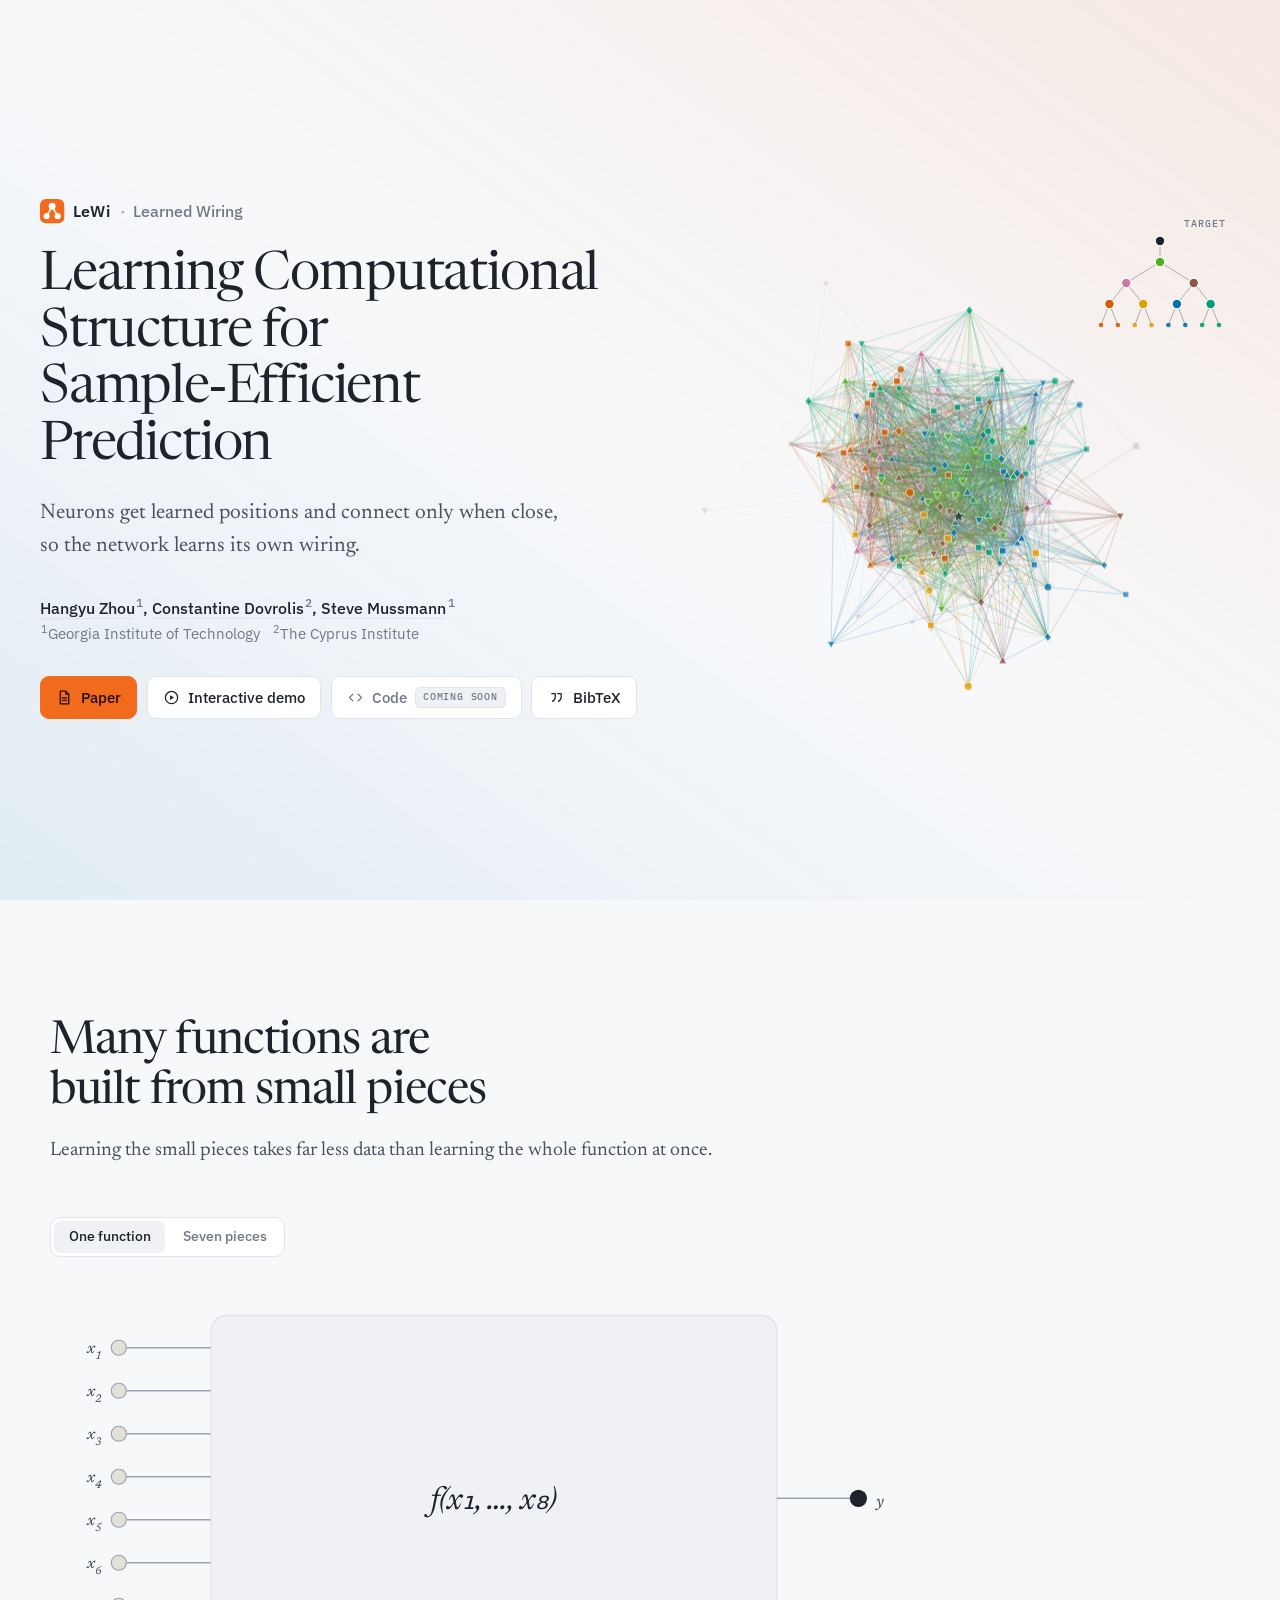
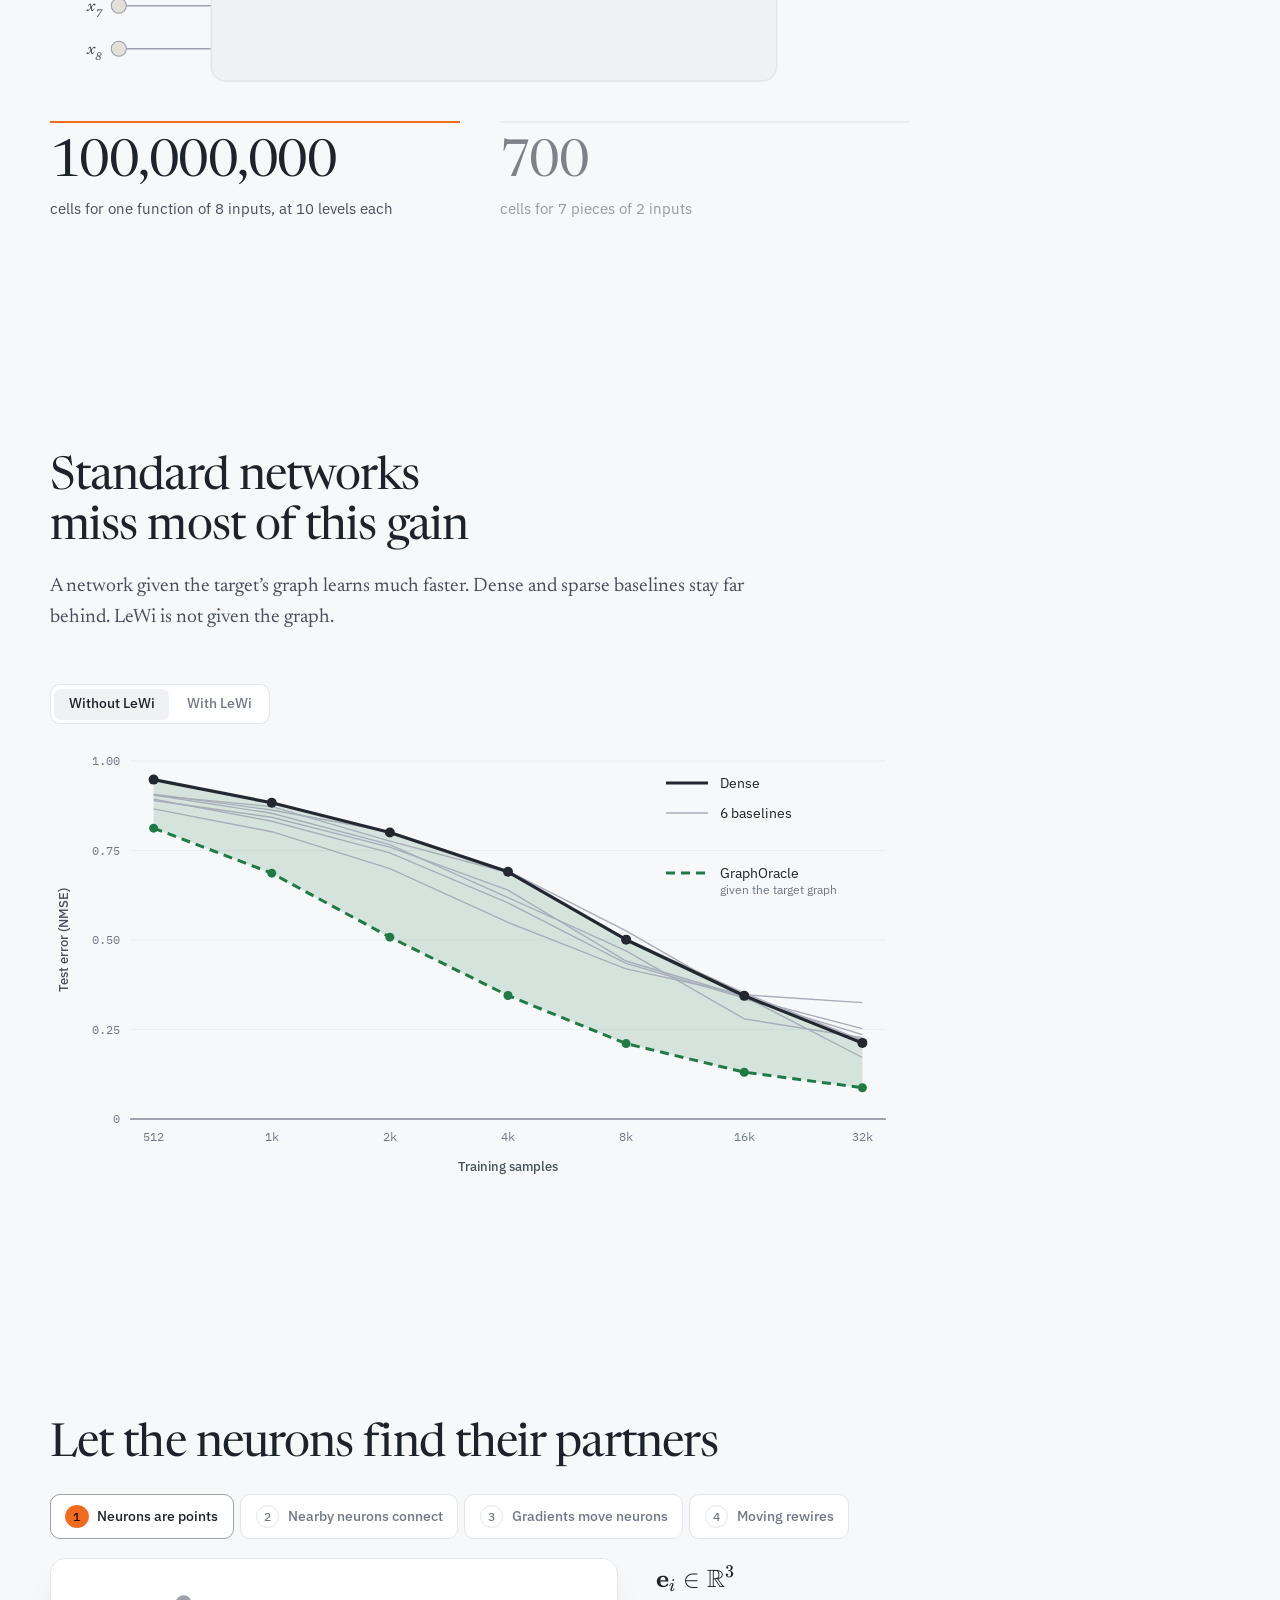
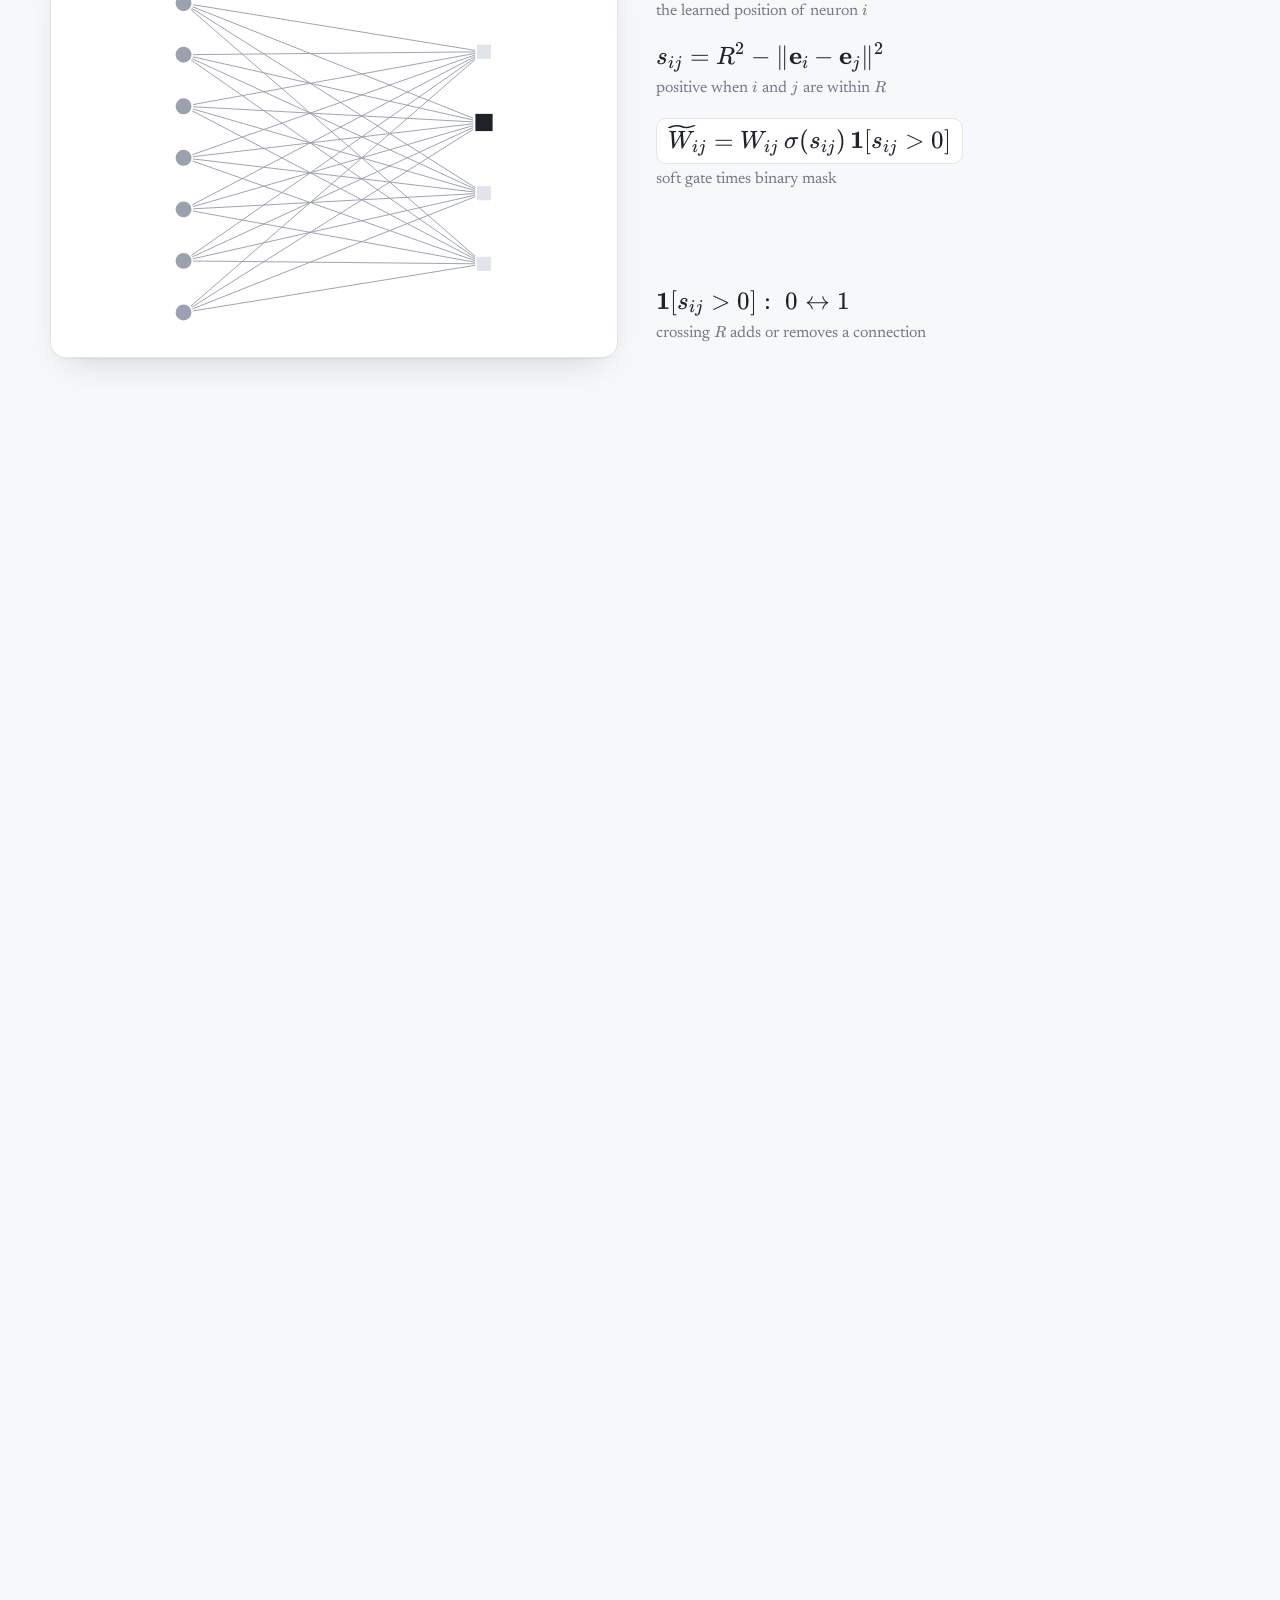
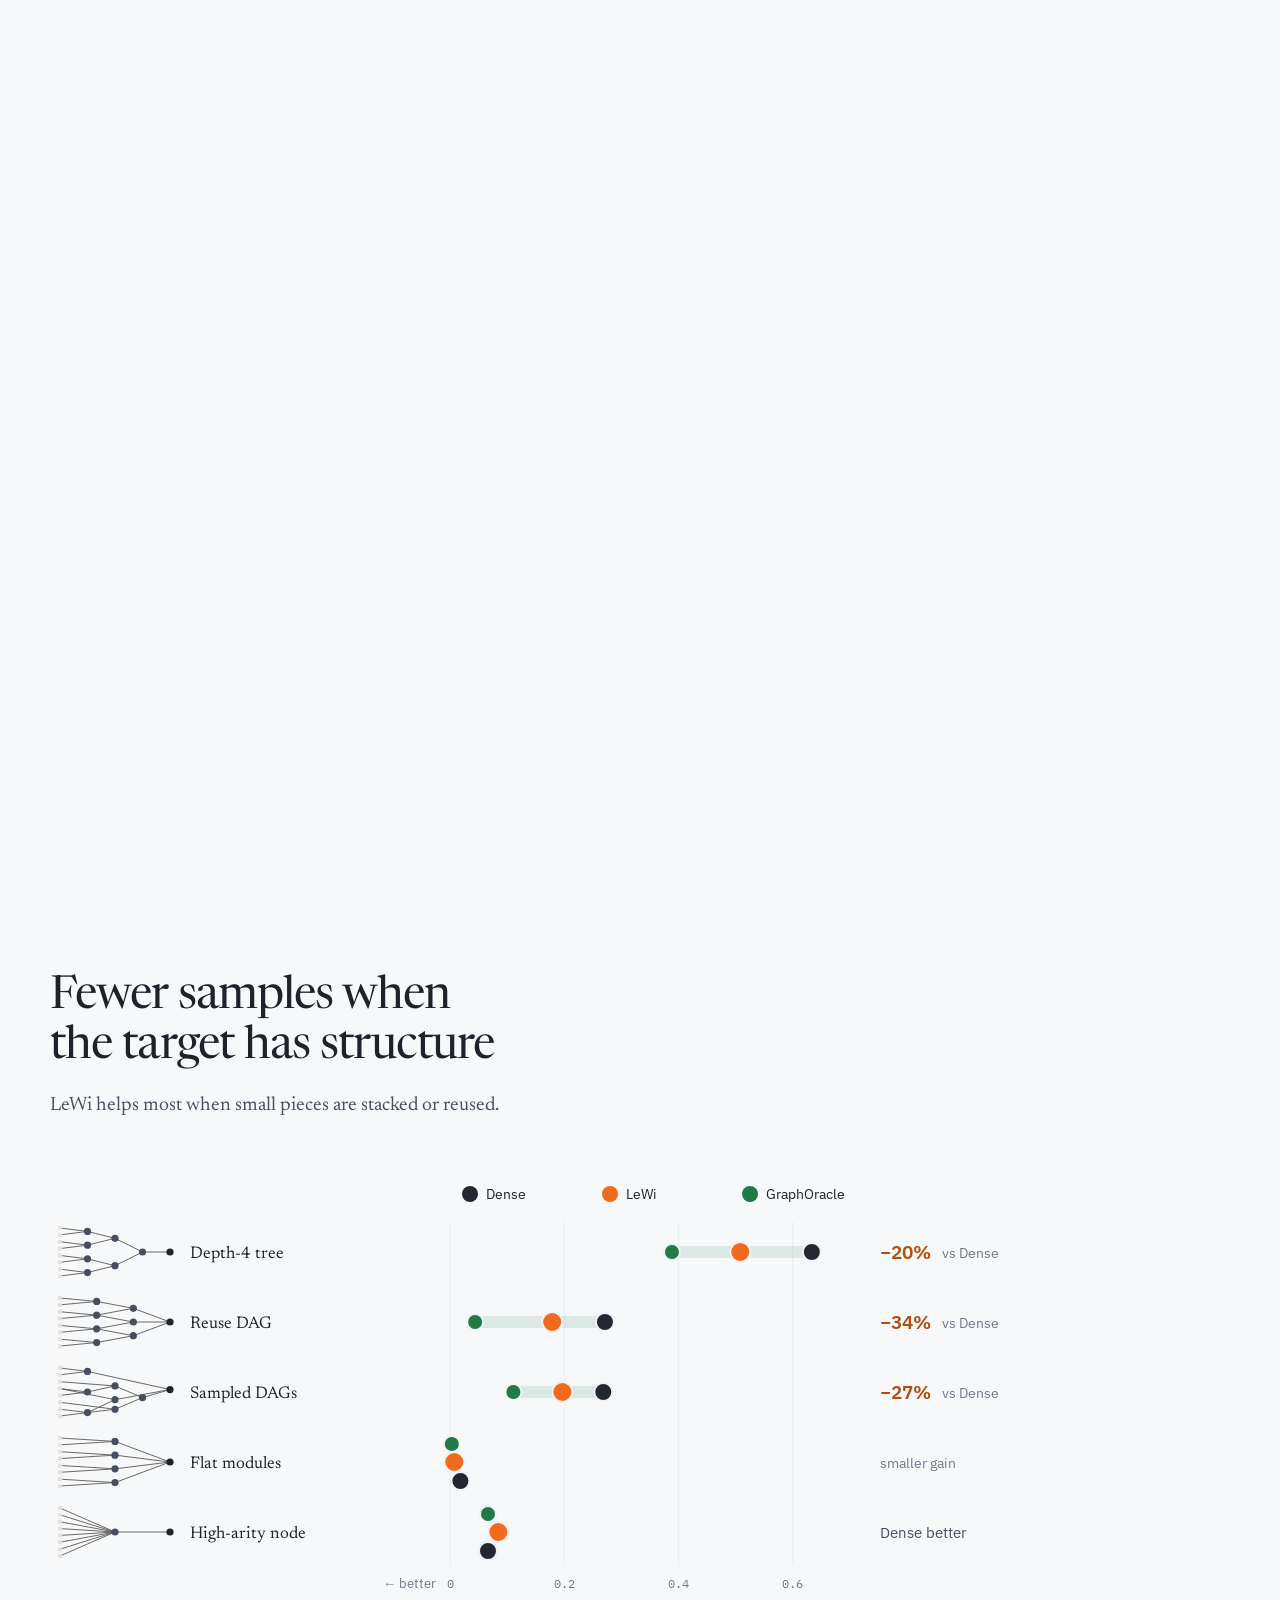
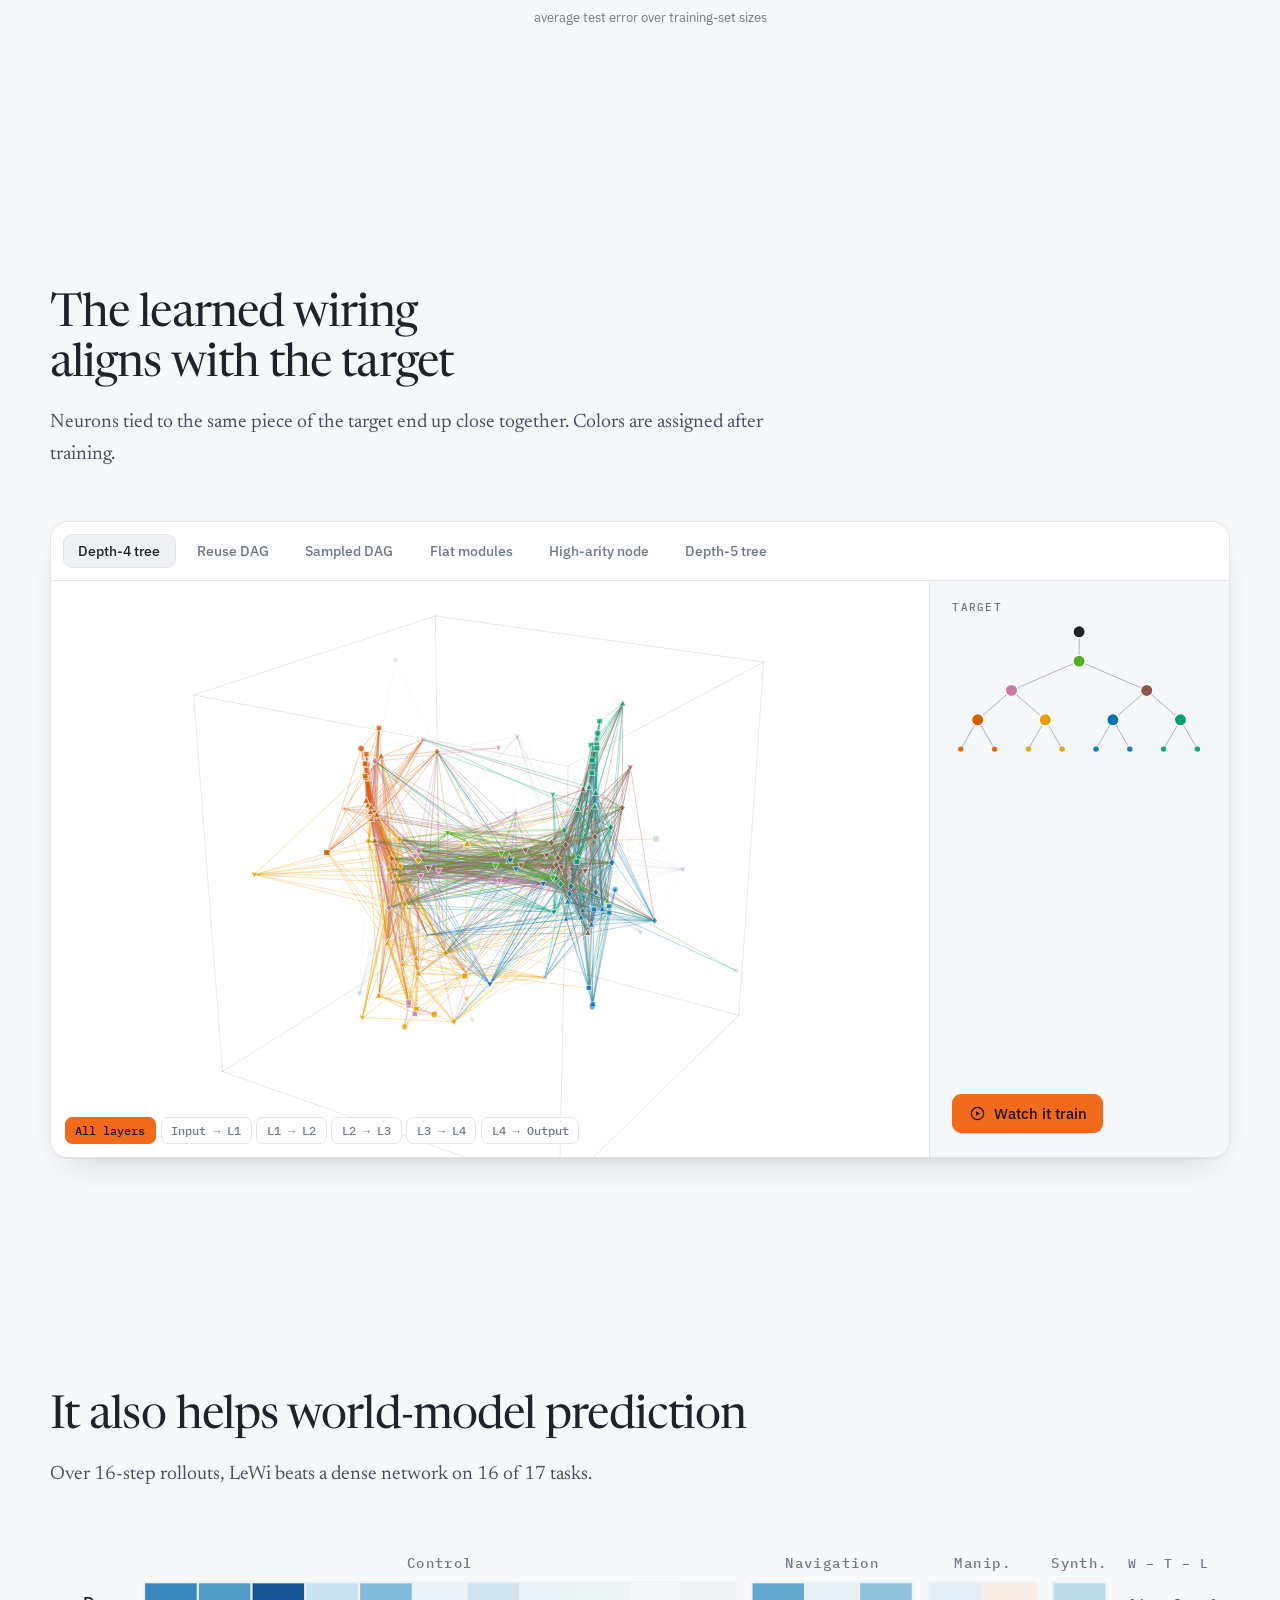
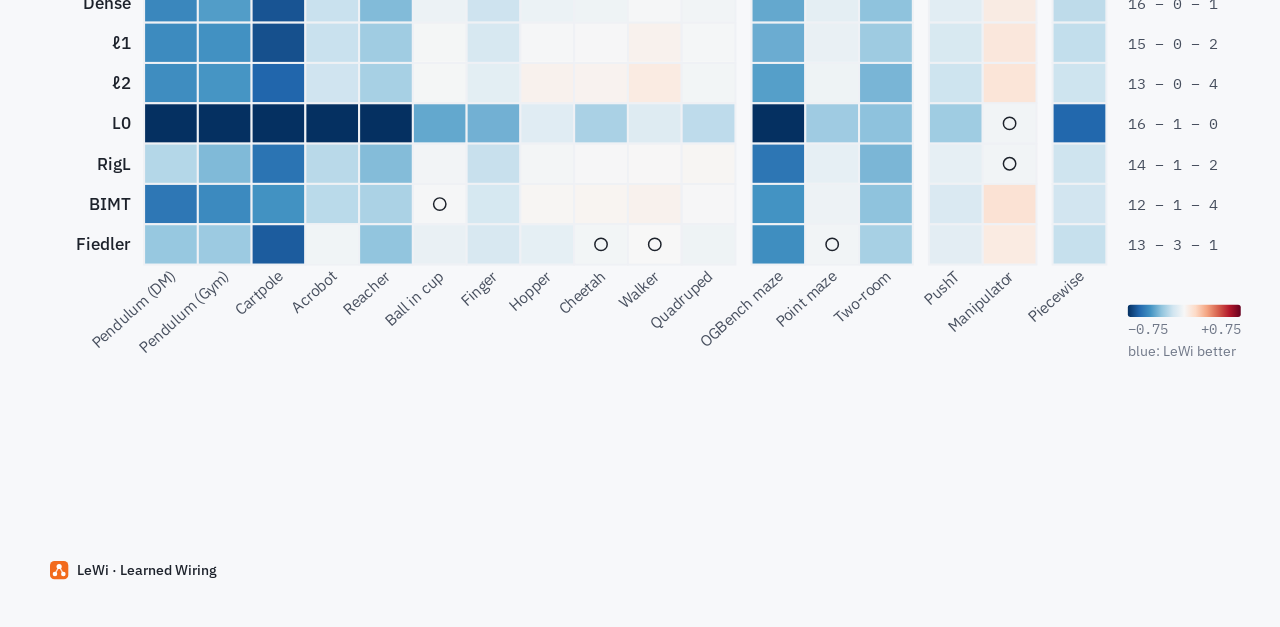
==== index.html @ e15028c1 "LeWi page: back to the orange three-node mark for the favicons, the page logo and the social card Co" ====
<!doctype html>
<html lang="en">
<head>
<meta charset="utf-8">
<meta name="viewport" content="width=device-width, initial-scale=1">
<title>LeWi: Learning Computational Structure for Sample-Efficient Prediction</title>
<meta name="description" content="LeWi (Learned Wiring) gives every neuron a learned position in a small space and connects neurons only when they are close. Learning connectivity and weights together lets networks exploit the compositional structure of their targets and learn from fewer samples.">
<meta name="theme-color" content="#f8f9fb" media="(prefers-color-scheme: light)">
<meta name="theme-color" content="#0e1116" media="(prefers-color-scheme: dark)">
<meta property="og:type" content="website">
<meta property="og:title" content="LeWi: Learning Computational Structure for Sample-Efficient Prediction">
<meta property="og:description" content="Neurons with learned positions connect only when they are close. Learning the wiring with the weights improves sample efficiency on compositional targets and on world-model prediction.">
<meta property="og:image" content="https://zhou-hangyu.github.io/lewi/assets/img/og.png">
<meta property="og:url" content="https://zhou-hangyu.github.io/lewi/">
<meta name="twitter:card" content="summary_large_image">
<link rel="canonical" href="https://zhou-hangyu.github.io/lewi/">
<link rel="icon" href="assets/img/favicon.ico" sizes="48x48">
<link rel="icon" href="assets/img/favicon.svg" type="image/svg+xml">
<link rel="apple-touch-icon" href="assets/img/apple-touch-icon.png">
<link rel="preload" href="assets/fonts/newsreader-normal-latin.woff2" as="font" type="font/woff2" crossorigin>
<link rel="preload" href="assets/fonts/plexsans-normal-latin.woff2" as="font" type="font/woff2" crossorigin>
<link rel="stylesheet" href="assets/css/fonts.css?v=202610141045">
<link rel="stylesheet" href="assets/katex/katex.min.css?v=202610141045">
<link rel="stylesheet" href="assets/css/site.css?v=202610141045">
</head>
<body>

<a class="skip" href="#motivation">Skip to content</a>

<header class="hero" id="top">
  <div class="hero-grid">
    <div class="hero-copy">
      <p class="lockup"><svg class="mark" viewBox="0 0 24 24" aria-hidden="true"><rect width="24" height="24" rx="5.8" class="mark-bg"/><path d="M12 7.2 6.5 17M12 7.2 17.5 17" class="mark-l"/><circle cx="12" cy="7.2" r="3.4" class="mark-n"/><circle cx="6.5" cy="17" r="3" class="mark-n"/><circle cx="17.5" cy="17" r="3" class="mark-n"/></svg><span class="lockup-name">LeWi</span><span class="lockup-sub">Learned Wiring</span></p>
      <h1 class="title">Learning Computational Structure for Sample&#8209;Efficient Prediction</h1>
      <p class="tldr">Neurons get learned positions and connect only when close, so the network learns its own wiring.</p>
      <div class="byline">
        <p class="authors"><a href="https://zhou-hangyu.github.io/">Hangyu Zhou</a><sup>1</sup>, <a href="https://sites.cc.gatech.edu/fac/constantinos.dovrolis/">Constantine Dovrolis</a><sup>2</sup>, <a href="https://steve.mussmann.us/">Steve Mussmann</a><sup>1</sup></p>
        <p class="affils"><sup>1</sup>Georgia Institute of Technology &nbsp; <sup>2</sup>The Cyprus Institute</p>
      </div>
      <div class="actions">
        <a class="btn btn-primary" href="paper/lewi.pdf"><svg viewBox="0 0 20 20" aria-hidden="true"><path d="M5 2.5h6.5L15 6v11.5H5z" fill="none" stroke="currentColor" stroke-width="1.5" stroke-linejoin="round"/><path d="M11.5 2.5V6H15" fill="none" stroke="currentColor" stroke-width="1.5" stroke-linejoin="round"/><path d="M7.5 10.5h5M7.5 13.5h5" stroke="currentColor" stroke-width="1.5" stroke-linecap="round"/></svg>Paper</a>
        <a class="btn" href="demo/index.html"><svg viewBox="0 0 20 20" aria-hidden="true"><circle cx="10" cy="10" r="7.2" fill="none" stroke="currentColor" stroke-width="1.5"/><path d="M8.3 7.2v5.6l4.6-2.8z" fill="currentColor"/></svg>Interactive demo</a>
        <span class="btn btn-soon" aria-disabled="true" title="The code will be released soon."><svg viewBox="0 0 20 20" aria-hidden="true"><path d="M7 6 3 10l4 4M13 6l4 4-4 4" fill="none" stroke="currentColor" stroke-width="1.5" stroke-linecap="round" stroke-linejoin="round"/></svg>Code<span class="soon">coming soon</span></span>
        <button type="button" class="btn" id="bib-open" aria-haspopup="dialog"><svg viewBox="0 0 20 20" aria-hidden="true"><path d="M4.5 5.5h4v4c0 2.5-1.2 4-3.2 5M11.5 5.5h4v4c0 2.5-1.2 4-3.2 5" fill="none" stroke="currentColor" stroke-width="1.5" stroke-linecap="round" stroke-linejoin="round"/></svg>BibTeX</button>
      </div>
    </div>
    <figure class="hero-visual" id="hero-visual">
      <canvas id="hero-net" role="img" aria-label="Animation of a real LeWi training run: the neurons of a network learning a depth-4 tree move from random positions into groups that match the target computation. Drag to rotate."></canvas>
      <div class="hv-target" aria-hidden="true"><span class="hv-target-label">Target</span><svg id="hero-target"></svg></div>
      <figcaption class="vh">A LeWi network learning a depth-4 tree. Each point is a neuron at its learned 3-D position and each line an active connection; colors show which piece of the target each neuron is associated with.</figcaption>
    </figure>
  </div>
</header>

<main>

<section class="band" id="motivation" aria-labelledby="motivation-h">
  <div class="wrap">
    <header class="sec-head">
      <h2 id="motivation-h">Many functions are built from small pieces</h2>
      <p class="sec-lede">Learning the small pieces takes far less data than learning the whole function at once.</p>
    </header>
    <div class="pieces">
      <div class="seg" role="tablist" aria-label="View">
        <button type="button" class="seg-b" data-view="whole" role="tab">One function</button>
        <button type="button" class="seg-b" data-view="pieces" role="tab">Seven pieces</button>
      </div>
      <figure class="pieces-fig">
        <svg id="pieces-svg" role="img" aria-label="A function of eight inputs, shown as one box and as a tree of seven two-input pieces."></svg>
      </figure>
      <div class="counts">
        <div class="count" data-view="whole"><span class="count-n">100,000,000</span><span class="count-k">cells for one function of 8 inputs, at 10 levels each</span></div>
        <div class="count" data-view="pieces"><span class="count-n">700</span><span class="count-k">cells for 7 pieces of 2 inputs</span></div>
      </div>
    </div>
  </div>
</section>

<section class="band band-alt" id="gap" aria-labelledby="gap-h">
  <div class="wrap">
    <header class="sec-head">
      <h2 id="gap-h">Standard networks miss most of this gain</h2>
      <p class="sec-lede">A network given the target&rsquo;s graph learns much faster. Dense and sparse baselines stay far behind. LeWi is not given the graph.</p>
    </header>
    <div class="gapbox">
      <div class="seg" role="tablist" aria-label="Show LeWi">
        <button type="button" class="seg-b" data-lewi="off" role="tab">Without LeWi</button>
        <button type="button" class="seg-b" data-lewi="on" role="tab">With LeWi</button>
      </div>
      <figure class="gap-fig"><svg id="gap-svg" role="img" aria-label="Test error against training samples on the depth-4 tree for Dense, six baselines, GraphOracle and LeWi."></svg></figure>
    </div>
  </div>
</section>

<section class="band" id="method" aria-labelledby="method-h">
  <div class="wrap">
    <div class="st-track" id="st-track">
      <div class="stepper" id="stepper">
        <header class="sec-head st-head">
          <h2 id="method-h">Let the neurons find their partners</h2>
        </header>
        <div class="st-tabs" role="tablist" aria-label="Steps">
          <button type="button" class="st-tab" data-step="0" role="tab"><span>1</span><span class="st-tl">Neurons are points</span></button>
          <button type="button" class="st-tab" data-step="1" role="tab"><span>2</span><span class="st-tl">Nearby neurons connect</span></button>
          <button type="button" class="st-tab" data-step="2" role="tab"><span>3</span><span class="st-tl">Gradients move neurons</span></button>
          <button type="button" class="st-tab" data-step="3" role="tab"><span>4</span><span class="st-tl">Moving rewires</span></button>
        </div>
        <div class="st-body">
          <figure class="st-stage"><svg id="stepper-svg" role="img" aria-label="Two layers of neurons become points in a space; nearby neurons connect; gradients move a neuron, which changes its connections."></svg></figure>
          <ol class="st-math">
            <li data-from="0"><span class="katex-display"><span class="katex"><span class="katex-html" aria-hidden="true"><span class="base"><span class="strut" style="height:0.6891em;vertical-align:-0.15em;"></span><span class="mord"><span class="mord mathbf">e</span><span class="msupsub"><span class="vlist-t vlist-t2"><span class="vlist-r"><span class="vlist" style="height:0.3117em;"><span style="top:-2.55em;margin-left:0em;margin-right:0.05em;"><span class="pstrut" style="height:2.7em;"></span><span class="sizing reset-size6 size3 mtight"><span class="mord mathnormal mtight">i</span></span></span></span><span class="vlist-s">​</span></span><span class="vlist-r"><span class="vlist" style="height:0.15em;"><span></span></span></span></span></span></span><span class="mspace" style="margin-right:0.2778em;"></span><span class="mrel">∈</span><span class="mspace" style="margin-right:0.2778em;"></span></span><span class="base"><span class="strut" style="height:0.8641em;"></span><span class="mord"><span class="mord mathbb">R</span><span class="msupsub"><span class="vlist-t"><span class="vlist-r"><span class="vlist" style="height:0.8641em;"><span style="top:-3.113em;margin-right:0.05em;"><span class="pstrut" style="height:2.7em;"></span><span class="sizing reset-size6 size3 mtight"><span class="mord mtight">3</span></span></span></span></span></span></span></span></span></span></span></span><span class="cap">the learned position of neuron <span class="katex"><span class="katex-html" aria-hidden="true"><span class="base"><span class="strut" style="height:0.6595em;"></span><span class="mord mathnormal">i</span></span></span></span></span></li>
            <li data-from="1"><span class="katex-display"><span class="katex"><span class="katex-html" aria-hidden="true"><span class="base"><span class="strut" style="height:0.7167em;vertical-align:-0.2861em;"></span><span class="mord"><span class="mord mathnormal">s</span><span class="msupsub"><span class="vlist-t vlist-t2"><span class="vlist-r"><span class="vlist" style="height:0.3117em;"><span style="top:-2.55em;margin-left:0em;margin-right:0.05em;"><span class="pstrut" style="height:2.7em;"></span><span class="sizing reset-size6 size3 mtight"><span class="mord mtight"><span class="mord mathnormal mtight" style="margin-right:0.05724em;">ij</span></span></span></span></span><span class="vlist-s">​</span></span><span class="vlist-r"><span class="vlist" style="height:0.2861em;"><span></span></span></span></span></span></span><span class="mspace" style="margin-right:0.2778em;"></span><span class="mrel">=</span><span class="mspace" style="margin-right:0.2778em;"></span></span><span class="base"><span class="strut" style="height:0.9474em;vertical-align:-0.0833em;"></span><span class="mord"><span class="mord mathnormal" style="margin-right:0.00773em;">R</span><span class="msupsub"><span class="vlist-t"><span class="vlist-r"><span class="vlist" style="height:0.8641em;"><span style="top:-3.113em;margin-right:0.05em;"><span class="pstrut" style="height:2.7em;"></span><span class="sizing reset-size6 size3 mtight"><span class="mord mtight">2</span></span></span></span></span></span></span></span><span class="mspace" style="margin-right:0.2222em;"></span><span class="mbin">−</span><span class="mspace" style="margin-right:0.2222em;"></span></span><span class="base"><span class="strut" style="height:1em;vertical-align:-0.25em;"></span><span class="mopen">∥</span><span class="mord"><span class="mord mathbf">e</span><span class="msupsub"><span class="vlist-t vlist-t2"><span class="vlist-r"><span class="vlist" style="height:0.3117em;"><span style="top:-2.55em;margin-left:0em;margin-right:0.05em;"><span class="pstrut" style="height:2.7em;"></span><span class="sizing reset-size6 size3 mtight"><span class="mord mathnormal mtight">i</span></span></span></span><span class="vlist-s">​</span></span><span class="vlist-r"><span class="vlist" style="height:0.15em;"><span></span></span></span></span></span></span><span class="mspace" style="margin-right:0.2222em;"></span><span class="mbin">−</span><span class="mspace" style="margin-right:0.2222em;"></span></span><span class="base"><span class="strut" style="height:1.1502em;vertical-align:-0.2861em;"></span><span class="mord"><span class="mord mathbf">e</span><span class="msupsub"><span class="vlist-t vlist-t2"><span class="vlist-r"><span class="vlist" style="height:0.3117em;"><span style="top:-2.55em;margin-left:0em;margin-right:0.05em;"><span class="pstrut" style="height:2.7em;"></span><span class="sizing reset-size6 size3 mtight"><span class="mord mathnormal mtight" style="margin-right:0.05724em;">j</span></span></span></span><span class="vlist-s">​</span></span><span class="vlist-r"><span class="vlist" style="height:0.2861em;"><span></span></span></span></span></span></span><span class="mclose"><span class="mclose">∥</span><span class="msupsub"><span class="vlist-t"><span class="vlist-r"><span class="vlist" style="height:0.8641em;"><span style="top:-3.113em;margin-right:0.05em;"><span class="pstrut" style="height:2.7em;"></span><span class="sizing reset-size6 size3 mtight"><span class="mord mtight">2</span></span></span></span></span></span></span></span></span></span></span></span><span class="cap">positive when <span class="katex"><span class="katex-html" aria-hidden="true"><span class="base"><span class="strut" style="height:0.6595em;"></span><span class="mord mathnormal">i</span></span></span></span> and <span class="katex"><span class="katex-html" aria-hidden="true"><span class="base"><span class="strut" style="height:0.854em;vertical-align:-0.1944em;"></span><span class="mord mathnormal" style="margin-right:0.05724em;">j</span></span></span></span> are within <span class="katex"><span class="katex-html" aria-hidden="true"><span class="base"><span class="strut" style="height:0.6833em;"></span><span class="mord mathnormal" style="margin-right:0.00773em;">R</span></span></span></span></span></li>
            <li data-from="1" class="key"><span class="katex-display"><span class="katex"><span class="katex-html" aria-hidden="true"><span class="base"><span class="strut" style="height:1.2294em;vertical-align:-0.2861em;"></span><span class="mord"><span class="mord accent"><span class="vlist-t"><span class="vlist-r"><span class="vlist" style="height:0.9433em;"><span style="top:-3em;"><span class="pstrut" style="height:3em;"></span><span class="mord mathnormal" style="margin-right:0.13889em;">W</span></span><span class="svg-align" style="top:-3.6833em;"><span class="pstrut" style="height:3em;"></span><span style="height:0.26em;"><svg xmlns="http://www.w3.org/2000/svg" width="100%" height="0.26em" viewBox="0 0 600 260" preserveAspectRatio="none"><path d="M200 55.538c-77 0-168 73.953-177 73.953-3 0-7
-2.175-9-5.437L2 97c-1-2-2-4-2-6 0-4 2-7 5-9l20-12C116 12 171 0 207 0c86 0
 114 68 191 68 78 0 168-68 177-68 4 0 7 2 9 5l12 19c1 2.175 2 4.35 2 6.525 0
 4.35-2 7.613-5 9.788l-19 13.05c-92 63.077-116.937 75.308-183 76.128
-68.267.847-113-73.952-191-73.952z"/></svg></span></span></span></span></span></span><span class="msupsub"><span class="vlist-t vlist-t2"><span class="vlist-r"><span class="vlist" style="height:0.3117em;"><span style="top:-2.55em;margin-left:-0.1389em;margin-right:0.05em;"><span class="pstrut" style="height:2.7em;"></span><span class="sizing reset-size6 size3 mtight"><span class="mord mtight"><span class="mord mathnormal mtight" style="margin-right:0.05724em;">ij</span></span></span></span></span><span class="vlist-s">​</span></span><span class="vlist-r"><span class="vlist" style="height:0.2861em;"><span></span></span></span></span></span></span><span class="mspace" style="margin-right:0.2778em;"></span><span class="mrel">=</span><span class="mspace" style="margin-right:0.2778em;"></span></span><span class="base"><span class="strut" style="height:1.0361em;vertical-align:-0.2861em;"></span><span class="mord"><span class="mord mathnormal" style="margin-right:0.13889em;">W</span><span class="msupsub"><span class="vlist-t vlist-t2"><span class="vlist-r"><span class="vlist" style="height:0.3117em;"><span style="top:-2.55em;margin-left:-0.1389em;margin-right:0.05em;"><span class="pstrut" style="height:2.7em;"></span><span class="sizing reset-size6 size3 mtight"><span class="mord mtight"><span class="mord mathnormal mtight" style="margin-right:0.05724em;">ij</span></span></span></span></span><span class="vlist-s">​</span></span><span class="vlist-r"><span class="vlist" style="height:0.2861em;"><span></span></span></span></span></span></span><span class="mspace" style="margin-right:0.1667em;"></span><span class="mord mathnormal" style="margin-right:0.03588em;">σ</span><span class="mopen">(</span><span class="mord"><span class="mord mathnormal">s</span><span class="msupsub"><span class="vlist-t vlist-t2"><span class="vlist-r"><span class="vlist" style="height:0.3117em;"><span style="top:-2.55em;margin-left:0em;margin-right:0.05em;"><span class="pstrut" style="height:2.7em;"></span><span class="sizing reset-size6 size3 mtight"><span class="mord mtight"><span class="mord mathnormal mtight" style="margin-right:0.05724em;">ij</span></span></span></span></span><span class="vlist-s">​</span></span><span class="vlist-r"><span class="vlist" style="height:0.2861em;"><span></span></span></span></span></span></span><span class="mclose">)</span><span class="mspace" style="margin-right:0.1667em;"></span><span class="mord mathbf">1</span><span class="mopen">[</span><span class="mord"><span class="mord mathnormal">s</span><span class="msupsub"><span class="vlist-t vlist-t2"><span class="vlist-r"><span class="vlist" style="height:0.3117em;"><span style="top:-2.55em;margin-left:0em;margin-right:0.05em;"><span class="pstrut" style="height:2.7em;"></span><span class="sizing reset-size6 size3 mtight"><span class="mord mtight"><span class="mord mathnormal mtight" style="margin-right:0.05724em;">ij</span></span></span></span></span><span class="vlist-s">​</span></span><span class="vlist-r"><span class="vlist" style="height:0.2861em;"><span></span></span></span></span></span></span><span class="mspace" style="margin-right:0.2778em;"></span><span class="mrel">&gt;</span><span class="mspace" style="margin-right:0.2778em;"></span></span><span class="base"><span class="strut" style="height:1em;vertical-align:-0.25em;"></span><span class="mord">0</span><span class="mclose">]</span></span></span></span></span><span class="cap">soft gate times binary mask</span></li>
            <li data-from="2"><span class="katex-display"><span class="katex"><span class="katex-html" aria-hidden="true"><span class="base"><span class="strut" style="height:0.5944em;vertical-align:-0.15em;"></span><span class="mord"><span class="mord mathbf">e</span><span class="msupsub"><span class="vlist-t vlist-t2"><span class="vlist-r"><span class="vlist" style="height:0.3117em;"><span style="top:-2.55em;margin-left:0em;margin-right:0.05em;"><span class="pstrut" style="height:2.7em;"></span><span class="sizing reset-size6 size3 mtight"><span class="mord mathnormal mtight">i</span></span></span></span><span class="vlist-s">​</span></span><span class="vlist-r"><span class="vlist" style="height:0.15em;"><span></span></span></span></span></span></span><span class="mspace" style="margin-right:0.2778em;"></span><span class="mrel">←</span><span class="mspace" style="margin-right:0.2778em;"></span></span><span class="base"><span class="strut" style="height:0.7333em;vertical-align:-0.15em;"></span><span class="mord"><span class="mord mathbf">e</span><span class="msupsub"><span class="vlist-t vlist-t2"><span class="vlist-r"><span class="vlist" style="height:0.3117em;"><span style="top:-2.55em;margin-left:0em;margin-right:0.05em;"><span class="pstrut" style="height:2.7em;"></span><span class="sizing reset-size6 size3 mtight"><span class="mord mathnormal mtight">i</span></span></span></span><span class="vlist-s">​</span></span><span class="vlist-r"><span class="vlist" style="height:0.15em;"><span></span></span></span></span></span></span><span class="mspace" style="margin-right:0.2222em;"></span><span class="mbin">−</span><span class="mspace" style="margin-right:0.2222em;"></span></span><span class="base"><span class="strut" style="height:0.9334em;vertical-align:-0.2501em;"></span><span class="mord mathnormal" style="margin-right:0.03588em;">η</span><span class="mspace" style="margin-right:0.1667em;"></span><span class="mord"><span class="mord">∇</span><span class="msupsub"><span class="vlist-t vlist-t2"><span class="vlist-r"><span class="vlist" style="height:0.1611em;"><span style="top:-2.55em;margin-left:0em;margin-right:0.05em;"><span class="pstrut" style="height:2.7em;"></span><span class="sizing reset-size6 size3 mtight"><span class="mord mtight"><span class="mord mtight"><span class="mord mathbf mtight">e</span><span class="msupsub"><span class="vlist-t vlist-t2"><span class="vlist-r"><span class="vlist" style="height:0.3281em;"><span style="top:-2.357em;margin-left:0em;margin-right:0.0714em;"><span class="pstrut" style="height:2.5em;"></span><span class="sizing reset-size3 size1 mtight"><span class="mord mathnormal mtight">i</span></span></span></span><span class="vlist-s">​</span></span><span class="vlist-r"><span class="vlist" style="height:0.143em;"><span></span></span></span></span></span></span></span></span></span></span><span class="vlist-s">​</span></span><span class="vlist-r"><span class="vlist" style="height:0.2501em;"><span></span></span></span></span></span></span><span class="mord mathcal">L</span></span></span></span></span><span class="cap">the loss pulls and pushes <span class="katex"><span class="katex-html" aria-hidden="true"><span class="base"><span class="strut" style="height:0.5944em;vertical-align:-0.15em;"></span><span class="mord"><span class="mord mathbf">e</span><span class="msupsub"><span class="vlist-t vlist-t2"><span class="vlist-r"><span class="vlist" style="height:0.3117em;"><span style="top:-2.55em;margin-left:0em;margin-right:0.05em;"><span class="pstrut" style="height:2.7em;"></span><span class="sizing reset-size6 size3 mtight"><span class="mord mathnormal mtight">i</span></span></span></span><span class="vlist-s">​</span></span><span class="vlist-r"><span class="vlist" style="height:0.15em;"><span></span></span></span></span></span></span></span></span></span></span></li>
            <li data-from="3"><span class="katex-display"><span class="katex"><span class="katex-html" aria-hidden="true"><span class="base"><span class="strut" style="height:1.0361em;vertical-align:-0.2861em;"></span><span class="mord mathbf">1</span><span class="mopen">[</span><span class="mord"><span class="mord mathnormal">s</span><span class="msupsub"><span class="vlist-t vlist-t2"><span class="vlist-r"><span class="vlist" style="height:0.3117em;"><span style="top:-2.55em;margin-left:0em;margin-right:0.05em;"><span class="pstrut" style="height:2.7em;"></span><span class="sizing reset-size6 size3 mtight"><span class="mord mtight"><span class="mord mathnormal mtight" style="margin-right:0.05724em;">ij</span></span></span></span></span><span class="vlist-s">​</span></span><span class="vlist-r"><span class="vlist" style="height:0.2861em;"><span></span></span></span></span></span></span><span class="mspace" style="margin-right:0.2778em;"></span><span class="mrel">&gt;</span><span class="mspace" style="margin-right:0.2778em;"></span></span><span class="base"><span class="strut" style="height:1em;vertical-align:-0.25em;"></span><span class="mord">0</span><span class="mclose">]</span><span class="mspace" style="margin-right:0.2778em;"></span><span class="mrel">:</span><span class="mspace" style="margin-right:0.2778em;"></span><span class="mspace" style="margin-right:0.2778em;"></span></span><span class="base"><span class="strut" style="height:0.6444em;"></span><span class="mord">0</span><span class="mspace" style="margin-right:0.2778em;"></span><span class="mrel">↔</span><span class="mspace" style="margin-right:0.2778em;"></span></span><span class="base"><span class="strut" style="height:0.6444em;"></span><span class="mord">1</span></span></span></span></span><span class="cap">crossing <span class="katex"><span class="katex-html" aria-hidden="true"><span class="base"><span class="strut" style="height:0.6833em;"></span><span class="mord mathnormal" style="margin-right:0.00773em;">R</span></span></span></span> adds or removes a connection</span></li>
          </ol>
        </div>
      </div>
    </div>
  </div>
</section>

<section class="band band-alt" id="results" aria-labelledby="results-h">
  <div class="wrap">
    <header class="sec-head">
      <h2 id="results-h">Fewer samples when the target has structure</h2>
      <p class="sec-lede">LeWi helps most when small pieces are stacked or reused.</p>
    </header>
    <figure class="pattern-fig"><svg id="pattern-svg" role="img" aria-label="Average test error of Dense, LeWi and GraphOracle on five target structures."></svg></figure>
  </div>
</section>

<section class="band" id="structure" aria-labelledby="structure-h">
  <div class="wrap">
    <header class="sec-head">
      <h2 id="structure-h">The learned wiring aligns with the target</h2>
      <p class="sec-lede">Neurons tied to the same piece of the target end up close together. Colors are assigned after training.</p>
    </header>
    <div class="gallery" id="gallery">
      <div class="gallery-tabs" id="gallery-tabs" role="tablist" aria-label="Target structure"></div>
      <div class="gallery-body">
        <div class="gallery-stage">
          <canvas id="gallery-net" aria-label="The final learned wiring of the selected network in 3-D."></canvas>
          <div class="gallery-layers" id="gallery-layers" role="group" aria-label="Connections shown"></div>
        </div>
        <aside class="gallery-side">
          <p class="side-k">Target</p>
          <svg id="gallery-target" aria-hidden="true"></svg>
          <a class="btn btn-primary btn-demo" id="gallery-demo" href="demo/index.html"><svg viewBox="0 0 20 20" aria-hidden="true"><circle cx="10" cy="10" r="7.2" fill="none" stroke="currentColor" stroke-width="1.5"/><path d="M8.3 7.2v5.6l4.6-2.8z" fill="currentColor"/></svg>Watch it train</a>
        </aside>
      </div>
    </div>
  </div>
</section>

<section class="band band-alt" id="world-models" aria-labelledby="wm-h">
  <div class="wrap">
    <header class="sec-head">
      <h2 id="wm-h">It also helps world-model prediction</h2>
      <p class="sec-lede">Over 16-step rollouts, LeWi beats a dense network on 16 of 17 tasks.</p>
    </header>
    <div class="wm-scroll"><div id="wm" class="wm"></div></div>
  </div>
</section>

</main>

<footer class="foot">
  <div class="wrap foot-in">
    <p class="foot-brand"><svg class="mark" viewBox="0 0 24 24" aria-hidden="true"><rect width="24" height="24" rx="5.8" class="mark-bg"/><path d="M12 7.2 6.5 17M12 7.2 17.5 17" class="mark-l"/><circle cx="12" cy="7.2" r="3.4" class="mark-n"/><circle cx="6.5" cy="17" r="3" class="mark-n"/><circle cx="17.5" cy="17" r="3" class="mark-n"/></svg>LeWi · Learned Wiring</p>
  </div>
</footer>

<dialog class="bib-dlg" id="bib-dlg" aria-labelledby="bib-dlg-h">
  <div class="bib-dlg-head">
    <p class="bib-dlg-h" id="bib-dlg-h">BibTeX</p>
    <button class="chip chip-copy" id="copy-bib" type="button">Copy</button>
    <button class="bib-x" id="bib-close" type="button" aria-label="Close"><svg viewBox="0 0 20 20" aria-hidden="true"><path d="M5.5 5.5l9 9M14.5 5.5l-9 9" stroke="currentColor" stroke-width="1.6" stroke-linecap="round"/></svg></button>
  </div>
  <pre id="bibtex">@misc{zhou2026lewi,
  title  = {Learning Computational Structure for Sample-Efficient Prediction},
  author = {Zhou, Hangyu and Dovrolis, Constantine and Mussmann, Steve},
  year   = {2026},
  url    = {https://zhou-hangyu.github.io/lewi/}
}</pre>
</dialog>

<div class="tip" id="tip" role="tooltip"></div>

<script src="assets/data/hero.js?v=202610141045"></script>
<script src="assets/data/pieces.js?v=202610141045" defer></script>
<script src="assets/data/curves.js?v=202610141045" defer></script>
<script src="assets/data/graphs.js?v=202610141045" defer></script>
<script src="assets/data/gallery.js?v=202610141045" defer></script>
<script src="assets/data/worldmodel.js?v=202610141045" defer></script>
<script src="assets/js/site.js?v=202610141045" defer></script>
</body>
</html>
---- assets/css/fonts.css ----
/* Self-hosted web fonts, SIL Open Font License 1.1: Newsreader (Production Type), IBM Plex Sans and IBM Plex Mono (IBM). */
@font-face {
  font-family: 'Newsreader';
  font-style: normal;
  font-weight: 200 800;
  font-display: swap;
  src: url(../fonts/newsreader-normal-latin-ext.woff2) format('woff2');
  unicode-range: U+0100-02BA, U+02BD-02C5, U+02C7-02CC, U+02CE-02D7, U+02DD-02FF, U+0304, U+0308, U+0329, U+1D00-1DBF, U+1E00-1E9F, U+1EF2-1EFF, U+2020, U+20A0-20AB, U+20AD-20C4, U+2113, U+2C60-2C7F, U+A720-A7FF;
}
@font-face {
  font-family: 'Newsreader';
  font-style: normal;
  font-weight: 200 800;
  font-display: swap;
  src: url(../fonts/newsreader-normal-latin.woff2) format('woff2');
  unicode-range: U+0000-00FF, U+0131, U+0152-0153, U+02BB-02BC, U+02C6, U+02DA, U+02DC, U+0304, U+0308, U+0329, U+2000-206F, U+20AC, U+2122, U+2191, U+2193, U+2212, U+2215, U+FEFF, U+FFFD;
}
@font-face {
  font-family: 'Newsreader';
  font-style: italic;
  font-weight: 200 800;
  font-display: swap;
  src: url(../fonts/newsreader-italic-latin-ext.woff2) format('woff2');
  unicode-range: U+0100-02BA, U+02BD-02C5, U+02C7-02CC, U+02CE-02D7, U+02DD-02FF, U+0304, U+0308, U+0329, U+1D00-1DBF, U+1E00-1E9F, U+1EF2-1EFF, U+2020, U+20A0-20AB, U+20AD-20C4, U+2113, U+2C60-2C7F, U+A720-A7FF;
}
@font-face {
  font-family: 'Newsreader';
  font-style: italic;
  font-weight: 200 800;
  font-display: swap;
  src: url(../fonts/newsreader-italic-latin.woff2) format('woff2');
  unicode-range: U+0000-00FF, U+0131, U+0152-0153, U+02BB-02BC, U+02C6, U+02DA, U+02DC, U+0304, U+0308, U+0329, U+2000-206F, U+20AC, U+2122, U+2191, U+2193, U+2212, U+2215, U+FEFF, U+FFFD;
}
@font-face {
  font-family: 'IBM Plex Sans';
  font-style: normal;
  font-weight: 100 700;
  font-display: swap;
  src: url(../fonts/plexsans-normal-latin-ext.woff2) format('woff2');
  unicode-range: U+0100-02BA, U+02BD-02C5, U+02C7-02CC, U+02CE-02D7, U+02DD-02FF, U+0304, U+0308, U+0329, U+1D00-1DBF, U+1E00-1E9F, U+1EF2-1EFF, U+2020, U+20A0-20AB, U+20AD-20C4, U+2113, U+2C60-2C7F, U+A720-A7FF;
}
@font-face {
  font-family: 'IBM Plex Sans';
  font-style: normal;
  font-weight: 100 700;
  font-display: swap;
  src: url(../fonts/plexsans-normal-latin.woff2) format('woff2');
  unicode-range: U+0000-00FF, U+0131, U+0152-0153, U+02BB-02BC, U+02C6, U+02DA, U+02DC, U+0304, U+0308, U+0329, U+2000-206F, U+20AC, U+2122, U+2191, U+2193, U+2212, U+2215, U+FEFF, U+FFFD;
}
@font-face {
  font-family: 'IBM Plex Sans';
  font-style: italic;
  font-weight: 400;
  font-display: swap;
  src: url(../fonts/plexsans-italic-400-latin-ext.woff2) format('woff2');
  unicode-range: U+0100-02BA, U+02BD-02C5, U+02C7-02CC, U+02CE-02D7, U+02DD-02FF, U+0304, U+0308, U+0329, U+1D00-1DBF, U+1E00-1E9F, U+1EF2-1EFF, U+2020, U+20A0-20AB, U+20AD-20C4, U+2113, U+2C60-2C7F, U+A720-A7FF;
}
@font-face {
  font-family: 'IBM Plex Sans';
  font-style: italic;
  font-weight: 400;
  font-display: swap;
  src: url(../fonts/plexsans-italic-400-latin.woff2) format('woff2');
  unicode-range: U+0000-00FF, U+0131, U+0152-0153, U+02BB-02BC, U+02C6, U+02DA, U+02DC, U+0304, U+0308, U+0329, U+2000-206F, U+20AC, U+2122, U+2191, U+2193, U+2212, U+2215, U+FEFF, U+FFFD;
}
@font-face {
  font-family: 'IBM Plex Mono';
  font-style: normal;
  font-weight: 400;
  font-display: swap;
  src: url(../fonts/plexmono-normal-400-latin-ext.woff2) format('woff2');
  unicode-range: U+0100-02BA, U+02BD-02C5, U+02C7-02CC, U+02CE-02D7, U+02DD-02FF, U+0304, U+0308, U+0329, U+1D00-1DBF, U+1E00-1E9F, U+1EF2-1EFF, U+2020, U+20A0-20AB, U+20AD-20C4, U+2113, U+2C60-2C7F, U+A720-A7FF;
}
@font-face {
  font-family: 'IBM Plex Mono';
  font-style: normal;
  font-weight: 400;
  font-display: swap;
  src: url(../fonts/plexmono-normal-400-latin.woff2) format('woff2');
  unicode-range: U+0000-00FF, U+0131, U+0152-0153, U+02BB-02BC, U+02C6, U+02DA, U+02DC, U+0304, U+0308, U+0329, U+2000-206F, U+20AC, U+2122, U+2191, U+2193, U+2212, U+2215, U+FEFF, U+FFFD;
}
@font-face {
  font-family: 'IBM Plex Mono';
  font-style: normal;
  font-weight: 500;
  font-display: swap;
  src: url(../fonts/plexmono-normal-500-latin-ext.woff2) format('woff2');
  unicode-range: U+0100-02BA, U+02BD-02C5, U+02C7-02CC, U+02CE-02D7, U+02DD-02FF, U+0304, U+0308, U+0329, U+1D00-1DBF, U+1E00-1E9F, U+1EF2-1EFF, U+2020, U+20A0-20AB, U+20AD-20C4, U+2113, U+2C60-2C7F, U+A720-A7FF;
}
@font-face {
  font-family: 'IBM Plex Mono';
  font-style: normal;
  font-weight: 500;
  font-display: swap;
  src: url(../fonts/plexmono-normal-500-latin.woff2) format('woff2');
  unicode-range: U+0000-00FF, U+0131, U+0152-0153, U+02BB-02BC, U+02C6, U+02DA, U+02DC, U+0304, U+0308, U+0329, U+2000-206F, U+20AC, U+2122, U+2191, U+2193, U+2212, U+2215, U+FEFF, U+FFFD;
}
---- assets/css/site.css ----
/* LeWi project page. One light and one dark theme from the tokens below; the reader's system setting picks it. */

:root {
  --paper: #f7f8fa;
  --paper-2: #eff1f5;
  --panel: #ffffff;
  --ink: #1d222b;
  --ink-2: #474f5e;
  --muted: #707888;
  --faint: #9ba2ae;
  --hair: #e1e4ea;
  --hair-2: #eaedf1;
  --lewi: #f26b1d;
  --lewi-text: #b0500f;
  --lewi-wash: rgba(242, 107, 29, 0.15);
  --lewi-glow: rgba(242, 107, 29, 0.07);
  --blue-glow: rgba(0, 114, 178, 0.06);
  --sheet-alpha-w: 0.1;
  --sheet-alpha-c: 0.085;
  --on-lewi: #1f0d03;
  --dense: #23272f;
  --oracle: #1f7a45;
  --oracle-2: #3f9360;
  --oracle-1: #63ad7d;
  --base: #a7adb8;
  --leaf: #e2e0d9;
  --leaf-edge: #ffffff;
  --func: #2b5fac;
  --readout: #79a884;
  --gedge: #5a5955;
  --wm-mid: #f7f7f7;
  --wm-neg: #2166ac;
  --wm-pos: #b2182b;
  --dot: rgba(29, 34, 43, 0.075);
  --tip-bg: #1d222b;
  --tip-ink: #f2f4f7;
  --tip-dim: #a3abb8;
  --shadow: 0 1px 2px rgba(29, 34, 43, 0.05), 0 16px 36px -18px rgba(29, 34, 43, 0.22);
  /* the 3-D views and the target graphs (read by the script) */
  --v3-cube: rgba(29, 34, 43, 0.1);
  --v3-out: #1d222b;
  --v3-outline: rgba(255, 255, 255, 0.92);
  --v3-dim: #b9bec7;
  --v3-edge-dim: 125, 133, 147;
  --v3-gain: 1.25;
  --v3-track: rgba(29, 34, 43, 0.2);
  --tg-edge: rgba(29, 34, 43, 0.32);
  --serif: "Newsreader", "Iowan Old Style", "Palatino Linotype", Palatino, Georgia, serif;
  --sans: "IBM Plex Sans", "Helvetica Neue", Helvetica, sans-serif;
  --mono: "IBM Plex Mono", ui-monospace, "SF Mono", Menlo, Consolas, monospace;
  --wrap: 1180px;
  --pad: clamp(1rem, 4vw, 2.5rem);
  color-scheme: light;
}

@media (prefers-color-scheme: dark) {
  :root {
    --paper: #101318; --paper-2: #141820; --panel: #181d26;
    --ink: #e2e6ec; --ink-2: #b2bac7; --muted: #8a93a2; --faint: #636c7b; --hair: #283040; --hair-2: #1e2430;
    --lewi: #ff7a2e; --lewi-text: #ff9a5c; --lewi-wash: rgba(255, 122, 46, 0.2); --lewi-glow: rgba(255, 122, 46, 0.07);
    --blue-glow: rgba(64, 150, 220, 0.06); --on-lewi: #1f0d03;
    --sheet-alpha-w: 0.085; --sheet-alpha-c: 0.08;
    --dense: #e2e6ec; --oracle: #4cb57c; --oracle-2: #6cc292; --oracle-1: #8fd0aa; --base: #5f6878;
    --leaf: #3b4250; --leaf-edge: #181d26; --func: #4f82d0; --readout: #79a884; --gedge: #8b94a3;
    --wm-mid: #1c222c; --wm-neg: #3d8fd1; --wm-pos: #e0505e;
    --dot: rgba(226, 230, 236, 0.06); --tip-bg: #262d3a; --tip-ink: #eef1f5; --tip-dim: #9aa3b2;
    --shadow: 0 1px 2px rgba(0, 0, 0, 0.3), 0 16px 36px -18px rgba(0, 0, 0, 0.6);
    --v3-cube: rgba(226, 230, 236, 0.08); --v3-out: #e2e6ec; --v3-outline: rgba(16, 19, 24, 0.85); --v3-dim: #586170;
    --v3-edge-dim: 150, 160, 176; --v3-gain: 1; --v3-track: rgba(226, 230, 236, 0.22); --tg-edge: rgba(226, 230, 236, 0.3);
    color-scheme: dark;
  }
}

/* ------------------------------------------------------------------ base */

*, *::before, *::after { box-sizing: border-box; }
html { scroll-behavior: smooth; scroll-padding-top: 1.5rem; -webkit-text-size-adjust: 100%; }
body {
  margin: 0; color: var(--ink);
  background-color: var(--paper);
  font: 400 1.1875rem/1.62 var(--serif); font-optical-sizing: auto;
  -webkit-font-smoothing: antialiased; -moz-osx-font-smoothing: grayscale; text-rendering: optimizeLegibility;
  transition: background-color 0.25s, color 0.25s;
}
body::before {
  content: ""; position: fixed; inset: 0; z-index: -1; pointer-events: none;
  background: linear-gradient(to bottom left, var(--sheet-w, rgba(242, 107, 29, 0.1)) 0%, transparent 48%, transparent 52%, var(--sheet-c, rgba(0, 114, 178, 0.085)) 100%);
}
img, svg, canvas { display: block; max-width: 100%; }
a { color: inherit; }
p { margin: 0 0 1em; }
b, strong { font-weight: 600; }
sub, sup { line-height: 0; font-size: 0.72em; }
:focus-visible { outline: 2px solid var(--lewi); outline-offset: 3px; border-radius: 4px; }
.vh { position: absolute; width: 1px; height: 1px; overflow: hidden; clip: rect(0 0 0 0); white-space: nowrap; }
.skip { position: absolute; left: -9999px; top: 0; }
.skip:focus { left: 1rem; top: 1rem; z-index: 100; background: var(--panel); color: var(--ink); padding: 0.5rem 0.9rem; font: 500 0.9rem var(--sans); }

.wrap { max-width: calc(var(--wrap) + 2 * var(--pad)); margin: 0 auto; padding: 0 var(--pad); }
.band { padding: clamp(4.5rem, 2.5rem + 6vw, 7.5rem) 0; position: relative; }
.band-alt { background: transparent; }

h2 { font: 400 clamp(2rem, 1.35rem + 2.1vw, 2.85rem)/1.1 var(--serif); font-variation-settings: "opsz" 72; letter-spacing: -0.02em; margin: 0 0 1.1rem; text-wrap: balance; color: var(--ink); }
h3 { text-wrap: balance; }
.sec-head { max-width: 47rem; margin: 0 0 3.2rem; }
.sec-lede { font-size: 1.22rem; line-height: 1.6; color: var(--ink-2); margin: 0; }
.sec-lede b { color: var(--ink); font-weight: 600; }

.katex { font-size: 1.06em; }
.katex-display { margin: 0.5rem 0 0.7rem; text-align: left; overflow-x: auto; overflow-y: hidden; padding: 0.15rem 0 0.3rem; }
.katex-display > .katex { text-align: left; }

/* ------------------------------------------------------------------ mark and buttons */

.mark { width: 1.3em; height: 1.3em; flex: none; overflow: visible; }
.mark-bg { fill: var(--lewi); }
.mark-l { fill: none; stroke: #fff; stroke-opacity: 0.8; stroke-width: 1.9; stroke-linecap: round; }
.mark-n { fill: #fff; }

.actions { display: flex; flex-wrap: wrap; gap: 0.6rem; }
.btn {
  display: inline-flex; align-items: center; gap: 0.5rem; padding: 0.62rem 0.95rem; border-radius: 9px;
  border: 1px solid var(--hair); background: var(--panel); color: var(--ink);
  font: 500 0.95rem/1 var(--sans); text-decoration: none;
  transition: background 0.16s, border-color 0.16s, transform 0.16s, box-shadow 0.16s;
}
.btn svg { width: 1.12em; height: 1.12em; }
button.btn { cursor: pointer; }
.btn:hover { border-color: var(--faint); box-shadow: 0 6px 16px -10px rgba(0, 0, 0, 0.35); }
.btn:active { transform: translateY(1px); }
.btn-primary { background: var(--lewi); border-color: var(--lewi); color: var(--on-lewi); }
.btn-primary:hover { background: #ff8340; border-color: #ff8340; }
.btn .meta { font: 400 0.74rem/1 var(--mono); opacity: 0.72; margin-left: 0.15rem; }
.btn-soon { cursor: default; color: var(--muted); }
.btn-soon:hover { border-color: var(--hair); box-shadow: none; }
.soon { font: 500 0.64rem/1 var(--mono); letter-spacing: 0.08em; text-transform: uppercase; padding: 0.28rem 0.42rem; border-radius: 5px; background: var(--paper-2); color: var(--muted); border: 1px solid var(--hair); }


/* ------------------------------------------------------------------ hero */

.hero { position: relative; background: transparent; color: var(--ink); overflow: hidden; isolation: isolate; }
.hero-grid {
  max-width: 1340px; margin: 0 auto; padding: clamp(4rem, 2rem + 6vh, 6.5rem) var(--pad) clamp(3rem, 2rem + 4vh, 5rem);
  display: grid; grid-template-columns: minmax(0, 1.1fr) minmax(0, 1fr); gap: clamp(2rem, 4.5vw, 5rem); align-items: center;
  min-height: min(100svh, 920px);
}
.lockup { display: flex; align-items: center; gap: 0.55rem; margin: 0 0 1.6rem; font: 500 0.98rem var(--sans); color: var(--muted); }
.lockup .mark { width: 1.55em; height: 1.55em; color: var(--ink-2); }
.lockup-name { color: var(--ink); font-weight: 600; letter-spacing: 0.01em; }
.lockup-sub::before { content: "·"; margin: 0 0.5rem 0 0.1rem; color: var(--faint); }
.title { font: 380 clamp(2.3rem, 1.25rem + 2.6vw, 3.6rem)/1.06 var(--serif); font-variation-settings: "opsz" 72; letter-spacing: -0.022em; margin: 0 0 1.4rem; text-wrap: balance; color: var(--ink); }
.tldr { font: 400 clamp(1.14rem, 1rem + 0.4vw, 1.32rem)/1.55 var(--serif); color: var(--ink-2); max-width: 33rem; margin: 0 0 2rem; }
.byline { margin: 0 0 1.9rem; font-family: var(--sans); }
.authors { font: 500 1.02rem/1.6 var(--sans); margin: 0 0 0.15rem; color: var(--ink); }
.authors a { color: var(--ink); text-decoration: none; border-bottom: 1px solid var(--hair); }
.authors a:hover { border-bottom-color: var(--lewi); }
.authors .au { color: var(--ink); }
.authors sup, .affils sup { color: var(--muted); margin-left: 0.1em; }
.affils { font: 400 0.92rem/1.5 var(--sans); color: var(--muted); margin: 0; }

.hero-visual { position: relative; margin: 0; min-width: 0; }
.hero-visual canvas { display: block; width: 100%; aspect-ratio: 1 / 0.94; cursor: grab; touch-action: pan-y; }
.hero-visual canvas.dragging { cursor: grabbing; }
.hv-target { position: absolute; right: 0.85rem; top: 0.75rem; width: 132px; pointer-events: none; text-align: right; }
.hv-target-label { display: block; font: 500 0.64rem/1 var(--mono); letter-spacing: 0.1em; text-transform: uppercase; color: var(--muted); margin: 0.2rem 0 0.35rem; }
.hv-target svg { width: 100%; height: auto; }
.hero-visual figcaption { font: 400 0.84rem/1.55 var(--sans); color: var(--muted); margin: 1rem 0 0; max-width: 42rem; }

.js .hero-copy > *, .js .hero-visual { animation: rise 0.9s cubic-bezier(0.2, 0.7, 0.2, 1) both; }
.js .hero-copy > :nth-child(1) { animation-delay: 0.05s; }
.js .hero-copy > :nth-child(2) { animation-delay: 0.14s; }
.js .hero-copy > :nth-child(3) { animation-delay: 0.26s; }
.js .hero-copy > :nth-child(4) { animation-delay: 0.36s; }
.js .hero-copy > :nth-child(5) { animation-delay: 0.44s; }
.js .hero-visual { animation-delay: 0.3s; animation-duration: 1.2s; }
@keyframes rise { from { opacity: 0; transform: translateY(14px); } to { opacity: 1; transform: none; } }


.chip { font: 500 0.8rem/1 var(--sans); color: var(--ink); background: var(--panel); border: 1px solid var(--hair); border-radius: 999px; padding: 0.5rem 0.9rem; cursor: pointer; white-space: nowrap; transition: border-color 0.15s, background 0.15s; }
.chip:hover { border-color: var(--faint); }

/* ------------------------------------------------------------------ segmented switch */

.seg { display: inline-flex; gap: 0.2rem; padding: 0.2rem; border: 1px solid var(--hair); border-radius: 10px; background: var(--panel); margin: 0 0 1.4rem; }
.seg-b { font: 500 0.86rem/1 var(--sans); color: var(--muted); background: transparent; border: 0; border-radius: 7px; padding: 0.55rem 0.9rem; cursor: pointer; transition: color 0.15s, background 0.15s; }
.seg-b:hover { color: var(--ink); }
.seg-b[aria-selected="true"] { color: var(--ink); background: var(--paper-2); }

/* ------------------------------------------------------------------ motivation: one function, seven pieces */

.pieces-fig { margin: 0; max-width: 860px; }
#pieces-svg { width: 100%; height: auto; overflow: visible; }
.pc-in { fill: var(--leaf); stroke: var(--faint); stroke-width: 1; }
.pc-out { fill: var(--ink); }
.pc-lab { font: italic 400 15px var(--serif); fill: var(--ink-2); }
.pc-wire { stroke: var(--faint); stroke-width: 1.5; fill: none; }
.pc-box { fill: var(--paper-2); stroke: var(--hair); stroke-width: 1.3; }
.pc-f { font: italic 400 30px var(--serif); fill: var(--ink); }
.pc-frame { fill: none; stroke: var(--hair); stroke-width: 1.3; stroke-dasharray: 5 4; }
.pc-lvl { font: 400 12px var(--sans); fill: var(--muted); }
.pc-g { transition: opacity 0.6s ease; }
#pieces-svg .pc-pieces { opacity: 0; }
#pieces-svg.show-pieces .pc-pieces { opacity: 1; }
#pieces-svg.show-pieces .pc-whole { opacity: 0; }
.counts { display: grid; grid-template-columns: repeat(2, minmax(0, 1fr)); gap: 1rem 2.5rem; max-width: 860px; margin: 1.8rem 0 0; }
.count { padding-top: 1rem; border-top: 2px solid var(--hair); transition: border-color 0.4s, opacity 0.4s; opacity: 0.55; }
.count.on { border-top-color: var(--lewi); opacity: 1; }
.count-n { display: block; font: 400 clamp(2.2rem, 1.6rem + 2vw, 3.2rem)/1 var(--serif); font-variation-settings: "opsz" 72; letter-spacing: -0.03em; color: var(--ink); font-variant-numeric: tabular-nums; }
.count-k { display: block; font: 400 0.92rem/1.45 var(--sans); color: var(--ink-2); margin-top: 0.5rem; }

/* ------------------------------------------------------------------ the gap */

.gap-fig { margin: 0; max-width: 860px; }
#gap-svg { width: 100%; height: auto; overflow: visible; }
.gp-t { font: 400 12px var(--mono); fill: var(--muted); }
.gp-axt { font: 500 13px var(--sans); fill: var(--ink-2); }
.gp-g { stroke: var(--hair-2); stroke-width: 1; }
.gp-a { stroke: var(--ink-2); stroke-width: 1.2; }
.gp-fill { fill: var(--oracle); opacity: 0.16; }
.gp-base { fill: none; stroke: var(--base); stroke-width: 1.4; }
.gp-dense { fill: none; stroke: var(--dense); stroke-width: 3.2; stroke-linejoin: round; }
.gp-oracle { fill: none; stroke: var(--oracle); stroke-width: 3; stroke-dasharray: 9 6; }
.gp-lewi { fill: none; stroke: var(--lewi); stroke-width: 3.4; stroke-linejoin: round; }
.gp-dot-d { fill: var(--dense); }
.gp-dot-o { fill: var(--oracle); }
.gp-dot-l { fill: var(--lewi); }
.gp-leg { font: 400 14px var(--sans); fill: var(--ink); }
.gp-leg-k { font: 400 12px var(--sans); fill: var(--muted); }
.gp-note { font: 600 17px var(--sans); fill: var(--lewi-text); }
.gp-note2 { font: 400 13px var(--sans); fill: var(--muted); }
.gp-lewi-g { transition: opacity 0.5s; }
#gap-svg:not(.with-lewi) .gp-lewi-g { opacity: 0; }

/* ------------------------------------------------------------------ how it works: four steps */

.st-track { position: relative; }
.st-head { margin-bottom: 1.5rem; }
.stepper { max-width: 1060px; position: sticky; top: 16px; }
.st-tabs { display: flex; flex-wrap: wrap; gap: 0.4rem; margin: 0 0 1.2rem; }
.st-tab { position: relative; overflow: hidden; display: inline-flex; align-items: center; gap: 0.55rem; font: 500 0.9rem/1 var(--sans); color: var(--muted); background: var(--panel); border: 1px solid var(--hair); border-radius: 10px; padding: 0.6rem 0.9rem; cursor: pointer; }
.st-tab span:first-child { display: grid; place-items: center; width: 1.45rem; height: 1.45rem; border-radius: 50%; font: 500 0.74rem/1 var(--mono); border: 1px solid var(--hair); color: var(--muted); }
.st-tab[aria-selected="true"] { color: var(--ink); border-color: var(--faint); }
.st-tab[aria-selected="true"] span:first-child { background: var(--lewi); border-color: var(--lewi); color: var(--on-lewi); }
.st-tab .st-tl { white-space: nowrap; }
.st-body { display: grid; grid-template-columns: minmax(0, 1.25fr) minmax(0, 1fr); gap: clamp(1.5rem, 3vw, 3rem); align-items: start; }
.st-stage { margin: 0; background: var(--panel); border: 1px solid var(--hair); border-radius: 16px; box-shadow: var(--shadow); overflow: hidden; }
#stepper-svg { width: 100%; height: auto; touch-action: none; user-select: none; -webkit-user-select: none; }
.st-math { list-style: none; margin: 0; padding: 0.4rem 0 0; display: grid; gap: 1.1rem; }
.st-math li { transition: opacity 0.4s, transform 0.4s; }
.st-math li.later { opacity: 0; transform: translateY(6px); }
.st-math li.past { opacity: 0.42; }
.st-math li.key .katex-display { display: inline-block; border: 1px solid var(--hair); border-radius: 10px; padding: 0.35rem 0.7rem; background: var(--panel); }
.st-math .katex-display { margin: 0 0 0.25rem; padding: 0; overflow: visible; }
.st-math .katex { font-size: 1.32em; }
.st-math .cap { display: block; font: 400 1rem/1.45 var(--serif); color: var(--muted); }
.st-math .cap .katex { font-size: 1em; }
.sv-field { fill: var(--panel); }
.sv-n { fill: var(--faint); stroke: var(--panel); stroke-width: 2; }
.sv-o { fill: var(--hair); stroke: var(--panel); stroke-width: 2; }
.sv-e { fill: var(--ink); stroke: var(--panel); stroke-width: 2.5; }
.sv-ring { fill: none; stroke: var(--ink-2); stroke-width: 1.6; }
.sv-r { fill: url(#svShade); stroke: var(--ink-2); stroke-width: 1.6; stroke-dasharray: 7 6; }
.sv-rl { stroke: var(--ink); stroke-width: 1.4; }
.sv-link { stroke: var(--ink-2); stroke-linecap: round; }
.sv-gone { stroke: var(--faint); stroke-width: 1.6; stroke-dasharray: 2 5; }
.sv-lab { font: italic 400 22px var(--serif); fill: var(--ink); }
.sv-pull { stroke: var(--lewi); fill: none; stroke-width: 3; stroke-linecap: round; stroke-linejoin: round; }
.sv-push { stroke: #3a7fd5; fill: none; stroke-width: 3; stroke-linecap: round; stroke-linejoin: round; }
.sv-pull-t { font: 400 19px var(--serif); fill: var(--lewi-text); }
.sv-push-t { font: 400 19px var(--serif); fill: #3a7fd5; }
.sv-dense { stroke: var(--faint); stroke-width: 1.1; }

/* ------------------------------------------------------------------ results pattern */

.pattern-fig { margin: 0; max-width: 1000px; }
#pattern-svg { width: 100%; height: auto; overflow: visible; }
.pt-row { font: 400 17px var(--serif); fill: var(--ink); }
.pt-t { font: 400 12px var(--mono); fill: var(--muted); }
.pt-ax { font: 400 13px var(--sans); fill: var(--muted); }
.pt-g { stroke: var(--hair-2); stroke-width: 1; }
.pt-band { fill: var(--oracle); opacity: 0.12; }
.pt-pct { font: 600 19px var(--sans); fill: var(--lewi-text); }
.pt-vs { font: 400 14px var(--sans); fill: var(--muted); }
.pt-note { font: 400 15px var(--sans); fill: var(--ink-2); }
.pt-leg { font: 400 14px var(--sans); fill: var(--ink); }
.pt-ic-e { stroke: var(--gedge); stroke-width: 0.9; }
.pt-ic-in { fill: var(--leaf); }
.pt-ic-fn { fill: var(--ink-2); }
.pt-ic-out { fill: var(--ink); }

/* ------------------------------------------------------------------ world-model tasks */

.tip-clip { display: block; width: 168px; height: 168px; border-radius: 6px; margin: 0.4rem 0 0.2rem; }

/* ------------------------------------------------------------------ gallery */

.gallery { background: var(--panel); color: var(--ink); border-radius: 18px; overflow: hidden; border: 1px solid var(--hair); box-shadow: var(--shadow); }
.gallery-tabs { display: flex; flex-wrap: wrap; gap: 0.35rem; padding: 0.75rem; border-bottom: 1px solid var(--hair); }
.tab { font: 500 0.88rem/1 var(--sans); color: var(--muted); background: transparent; border: 1px solid transparent; padding: 0.55rem 0.9rem; border-radius: 9px; cursor: pointer; transition: color 0.15s, background 0.15s; }
.tab:hover { color: var(--ink); }
.tab[aria-selected="true"] { color: var(--ink); background: var(--paper-2); border-color: var(--hair); }
.gallery-body { display: grid; grid-template-columns: minmax(0, 1fr) 300px; }
.gallery-stage { position: relative; min-height: 420px; aspect-ratio: 16 / 10.5; background: var(--panel); }
.gallery-stage canvas { position: absolute; inset: 0; width: 100%; height: 100%; cursor: grab; touch-action: pan-y; }
.gallery-hint { top: 0.85rem; bottom: auto; }
.gallery-layers { position: absolute; left: 0.75rem; right: 0.75rem; bottom: 0.7rem; display: flex; gap: 0.3rem; overflow-x: auto; scrollbar-width: none; padding: 0.1rem; }
.gallery-layers::-webkit-scrollbar { display: none; }
.gallery-layers .lay { flex: none; font: 500 0.72rem/1 var(--mono); color: var(--muted); background: color-mix(in srgb, var(--panel) 85%, transparent); border: 1px solid var(--hair); border-radius: 7px; padding: 0.42rem 0.6rem; cursor: pointer; -webkit-backdrop-filter: blur(6px); backdrop-filter: blur(6px); }
.gallery-layers .lay:hover { color: var(--ink); }
.gallery-layers .lay[aria-pressed="true"] { color: var(--on-lewi); background: var(--lewi); border-color: var(--lewi); }
.gallery-side { padding: 1.3rem 1.4rem 1.5rem; border-left: 1px solid var(--hair); font: 400 0.88rem/1.55 var(--sans); color: var(--muted); display: flex; flex-direction: column; background: color-mix(in srgb, var(--paper-2) 55%, var(--panel)); }
.side-k { font: 500 0.66rem/1 var(--mono); letter-spacing: 0.12em; text-transform: uppercase; color: var(--muted); margin: 0 0 0.7rem; }
#gallery-target { width: 100%; height: auto; margin: 0 0 1.4rem; }
.gallery-note { color: var(--ink-2); margin: 0 0 1rem; }
.gallery-side .btn-demo { margin-top: auto; align-self: flex-start; }
.tg-e { stroke: var(--tg-edge); }
.tg-n { stroke: var(--panel); stroke-width: 1.2; }
.tg-out { fill: var(--v3-out); stroke: var(--panel); stroke-width: 1.2; }

/* ------------------------------------------------------------------ world models */

.wm-scroll { overflow-x: auto; margin: 0 calc(-1 * var(--pad)); padding: 0 var(--pad); }
.wm svg { width: 100%; min-width: 780px; height: auto; overflow: visible; }
.wm-row { font: 500 12.5px var(--sans); fill: var(--ink); }
.wm-task { font: 400 11.5px var(--sans); fill: var(--ink-2); cursor: default; }
.wm-task:hover { fill: var(--lewi-text); }
.wm-group { font: 500 10.5px var(--mono); letter-spacing: 0.1em; fill: var(--muted); }
.wm-cell { stroke: var(--paper-2); stroke-width: 1.5; cursor: default; }
.wm-cell:hover { stroke: var(--ink); stroke-width: 1.5; }
.wm-tie { fill: none; stroke: var(--ink); stroke-width: 1.1; pointer-events: none; }
.wm-tally { font: 400 11.5px var(--mono); fill: var(--ink-2); }
.wm-tally-h { font: 500 10px var(--mono); letter-spacing: 0.08em; fill: var(--muted); }
.wm-scale-t { font: 400 10.5px var(--mono); fill: var(--muted); }
.wm-scale-k { font: 400 10.5px var(--sans); fill: var(--muted); }


/* ------------------------------------------------------------------ the BibTeX dialog */

.bib-dlg { width: min(680px, calc(100vw - 2rem)); max-width: none; padding: 0; border: 1px solid var(--hair); border-radius: 14px; background: var(--panel); color: var(--ink); box-shadow: 0 30px 80px -30px rgba(0, 0, 0, 0.55); }
.bib-dlg::backdrop { background: rgba(12, 15, 20, 0.42); -webkit-backdrop-filter: blur(3px); backdrop-filter: blur(3px); }
.bib-dlg-head { display: flex; align-items: center; gap: 0.6rem; padding: 0.7rem 0.7rem 0.7rem 1.3rem; border-bottom: 1px solid var(--hair); }
.bib-dlg-h { flex: 1; margin: 0; font: 600 0.95rem/1 var(--sans); color: var(--ink); }
.bib-x { display: grid; place-items: center; width: 2.1rem; height: 2.1rem; padding: 0; border-radius: 8px; border: 1px solid transparent; background: transparent; color: var(--muted); cursor: pointer; }
.bib-x:hover { color: var(--ink); border-color: var(--hair); }
.bib-x svg { width: 1.1rem; height: 1.1rem; }
.bib-dlg pre { font: 400 0.8rem/1.7 var(--mono); color: var(--ink-2); margin: 0; padding: 1.1rem 1.3rem 1.3rem; overflow-x: auto; white-space: pre; }
.chip-copy.done { border-color: var(--oracle); color: var(--oracle); }

/* ------------------------------------------------------------------ footer */

.foot { background: transparent; color: var(--muted); padding: 2.4rem 0 2.8rem; font: 400 0.88rem/1.6 var(--sans); }
.foot-in { display: flex; justify-content: space-between; align-items: center; gap: 1.5rem; flex-wrap: wrap; }
.foot p { margin: 0; }
.foot-brand { display: flex; align-items: center; gap: 0.55rem; color: var(--ink); font-weight: 500; }
.foot-brand .mark { color: var(--ink-2); }

/* ------------------------------------------------------------------ tooltip */

.tip { position: fixed; left: 0; top: 0; z-index: 70; pointer-events: none; max-width: 270px; background: var(--tip-bg); color: var(--tip-ink); font: 400 0.78rem/1.45 var(--sans); padding: 0.6rem 0.75rem; border-radius: 9px; box-shadow: 0 14px 34px -12px rgba(0, 0, 0, 0.45); opacity: 0; transform: translateY(4px); transition: opacity 0.12s, transform 0.12s; }
.tip.on { opacity: 1; transform: none; }
.tip b { font-weight: 600; }
.tip .tt-h { font: 600 0.8rem/1.3 var(--sans); margin-bottom: 0.3rem; }
.tip .tt-r { display: flex; justify-content: space-between; gap: 1rem; font-variant-numeric: tabular-nums; }
.tip .tt-r span:last-child { font-family: var(--mono); font-size: 0.74rem; }
.tip .sw { display: inline-block; width: 8px; height: 8px; border-radius: 2px; margin-right: 0.4rem; }
.tip .tt-dim { color: var(--tip-dim); }
.tip .tt-loss span:last-child { color: #ff8f8f; }

/* ------------------------------------------------------------------ responsive */

@media (max-width: 980px) {
  .hero-grid { grid-template-columns: minmax(0, 1fr); min-height: 0; padding-top: 4.2rem; }
  .st-body { grid-template-columns: minmax(0, 1fr); }
  .gallery-body { grid-template-columns: minmax(0, 1fr); }
  .gallery-side { border-left: 0; border-top: 1px solid var(--hair); }
}
@media (max-width: 720px) {
  body { font-size: 1.125rem; }
  .gallery-stage { min-height: 320px; aspect-ratio: 1 / 1; }
  .hv-target { width: 104px; }
  .btn { padding: 0.6rem 0.85rem; font-size: 0.9rem; }
}
@media (max-width: 760px) {
  .st-tabs { flex-wrap: nowrap; }
  .st-tab { padding: 0.5rem 0.65rem; font-size: 0.84rem; }
  .st-tab:not([aria-selected="true"]) .st-tl { display: none; }
  .st-math li.past, .st-math li.later { display: none; }
  .st-math { padding-top: 0; }
}
@media (max-width: 600px) {
  .bib-dlg pre { white-space: pre-wrap; overflow-wrap: anywhere; font-size: 0.74rem; }
}
@media (prefers-reduced-motion: reduce) {
  html { scroll-behavior: auto; }
  body { transition: none; }
  .js .hero-copy > *, .js .hero-visual { animation: none; }
}
@media print { .actions, .chip { display: none; } }
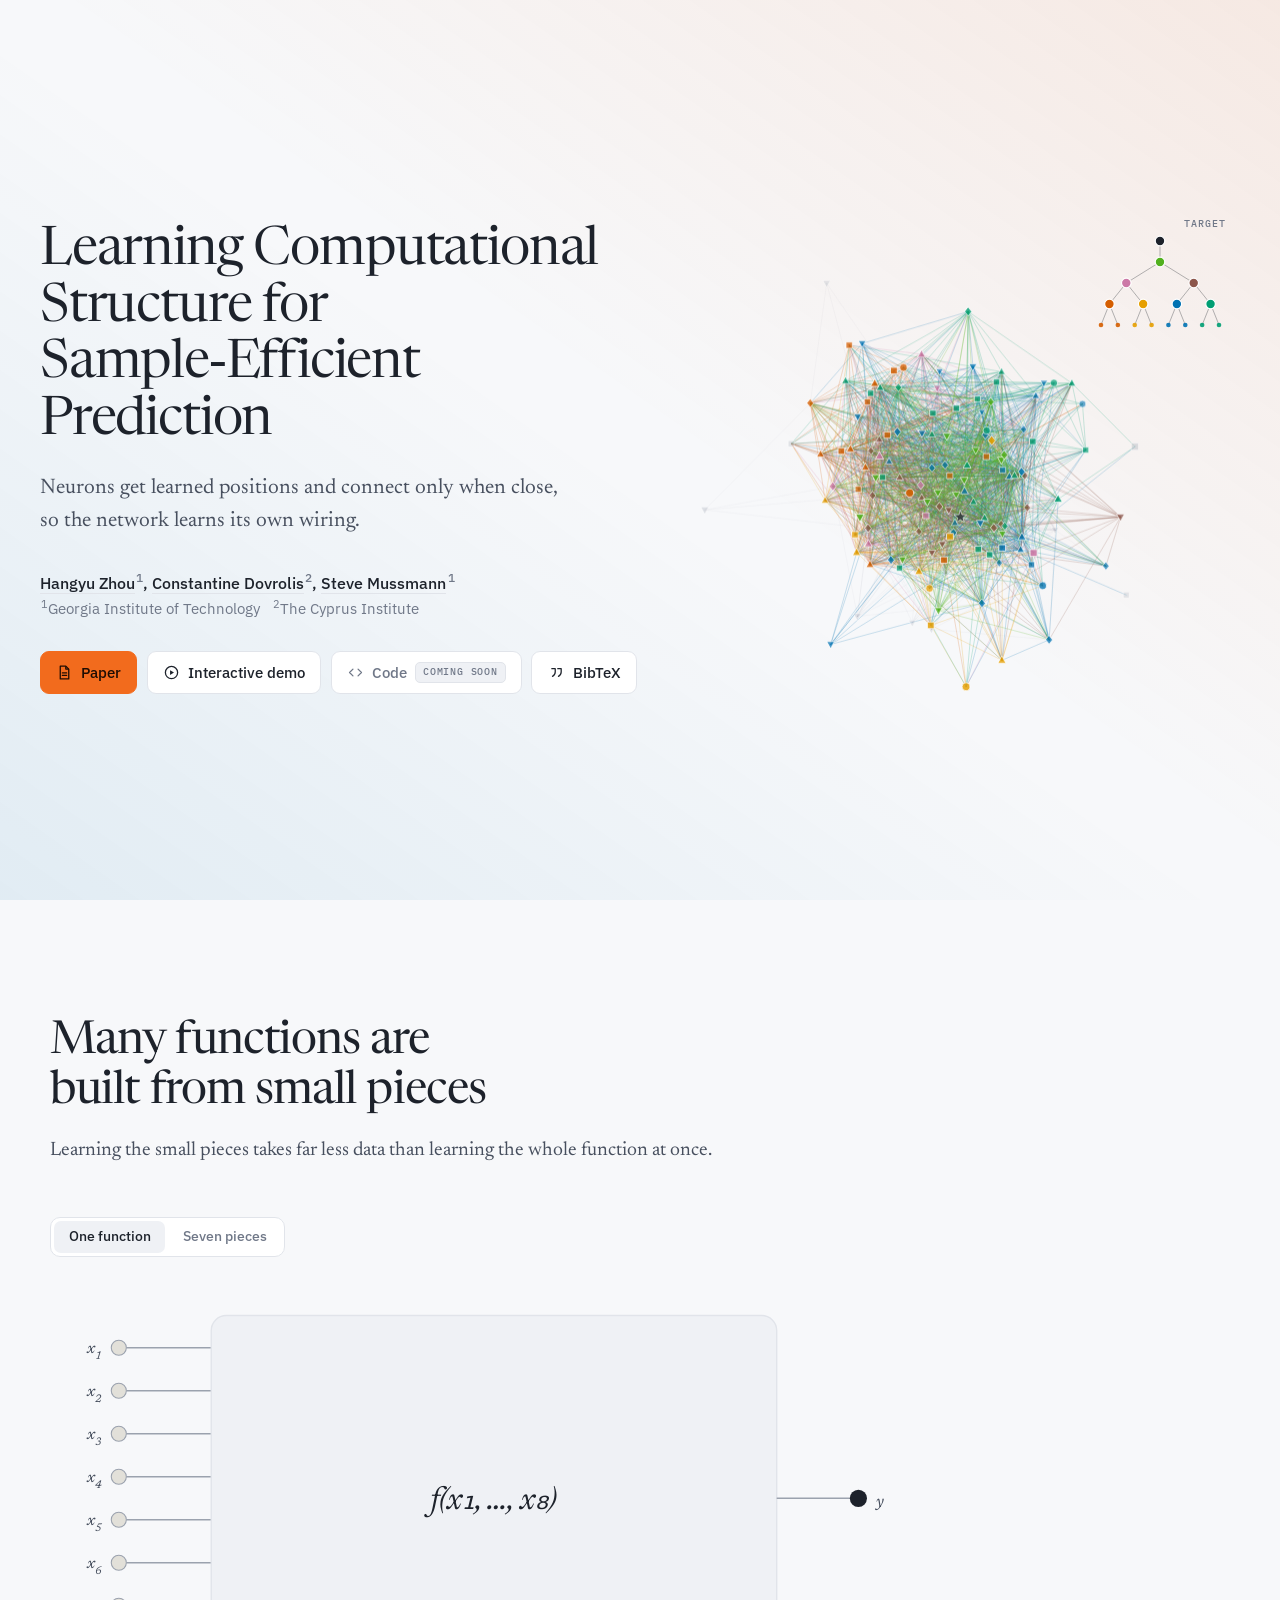
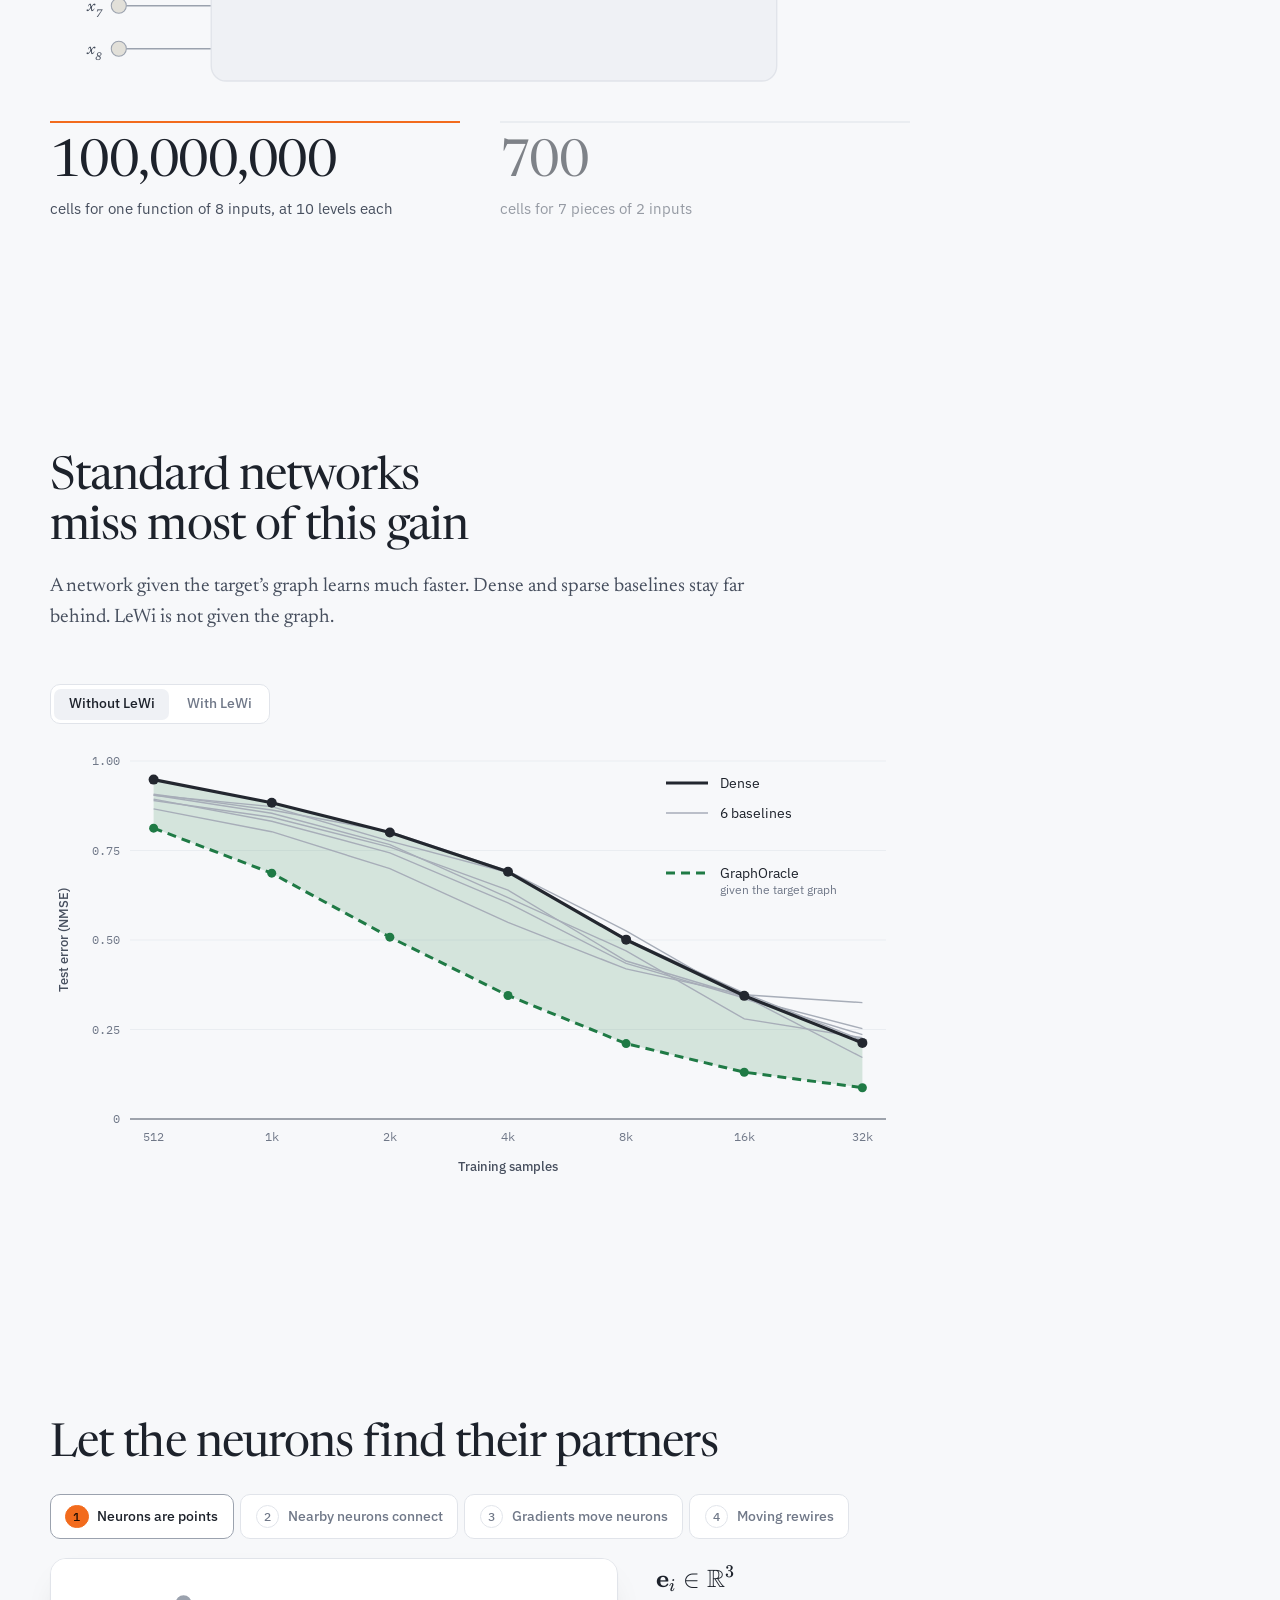
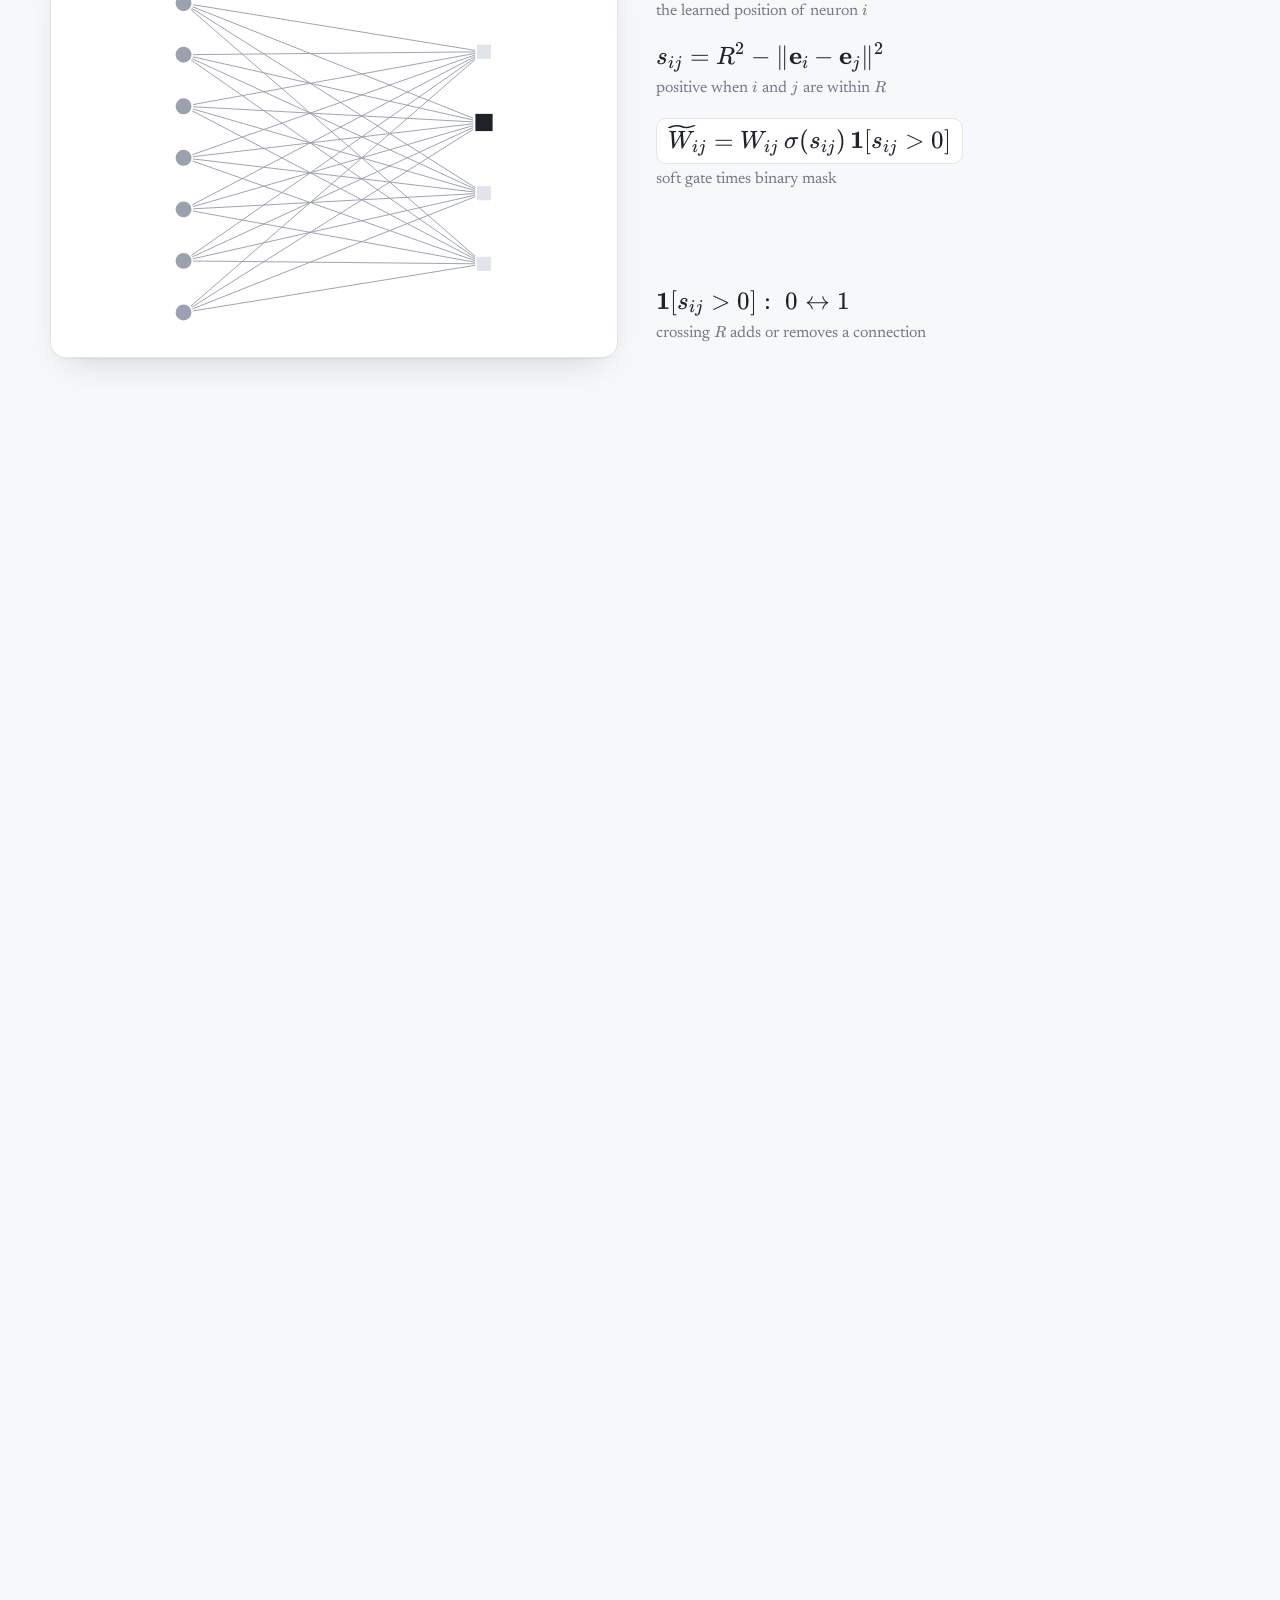
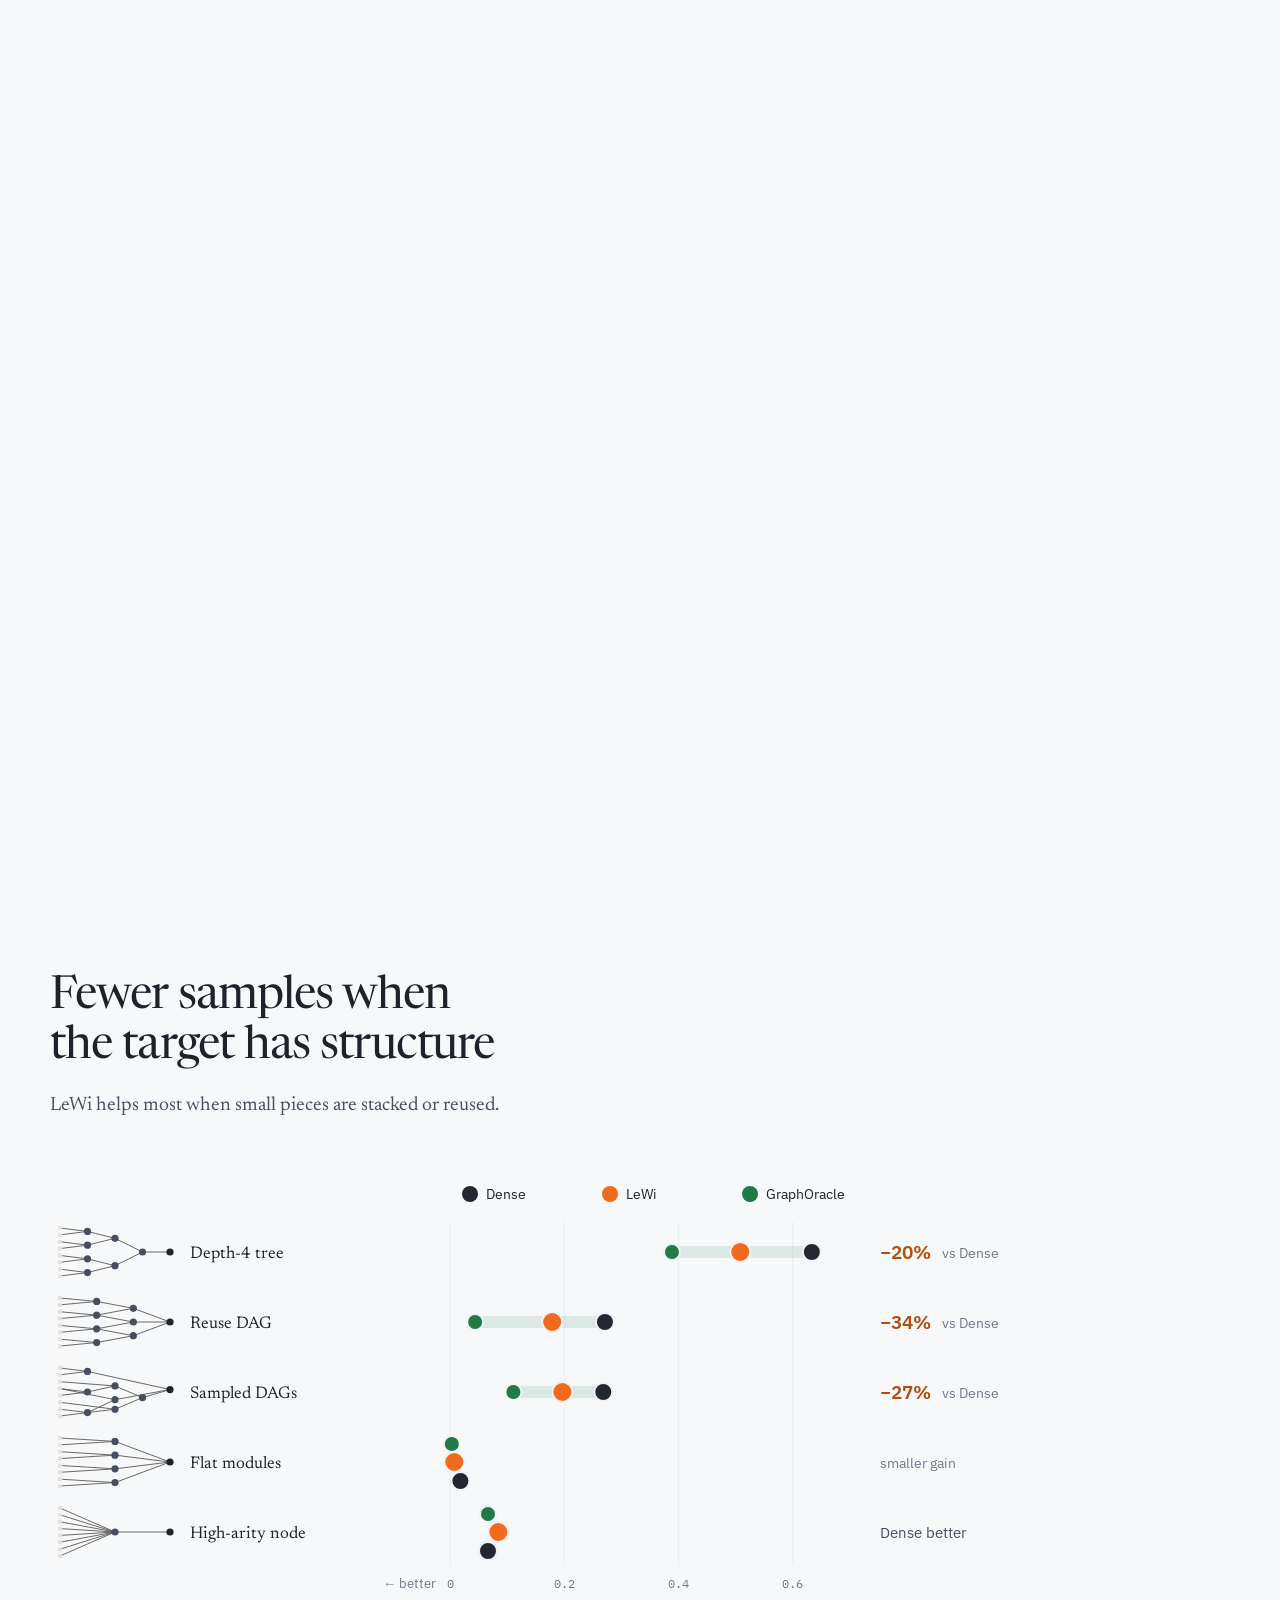
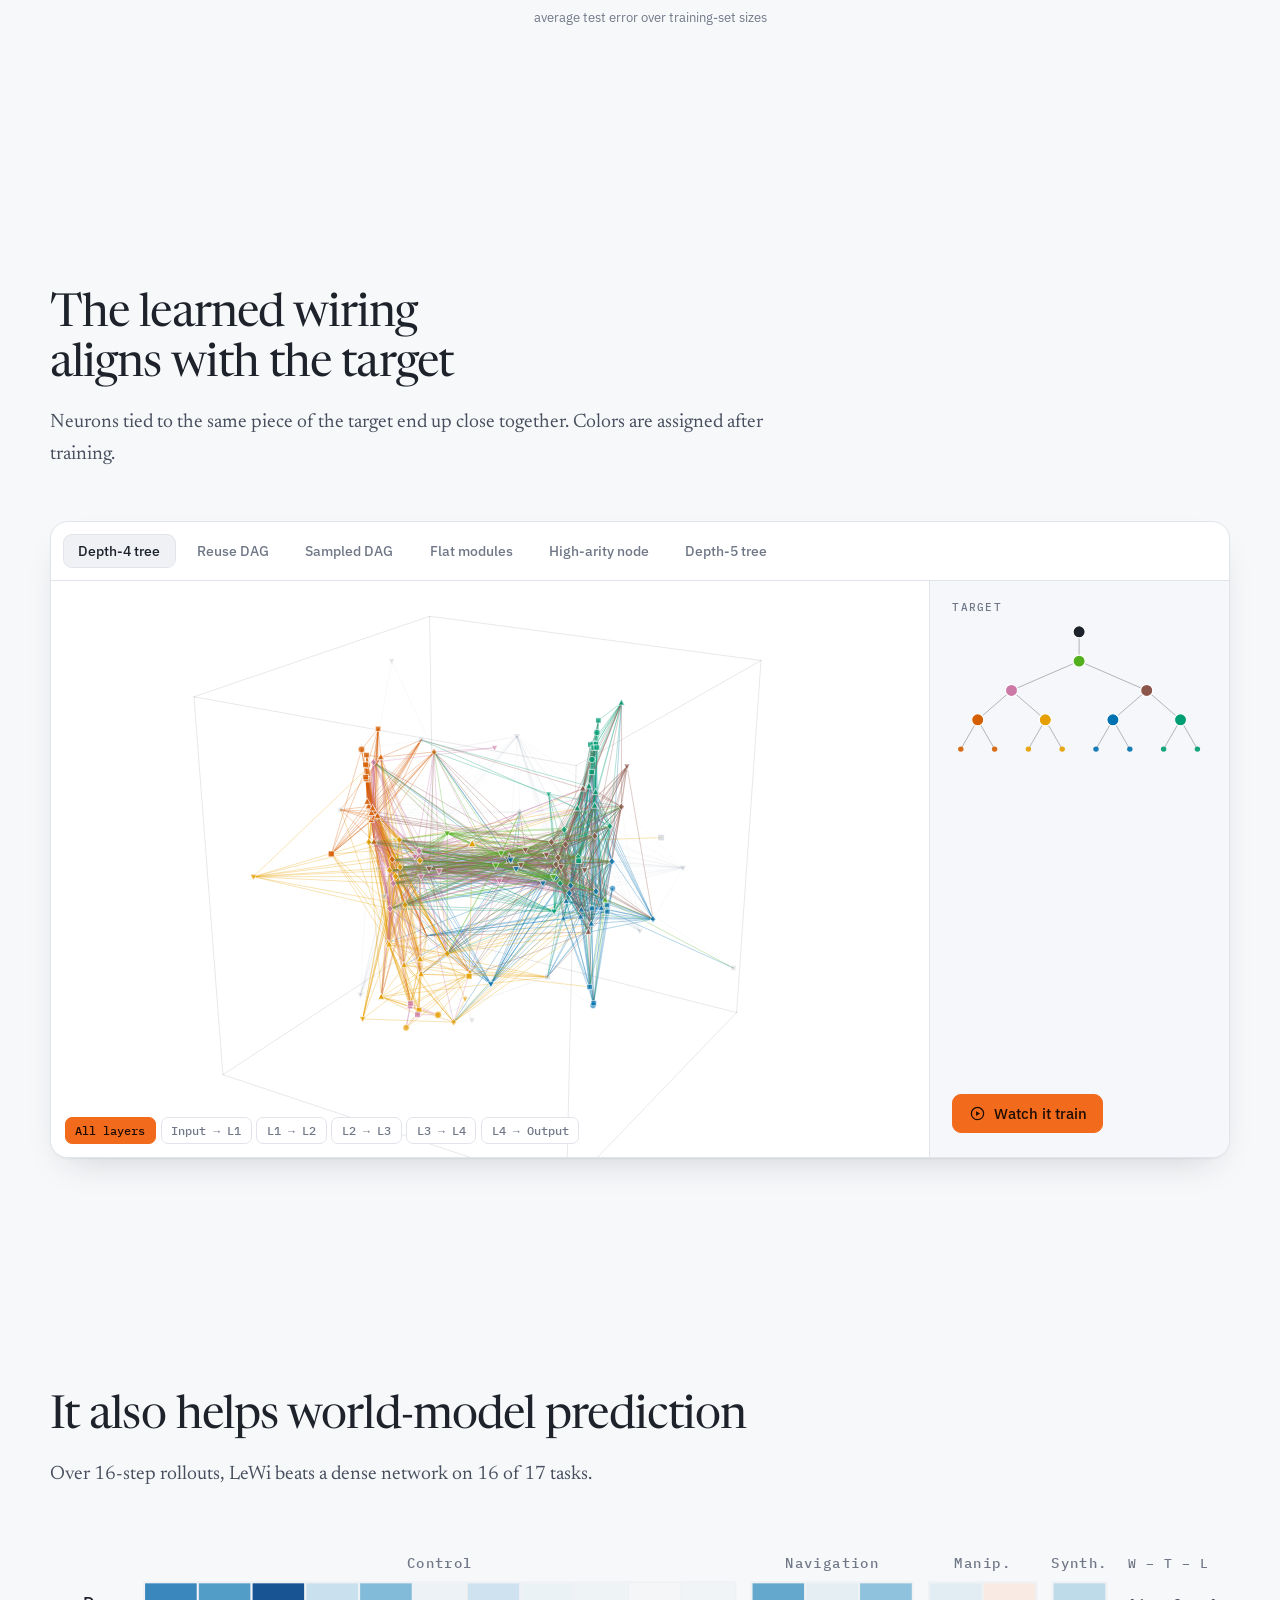
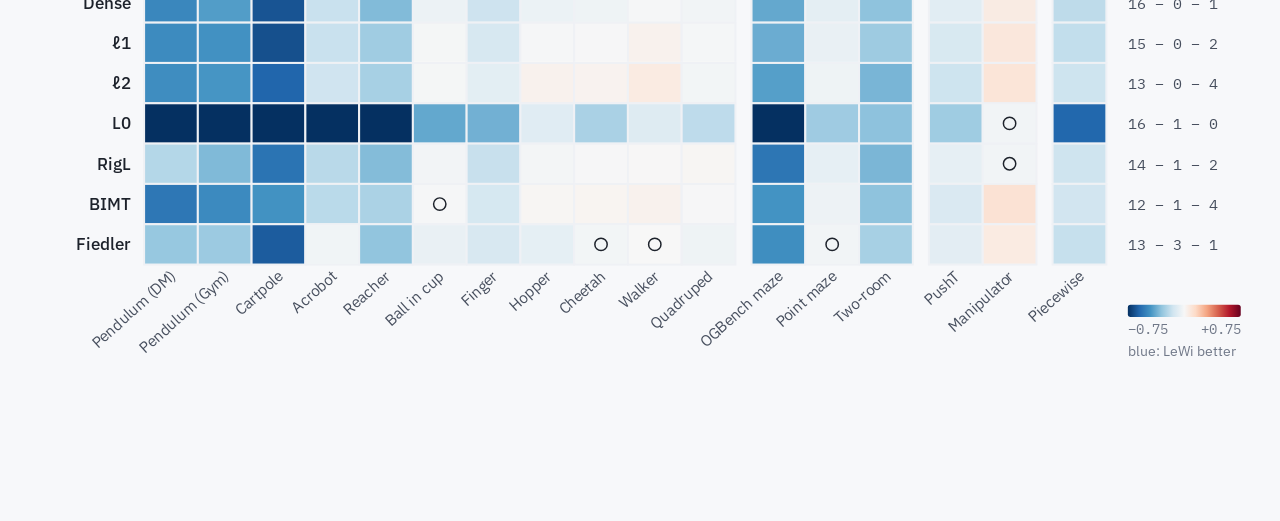
==== commit 54eaff0b: "LeWi page: the teaser loops through the six gallery runs; no logo line or footer; the demo copy take" ====
--- a/index.html
+++ b/index.html
@@ -19,9 +19,9 @@
 <link rel="apple-touch-icon" href="assets/img/apple-touch-icon.png">
 <link rel="preload" href="assets/fonts/newsreader-normal-latin.woff2" as="font" type="font/woff2" crossorigin>
 <link rel="preload" href="assets/fonts/plexsans-normal-latin.woff2" as="font" type="font/woff2" crossorigin>
-<link rel="stylesheet" href="assets/css/fonts.css?v=202610141045">
-<link rel="stylesheet" href="assets/katex/katex.min.css?v=202610141045">
-<link rel="stylesheet" href="assets/css/site.css?v=202610141045">
+<link rel="stylesheet" href="assets/css/fonts.css?v=202610141419">
+<link rel="stylesheet" href="assets/katex/katex.min.css?v=202610141419">
+<link rel="stylesheet" href="assets/css/site.css?v=202610141419">
 </head>
 <body>
 
@@ -30,7 +30,6 @@
 <header class="hero" id="top">
   <div class="hero-grid">
     <div class="hero-copy">
-      <p class="lockup"><svg class="mark" viewBox="0 0 24 24" aria-hidden="true"><rect width="24" height="24" rx="5.8" class="mark-bg"/><path d="M12 7.2 6.5 17M12 7.2 17.5 17" class="mark-l"/><circle cx="12" cy="7.2" r="3.4" class="mark-n"/><circle cx="6.5" cy="17" r="3" class="mark-n"/><circle cx="17.5" cy="17" r="3" class="mark-n"/></svg><span class="lockup-name">LeWi</span><span class="lockup-sub">Learned Wiring</span></p>
       <h1 class="title">Learning Computational Structure for Sample&#8209;Efficient Prediction</h1>
       <p class="tldr">Neurons get learned positions and connect only when close, so the network learns its own wiring.</p>
       <div class="byline">
@@ -45,9 +44,9 @@
       </div>
     </div>
     <figure class="hero-visual" id="hero-visual">
-      <canvas id="hero-net" role="img" aria-label="Animation of a real LeWi training run: the neurons of a network learning a depth-4 tree move from random positions into groups that match the target computation. Drag to rotate."></canvas>
+      <canvas id="hero-net" role="img" aria-label="Real LeWi training runs on six targets, one after another: the neurons move from random positions into groups that match the target computation. Drag to rotate."></canvas>
       <div class="hv-target" aria-hidden="true"><span class="hv-target-label">Target</span><svg id="hero-target"></svg></div>
-      <figcaption class="vh">A LeWi network learning a depth-4 tree. Each point is a neuron at its learned 3-D position and each line an active connection; colors show which piece of the target each neuron is associated with.</figcaption>
+      <figcaption class="vh">LeWi networks learning six targets in turn: a depth-4 tree, a reuse DAG, a sampled DAG, flat modules, a high-arity node and a depth-5 tree. Each point is a neuron at its learned 3-D position and each line an active connection; colors show which piece of the target each neuron is associated with.</figcaption>
     </figure>
   </div>
 </header>
@@ -169,12 +168,6 @@
 
 </main>
 
-<footer class="foot">
-  <div class="wrap foot-in">
-    <p class="foot-brand"><svg class="mark" viewBox="0 0 24 24" aria-hidden="true"><rect width="24" height="24" rx="5.8" class="mark-bg"/><path d="M12 7.2 6.5 17M12 7.2 17.5 17" class="mark-l"/><circle cx="12" cy="7.2" r="3.4" class="mark-n"/><circle cx="6.5" cy="17" r="3" class="mark-n"/><circle cx="17.5" cy="17" r="3" class="mark-n"/></svg>LeWi · Learned Wiring</p>
-  </div>
-</footer>
-
 <dialog class="bib-dlg" id="bib-dlg" aria-labelledby="bib-dlg-h">
   <div class="bib-dlg-head">
     <p class="bib-dlg-h" id="bib-dlg-h">BibTeX</p>
@@ -191,12 +184,12 @@
 
 <div class="tip" id="tip" role="tooltip"></div>
 
-<script src="assets/data/hero.js?v=202610141045"></script>
-<script src="assets/data/pieces.js?v=202610141045" defer></script>
-<script src="assets/data/curves.js?v=202610141045" defer></script>
-<script src="assets/data/graphs.js?v=202610141045" defer></script>
-<script src="assets/data/gallery.js?v=202610141045" defer></script>
-<script src="assets/data/worldmodel.js?v=202610141045" defer></script>
-<script src="assets/js/site.js?v=202610141045" defer></script>
+<script src="assets/data/hero.js?v=202610141419"></script>
+<script src="assets/data/pieces.js?v=202610141419" defer></script>
+<script src="assets/data/curves.js?v=202610141419" defer></script>
+<script src="assets/data/graphs.js?v=202610141419" defer></script>
+<script src="assets/data/gallery.js?v=202610141419" defer></script>
+<script src="assets/data/worldmodel.js?v=202610141419" defer></script>
+<script src="assets/js/site.js?v=202610141419" defer></script>
 </body>
 </html>
--- a/assets/css/site.css
+++ b/assets/css/site.css
@@ -110,12 +110,8 @@
 .katex-display { margin: 0.5rem 0 0.7rem; text-align: left; overflow-x: auto; overflow-y: hidden; padding: 0.15rem 0 0.3rem; }
 .katex-display > .katex { text-align: left; }
 
-/* ------------------------------------------------------------------ mark and buttons */
-
-.mark { width: 1.3em; height: 1.3em; flex: none; overflow: visible; }
-.mark-bg { fill: var(--lewi); }
-.mark-l { fill: none; stroke: #fff; stroke-opacity: 0.8; stroke-width: 1.9; stroke-linecap: round; }
-.mark-n { fill: #fff; }
+/* ------------------------------------------------------------------ buttons */
+
 
 .actions { display: flex; flex-wrap: wrap; gap: 0.6rem; }
 .btn {
@@ -144,10 +140,6 @@
   display: grid; grid-template-columns: minmax(0, 1.1fr) minmax(0, 1fr); gap: clamp(2rem, 4.5vw, 5rem); align-items: center;
   min-height: min(100svh, 920px);
 }
-.lockup { display: flex; align-items: center; gap: 0.55rem; margin: 0 0 1.6rem; font: 500 0.98rem var(--sans); color: var(--muted); }
-.lockup .mark { width: 1.55em; height: 1.55em; color: var(--ink-2); }
-.lockup-name { color: var(--ink); font-weight: 600; letter-spacing: 0.01em; }
-.lockup-sub::before { content: "·"; margin: 0 0.5rem 0 0.1rem; color: var(--faint); }
 .title { font: 380 clamp(2.3rem, 1.25rem + 2.6vw, 3.6rem)/1.06 var(--serif); font-variation-settings: "opsz" 72; letter-spacing: -0.022em; margin: 0 0 1.4rem; text-wrap: balance; color: var(--ink); }
 .tldr { font: 400 clamp(1.14rem, 1rem + 0.4vw, 1.32rem)/1.55 var(--serif); color: var(--ink-2); max-width: 33rem; margin: 0 0 2rem; }
 .byline { margin: 0 0 1.9rem; font-family: var(--sans); }
@@ -346,14 +338,6 @@
 .bib-dlg pre { font: 400 0.8rem/1.7 var(--mono); color: var(--ink-2); margin: 0; padding: 1.1rem 1.3rem 1.3rem; overflow-x: auto; white-space: pre; }
 .chip-copy.done { border-color: var(--oracle); color: var(--oracle); }
 
-/* ------------------------------------------------------------------ footer */
-
-.foot { background: transparent; color: var(--muted); padding: 2.4rem 0 2.8rem; font: 400 0.88rem/1.6 var(--sans); }
-.foot-in { display: flex; justify-content: space-between; align-items: center; gap: 1.5rem; flex-wrap: wrap; }
-.foot p { margin: 0; }
-.foot-brand { display: flex; align-items: center; gap: 0.55rem; color: var(--ink); font-weight: 500; }
-.foot-brand .mark { color: var(--ink-2); }
-
 /* ------------------------------------------------------------------ tooltip */
 
 .tip { position: fixed; left: 0; top: 0; z-index: 70; pointer-events: none; max-width: 270px; background: var(--tip-bg); color: var(--tip-ink); font: 400 0.78rem/1.45 var(--sans); padding: 0.6rem 0.75rem; border-radius: 9px; box-shadow: 0 14px 34px -12px rgba(0, 0, 0, 0.45); opacity: 0; transform: translateY(4px); transition: opacity 0.12s, transform 0.12s; }
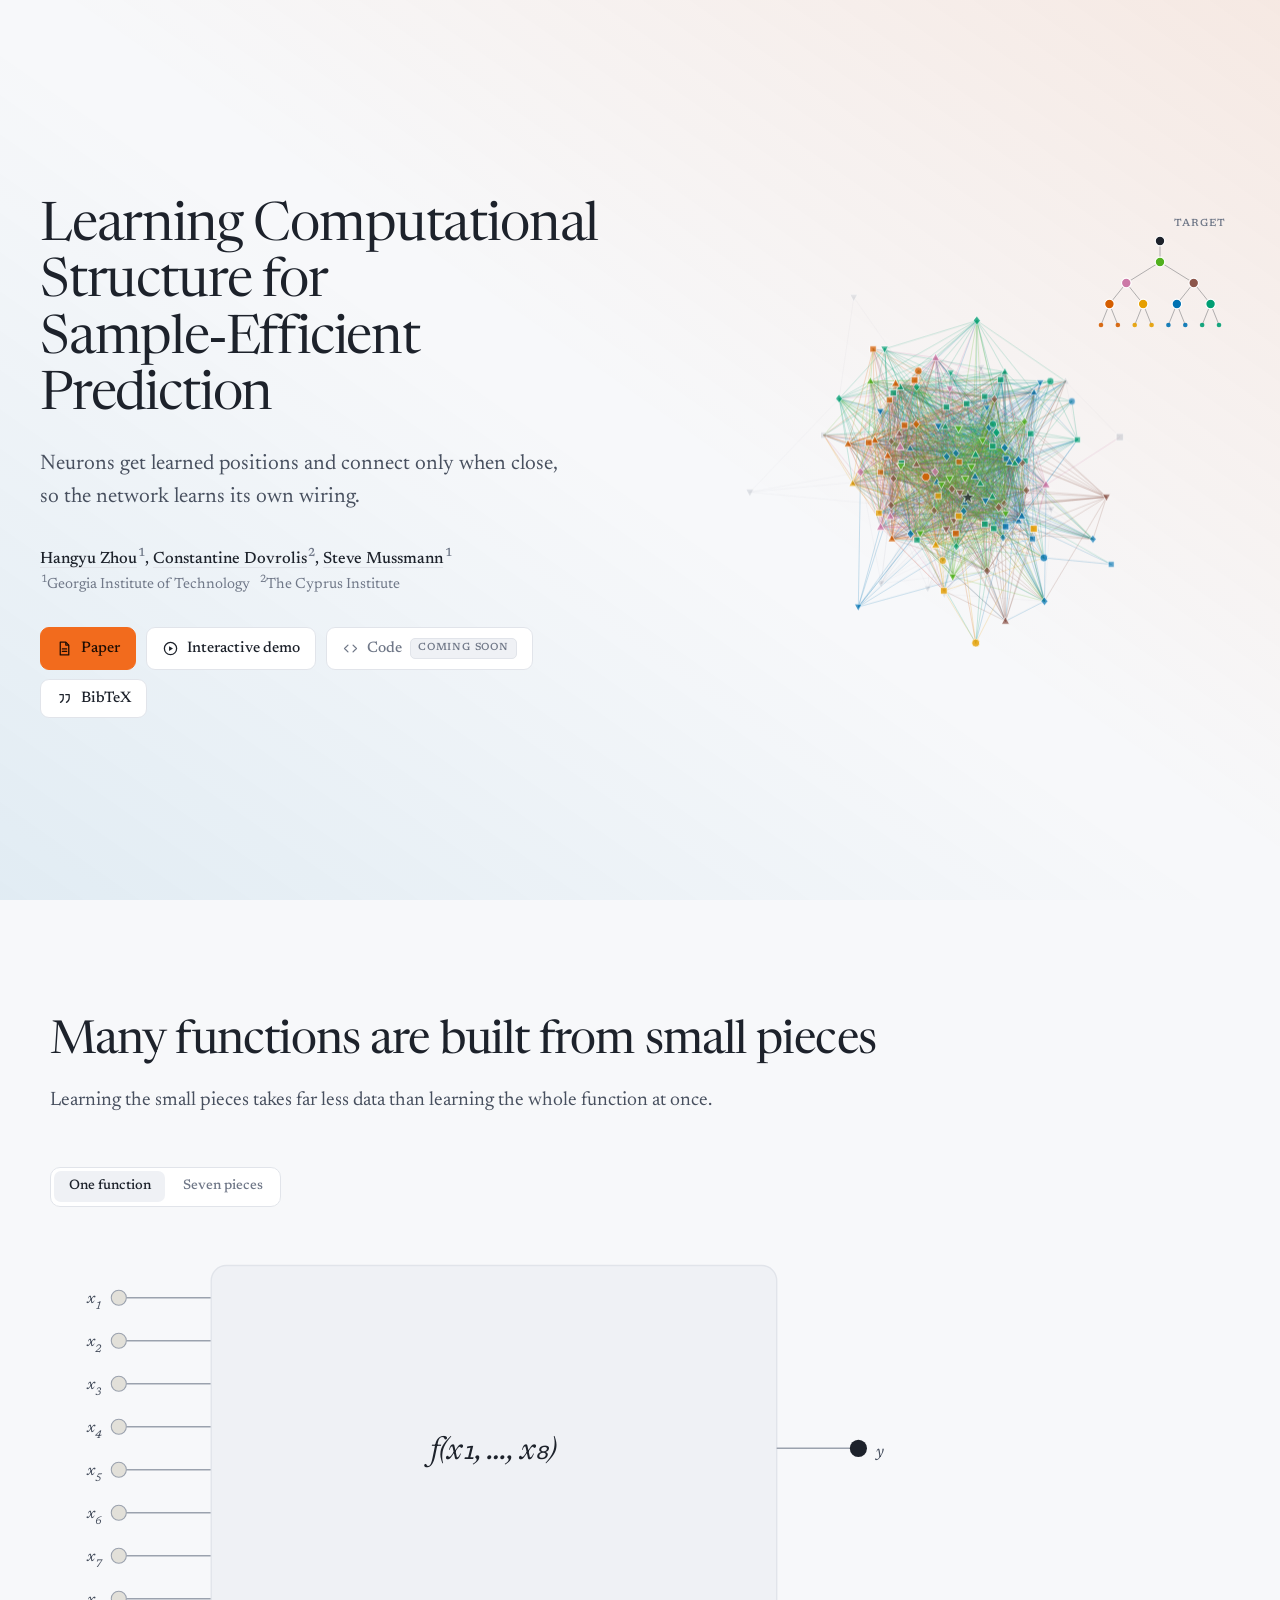
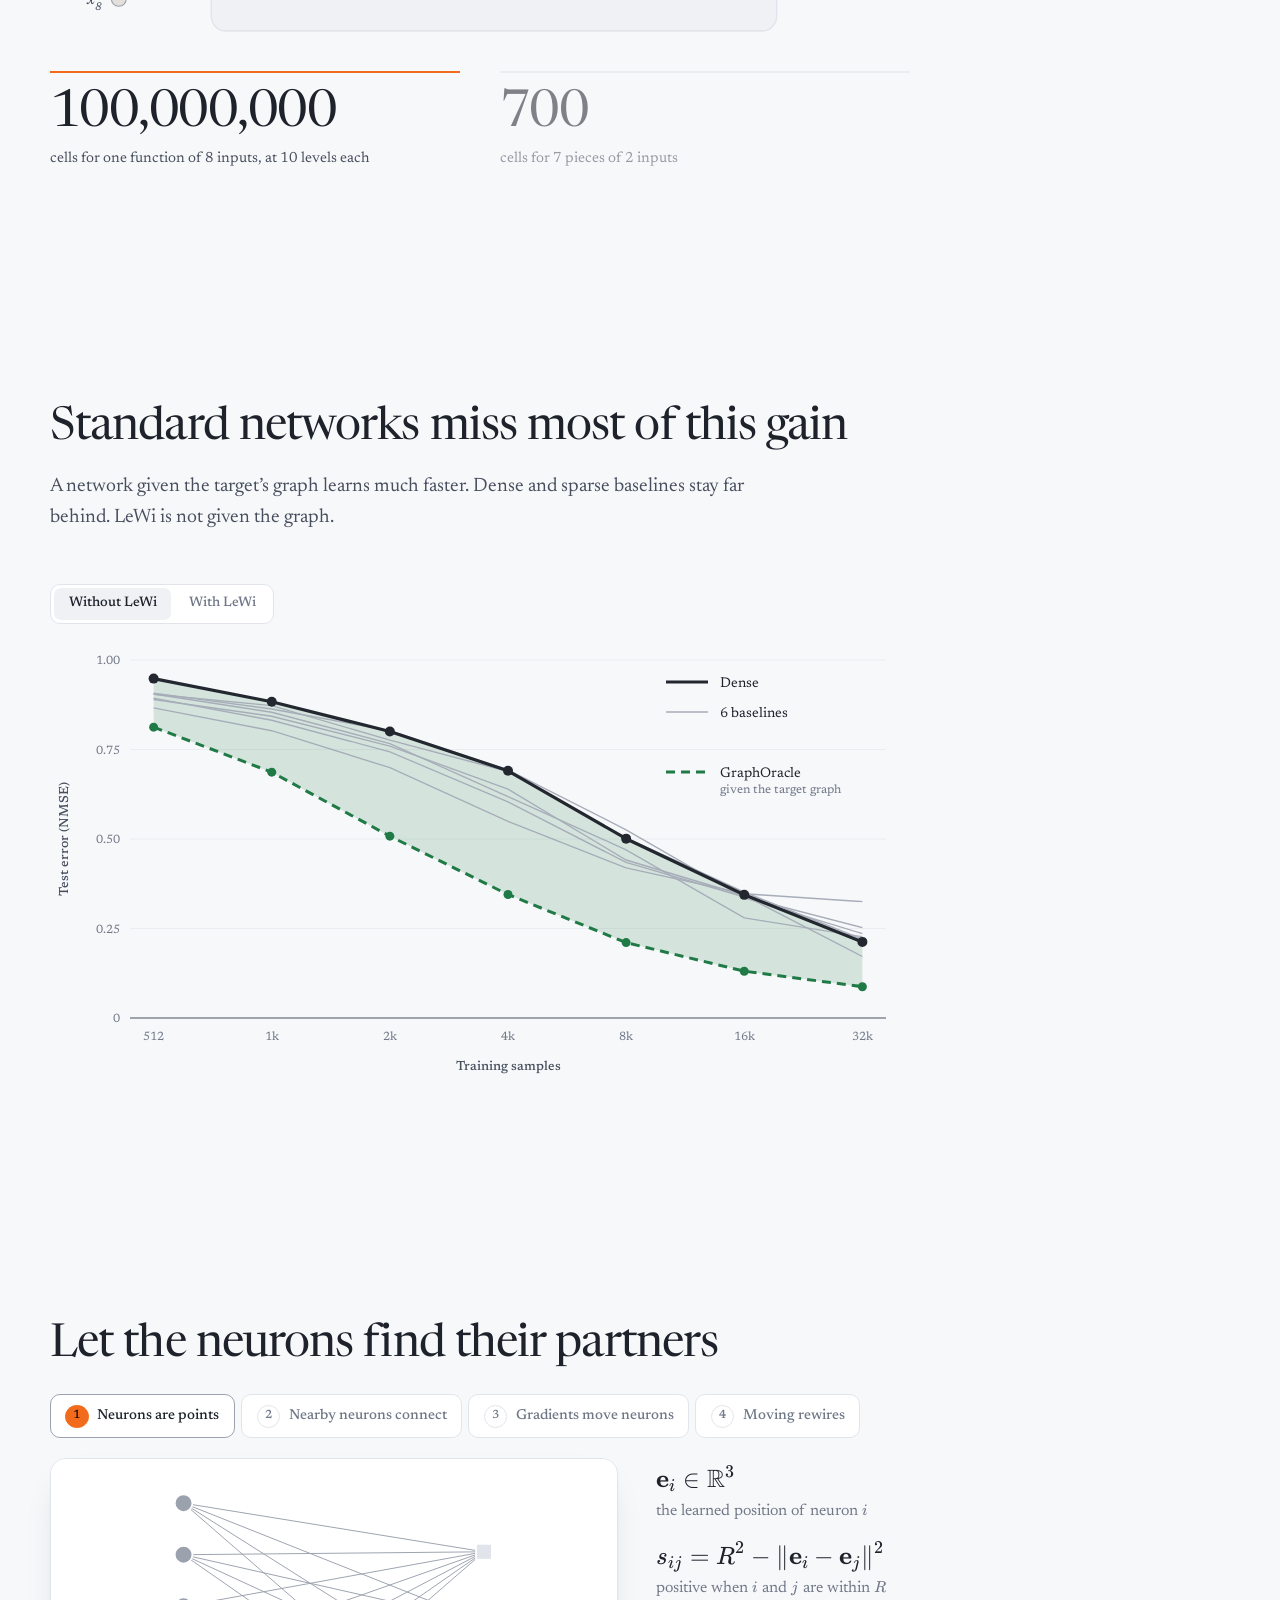
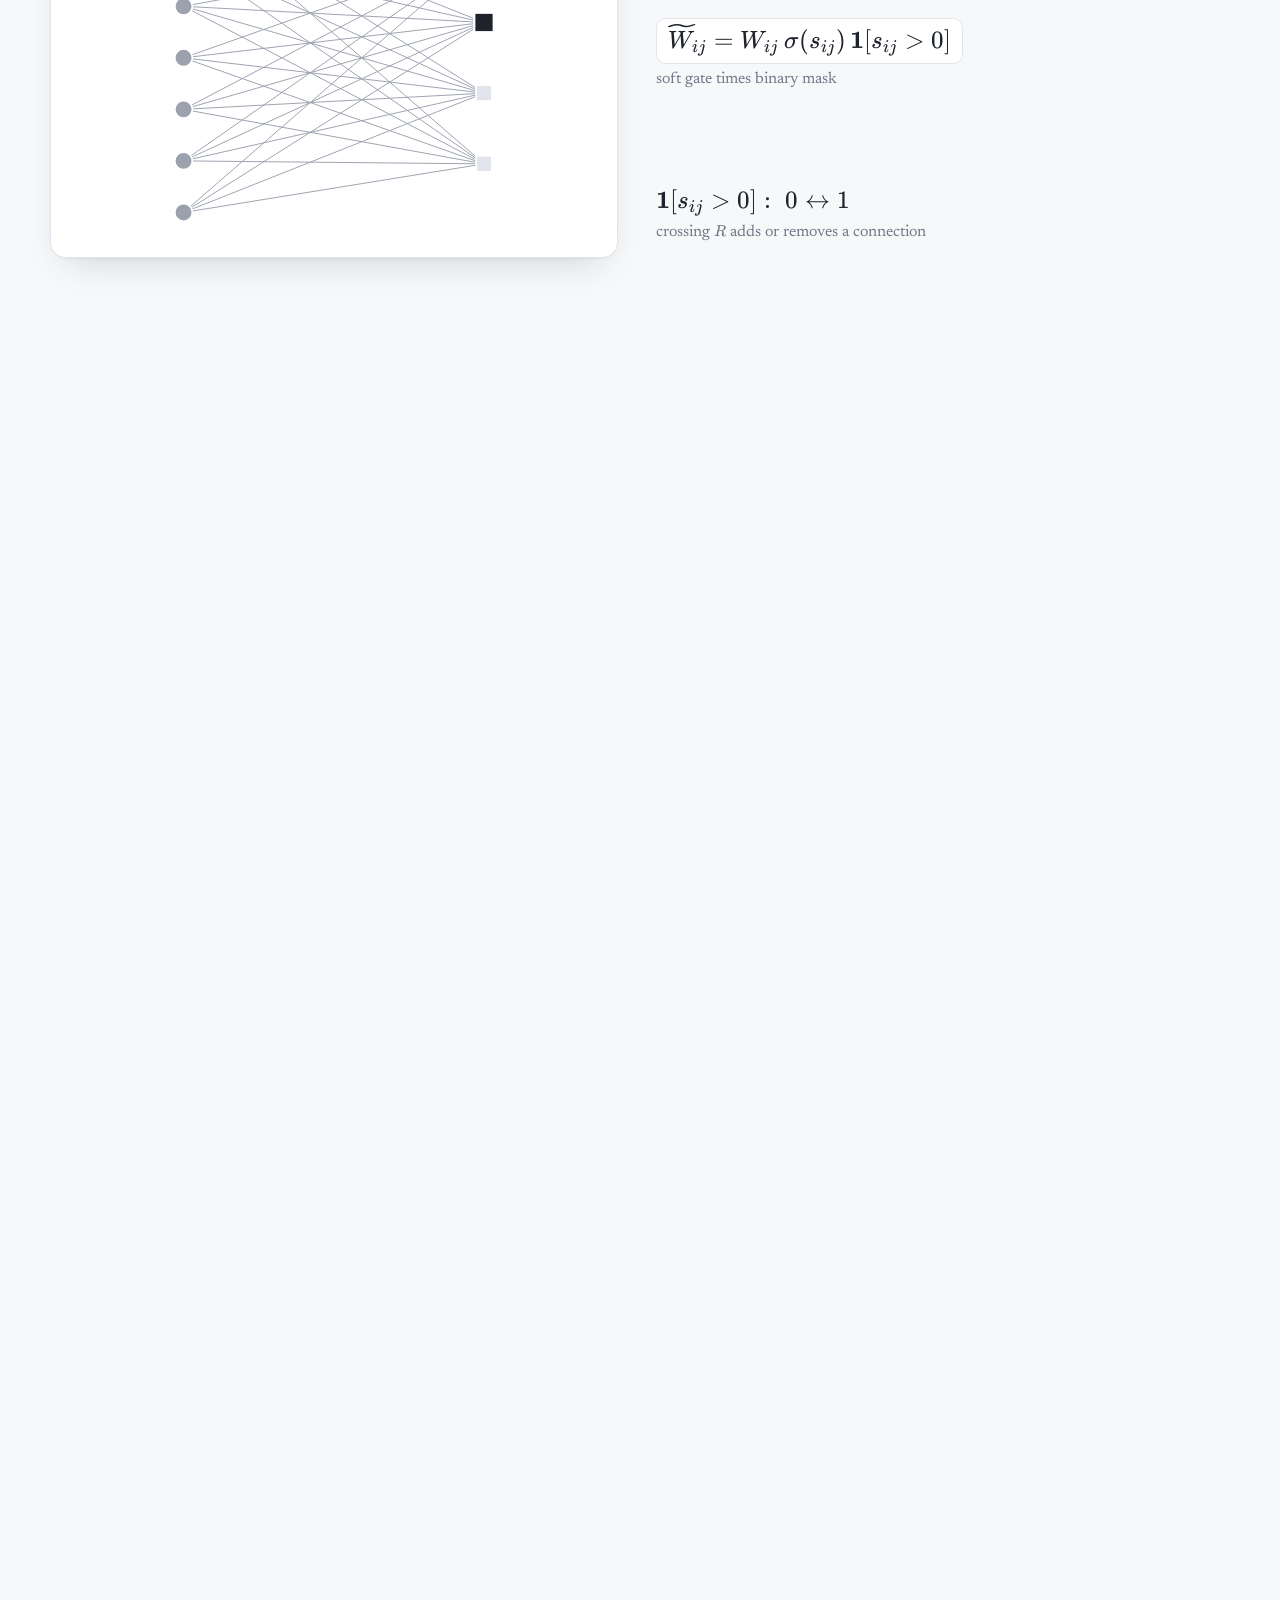
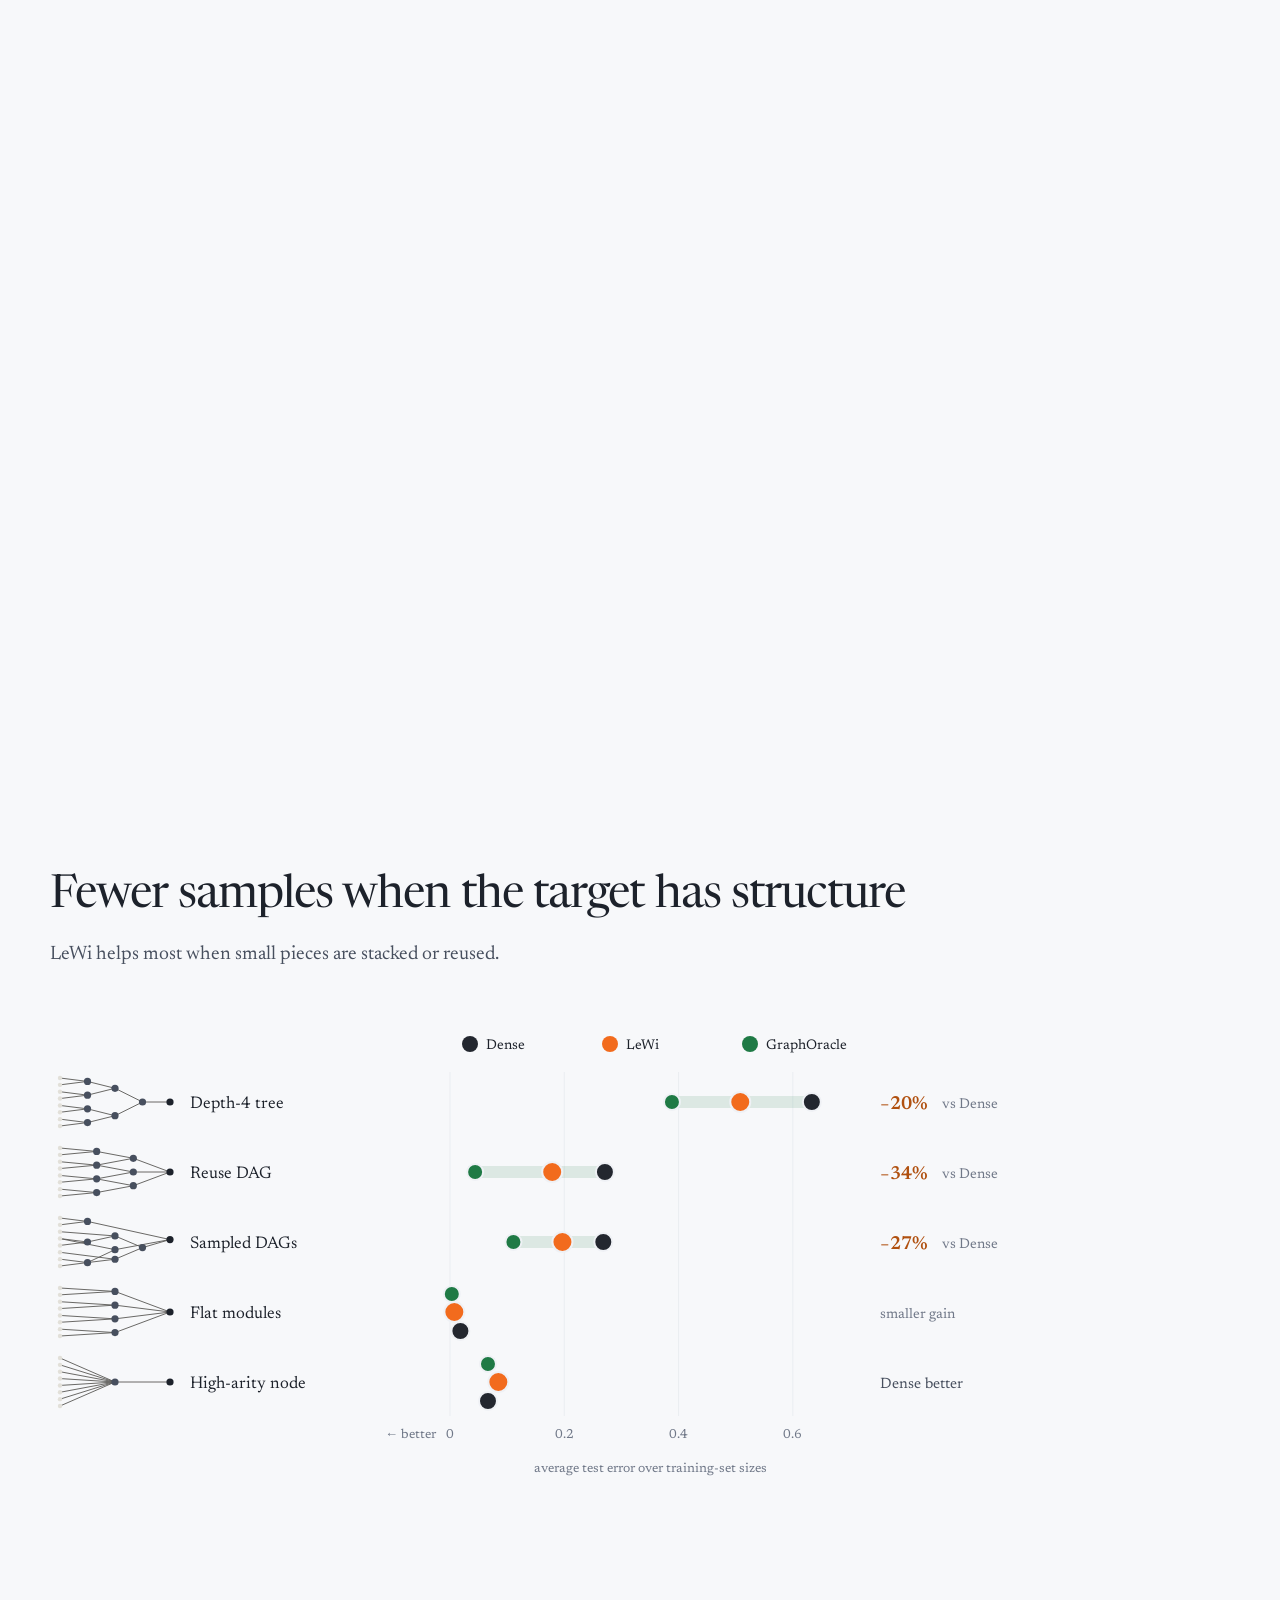
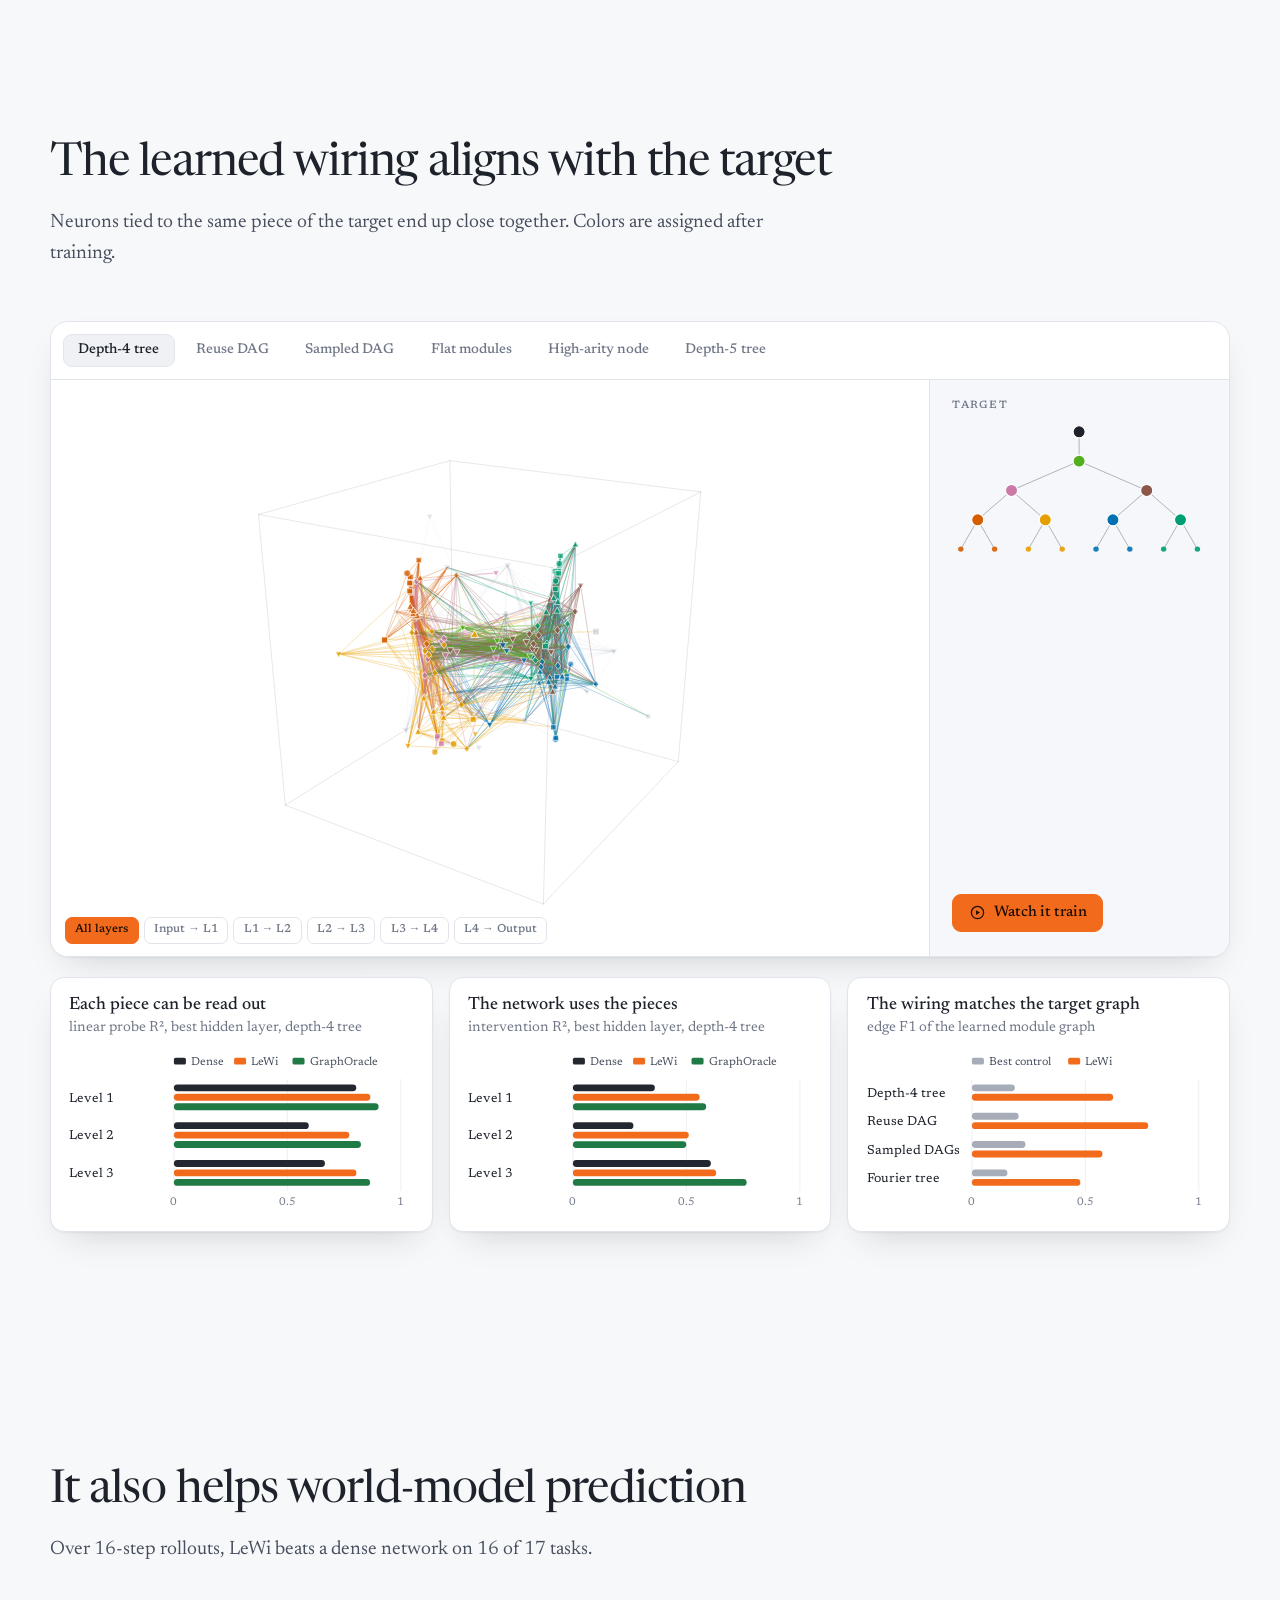
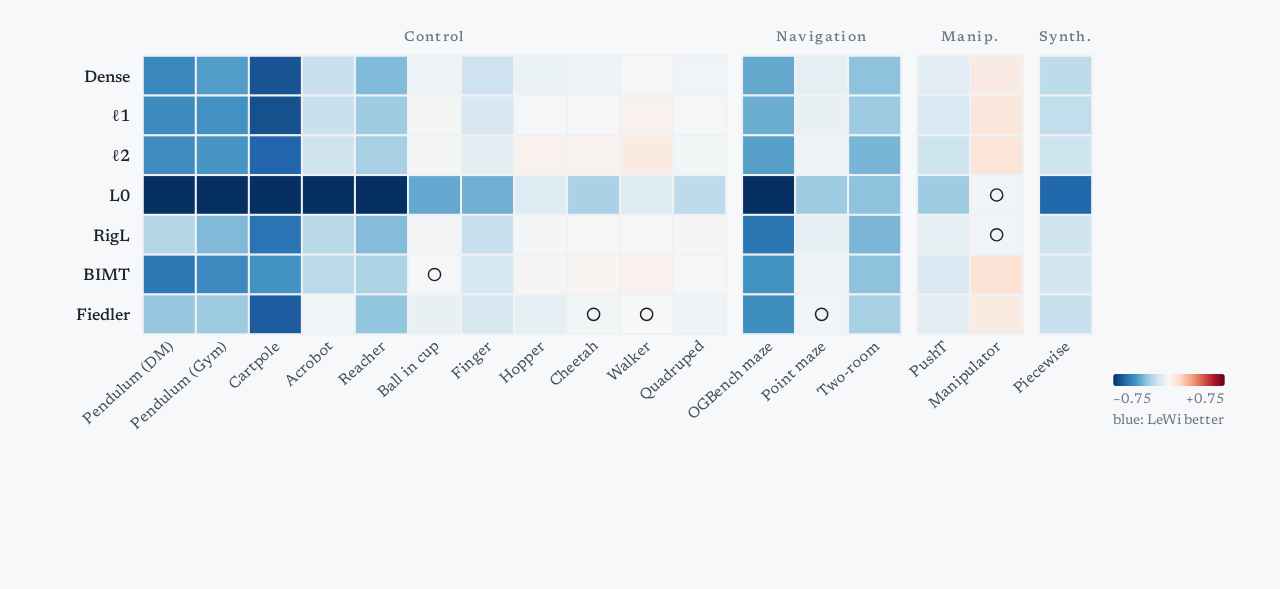
==== commit dfb7fa79: "LeWi page: 3-D views fitted so nothing is cut off, one-line titles, forces on every link in step 3 w" ====
--- a/index.html
+++ b/index.html
@@ -18,10 +18,9 @@
 <link rel="icon" href="assets/img/favicon.svg" type="image/svg+xml">
 <link rel="apple-touch-icon" href="assets/img/apple-touch-icon.png">
 <link rel="preload" href="assets/fonts/newsreader-normal-latin.woff2" as="font" type="font/woff2" crossorigin>
-<link rel="preload" href="assets/fonts/plexsans-normal-latin.woff2" as="font" type="font/woff2" crossorigin>
-<link rel="stylesheet" href="assets/css/fonts.css?v=202610141419">
-<link rel="stylesheet" href="assets/katex/katex.min.css?v=202610141419">
-<link rel="stylesheet" href="assets/css/site.css?v=202610141419">
+<link rel="stylesheet" href="assets/css/fonts.css?v=202610141433">
+<link rel="stylesheet" href="assets/katex/katex.min.css?v=202610141433">
+<link rel="stylesheet" href="assets/css/site.css?v=202610141433">
 </head>
 <body>
 
@@ -153,6 +152,11 @@
         </aside>
       </div>
     </div>
+    <div class="align-row">
+      <figure class="align-card"><figcaption><b>Each piece can be read out</b><span>linear probe R², best hidden layer, depth-4 tree</span></figcaption><svg id="al-probe" role="img" aria-label="Linear probe R squared for the three levels of the depth-4 tree's pieces, for Dense, LeWi and GraphOracle."></svg></figure>
+      <figure class="align-card"><figcaption><b>The network uses the pieces</b><span>intervention R², best hidden layer, depth-4 tree</span></figcaption><svg id="al-das" role="img" aria-label="Intervention R squared for the three levels of the depth-4 tree's pieces, for Dense, LeWi and GraphOracle."></svg></figure>
+      <figure class="align-card"><figcaption><b>The wiring matches the target graph</b><span>edge F1 of the learned module graph</span></figcaption><svg id="al-f1" role="img" aria-label="Edge F1 between the learned module graph and the target graph for trained LeWi and the best control on four targets."></svg></figure>
+    </div>
   </div>
 </section>
 
@@ -184,12 +188,13 @@
 
 <div class="tip" id="tip" role="tooltip"></div>
 
-<script src="assets/data/hero.js?v=202610141419"></script>
-<script src="assets/data/pieces.js?v=202610141419" defer></script>
-<script src="assets/data/curves.js?v=202610141419" defer></script>
-<script src="assets/data/graphs.js?v=202610141419" defer></script>
-<script src="assets/data/gallery.js?v=202610141419" defer></script>
-<script src="assets/data/worldmodel.js?v=202610141419" defer></script>
-<script src="assets/js/site.js?v=202610141419" defer></script>
+<script src="assets/data/hero.js?v=202610141433"></script>
+<script src="assets/data/pieces.js?v=202610141433" defer></script>
+<script src="assets/data/curves.js?v=202610141433" defer></script>
+<script src="assets/data/graphs.js?v=202610141433" defer></script>
+<script src="assets/data/gallery.js?v=202610141433" defer></script>
+<script src="assets/data/alignment.js?v=202610141433" defer></script>
+<script src="assets/data/worldmodel.js?v=202610141433" defer></script>
+<script src="assets/js/site.js?v=202610141433" defer></script>
 </body>
 </html>
--- a/assets/css/site.css
+++ b/assets/css/site.css
@@ -46,8 +46,8 @@
   --v3-track: rgba(29, 34, 43, 0.2);
   --tg-edge: rgba(29, 34, 43, 0.32);
   --serif: "Newsreader", "Iowan Old Style", "Palatino Linotype", Palatino, Georgia, serif;
-  --sans: "IBM Plex Sans", "Helvetica Neue", Helvetica, sans-serif;
-  --mono: "IBM Plex Mono", ui-monospace, "SF Mono", Menlo, Consolas, monospace;
+  --sans: var(--serif);
+  --mono: var(--serif);
   --wrap: 1180px;
   --pad: clamp(1rem, 4vw, 2.5rem);
   color-scheme: light;
@@ -80,6 +80,7 @@
   background-color: var(--paper);
   font: 400 1.1875rem/1.62 var(--serif); font-optical-sizing: auto;
   -webkit-font-smoothing: antialiased; -moz-osx-font-smoothing: grayscale; text-rendering: optimizeLegibility;
+  font-variant-numeric: lining-nums;
   transition: background-color 0.25s, color 0.25s;
 }
 body::before {
@@ -102,8 +103,8 @@
 
 h2 { font: 400 clamp(2rem, 1.35rem + 2.1vw, 2.85rem)/1.1 var(--serif); font-variation-settings: "opsz" 72; letter-spacing: -0.02em; margin: 0 0 1.1rem; text-wrap: balance; color: var(--ink); }
 h3 { text-wrap: balance; }
-.sec-head { max-width: 47rem; margin: 0 0 3.2rem; }
-.sec-lede { font-size: 1.22rem; line-height: 1.6; color: var(--ink-2); margin: 0; }
+.sec-head { margin: 0 0 3.2rem; }
+.sec-lede { max-width: 47rem; font-size: 1.22rem; line-height: 1.6; color: var(--ink-2); margin: 0; }
 .sec-lede b { color: var(--ink); font-weight: 600; }
 
 .katex { font-size: 1.06em; }
@@ -267,7 +268,7 @@
 .pattern-fig { margin: 0; max-width: 1000px; }
 #pattern-svg { width: 100%; height: auto; overflow: visible; }
 .pt-row { font: 400 17px var(--serif); fill: var(--ink); }
-.pt-t { font: 400 12px var(--mono); fill: var(--muted); }
+.pt-t { font: 400 13px var(--mono); fill: var(--muted); font-variant-numeric: tabular-nums; }
 .pt-ax { font: 400 13px var(--sans); fill: var(--muted); }
 .pt-g { stroke: var(--hair-2); stroke-width: 1; }
 .pt-band { fill: var(--oracle); opacity: 0.12; }
@@ -283,6 +284,18 @@
 /* ------------------------------------------------------------------ world-model tasks */
 
 .tip-clip { display: block; width: 168px; height: 168px; border-radius: 6px; margin: 0.4rem 0 0.2rem; }
+
+/* ------------------------------------------------------------------ alignment results */
+
+.align-row { display: grid; grid-template-columns: repeat(3, minmax(0, 1fr)); gap: 1rem; margin-top: 1.25rem; }
+.align-card { margin: 0; background: var(--panel); border: 1px solid var(--hair); border-radius: 14px; padding: 1rem 1.15rem 0.7rem; box-shadow: var(--shadow); }
+.align-card figcaption { margin: 0 0 0.75rem; }
+.align-card figcaption b { display: block; font: 500 1.12rem/1.3 var(--serif); color: var(--ink); }
+.align-card figcaption span { display: block; font: 400 0.9rem/1.4 var(--serif); color: var(--muted); }
+.align-card svg { width: 100%; height: auto; }
+.al-row { font: 400 15px var(--serif); fill: var(--ink); }
+.al-leg { font: 400 13.5px var(--serif); fill: var(--ink-2); }
+@media (max-width: 980px) { .align-row { grid-template-columns: minmax(0, 1fr); } }
 
 /* ------------------------------------------------------------------ gallery */
 
@@ -320,8 +333,6 @@
 .wm-cell { stroke: var(--paper-2); stroke-width: 1.5; cursor: default; }
 .wm-cell:hover { stroke: var(--ink); stroke-width: 1.5; }
 .wm-tie { fill: none; stroke: var(--ink); stroke-width: 1.1; pointer-events: none; }
-.wm-tally { font: 400 11.5px var(--mono); fill: var(--ink-2); }
-.wm-tally-h { font: 500 10px var(--mono); letter-spacing: 0.08em; fill: var(--muted); }
 .wm-scale-t { font: 400 10.5px var(--mono); fill: var(--muted); }
 .wm-scale-k { font: 400 10.5px var(--sans); fill: var(--muted); }
 
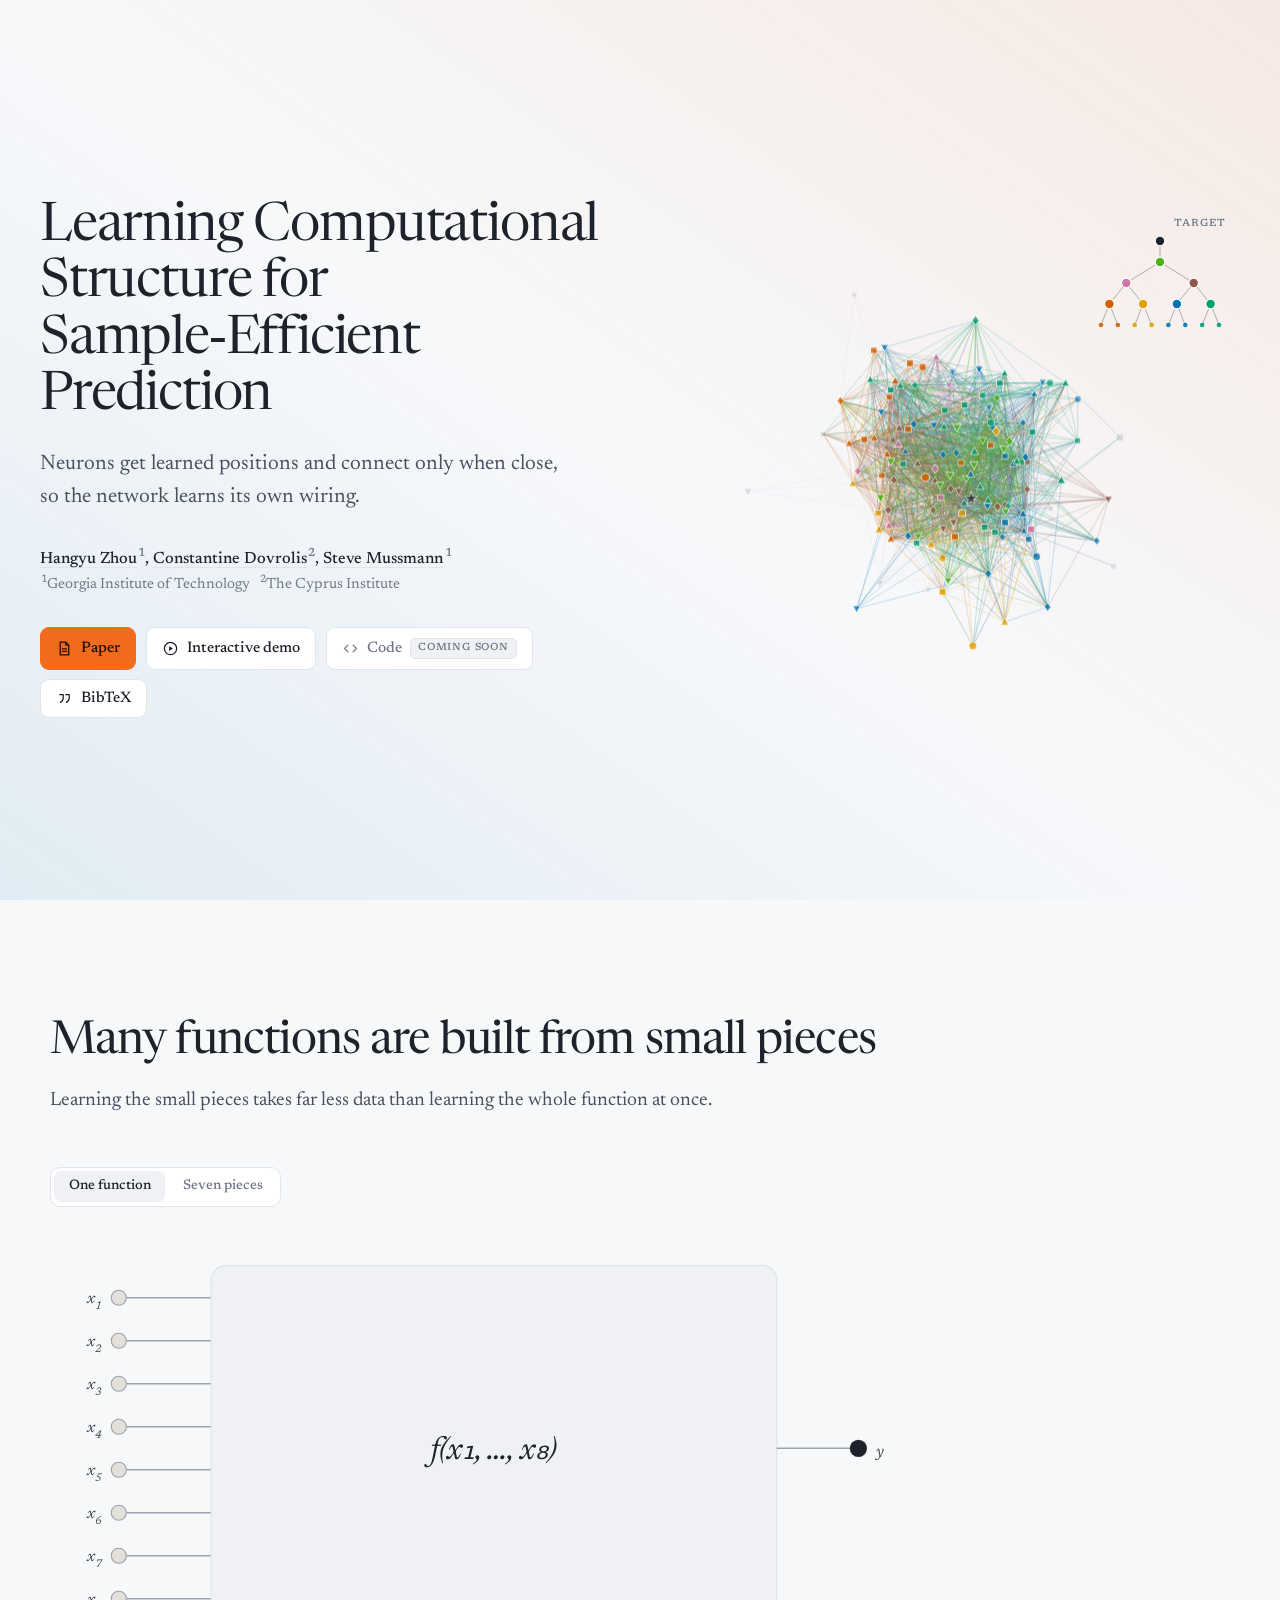
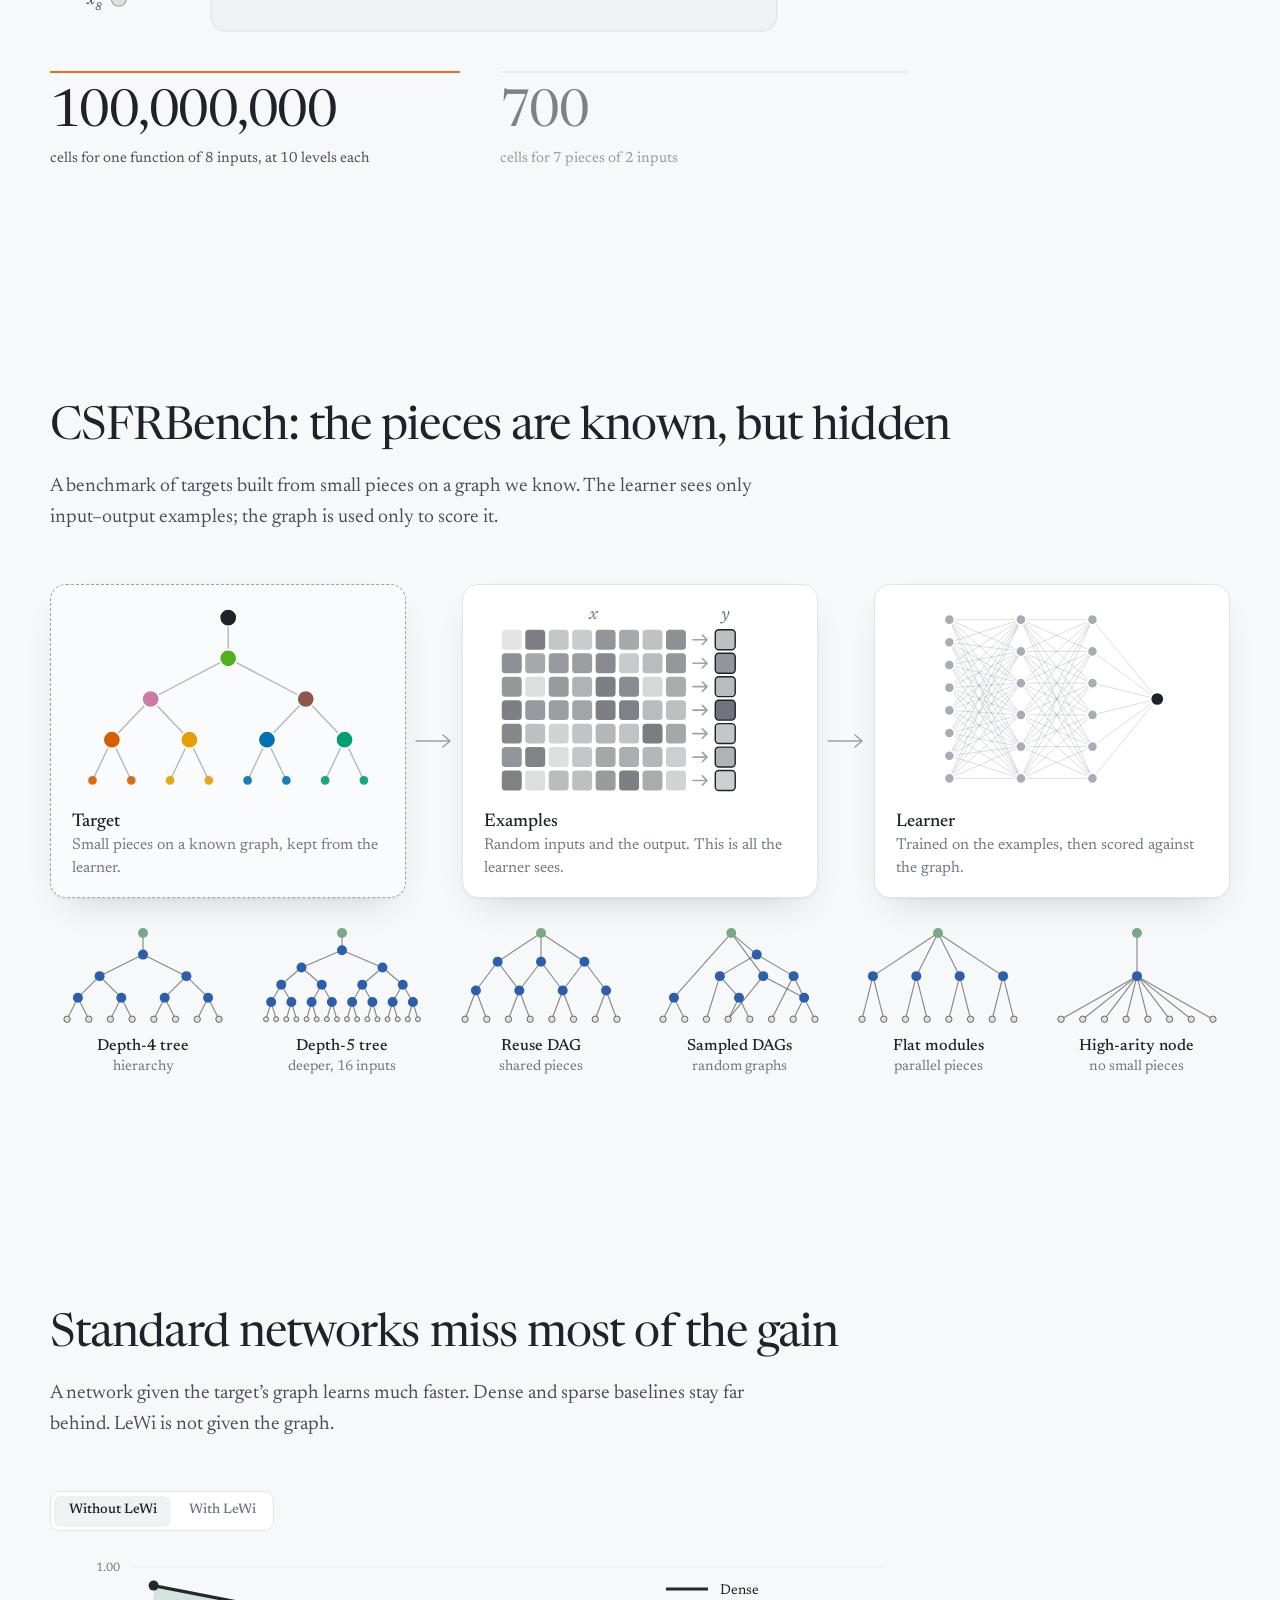
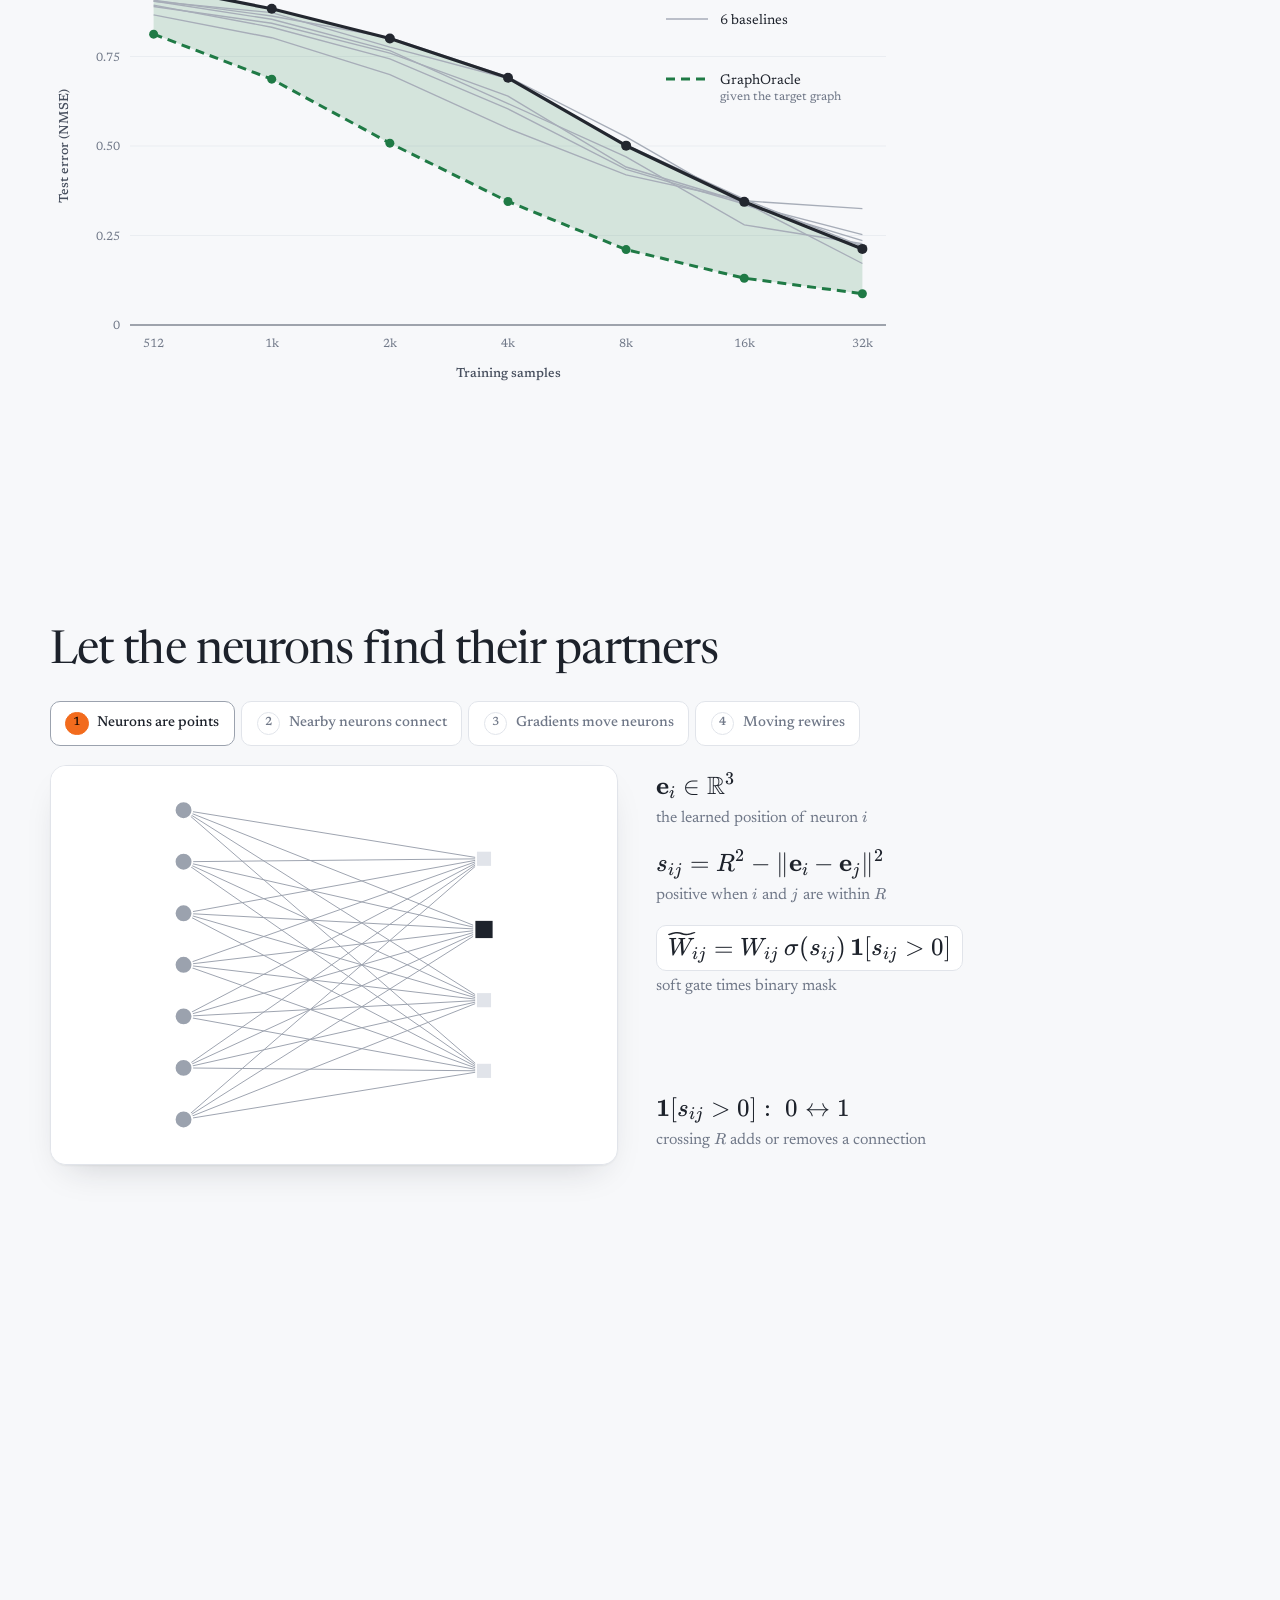
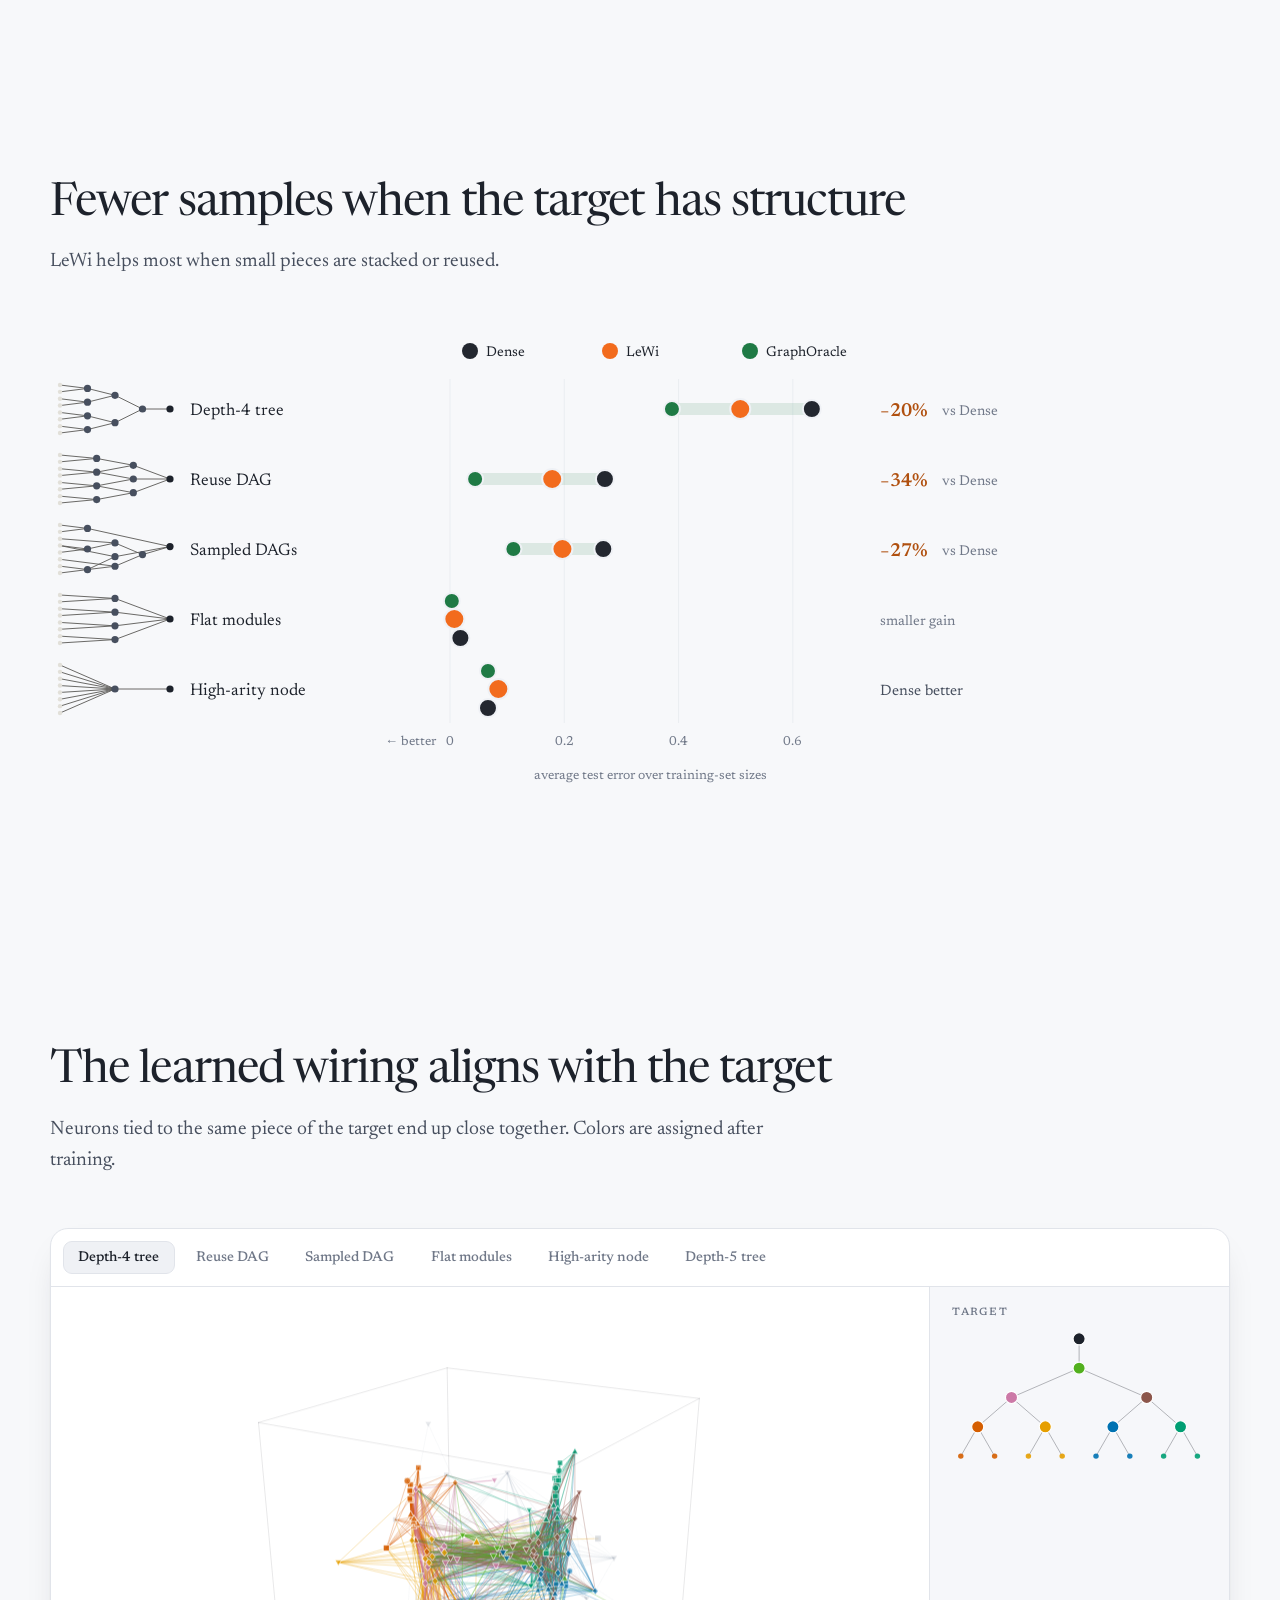
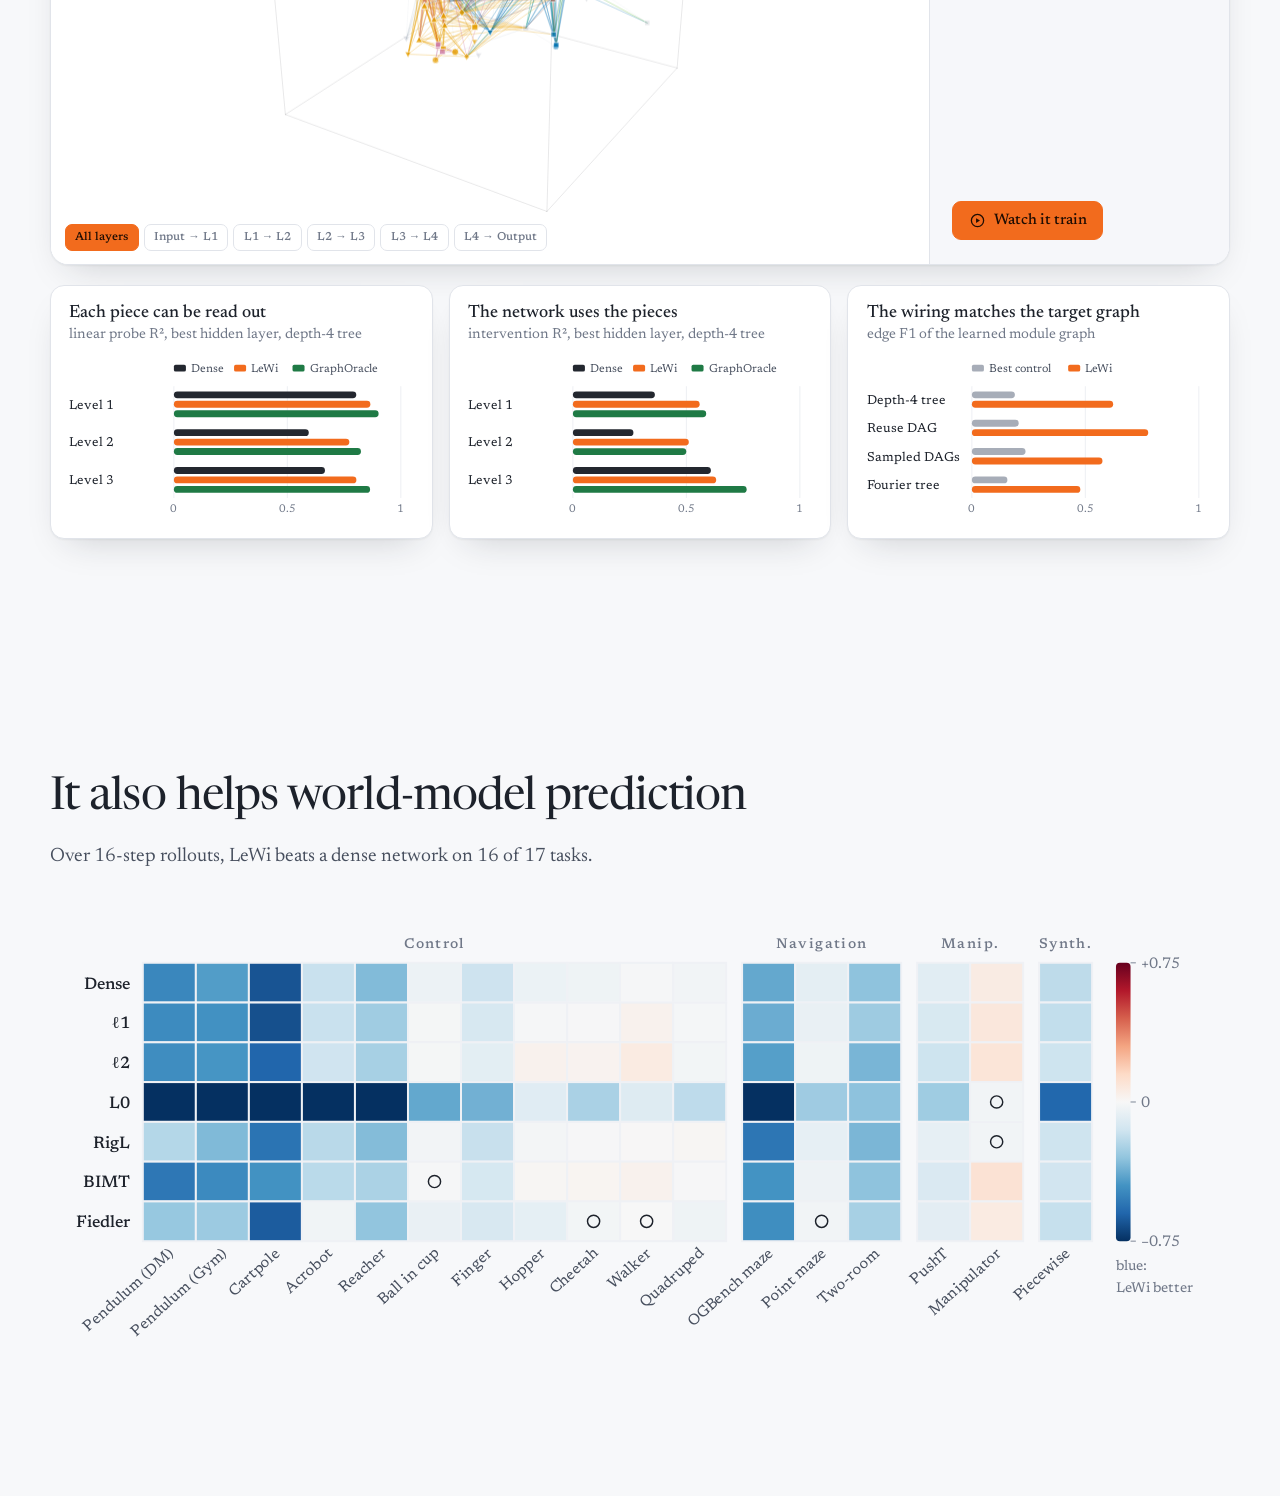
==== commit 510c1f58: "LeWi page: a CSFRBench section (target, examples, learner and the six graph families) and a vertical" ====
--- a/index.html
+++ b/index.html
@@ -18,9 +18,9 @@
 <link rel="icon" href="assets/img/favicon.svg" type="image/svg+xml">
 <link rel="apple-touch-icon" href="assets/img/apple-touch-icon.png">
 <link rel="preload" href="assets/fonts/newsreader-normal-latin.woff2" as="font" type="font/woff2" crossorigin>
-<link rel="stylesheet" href="assets/css/fonts.css?v=202610141433">
-<link rel="stylesheet" href="assets/katex/katex.min.css?v=202610141433">
-<link rel="stylesheet" href="assets/css/site.css?v=202610141433">
+<link rel="stylesheet" href="assets/css/fonts.css?v=202610141450">
+<link rel="stylesheet" href="assets/katex/katex.min.css?v=202610141450">
+<link rel="stylesheet" href="assets/css/site.css?v=202610141450">
 </head>
 <body>
 
@@ -74,10 +74,27 @@
   </div>
 </section>
 
+<section class="band band-alt" id="benchmark" aria-labelledby="bench-h">
+  <div class="wrap">
+    <header class="sec-head">
+      <h2 id="bench-h">CSFRBench: the pieces are known, but hidden</h2>
+      <p class="sec-lede">A benchmark of targets built from small pieces on a graph we know. The learner sees only input&ndash;output examples; the graph is used only to score it.</p>
+    </header>
+    <div class="bench-flow">
+      <figure class="bf-card bf-hidden"><svg id="bench-target" aria-hidden="true"></svg><figcaption><b>Target</b><span>Small pieces on a known graph, kept from the learner.</span></figcaption></figure>
+      <div class="bf-arrow" aria-hidden="true"><svg viewBox="0 0 40 16"><path d="M2 8h34m-7-6l7 6l-7 6"/></svg></div>
+      <figure class="bf-card"><svg id="bench-examples" aria-hidden="true"></svg><figcaption><b>Examples</b><span>Random inputs and the output. This is all the learner sees.</span></figcaption></figure>
+      <div class="bf-arrow" aria-hidden="true"><svg viewBox="0 0 40 16"><path d="M2 8h34m-7-6l7 6l-7 6"/></svg></div>
+      <figure class="bf-card"><svg id="bench-learner" aria-hidden="true"></svg><figcaption><b>Learner</b><span>Trained on the examples, then scored against the graph.</span></figcaption></figure>
+    </div>
+    <div class="bench-graphs" id="bench-graphs" role="img" aria-label="The six graph families of CSFRBench: depth-4 tree, depth-5 tree, reuse DAG, sampled DAGs, flat modules and a high-arity node."></div>
+  </div>
+</section>
+
 <section class="band band-alt" id="gap" aria-labelledby="gap-h">
   <div class="wrap">
     <header class="sec-head">
-      <h2 id="gap-h">Standard networks miss most of this gain</h2>
+      <h2 id="gap-h">Standard networks miss most of the gain</h2>
       <p class="sec-lede">A network given the target&rsquo;s graph learns much faster. Dense and sparse baselines stay far behind. LeWi is not given the graph.</p>
     </header>
     <div class="gapbox">
@@ -188,13 +205,13 @@
 
 <div class="tip" id="tip" role="tooltip"></div>
 
-<script src="assets/data/hero.js?v=202610141433"></script>
-<script src="assets/data/pieces.js?v=202610141433" defer></script>
-<script src="assets/data/curves.js?v=202610141433" defer></script>
-<script src="assets/data/graphs.js?v=202610141433" defer></script>
-<script src="assets/data/gallery.js?v=202610141433" defer></script>
-<script src="assets/data/alignment.js?v=202610141433" defer></script>
-<script src="assets/data/worldmodel.js?v=202610141433" defer></script>
-<script src="assets/js/site.js?v=202610141433" defer></script>
+<script src="assets/data/hero.js?v=202610141450"></script>
+<script src="assets/data/pieces.js?v=202610141450" defer></script>
+<script src="assets/data/curves.js?v=202610141450" defer></script>
+<script src="assets/data/graphs.js?v=202610141450" defer></script>
+<script src="assets/data/gallery.js?v=202610141450" defer></script>
+<script src="assets/data/alignment.js?v=202610141450" defer></script>
+<script src="assets/data/worldmodel.js?v=202610141450" defer></script>
+<script src="assets/js/site.js?v=202610141450" defer></script>
 </body>
 </html>
--- a/assets/css/site.css
+++ b/assets/css/site.css
@@ -285,6 +285,40 @@
 
 .tip-clip { display: block; width: 168px; height: 168px; border-radius: 6px; margin: 0.4rem 0 0.2rem; }
 
+/* ------------------------------------------------------------------ CSFRBench */
+
+.bench-flow { display: grid; grid-template-columns: minmax(0, 1fr) 56px minmax(0, 1fr) 56px minmax(0, 1fr); align-items: stretch; }
+.bf-card { margin: 0; background: var(--panel); border: 1px solid var(--hair); border-radius: 16px; box-shadow: var(--shadow); padding: 1.2rem 1.3rem 1.1rem; display: flex; flex-direction: column; gap: 1rem; }
+.bf-card svg { width: 100%; height: 190px; }
+.bf-card figcaption b { display: block; font: 500 1.15rem/1.3 var(--serif); color: var(--ink); }
+.bf-card figcaption span { display: block; font: 400 0.98rem/1.45 var(--serif); color: var(--muted); }
+.bf-hidden { border-style: dashed; border-color: var(--faint); background: color-mix(in srgb, var(--panel) 70%, var(--paper-2)); }
+.bf-arrow { display: grid; place-items: center; }
+.bf-arrow svg { width: 40px; height: 16px; }
+.bf-arrow path { fill: none; stroke: var(--faint); stroke-width: 1.6; stroke-linecap: round; stroke-linejoin: round; }
+.bx-h { font: italic 400 15px var(--serif); fill: var(--muted); }
+.bx-in { fill: var(--ink); }
+.bx-out { fill: var(--ink); stroke: var(--ink); stroke-width: 1.2; }
+.bx-arrow { fill: none; stroke: var(--faint); stroke-width: 1.4; stroke-linecap: round; stroke-linejoin: round; }
+.bl-e line { stroke: var(--faint); stroke-width: 0.6; stroke-opacity: 0.55; }
+.bl-n { fill: var(--base); stroke: var(--panel); stroke-width: 1.5; }
+.bl-out { fill: var(--ink); stroke: var(--panel); stroke-width: 1.5; }
+.bench-graphs { display: grid; grid-template-columns: repeat(6, minmax(0, 1fr)); gap: 0.8rem; margin-top: 1.6rem; }
+.bg-card { margin: 0; text-align: center; }
+.bg-card svg { width: 100%; height: auto; display: block; margin: 0 auto 0.5rem; max-width: 170px; }
+.bg-card b { display: block; font: 500 1rem/1.3 var(--serif); color: var(--ink); }
+.bg-card span { display: block; font: 400 0.9rem/1.35 var(--serif); color: var(--muted); }
+.bg-e line { stroke: var(--gedge); stroke-width: 1; stroke-opacity: 0.7; }
+.bg-input { fill: var(--leaf); stroke: var(--gedge); stroke-width: 0.8; }
+.bg-function { fill: var(--func); }
+.bg-readout { fill: var(--readout); }
+@media (max-width: 860px) {
+  .bench-flow { grid-template-columns: minmax(0, 1fr); gap: 0.2rem; }
+  .bf-arrow { height: 40px; }
+  .bf-arrow svg { transform: rotate(90deg); }
+  .bench-graphs { grid-template-columns: repeat(3, minmax(0, 1fr)); row-gap: 1.4rem; }
+}
+
 /* ------------------------------------------------------------------ alignment results */
 
 .align-row { display: grid; grid-template-columns: repeat(3, minmax(0, 1fr)); gap: 1rem; margin-top: 1.25rem; }
@@ -333,7 +367,8 @@
 .wm-cell { stroke: var(--paper-2); stroke-width: 1.5; cursor: default; }
 .wm-cell:hover { stroke: var(--ink); stroke-width: 1.5; }
 .wm-tie { fill: none; stroke: var(--ink); stroke-width: 1.1; pointer-events: none; }
-.wm-scale-t { font: 400 10.5px var(--mono); fill: var(--muted); }
+.wm-scale-t { font: 400 11.5px var(--mono); fill: var(--muted); font-variant-numeric: tabular-nums; }
+.wm-scale-tick { stroke: var(--faint); stroke-width: 1; }
 .wm-scale-k { font: 400 10.5px var(--sans); fill: var(--muted); }
 
 
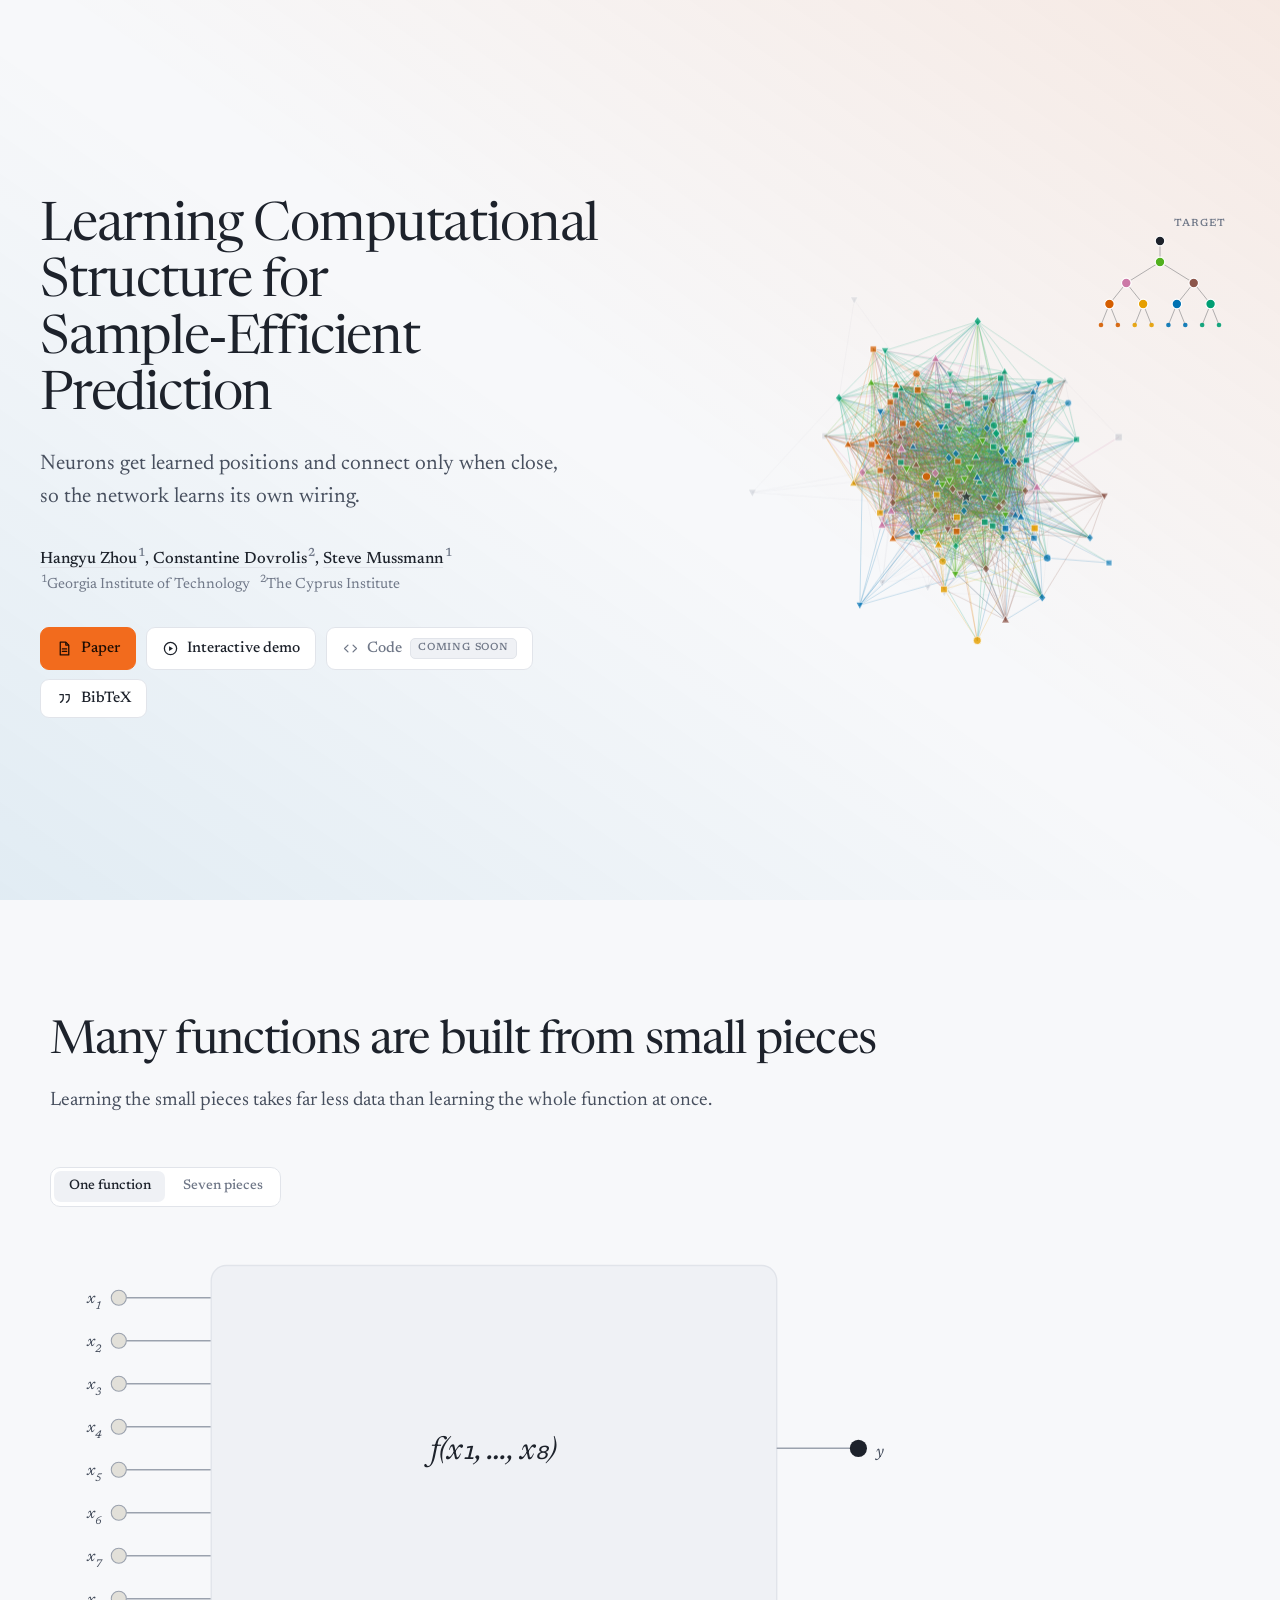
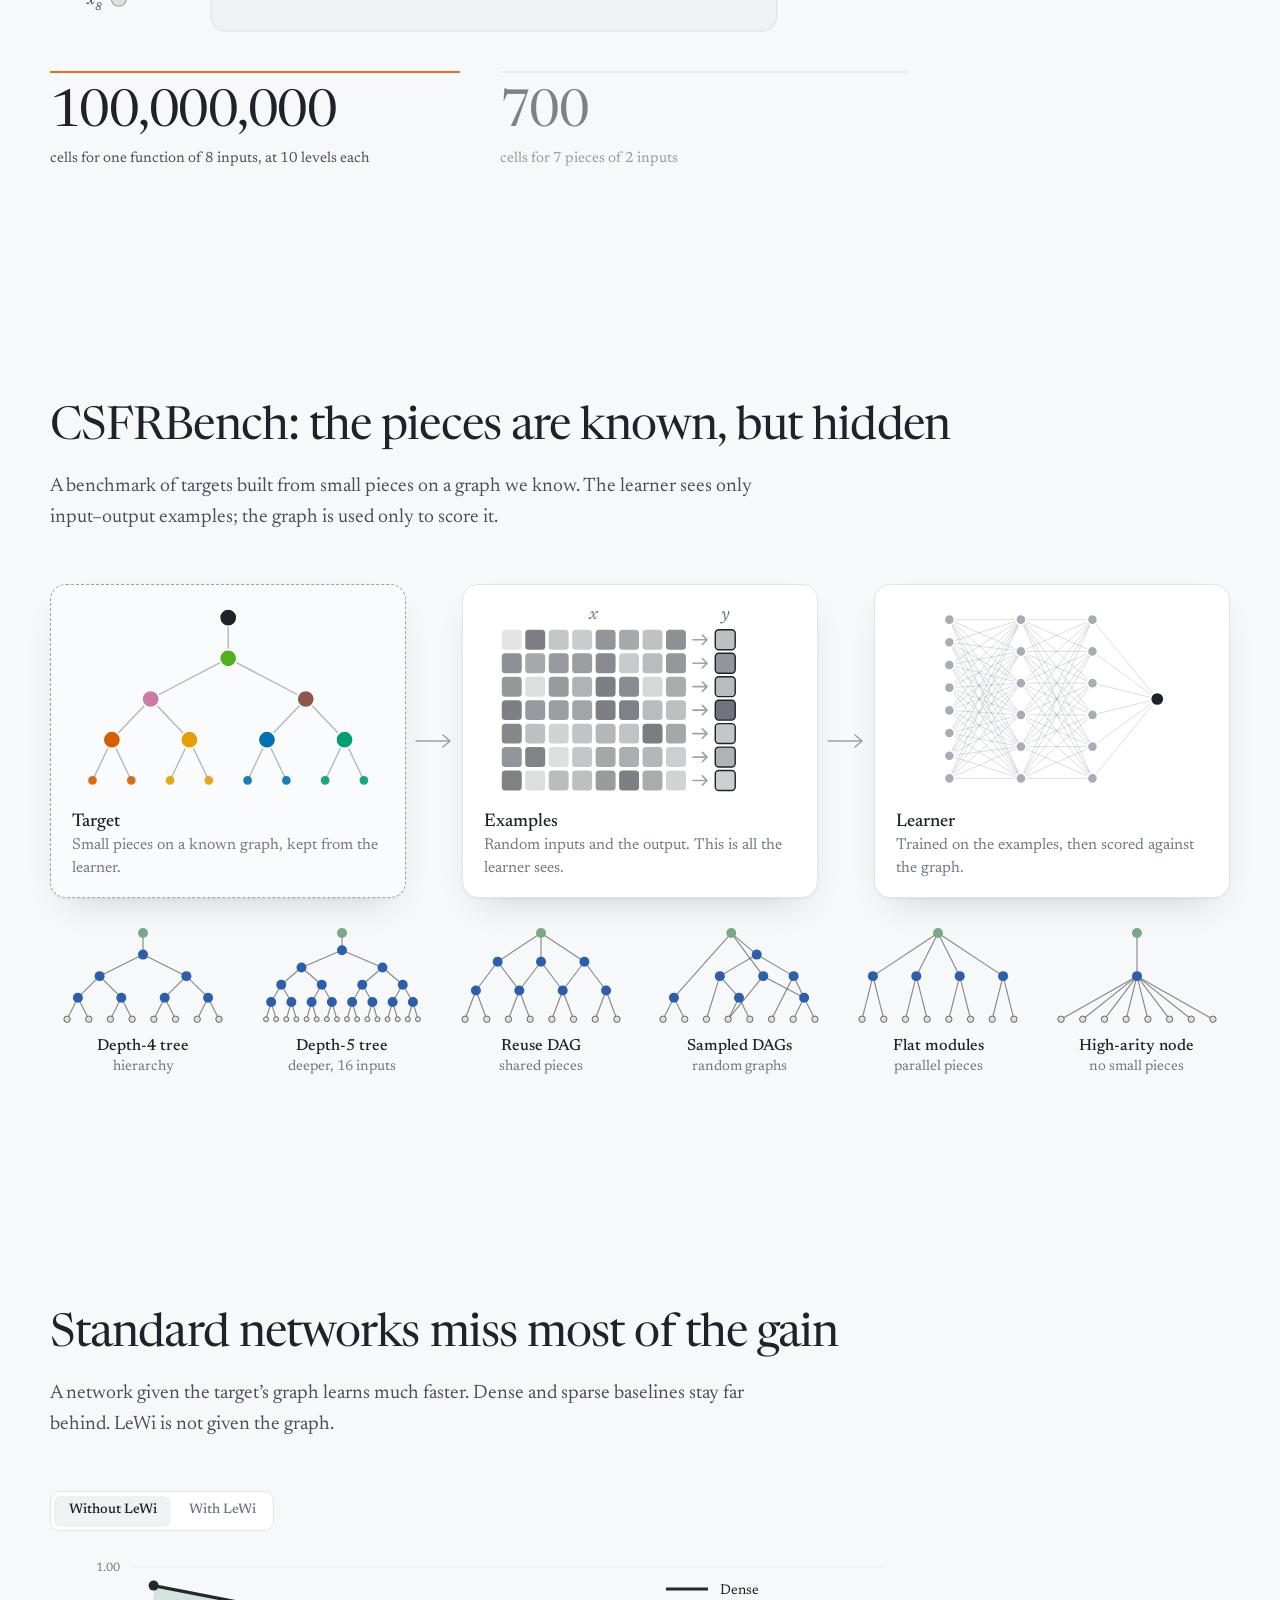
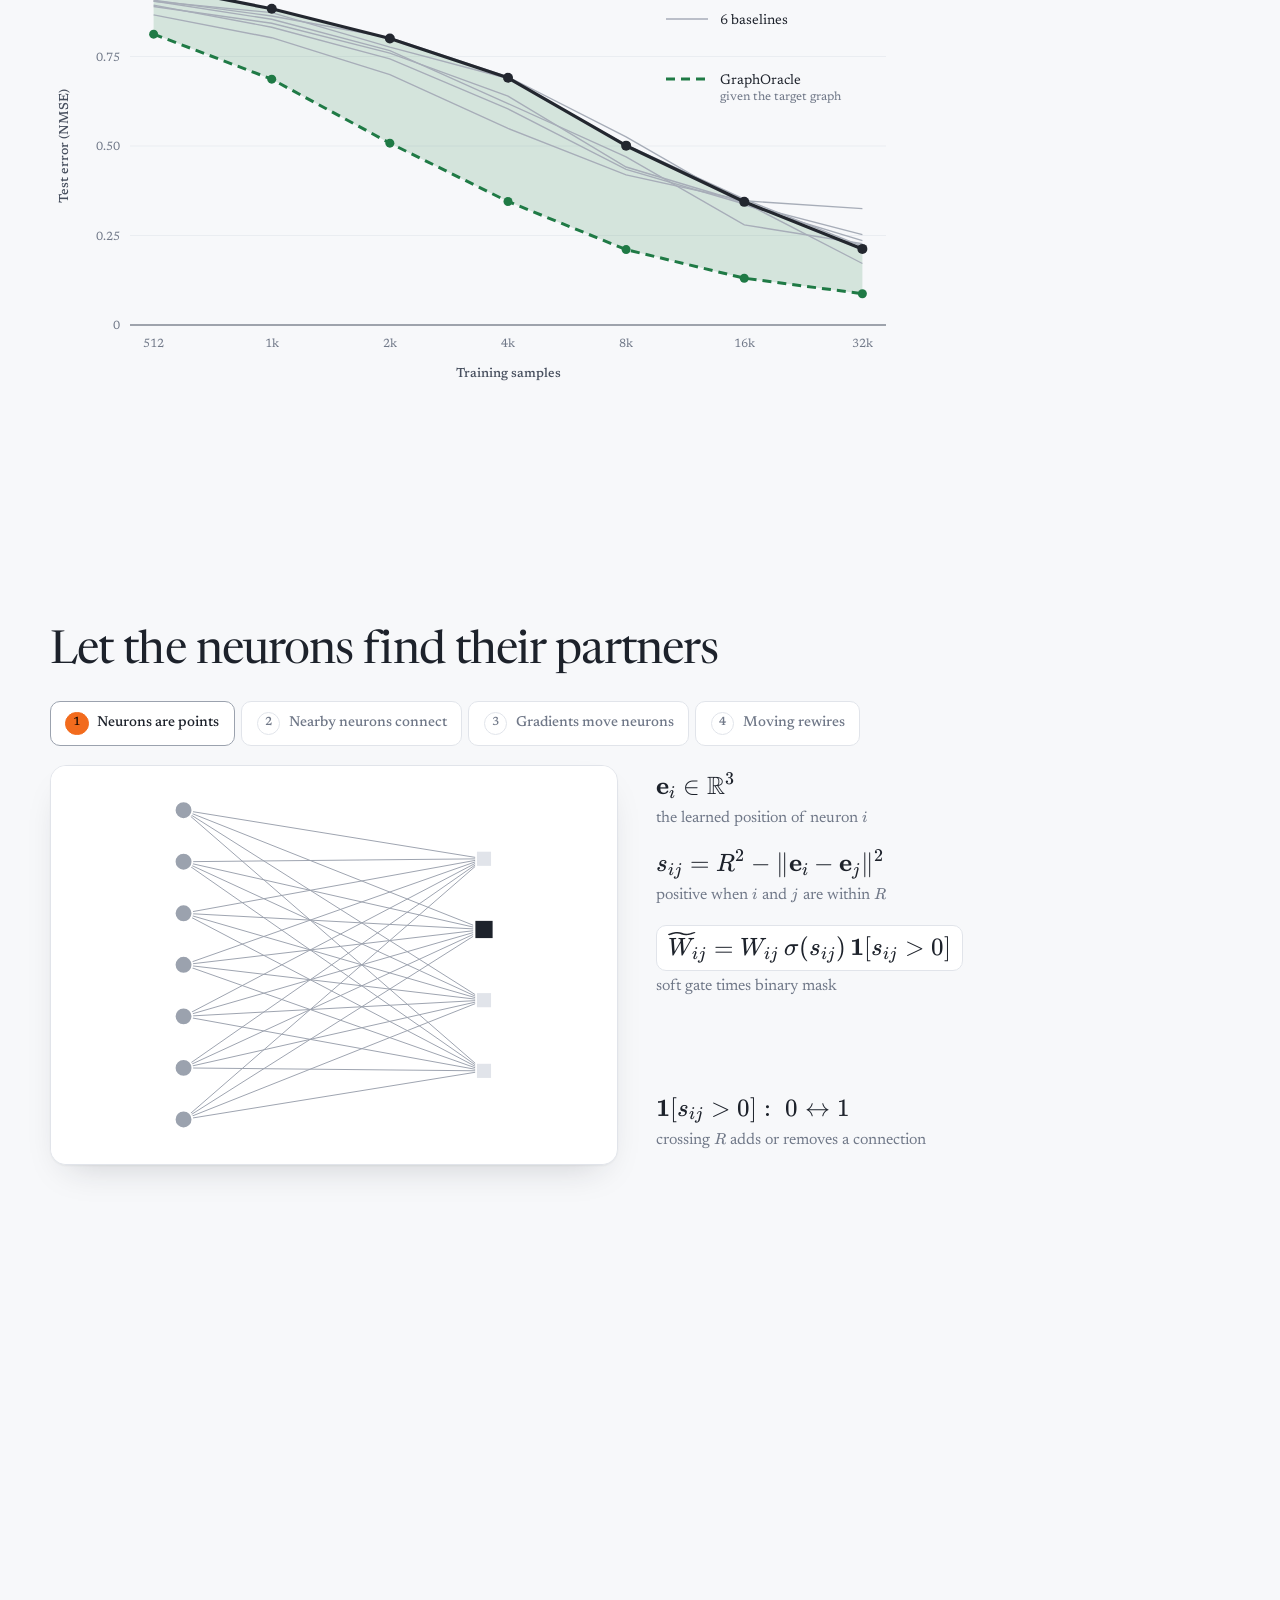
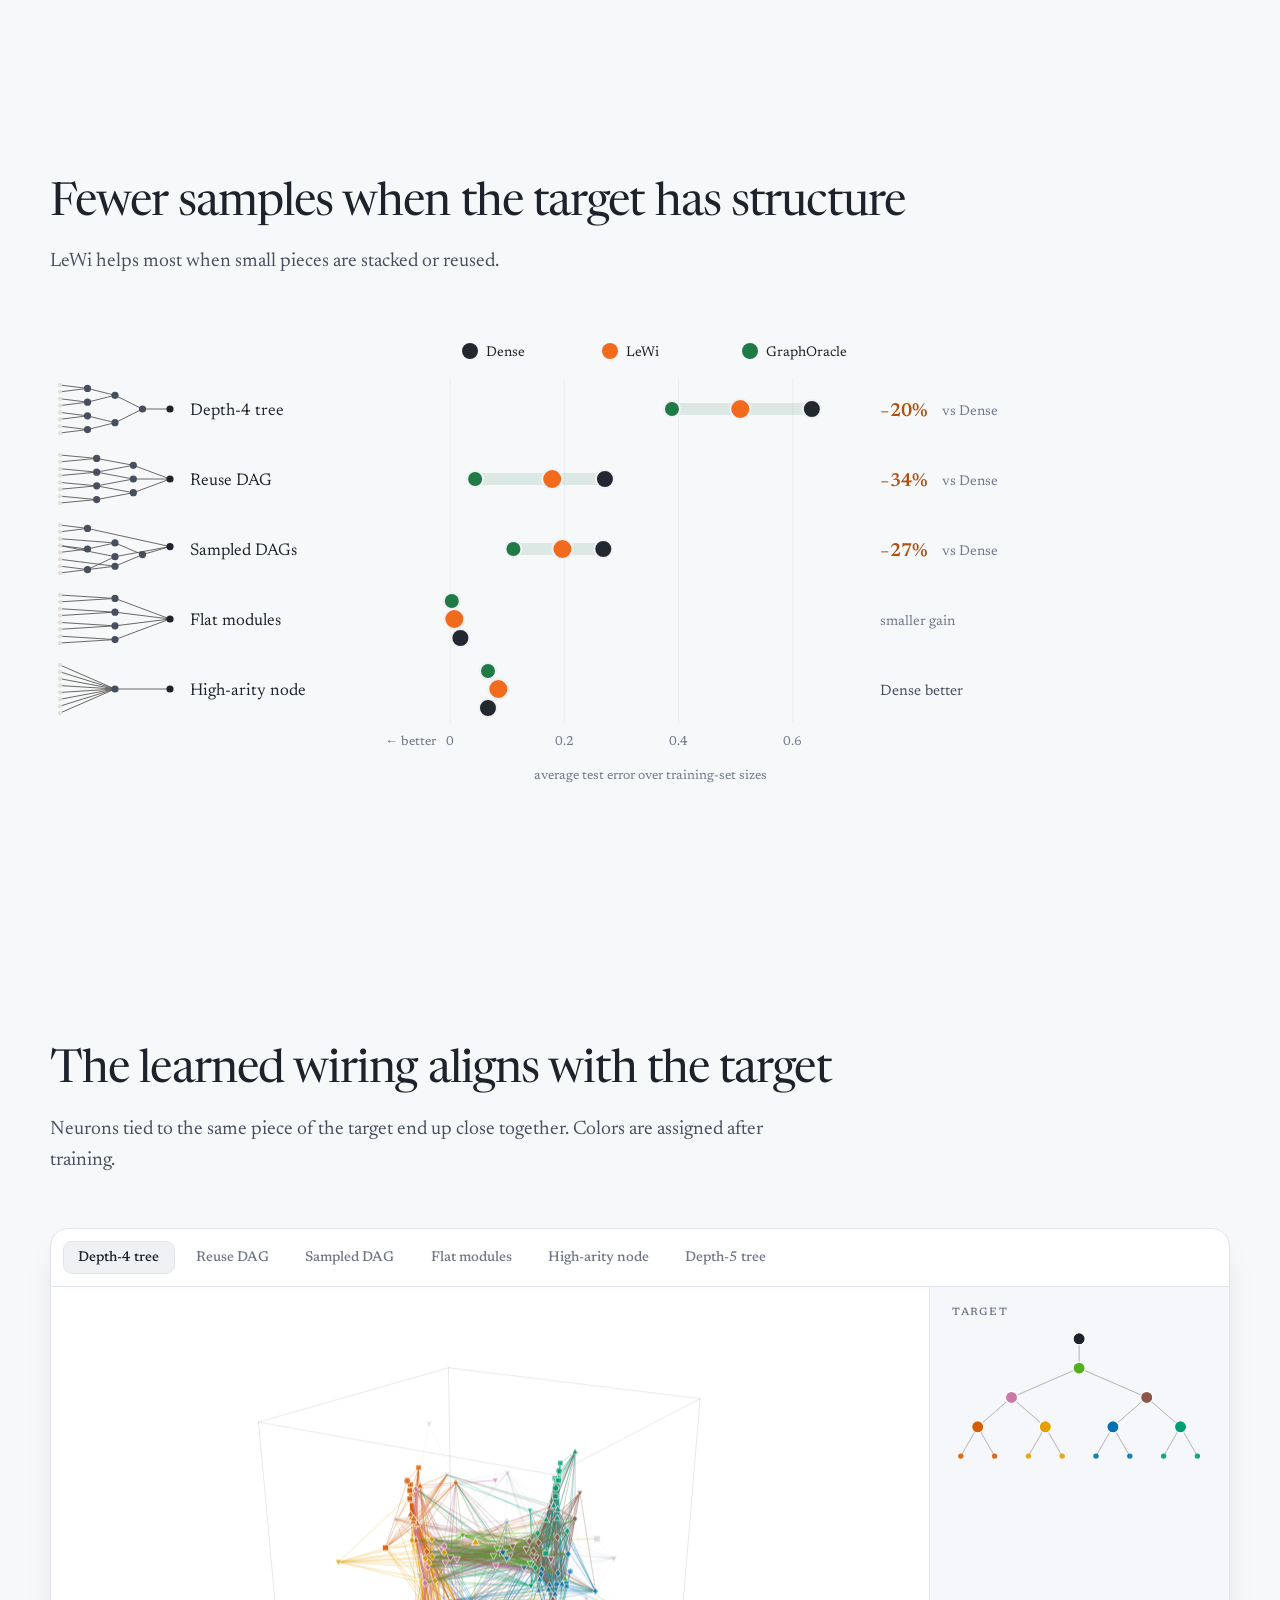
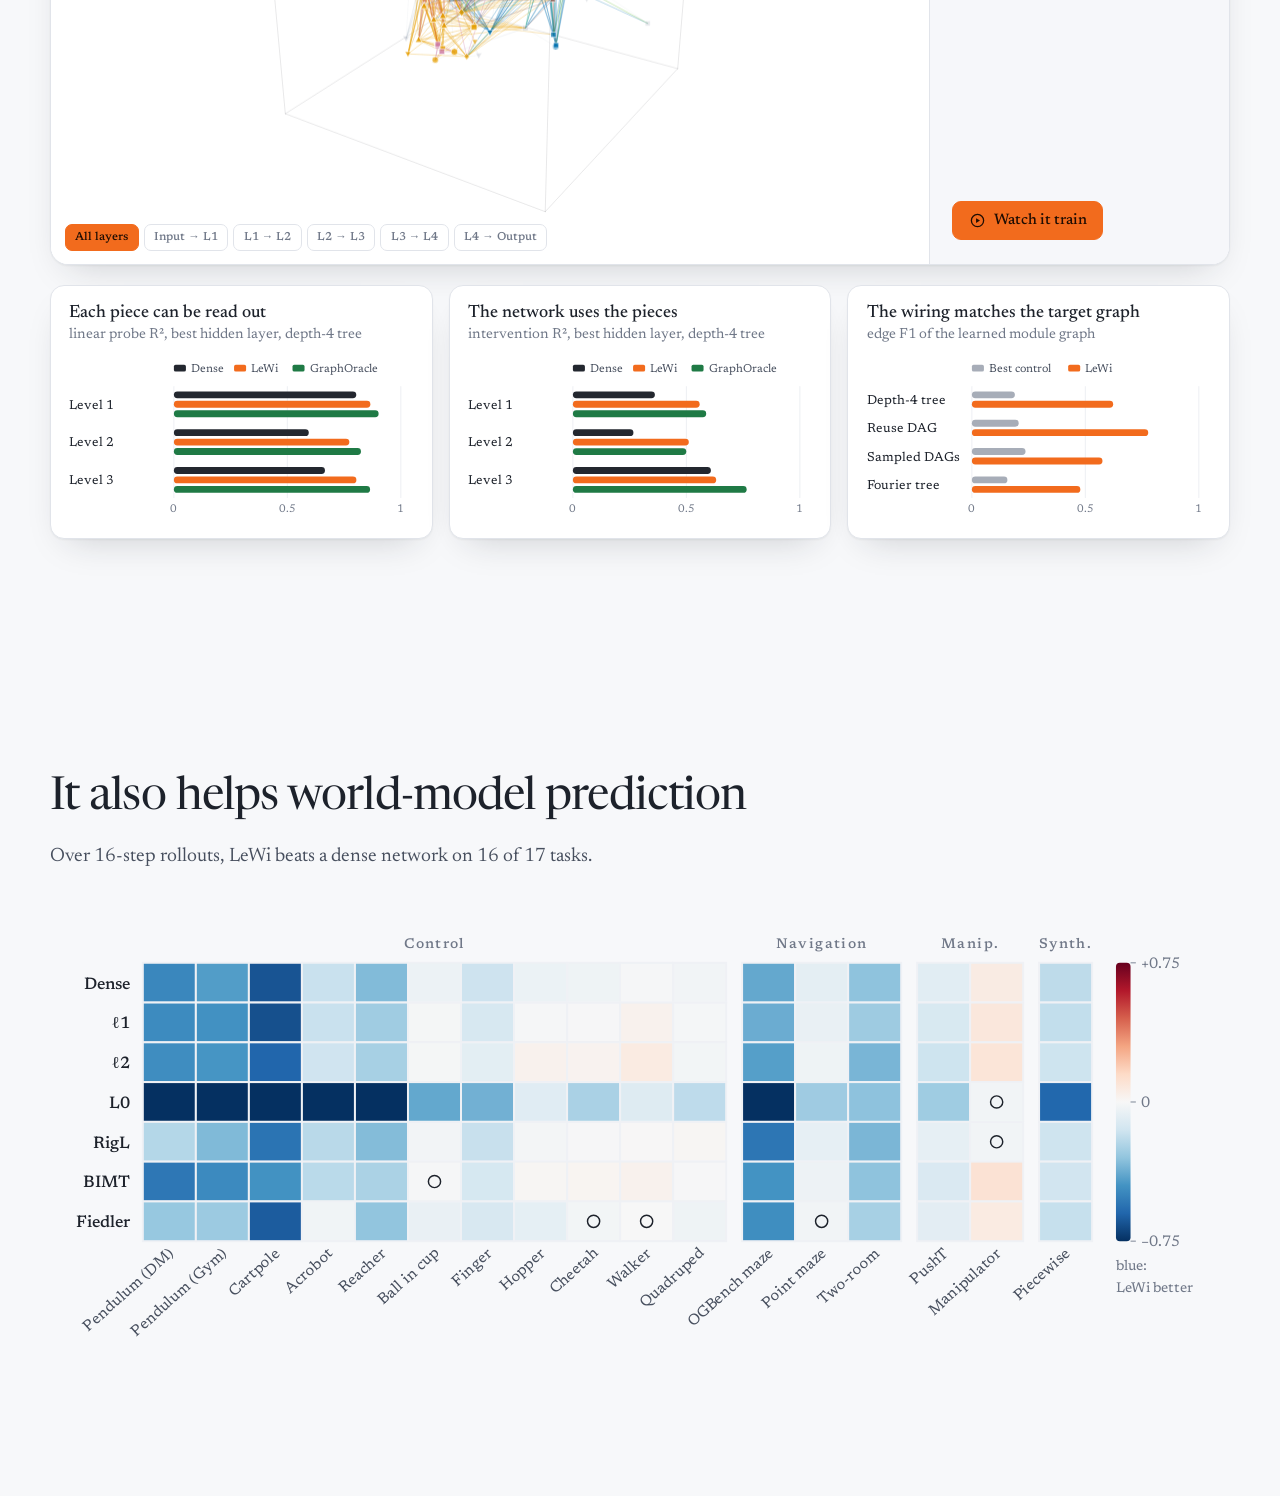
==== commit 8cf939b5: "LeWi page: the paper is now the arXiv version (arxiv-v1) Co-Authored-By: Claude Opus 5.5 <noreply@an" ====
--- a/index.html
+++ b/index.html
@@ -18,9 +18,9 @@
 <link rel="icon" href="assets/img/favicon.svg" type="image/svg+xml">
 <link rel="apple-touch-icon" href="assets/img/apple-touch-icon.png">
 <link rel="preload" href="assets/fonts/newsreader-normal-latin.woff2" as="font" type="font/woff2" crossorigin>
-<link rel="stylesheet" href="assets/css/fonts.css?v=202610141450">
-<link rel="stylesheet" href="assets/katex/katex.min.css?v=202610141450">
-<link rel="stylesheet" href="assets/css/site.css?v=202610141450">
+<link rel="stylesheet" href="assets/css/fonts.css?v=202610151622">
+<link rel="stylesheet" href="assets/katex/katex.min.css?v=202610151622">
+<link rel="stylesheet" href="assets/css/site.css?v=202610151622">
 </head>
 <body>
 
@@ -205,13 +205,13 @@
 
 <div class="tip" id="tip" role="tooltip"></div>
 
-<script src="assets/data/hero.js?v=202610141450"></script>
-<script src="assets/data/pieces.js?v=202610141450" defer></script>
-<script src="assets/data/curves.js?v=202610141450" defer></script>
-<script src="assets/data/graphs.js?v=202610141450" defer></script>
-<script src="assets/data/gallery.js?v=202610141450" defer></script>
-<script src="assets/data/alignment.js?v=202610141450" defer></script>
-<script src="assets/data/worldmodel.js?v=202610141450" defer></script>
-<script src="assets/js/site.js?v=202610141450" defer></script>
+<script src="assets/data/hero.js?v=202610151622"></script>
+<script src="assets/data/pieces.js?v=202610151622" defer></script>
+<script src="assets/data/curves.js?v=202610151622" defer></script>
+<script src="assets/data/graphs.js?v=202610151622" defer></script>
+<script src="assets/data/gallery.js?v=202610151622" defer></script>
+<script src="assets/data/alignment.js?v=202610151622" defer></script>
+<script src="assets/data/worldmodel.js?v=202610151622" defer></script>
+<script src="assets/js/site.js?v=202610151622" defer></script>
 </body>
 </html>
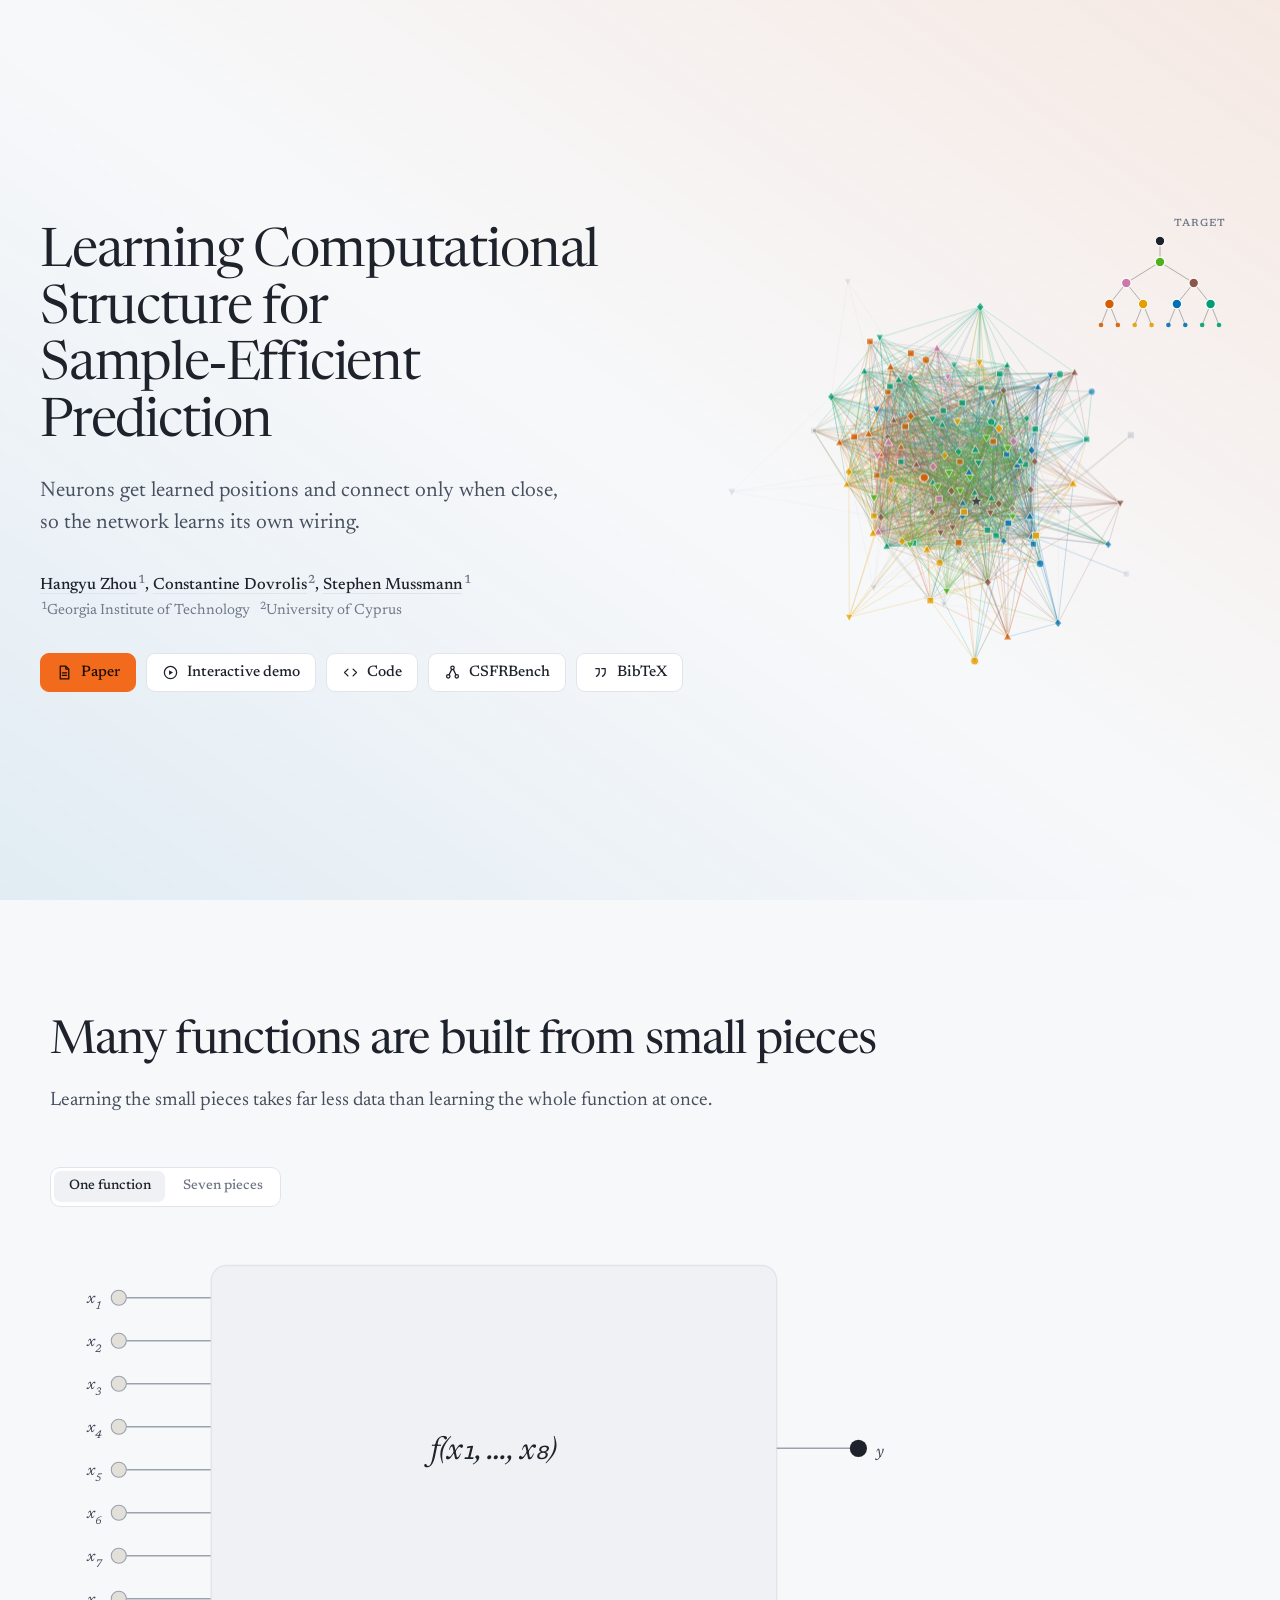
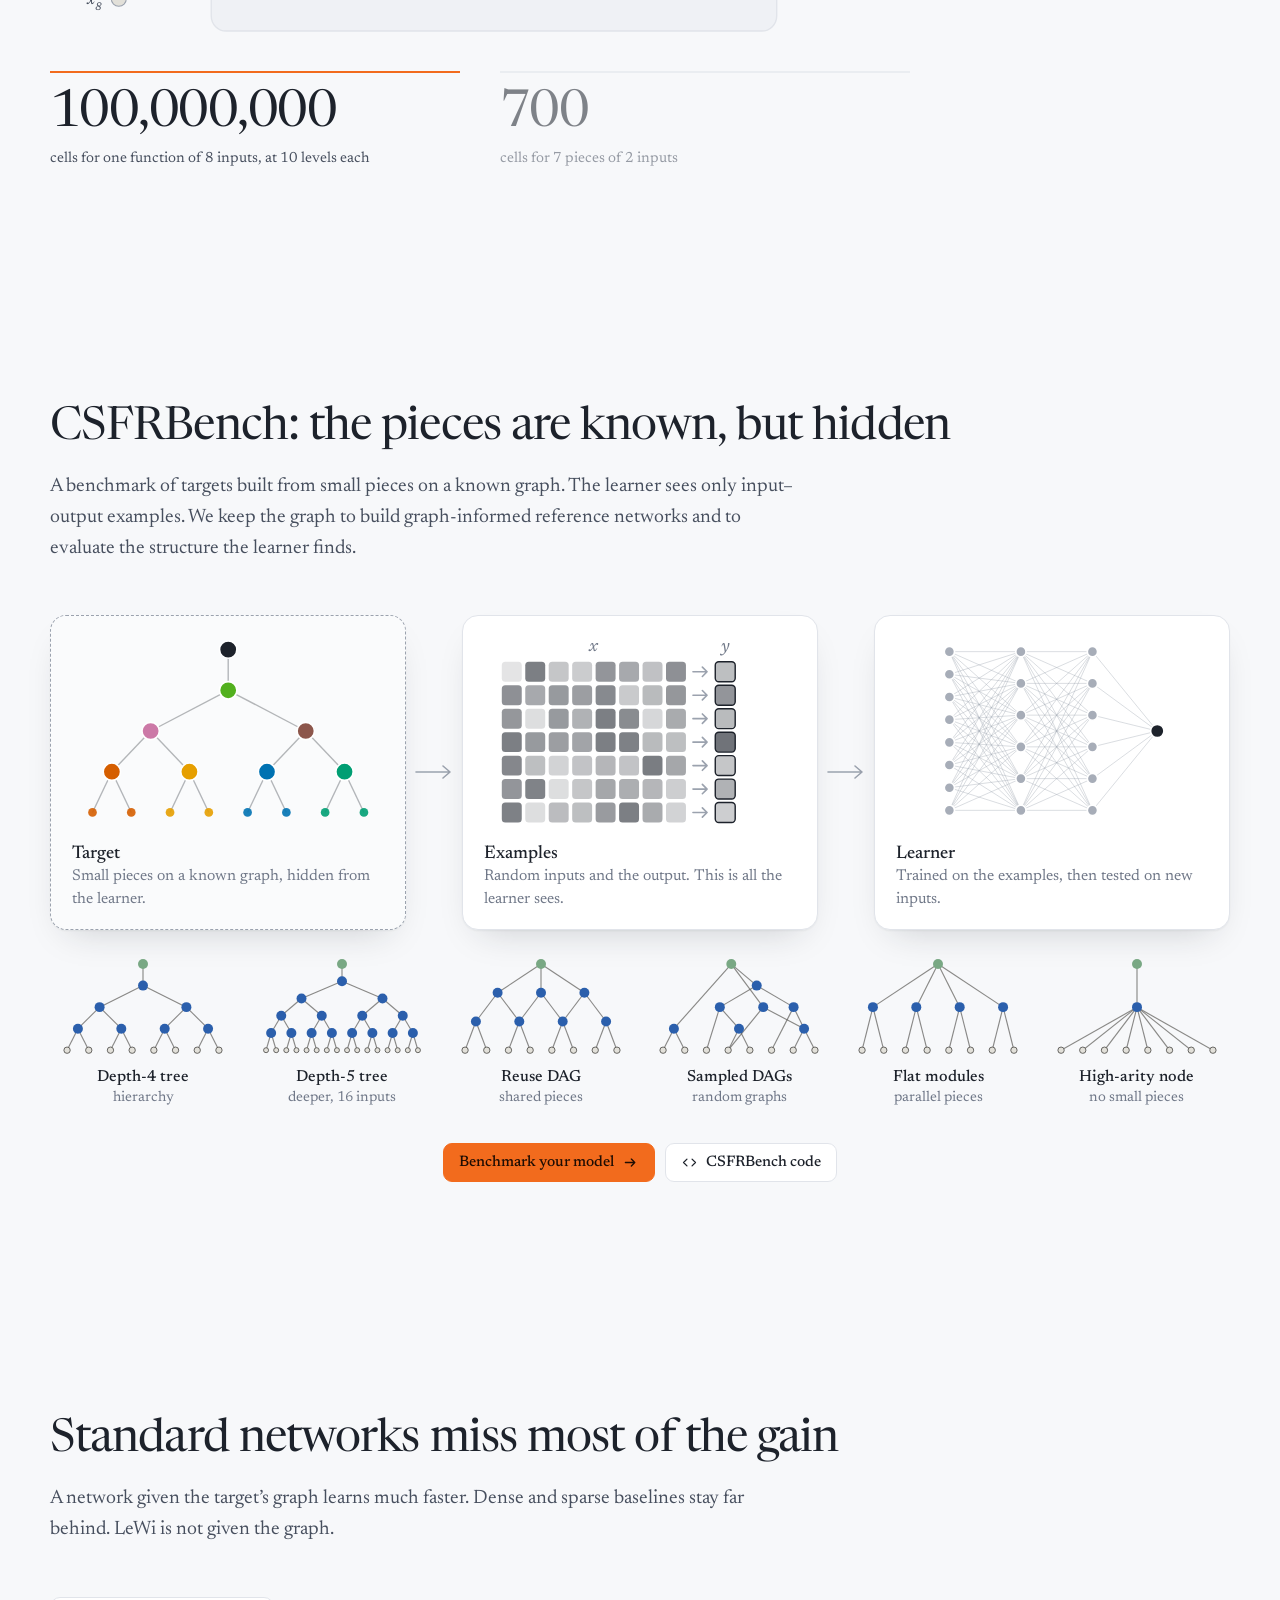
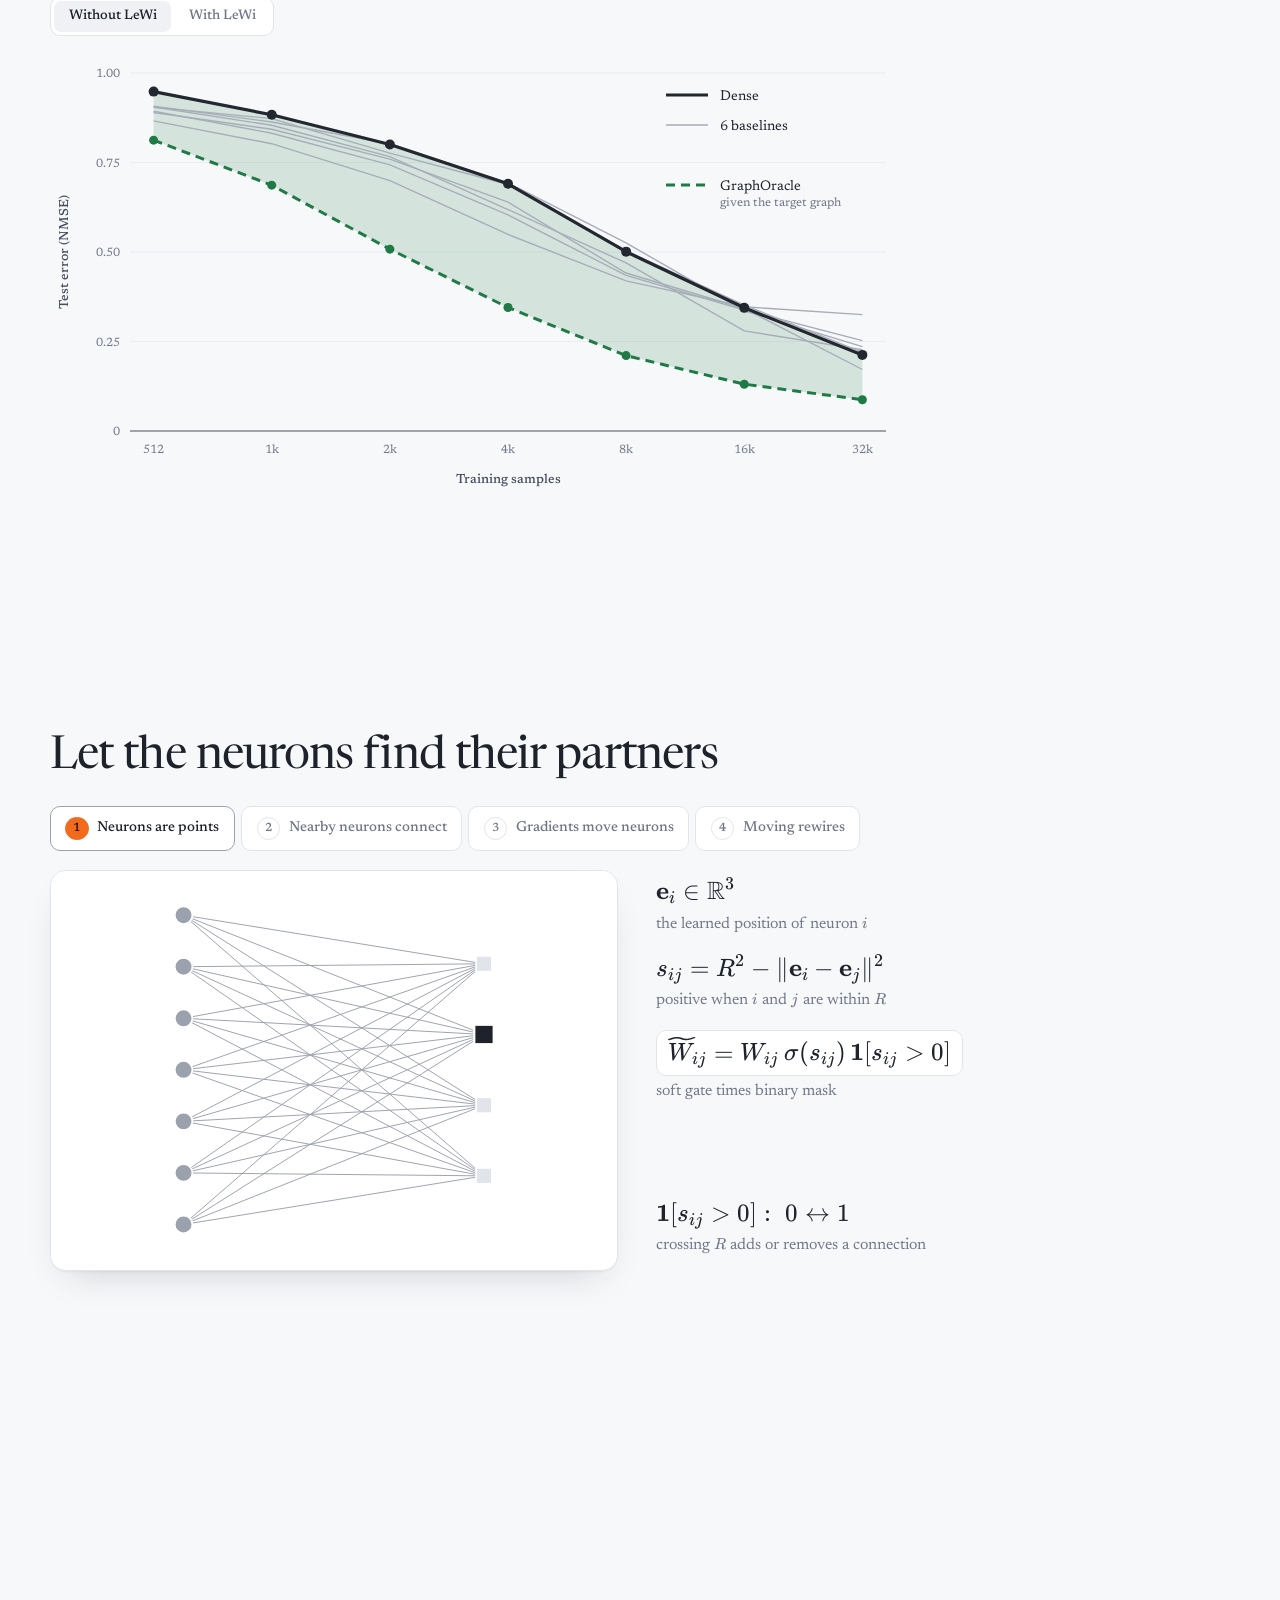
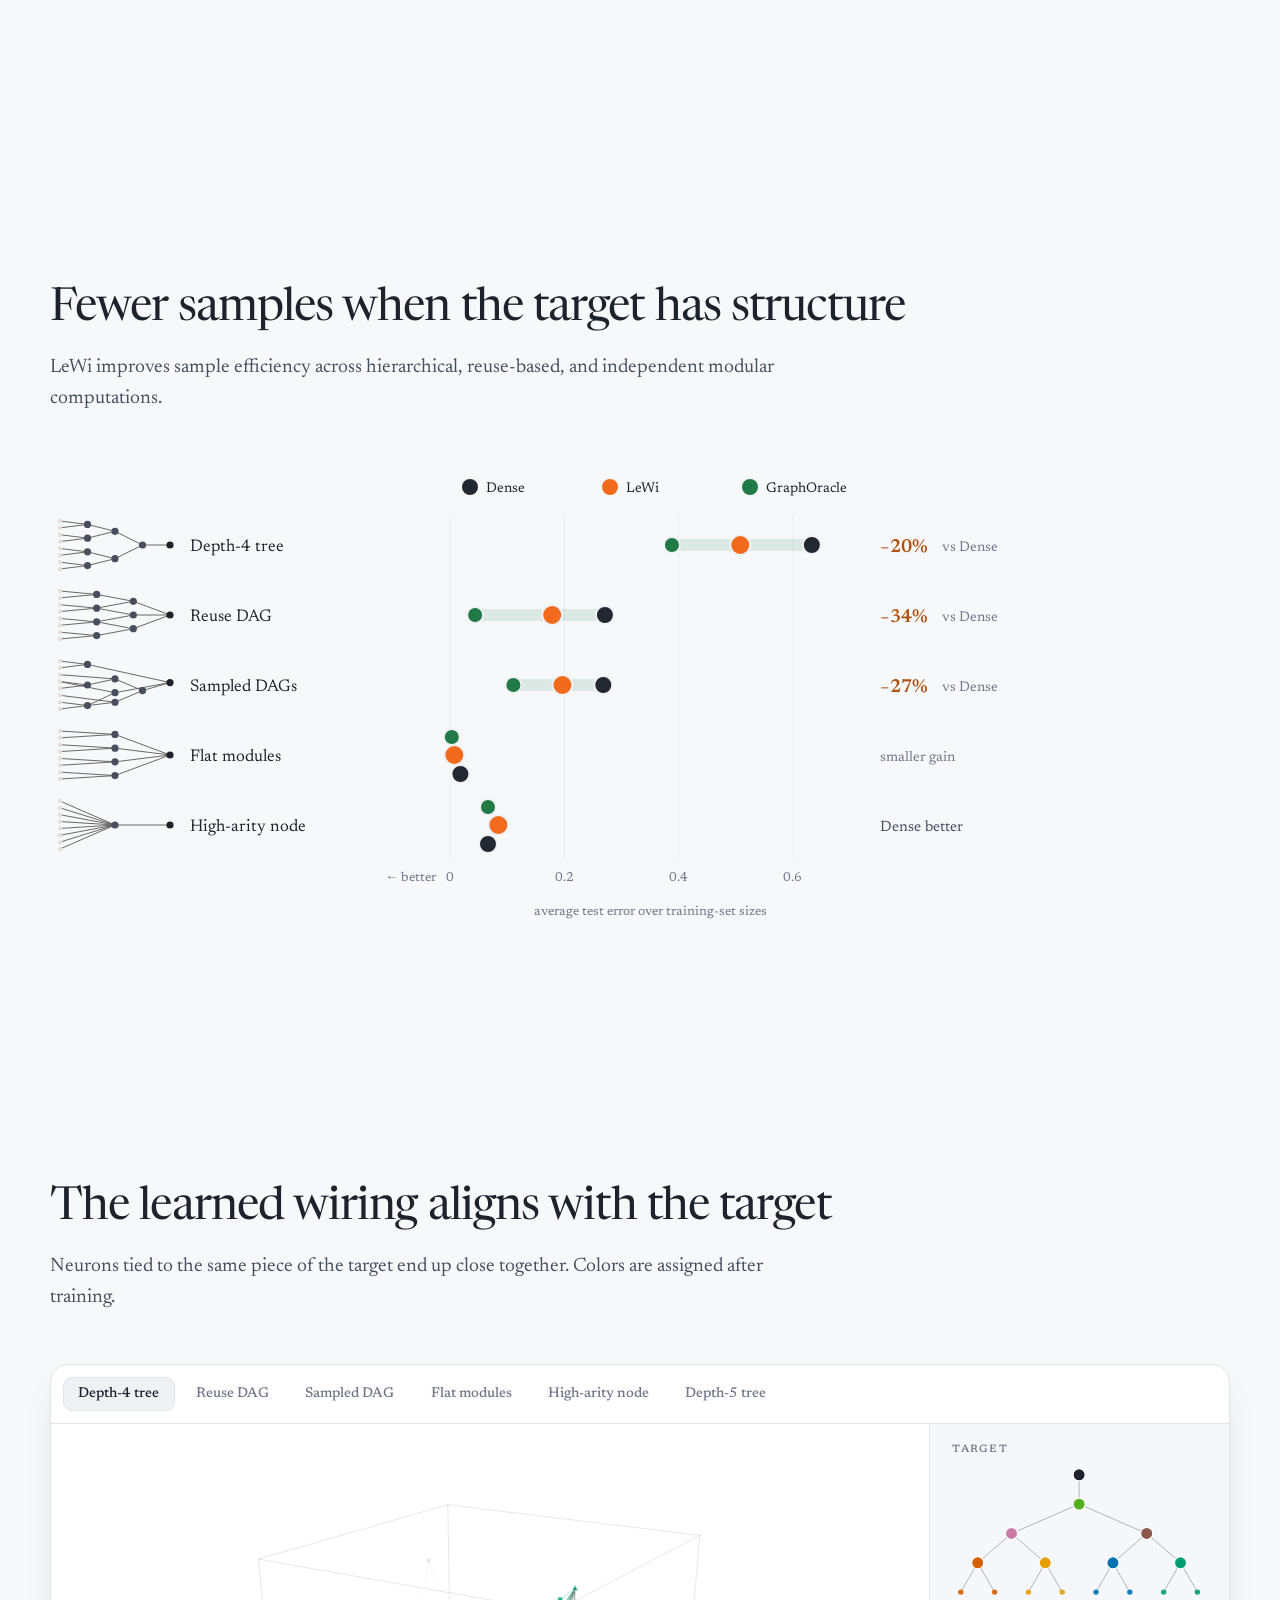
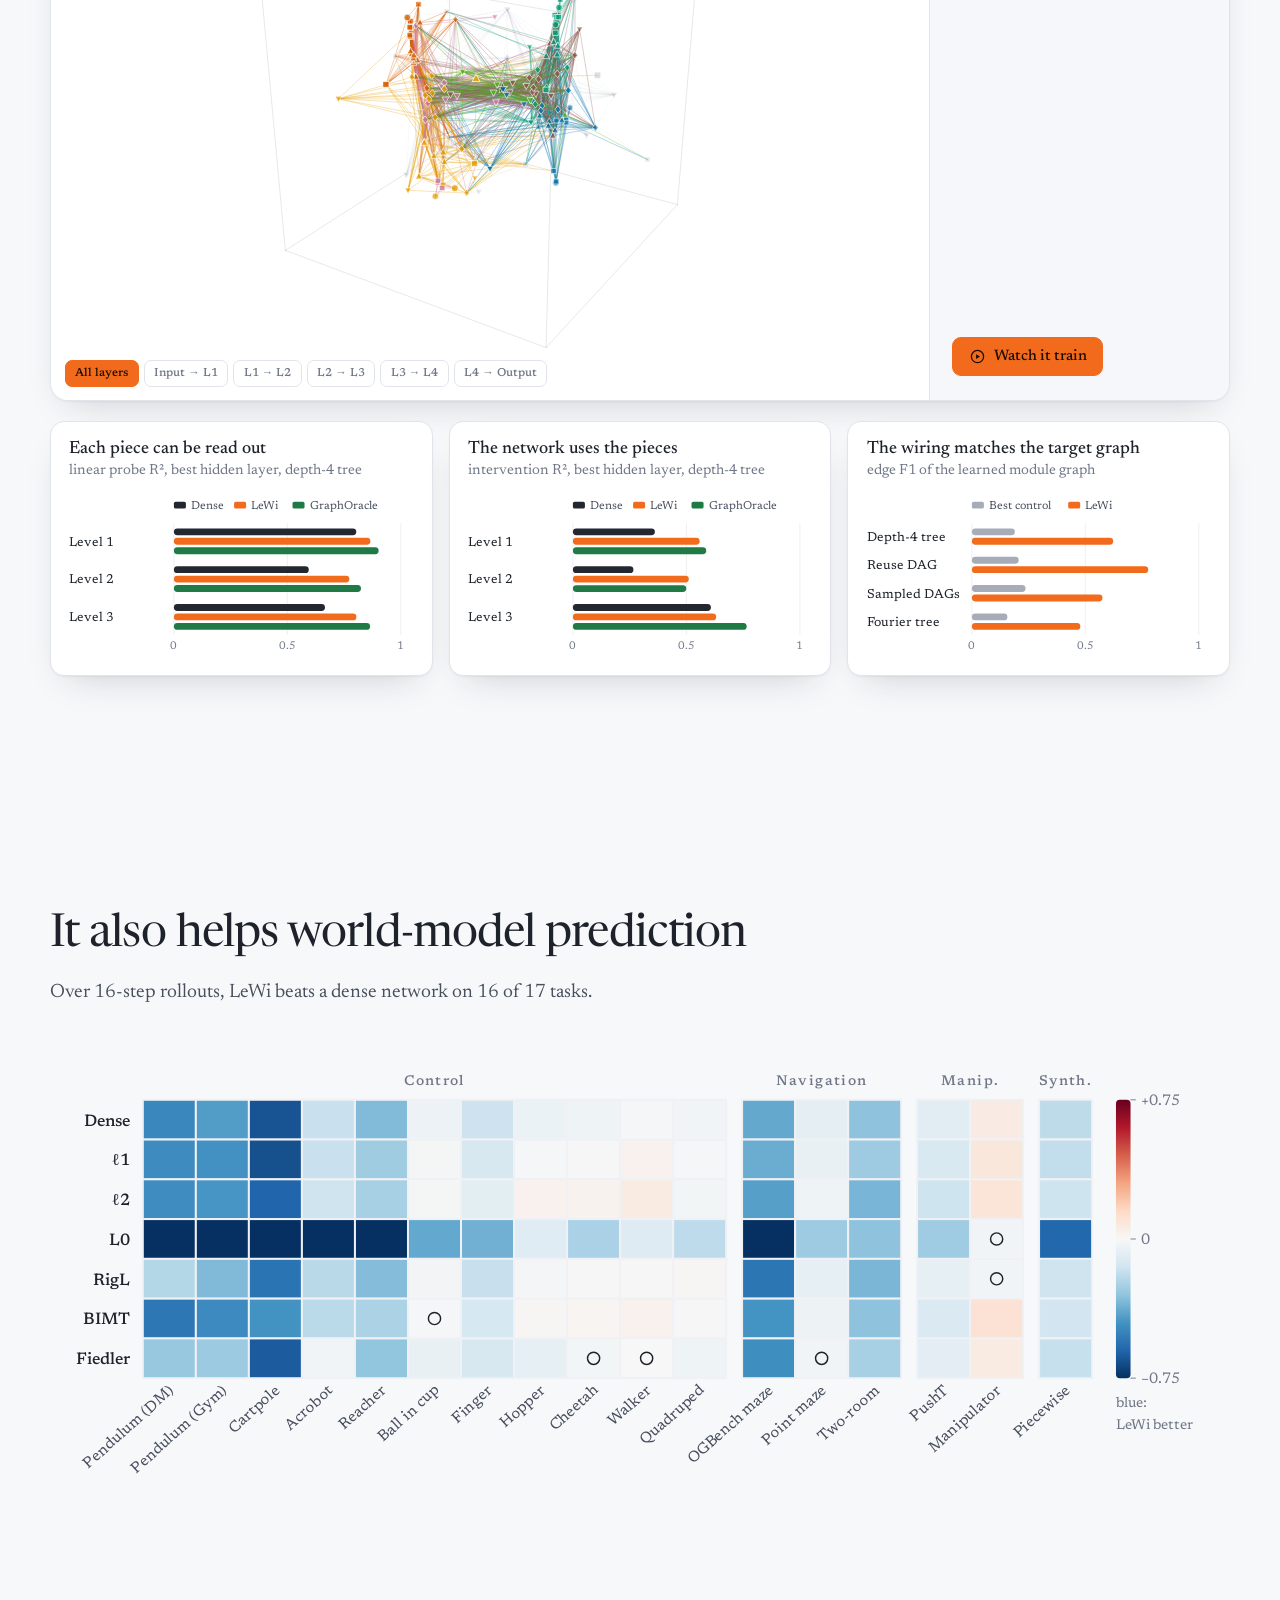
==== commit 1250e173: "LeWi page: Stephen Mussmann, University of Cyprus, the sample-efficiency sentence of the final paper" ====
--- a/index.html
+++ b/index.html
@@ -18,9 +18,9 @@
 <link rel="icon" href="assets/img/favicon.svg" type="image/svg+xml">
 <link rel="apple-touch-icon" href="assets/img/apple-touch-icon.png">
 <link rel="preload" href="assets/fonts/newsreader-normal-latin.woff2" as="font" type="font/woff2" crossorigin>
-<link rel="stylesheet" href="assets/css/fonts.css?v=202610151622">
-<link rel="stylesheet" href="assets/katex/katex.min.css?v=202610151622">
-<link rel="stylesheet" href="assets/css/site.css?v=202610151622">
+<link rel="stylesheet" href="assets/css/fonts.css?v=202610201612">
+<link rel="stylesheet" href="assets/katex/katex.min.css?v=202610201612">
+<link rel="stylesheet" href="assets/css/site.css?v=202610201612">
 </head>
 <body>
 
@@ -32,13 +32,14 @@
       <h1 class="title">Learning Computational Structure for Sample&#8209;Efficient Prediction</h1>
       <p class="tldr">Neurons get learned positions and connect only when close, so the network learns its own wiring.</p>
       <div class="byline">
-        <p class="authors"><a href="https://zhou-hangyu.github.io/">Hangyu Zhou</a><sup>1</sup>, <a href="https://sites.cc.gatech.edu/fac/constantinos.dovrolis/">Constantine Dovrolis</a><sup>2</sup>, <a href="https://steve.mussmann.us/">Steve Mussmann</a><sup>1</sup></p>
-        <p class="affils"><sup>1</sup>Georgia Institute of Technology &nbsp; <sup>2</sup>The Cyprus Institute</p>
+        <p class="authors"><a href="https://zhou-hangyu.github.io/">Hangyu Zhou</a><sup>1</sup>, <a href="https://sites.cc.gatech.edu/fac/constantinos.dovrolis/">Constantine Dovrolis</a><sup>2</sup>, <a href="https://steve.mussmann.us/">Stephen Mussmann</a><sup>1</sup></p>
+        <p class="affils"><sup>1</sup>Georgia Institute of Technology &nbsp; <sup>2</sup>University of Cyprus</p>
       </div>
       <div class="actions">
         <a class="btn btn-primary" href="paper/lewi.pdf"><svg viewBox="0 0 20 20" aria-hidden="true"><path d="M5 2.5h6.5L15 6v11.5H5z" fill="none" stroke="currentColor" stroke-width="1.5" stroke-linejoin="round"/><path d="M11.5 2.5V6H15" fill="none" stroke="currentColor" stroke-width="1.5" stroke-linejoin="round"/><path d="M7.5 10.5h5M7.5 13.5h5" stroke="currentColor" stroke-width="1.5" stroke-linecap="round"/></svg>Paper</a>
         <a class="btn" href="demo/index.html"><svg viewBox="0 0 20 20" aria-hidden="true"><circle cx="10" cy="10" r="7.2" fill="none" stroke="currentColor" stroke-width="1.5"/><path d="M8.3 7.2v5.6l4.6-2.8z" fill="currentColor"/></svg>Interactive demo</a>
-        <span class="btn btn-soon" aria-disabled="true" title="The code will be released soon."><svg viewBox="0 0 20 20" aria-hidden="true"><path d="M7 6 3 10l4 4M13 6l4 4-4 4" fill="none" stroke="currentColor" stroke-width="1.5" stroke-linecap="round" stroke-linejoin="round"/></svg>Code<span class="soon">coming soon</span></span>
+        <a class="btn" href="https://github.com/Zhou-Hangyu/lewi-code"><svg viewBox="0 0 20 20" aria-hidden="true"><path d="M7 6 3 10l4 4M13 6l4 4-4 4" fill="none" stroke="currentColor" stroke-width="1.5" stroke-linecap="round" stroke-linejoin="round"/></svg>Code</a>
+        <a class="btn" href="csfrbench/"><svg viewBox="0 0 20 20" aria-hidden="true"><circle cx="10" cy="4.5" r="2" fill="none" stroke="currentColor" stroke-width="1.5"/><circle cx="5" cy="14.5" r="2" fill="none" stroke="currentColor" stroke-width="1.5"/><circle cx="15" cy="14.5" r="2" fill="none" stroke="currentColor" stroke-width="1.5"/><path d="M9 6.3 6 12.7M11 6.3l3 6.4" fill="none" stroke="currentColor" stroke-width="1.5" stroke-linecap="round"/></svg>CSFRBench</a>
         <button type="button" class="btn" id="bib-open" aria-haspopup="dialog"><svg viewBox="0 0 20 20" aria-hidden="true"><path d="M4.5 5.5h4v4c0 2.5-1.2 4-3.2 5M11.5 5.5h4v4c0 2.5-1.2 4-3.2 5" fill="none" stroke="currentColor" stroke-width="1.5" stroke-linecap="round" stroke-linejoin="round"/></svg>BibTeX</button>
       </div>
     </div>
@@ -78,16 +79,20 @@
   <div class="wrap">
     <header class="sec-head">
       <h2 id="bench-h">CSFRBench: the pieces are known, but hidden</h2>
-      <p class="sec-lede">A benchmark of targets built from small pieces on a graph we know. The learner sees only input&ndash;output examples; the graph is used only to score it.</p>
+      <p class="sec-lede">A benchmark of targets built from small pieces on a known graph. The learner sees only input&ndash;output examples. We keep the graph to build graph-informed reference networks and to evaluate the structure the learner finds.</p>
     </header>
     <div class="bench-flow">
-      <figure class="bf-card bf-hidden"><svg id="bench-target" aria-hidden="true"></svg><figcaption><b>Target</b><span>Small pieces on a known graph, kept from the learner.</span></figcaption></figure>
+      <figure class="bf-card bf-hidden"><svg id="bench-target" aria-hidden="true"></svg><figcaption><b>Target</b><span>Small pieces on a known graph, hidden from the learner.</span></figcaption></figure>
       <div class="bf-arrow" aria-hidden="true"><svg viewBox="0 0 40 16"><path d="M2 8h34m-7-6l7 6l-7 6"/></svg></div>
       <figure class="bf-card"><svg id="bench-examples" aria-hidden="true"></svg><figcaption><b>Examples</b><span>Random inputs and the output. This is all the learner sees.</span></figcaption></figure>
       <div class="bf-arrow" aria-hidden="true"><svg viewBox="0 0 40 16"><path d="M2 8h34m-7-6l7 6l-7 6"/></svg></div>
-      <figure class="bf-card"><svg id="bench-learner" aria-hidden="true"></svg><figcaption><b>Learner</b><span>Trained on the examples, then scored against the graph.</span></figcaption></figure>
+      <figure class="bf-card"><svg id="bench-learner" aria-hidden="true"></svg><figcaption><b>Learner</b><span>Trained on the examples, then tested on new inputs.</span></figcaption></figure>
     </div>
     <div class="bench-graphs" id="bench-graphs" role="img" aria-label="The six graph families of CSFRBench: depth-4 tree, depth-5 tree, reuse DAG, sampled DAGs, flat modules and a high-arity node."></div>
+    <div class="actions bench-actions">
+      <a class="btn btn-primary" href="csfrbench/">Benchmark your model<svg viewBox="0 0 20 20" aria-hidden="true"><path d="M4 10h11m-4-4 4 4-4 4" fill="none" stroke="currentColor" stroke-width="1.6" stroke-linecap="round" stroke-linejoin="round"/></svg></a>
+      <a class="btn" href="https://github.com/Zhou-Hangyu/lewi-code/tree/main/csfrbench"><svg viewBox="0 0 20 20" aria-hidden="true"><path d="M7 6 3 10l4 4M13 6l4 4-4 4" fill="none" stroke="currentColor" stroke-width="1.5" stroke-linecap="round" stroke-linejoin="round"/></svg>CSFRBench code</a>
+    </div>
   </div>
 </section>
 
@@ -143,7 +148,7 @@
   <div class="wrap">
     <header class="sec-head">
       <h2 id="results-h">Fewer samples when the target has structure</h2>
-      <p class="sec-lede">LeWi helps most when small pieces are stacked or reused.</p>
+      <p class="sec-lede">LeWi improves sample efficiency across hierarchical, reuse-based, and independent modular computations.</p>
     </header>
     <figure class="pattern-fig"><svg id="pattern-svg" role="img" aria-label="Average test error of Dense, LeWi and GraphOracle on five target structures."></svg></figure>
   </div>
@@ -197,7 +202,7 @@
   </div>
   <pre id="bibtex">@misc{zhou2026lewi,
   title  = {Learning Computational Structure for Sample-Efficient Prediction},
-  author = {Zhou, Hangyu and Dovrolis, Constantine and Mussmann, Steve},
+  author = {Zhou, Hangyu and Dovrolis, Constantine and Mussmann, Stephen},
   year   = {2026},
   url    = {https://zhou-hangyu.github.io/lewi/}
 }</pre>
@@ -205,13 +210,13 @@
 
 <div class="tip" id="tip" role="tooltip"></div>
 
-<script src="assets/data/hero.js?v=202610151622"></script>
-<script src="assets/data/pieces.js?v=202610151622" defer></script>
-<script src="assets/data/curves.js?v=202610151622" defer></script>
-<script src="assets/data/graphs.js?v=202610151622" defer></script>
-<script src="assets/data/gallery.js?v=202610151622" defer></script>
-<script src="assets/data/alignment.js?v=202610151622" defer></script>
-<script src="assets/data/worldmodel.js?v=202610151622" defer></script>
-<script src="assets/js/site.js?v=202610151622" defer></script>
+<script src="assets/data/hero.js?v=202610201612"></script>
+<script src="assets/data/pieces.js?v=202610201612" defer></script>
+<script src="assets/data/curves.js?v=202610201612" defer></script>
+<script src="assets/data/graphs.js?v=202610201612" defer></script>
+<script src="assets/data/gallery.js?v=202610201612" defer></script>
+<script src="assets/data/alignment.js?v=202610201612" defer></script>
+<script src="assets/data/worldmodel.js?v=202610201612" defer></script>
+<script src="assets/js/site.js?v=202610201612" defer></script>
 </body>
 </html>
--- a/assets/css/site.css
+++ b/assets/css/site.css
@@ -115,6 +115,7 @@
 
 
 .actions { display: flex; flex-wrap: wrap; gap: 0.6rem; }
+@media (min-width: 1260px) { .hero-copy .actions { flex-wrap: nowrap; width: max-content; } }
 .btn {
   display: inline-flex; align-items: center; gap: 0.5rem; padding: 0.62rem 0.95rem; border-radius: 9px;
   border: 1px solid var(--hair); background: var(--panel); color: var(--ink);
@@ -304,6 +305,7 @@
 .bl-n { fill: var(--base); stroke: var(--panel); stroke-width: 1.5; }
 .bl-out { fill: var(--ink); stroke: var(--panel); stroke-width: 1.5; }
 .bench-graphs { display: grid; grid-template-columns: repeat(6, minmax(0, 1fr)); gap: 0.8rem; margin-top: 1.6rem; }
+.bench-actions { margin-top: 2.2rem; justify-content: center; }
 .bg-card { margin: 0; text-align: center; }
 .bg-card svg { width: 100%; height: auto; display: block; margin: 0 auto 0.5rem; max-width: 170px; }
 .bg-card b { display: block; font: 500 1rem/1.3 var(--serif); color: var(--ink); }
@@ -420,6 +422,100 @@
 @media (max-width: 600px) {
   .bib-dlg pre { white-space: pre-wrap; overflow-wrap: anywhere; font-size: 0.74rem; }
 }
+/* ------------------------------------------------------------------ the CSFRBench page */
+
+.cb { --code: "IBM Plex Mono", ui-monospace, SFMono-Regular, Menlo, Consolas, monospace; --term-bg: #1d222b; --term-ink: #e5e9ef; --term-dim: #8f98a7; }
+@media (prefers-color-scheme: dark) { .cb { --term-bg: #0b0e12; --term-ink: #e2e6ec; --term-dim: #7e8796; } }
+.cb code { font: 400 0.84em/1 var(--code); background: var(--paper-2); border: 1px solid var(--hair-2); border-radius: 5px; padding: 0.08em 0.32em; }
+.cb-hero { padding: clamp(3.5rem, 2rem + 5vw, 6.5rem) 0 clamp(2rem, 1rem + 3vw, 3.5rem); overflow: visible; }
+.cb-title { font-size: clamp(3.1rem, 1.6rem + 4.6vw, 5.4rem); letter-spacing: -0.012em; margin: 0 0 1.1rem; }
+.cb-tldr { max-width: 44rem; margin: 0 0 1.9rem; }
+.cb-facts { list-style: none; display: flex; flex-wrap: wrap; gap: 0.35rem 1.7rem; padding: 0; margin: 2rem 0 0; font: 400 1.02rem/1.4 var(--serif); color: var(--muted); }
+.cb-facts b { font-weight: 500; color: var(--ink); font-variant-numeric: tabular-nums; }
+.cb-strip { display: grid; grid-template-columns: repeat(6, minmax(0, 1fr)); gap: 1.2rem; margin-top: 2.4rem; padding-top: 2rem; border-top: 1px solid var(--hair); }
+.cb-strip svg { width: 100%; height: auto; max-width: 175px; margin: 0 auto; }
+.cb .band { padding: clamp(3.2rem, 2rem + 4vw, 5.6rem) 0; }
+.cb .sec-head { margin-bottom: 2.2rem; }
+
+/* the quickstart: the steps beside what they print */
+.cb-qs { display: grid; grid-template-columns: minmax(0, 1.12fr) minmax(0, 1fr); gap: 1.6rem 2.4rem; align-items: start; }
+.cb-steps { list-style: none; margin: 0; padding: 0; display: grid; gap: 1.4rem; min-width: 0; }
+.cb-step, .cb-qs > *, .cb-split > *, .cb-pair > * { min-width: 0; }
+.cb-step-h { display: flex; align-items: center; gap: 0.6rem; margin: 0 0 0.6rem; font: 500 1.12rem/1.3 var(--serif); color: var(--ink); }
+.cb-step-h span { display: grid; place-items: center; flex: none; width: 1.6rem; height: 1.6rem; border-radius: 50%; background: var(--ink); color: var(--paper); font: 600 0.84rem/1 var(--serif); }
+.cb-code, .cb-term { position: relative; margin: 0; padding: 0.95rem 1.1rem; border-radius: 12px; overflow-x: auto; font: 400 0.84rem/1.62 var(--code); tab-size: 4; }
+.cb-code { background: var(--panel); border: 1px solid var(--hair); box-shadow: var(--shadow); color: var(--ink); }
+.cb-code code, .cb-term code { font: inherit; background: none; border: 0; padding: 0; }
+.cb-code i { font-style: normal; color: var(--muted); }
+.cb-wide { max-width: 980px; }
+.cb-copy { position: absolute; top: 0.5rem; right: 0.5rem; font: 500 0.74rem/1 var(--serif); padding: 0.32rem 0.6rem; opacity: 0; transition: opacity 0.2s; cursor: pointer; }
+.cb-code:hover .cb-copy, .cb-copy:focus-visible, .cb-copy.done { opacity: 1; }
+@media (hover: none) { .cb-copy { opacity: 1; } }
+.cb-out { margin: 0; position: sticky; top: 1.5rem; }
+.cb-out figcaption { font: 400 0.95rem/1.45 var(--serif); color: var(--muted); margin: 0 0 0.6rem; }
+.cb-term { background: var(--term-bg); color: var(--term-dim); border: 1px solid var(--term-bg); box-shadow: var(--shadow); font-size: 0.8rem; }
+.cb-term b { color: var(--lewi); font-weight: 500; }
+.cb-note { max-width: 50rem; margin: 1.6rem 0 0; font-size: 1.02rem; color: var(--ink-2); }
+.cb-note a, .cb-box a, .cb-table a { color: var(--ink); text-decoration-color: var(--faint); text-underline-offset: 0.18em; }
+
+/* the catalog */
+.cb-cards { display: grid; grid-template-columns: repeat(4, minmax(0, 1fr)); gap: 1rem; }
+.cb-card { margin: 0; display: flex; flex-direction: column; gap: 0.85rem; padding: 1.05rem 1.15rem 1.15rem; background: var(--panel); border: 1px solid var(--hair); border-radius: 14px; box-shadow: var(--shadow); }
+.cb-card svg { width: 100%; height: 92px; }
+.cb-card figcaption b { display: block; font: 500 1.14rem/1.3 var(--serif); color: var(--ink); }
+.cb-card figcaption code { display: inline-block; margin-top: 0.25rem; font-size: 0.74rem; color: var(--muted); }
+.cb-tests { display: block; margin-top: 0.55rem; font: 400 1rem/1.4 var(--serif); color: var(--ink-2); }
+.cb-meta { display: block; margin-top: 0.5rem; font: 400 0.86rem/1.45 var(--serif); color: var(--muted); }
+.cb-pair, .cb-split { display: grid; grid-template-columns: repeat(2, minmax(0, 1fr)); gap: 1rem; margin-top: 1rem; align-items: start; }
+.cb-box { padding: 1.2rem 1.35rem 0.4rem; background: var(--panel); border: 1px solid var(--hair); border-radius: 14px; box-shadow: var(--shadow); min-width: 0; }
+.cb-box-h { margin: 0 0 0.65rem; font: 500 1.18rem/1.3 var(--serif); color: var(--ink); }
+.cb-box p, .cb-list { font-size: 1.02rem; line-height: 1.55; color: var(--ink-2); }
+.cb-box .katex-display { margin: 0.2rem 0 0.9rem; }
+.cb-kept { border-style: dashed; border-color: var(--faint); }
+.cb-kept .cb-code { margin-bottom: 1.1rem; box-shadow: none; }
+.cb-list { margin: 0 0 1rem; padding-left: 1.1rem; }
+.cb-list li { margin: 0 0 0.55rem; }
+.cb-list b { color: var(--ink); font-weight: 500; }
+
+/* tables */
+.cb-tablebox { margin-top: 1rem; overflow-x: auto; background: var(--panel); border: 1px solid var(--hair); border-radius: 14px; box-shadow: var(--shadow); }
+.cb-table { width: 100%; border-collapse: collapse; font: 400 0.98rem/1.45 var(--serif); color: var(--ink-2); }
+.cb-table caption { caption-side: bottom; text-align: left; padding: 0.75rem 1rem; font-size: 0.9rem; color: var(--muted); }
+.cb-table th, .cb-table td { padding: 0.55rem 0.95rem; text-align: left; vertical-align: top; border-bottom: 1px solid var(--hair-2); }
+.cb-table tbody tr:last-child th, .cb-table tbody tr:last-child td { border-bottom: 0; }
+.cb-table thead th { font-weight: 500; font-size: 0.88rem; color: var(--muted); border-bottom-color: var(--hair); }
+.cb-table tbody th { font-weight: 500; color: var(--ink); white-space: nowrap; }
+.cb-api td:first-child { color: var(--ink); white-space: nowrap; }
+.cb-proto td:first-child { color: var(--muted); }
+.cb-results { margin-top: 1rem; }
+.cb-aulc { font-variant-numeric: tabular-nums; }
+.cb-aulc thead th { text-align: right; white-space: nowrap; }
+.cb-aulc thead th:first-child { text-align: left; }
+.cb-aulc td { text-align: right; white-space: nowrap; }
+.cb-m { color: var(--ink); }
+.cb-h { margin-left: 0.2em; font-size: 0.8em; color: var(--faint); }
+.cb-best .cb-m { font-weight: 650; box-shadow: inset 0 -2px 0 var(--ink-2); }
+.cb-table tbody tr.cb-lewi th { color: var(--lewi-text); }
+.cb-table tbody tr.cb-ref th, .cb-table tbody tr.cb-ref .cb-m { color: var(--muted); font-weight: 400; }
+.cb-table tbody tr.cb-ref-first > * { border-top: 1px solid var(--hair); }
+.cb-na { color: var(--faint); }
+#results .seg { margin-bottom: 0.2rem; }
+
+@media (max-width: 980px) {
+  .cb-qs { grid-template-columns: minmax(0, 1fr); }
+  .cb-out { position: static; }
+  .cb-cards { grid-template-columns: repeat(2, minmax(0, 1fr)); }
+}
+@media (max-width: 860px) {
+  .cb-pair, .cb-split { grid-template-columns: minmax(0, 1fr); }
+  .cb-strip { grid-template-columns: repeat(3, minmax(0, 1fr)); row-gap: 1.4rem; }
+  .cb-api td:first-child { white-space: normal; }
+}
+@media (max-width: 520px) {
+  .cb-cards { grid-template-columns: minmax(0, 1fr); }
+  .cb-code, .cb-term { font-size: 0.76rem; }
+}
+
 @media (prefers-reduced-motion: reduce) {
   html { scroll-behavior: auto; }
   body { transition: none; }
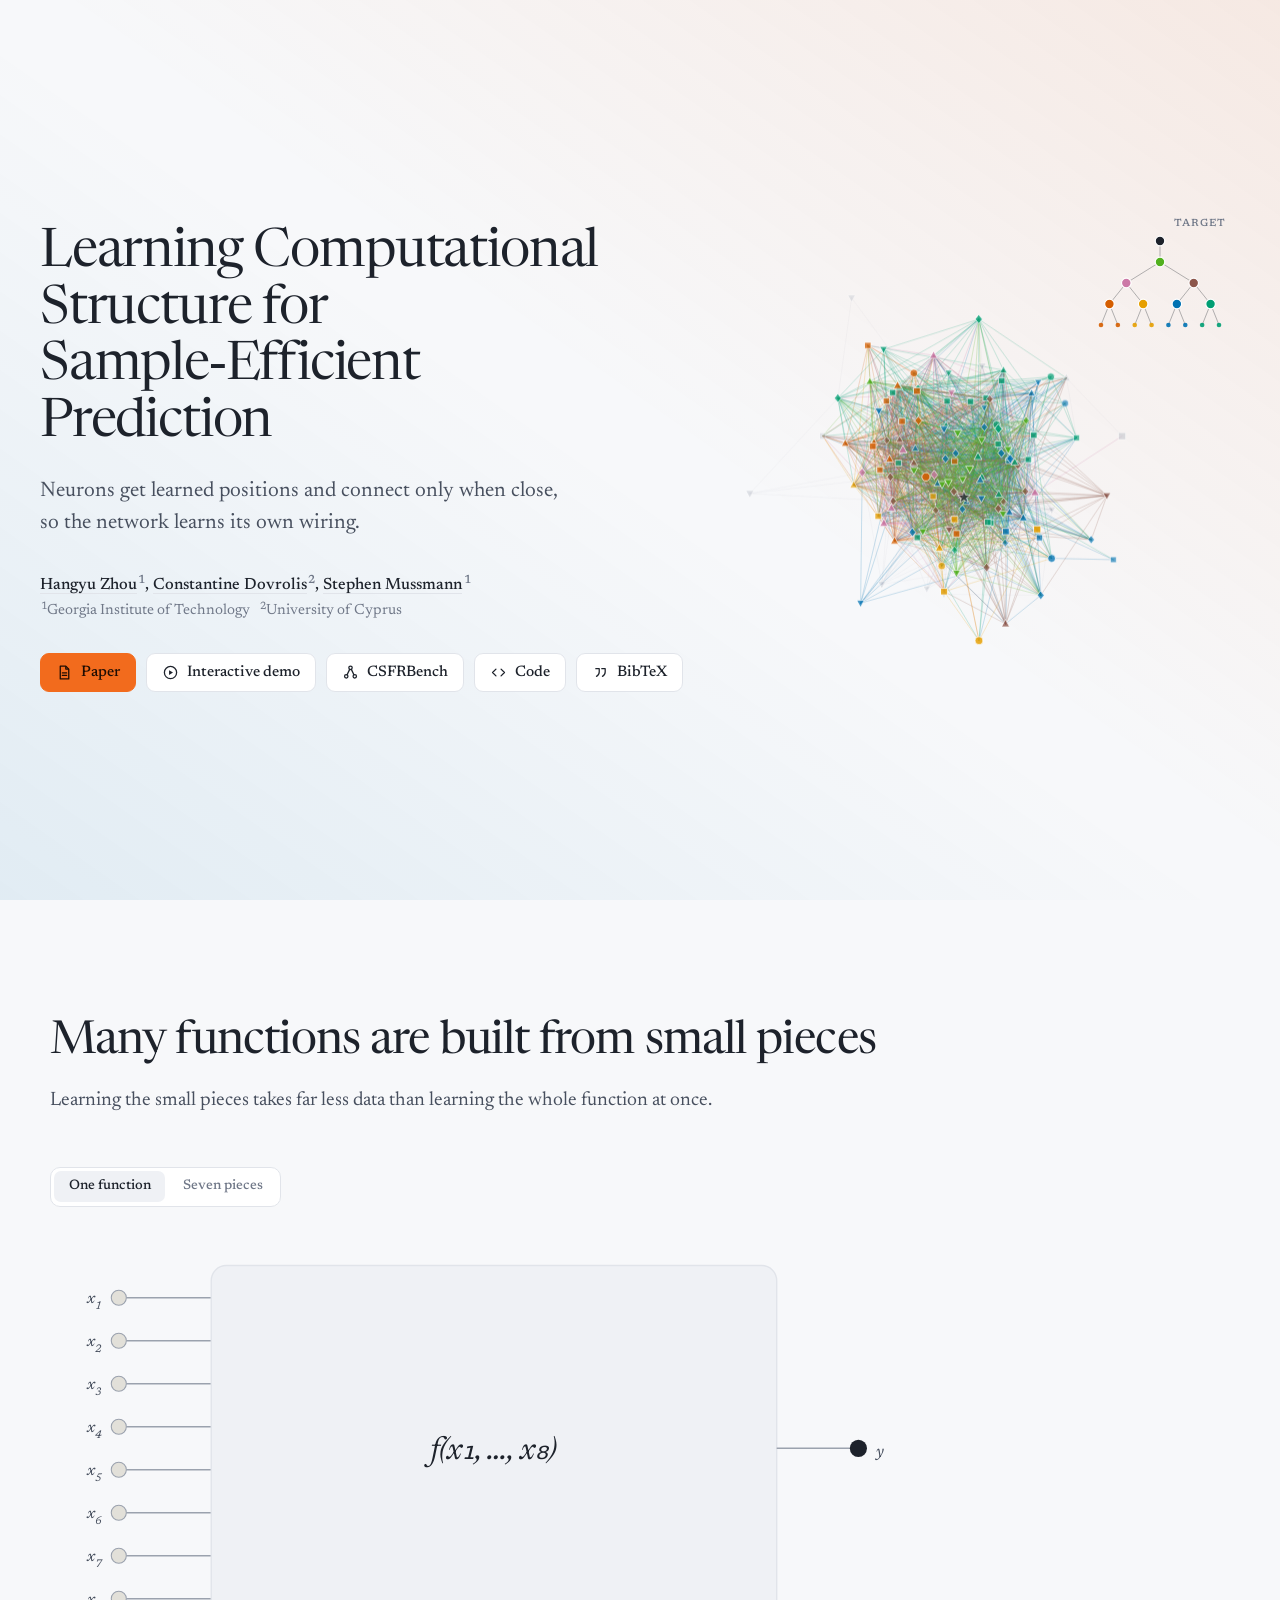
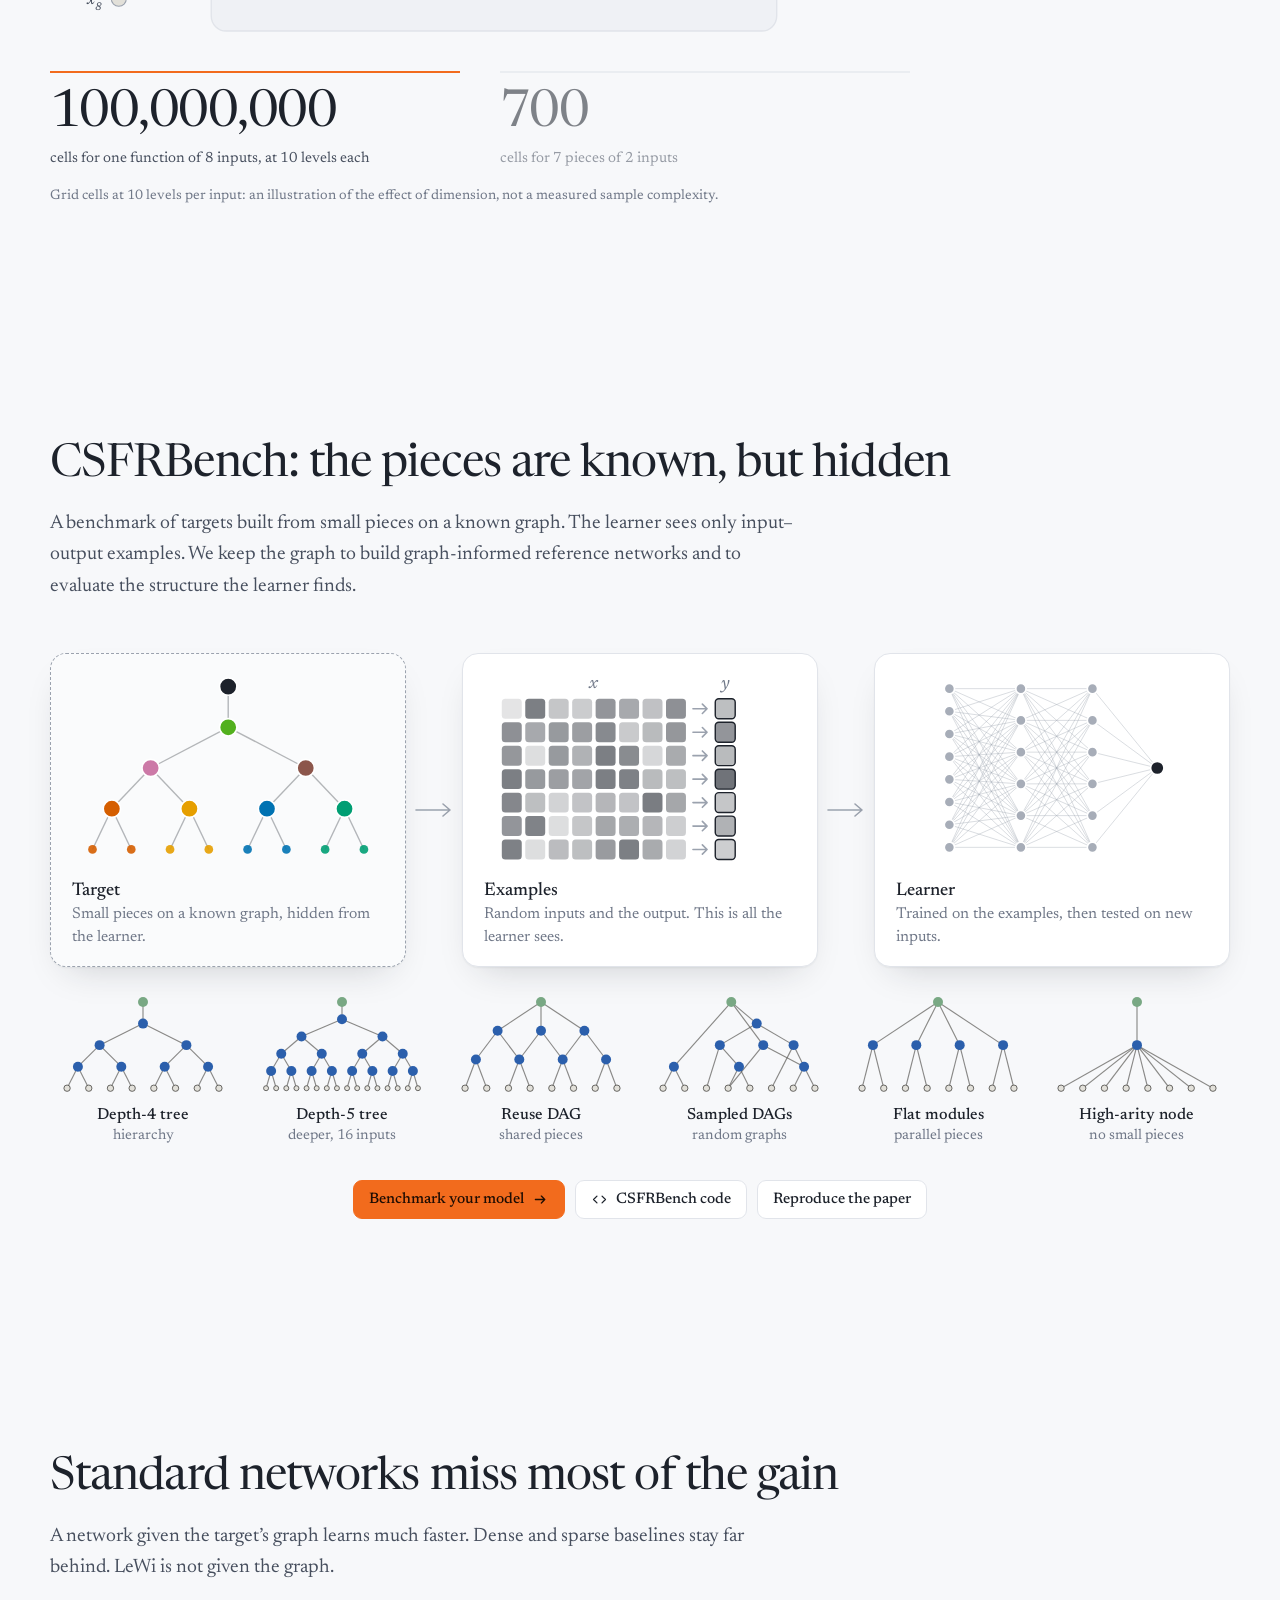
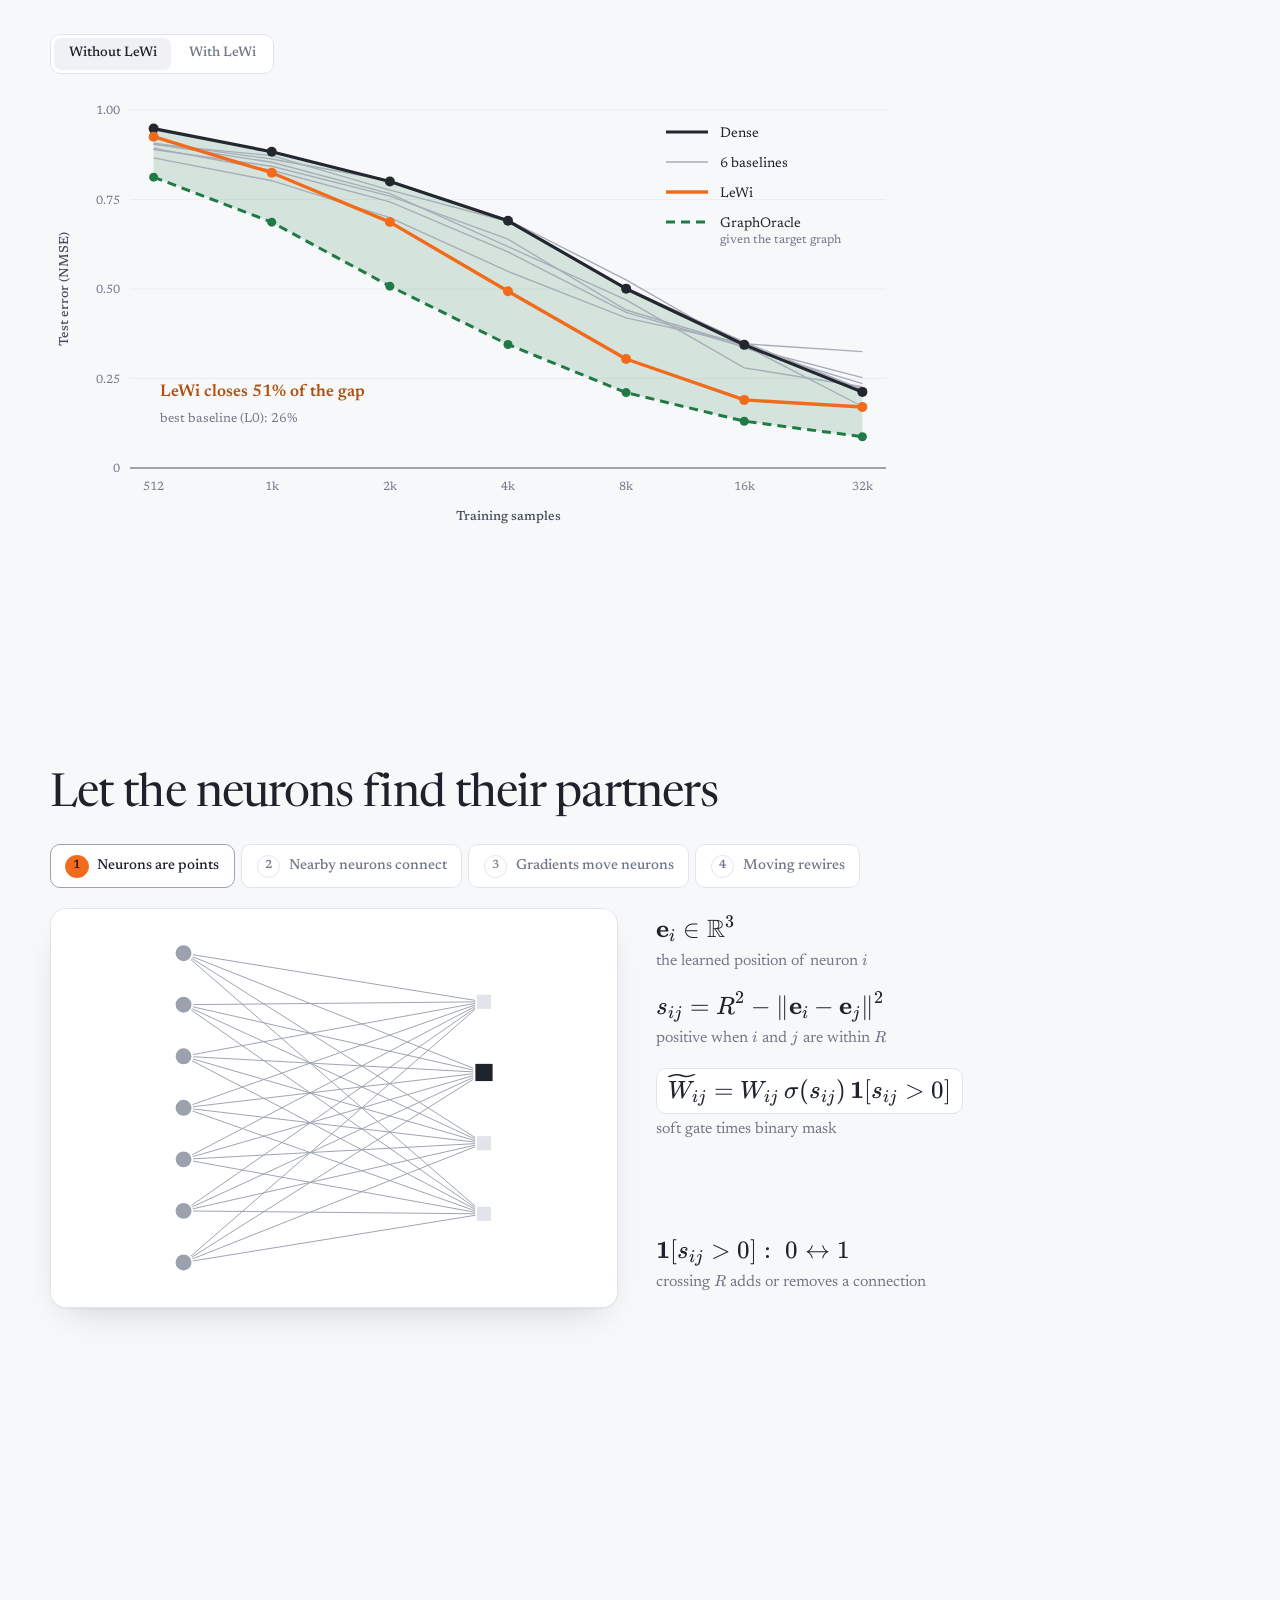
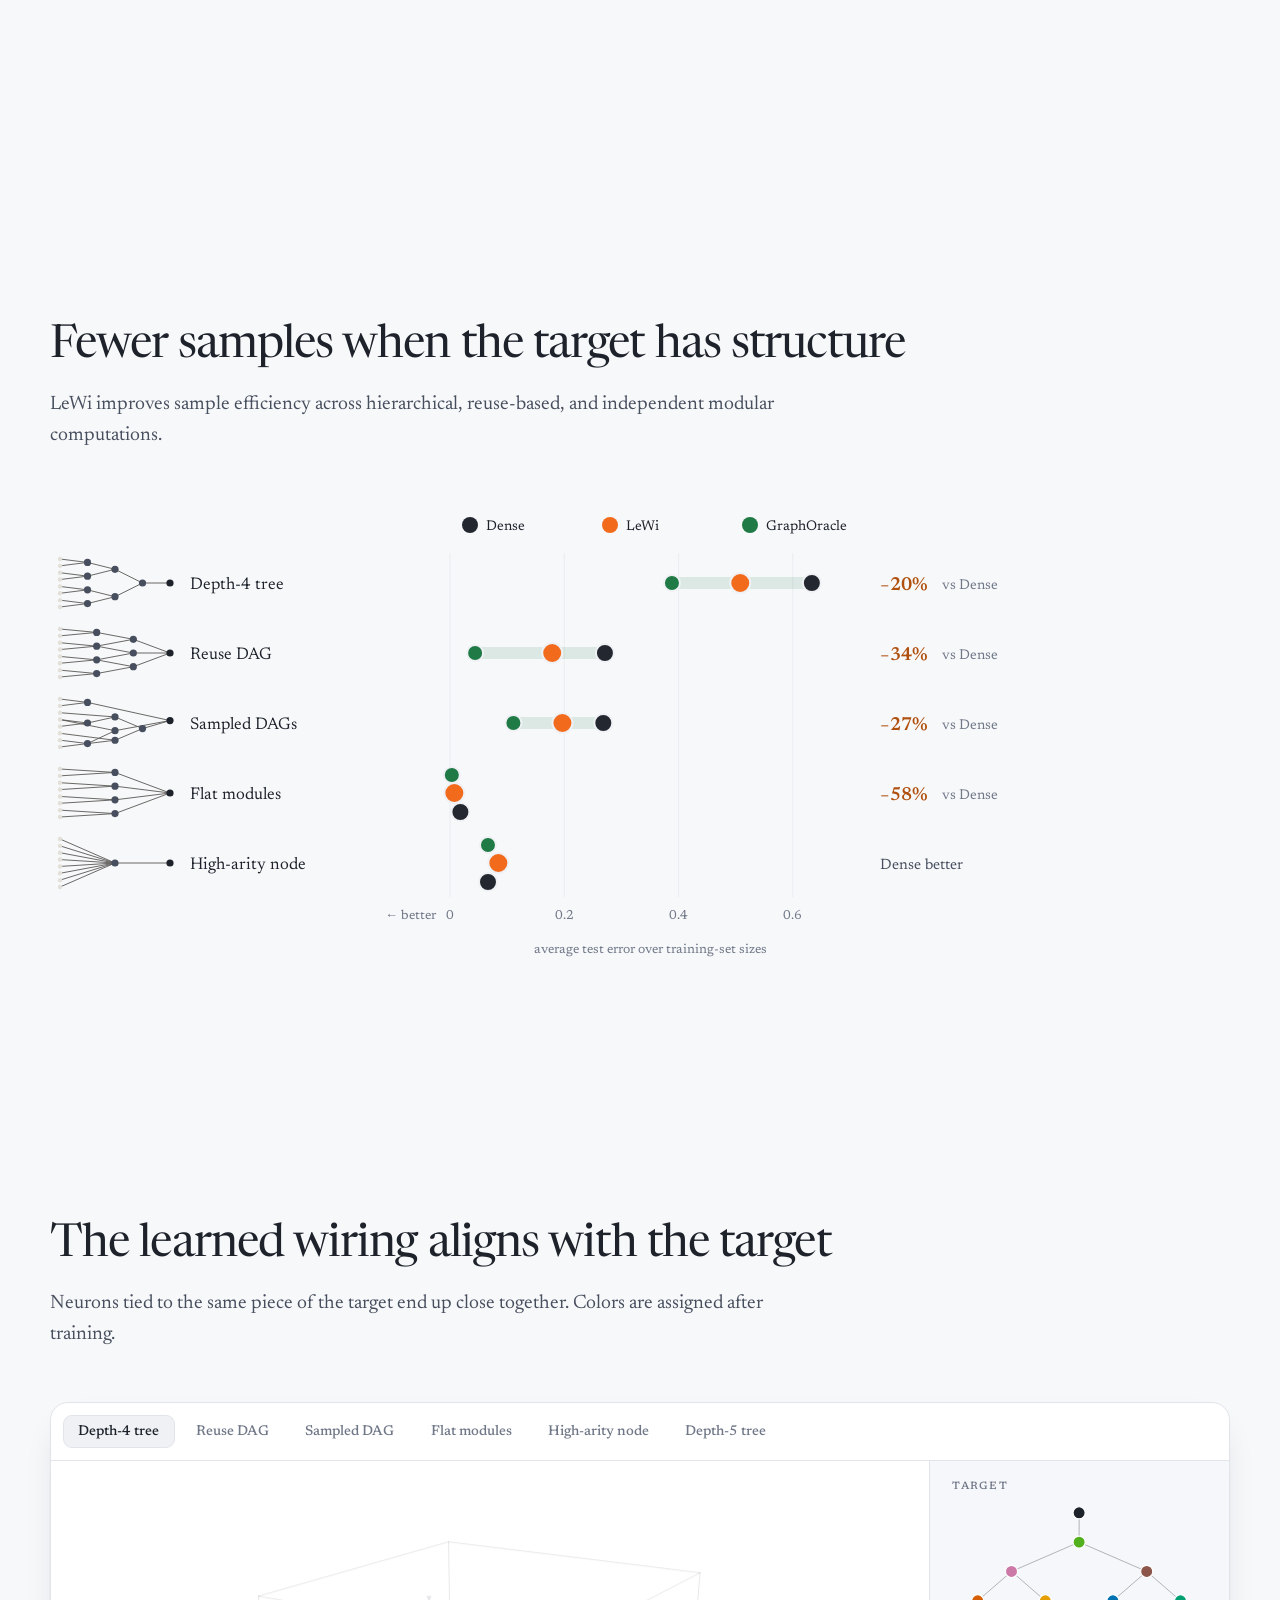
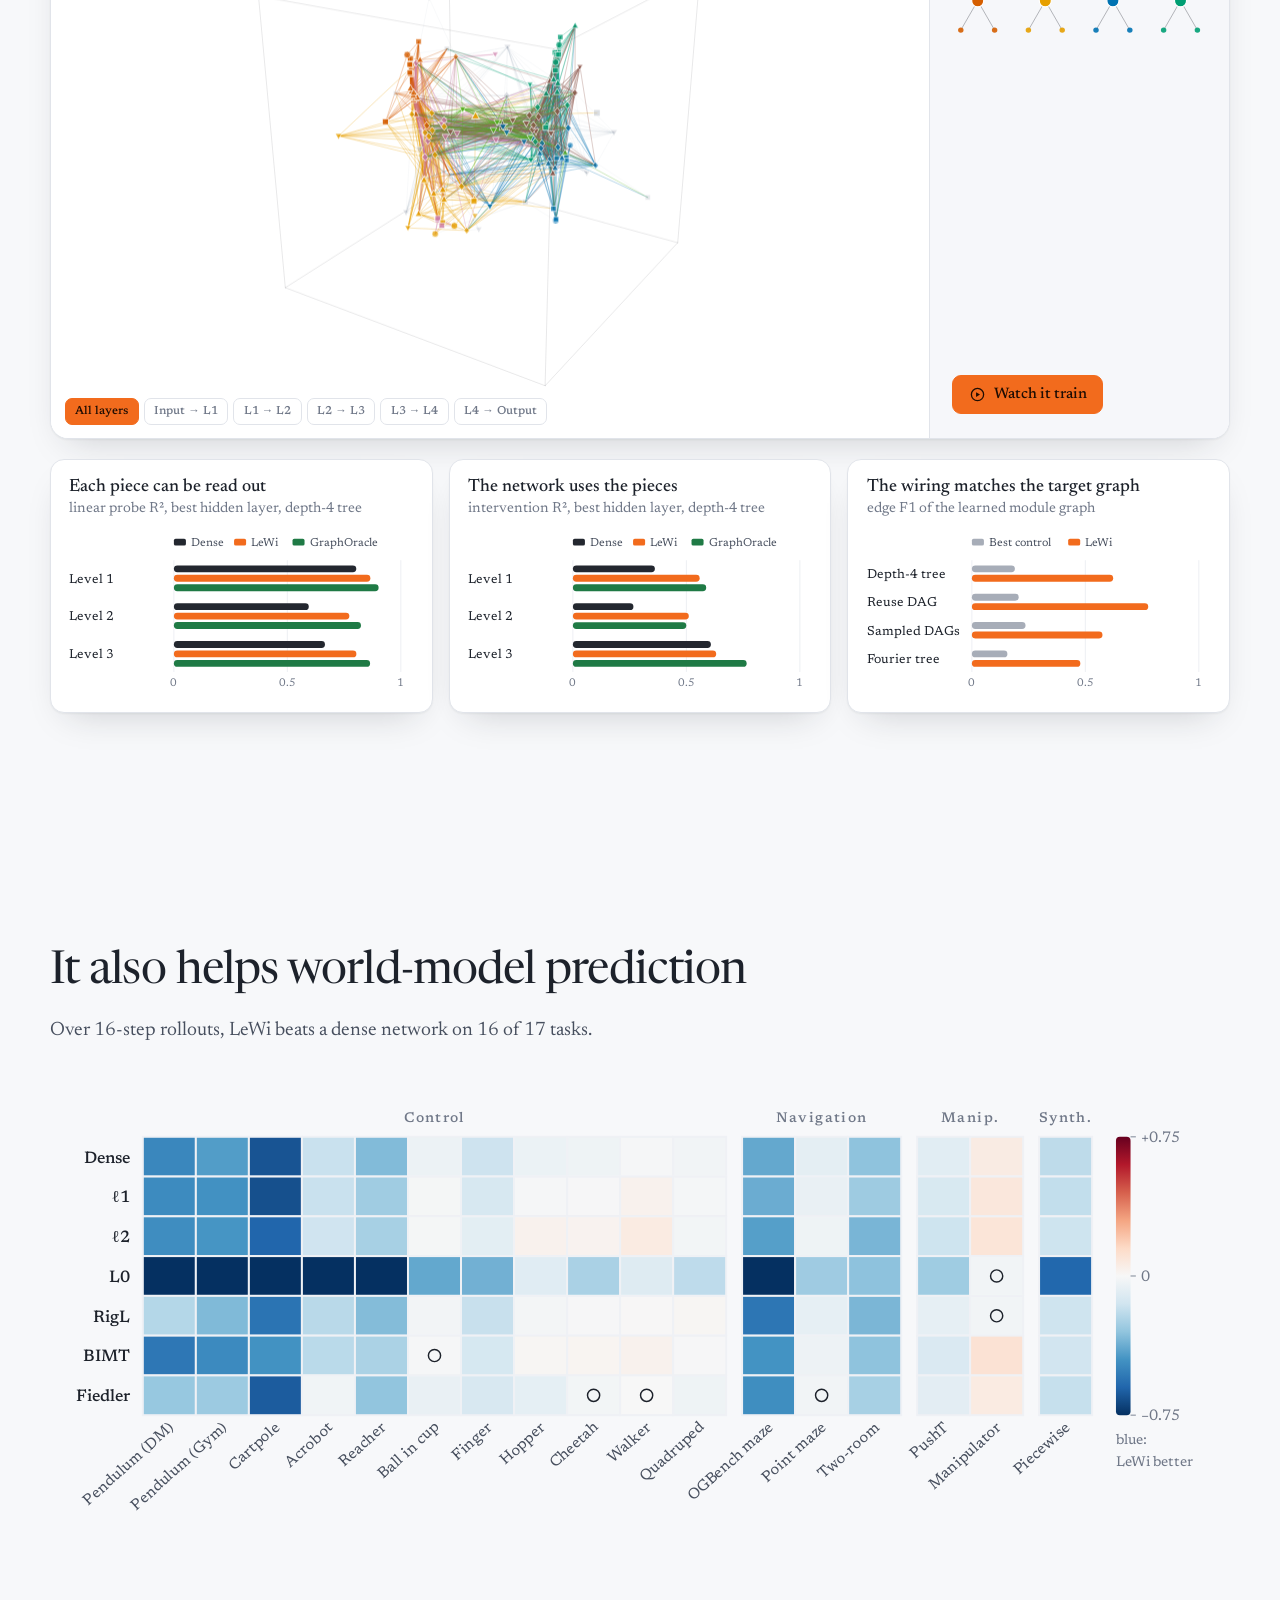
==== commit bae80760: "LeWi page: refinements after review (CSFRBench and Code buttons swapped, flat modules labelled with " ====
--- a/index.html
+++ b/index.html
@@ -11,6 +11,9 @@
 <meta property="og:title" content="LeWi: Learning Computational Structure for Sample-Efficient Prediction">
 <meta property="og:description" content="Neurons with learned positions connect only when they are close. Learning the wiring with the weights improves sample efficiency on compositional targets and on world-model prediction.">
 <meta property="og:image" content="https://zhou-hangyu.github.io/lewi/assets/img/og.png">
+<meta property="og:image:width" content="1200">
+<meta property="og:image:height" content="630">
+<meta property="og:image:alt" content="The title of the paper beside a LeWi network whose learned wiring follows its target graph.">
 <meta property="og:url" content="https://zhou-hangyu.github.io/lewi/">
 <meta name="twitter:card" content="summary_large_image">
 <link rel="canonical" href="https://zhou-hangyu.github.io/lewi/">
@@ -18,9 +21,10 @@
 <link rel="icon" href="assets/img/favicon.svg" type="image/svg+xml">
 <link rel="apple-touch-icon" href="assets/img/apple-touch-icon.png">
 <link rel="preload" href="assets/fonts/newsreader-normal-latin.woff2" as="font" type="font/woff2" crossorigin>
-<link rel="stylesheet" href="assets/css/fonts.css?v=202610201612">
-<link rel="stylesheet" href="assets/katex/katex.min.css?v=202610201612">
-<link rel="stylesheet" href="assets/css/site.css?v=202610201612">
+<link rel="stylesheet" href="assets/css/fonts.css?v=202610201739">
+<link rel="stylesheet" href="assets/katex/katex.min.css?v=202610201739">
+<link rel="stylesheet" href="assets/css/site.css?v=202610201739">
+<noscript><style>#hero-net, .hv-target, .pieces .seg, #pieces-svg, .bench-graphs > :not(noscript), #gap .seg, #gap-svg, #pattern-svg, .align-row, #wm { display: none; } .bench-graphs { display: block; }</style></noscript>
 </head>
 <body>
 
@@ -38,13 +42,14 @@
       <div class="actions">
         <a class="btn btn-primary" href="paper/lewi.pdf"><svg viewBox="0 0 20 20" aria-hidden="true"><path d="M5 2.5h6.5L15 6v11.5H5z" fill="none" stroke="currentColor" stroke-width="1.5" stroke-linejoin="round"/><path d="M11.5 2.5V6H15" fill="none" stroke="currentColor" stroke-width="1.5" stroke-linejoin="round"/><path d="M7.5 10.5h5M7.5 13.5h5" stroke="currentColor" stroke-width="1.5" stroke-linecap="round"/></svg>Paper</a>
         <a class="btn" href="demo/index.html"><svg viewBox="0 0 20 20" aria-hidden="true"><circle cx="10" cy="10" r="7.2" fill="none" stroke="currentColor" stroke-width="1.5"/><path d="M8.3 7.2v5.6l4.6-2.8z" fill="currentColor"/></svg>Interactive demo</a>
+        <a class="btn" href="csfrbench/"><svg viewBox="0 0 20 20" aria-hidden="true"><circle cx="10" cy="4.5" r="2" fill="none" stroke="currentColor" stroke-width="1.5"/><circle cx="5" cy="14.5" r="2" fill="none" stroke="currentColor" stroke-width="1.5"/><circle cx="15" cy="14.5" r="2" fill="none" stroke="currentColor" stroke-width="1.5"/><path d="M9 6.3 6 12.7M11 6.3l3 6.4" fill="none" stroke="currentColor" stroke-width="1.5" stroke-linecap="round"/></svg>CSFRBench</a>
         <a class="btn" href="https://github.com/Zhou-Hangyu/lewi-code"><svg viewBox="0 0 20 20" aria-hidden="true"><path d="M7 6 3 10l4 4M13 6l4 4-4 4" fill="none" stroke="currentColor" stroke-width="1.5" stroke-linecap="round" stroke-linejoin="round"/></svg>Code</a>
-        <a class="btn" href="csfrbench/"><svg viewBox="0 0 20 20" aria-hidden="true"><circle cx="10" cy="4.5" r="2" fill="none" stroke="currentColor" stroke-width="1.5"/><circle cx="5" cy="14.5" r="2" fill="none" stroke="currentColor" stroke-width="1.5"/><circle cx="15" cy="14.5" r="2" fill="none" stroke="currentColor" stroke-width="1.5"/><path d="M9 6.3 6 12.7M11 6.3l3 6.4" fill="none" stroke="currentColor" stroke-width="1.5" stroke-linecap="round"/></svg>CSFRBench</a>
         <button type="button" class="btn" id="bib-open" aria-haspopup="dialog"><svg viewBox="0 0 20 20" aria-hidden="true"><path d="M4.5 5.5h4v4c0 2.5-1.2 4-3.2 5M11.5 5.5h4v4c0 2.5-1.2 4-3.2 5" fill="none" stroke="currentColor" stroke-width="1.5" stroke-linecap="round" stroke-linejoin="round"/></svg>BibTeX</button>
       </div>
     </div>
     <figure class="hero-visual" id="hero-visual">
       <canvas id="hero-net" role="img" aria-label="Real LeWi training runs on six targets, one after another: the neurons move from random positions into groups that match the target computation. Drag to rotate."></canvas>
+      <noscript><img class="nojs-img" src="assets/img/static/hero.webp" alt="A trained LeWi network: neurons at their learned 3-D positions, colored by the piece of the target graph they follow." width="536" height="526" loading="lazy"></noscript>
       <div class="hv-target" aria-hidden="true"><span class="hv-target-label">Target</span><svg id="hero-target"></svg></div>
       <figcaption class="vh">LeWi networks learning six targets in turn: a depth-4 tree, a reuse DAG, a sampled DAG, flat modules, a high-arity node and a depth-5 tree. Each point is a neuron at its learned 3-D position and each line an active connection; colors show which piece of the target each neuron is associated with.</figcaption>
     </figure>
@@ -52,6 +57,7 @@
 </header>
 
 <main>
+<noscript><p class="nojs-note">The figures of this page are drawn by JavaScript. Static versions of the main figures appear below; the <a href="paper/lewi.pdf">paper</a> has all of them.</p></noscript>
 
 <section class="band" id="motivation" aria-labelledby="motivation-h">
   <div class="wrap">
@@ -65,12 +71,13 @@
         <button type="button" class="seg-b" data-view="pieces" role="tab">Seven pieces</button>
       </div>
       <figure class="pieces-fig">
-        <svg id="pieces-svg" role="img" aria-label="A function of eight inputs, shown as one box and as a tree of seven two-input pieces."></svg>
+        <svg id="pieces-svg" role="img" aria-label="A function of eight inputs, shown as one box and as a tree of seven two-input pieces."></svg><noscript><img class="nojs-img" src="assets/img/static/pieces.webp" alt="A function of eight inputs drawn as a tree of seven two-input pieces." width="860" height="412" loading="lazy"></noscript>
       </figure>
       <div class="counts">
         <div class="count" data-view="whole"><span class="count-n">100,000,000</span><span class="count-k">cells for one function of 8 inputs, at 10 levels each</span></div>
         <div class="count" data-view="pieces"><span class="count-n">700</span><span class="count-k">cells for 7 pieces of 2 inputs</span></div>
       </div>
+      <p class="counts-note">Grid cells at 10 levels per input: an illustration of the effect of dimension, not a measured sample complexity.</p>
     </div>
   </div>
 </section>
@@ -88,10 +95,11 @@
       <div class="bf-arrow" aria-hidden="true"><svg viewBox="0 0 40 16"><path d="M2 8h34m-7-6l7 6l-7 6"/></svg></div>
       <figure class="bf-card"><svg id="bench-learner" aria-hidden="true"></svg><figcaption><b>Learner</b><span>Trained on the examples, then tested on new inputs.</span></figcaption></figure>
     </div>
-    <div class="bench-graphs" id="bench-graphs" role="img" aria-label="The six graph families of CSFRBench: depth-4 tree, depth-5 tree, reuse DAG, sampled DAGs, flat modules and a high-arity node."></div>
+    <div class="bench-graphs" id="bench-graphs" role="img" aria-label="The six graph families of CSFRBench: depth-4 tree, depth-5 tree, reuse DAG, sampled DAGs, flat modules and a high-arity node."><noscript><img class="nojs-img" src="assets/img/static/bench-graphs.webp" alt="The six graph families of CSFRBench." width="1180" height="152" loading="lazy"></noscript></div>
     <div class="actions bench-actions">
       <a class="btn btn-primary" href="csfrbench/">Benchmark your model<svg viewBox="0 0 20 20" aria-hidden="true"><path d="M4 10h11m-4-4 4 4-4 4" fill="none" stroke="currentColor" stroke-width="1.6" stroke-linecap="round" stroke-linejoin="round"/></svg></a>
       <a class="btn" href="https://github.com/Zhou-Hangyu/lewi-code/tree/main/csfrbench"><svg viewBox="0 0 20 20" aria-hidden="true"><path d="M7 6 3 10l4 4M13 6l4 4-4 4" fill="none" stroke="currentColor" stroke-width="1.5" stroke-linecap="round" stroke-linejoin="round"/></svg>CSFRBench code</a>
+      <a class="btn" href="https://github.com/Zhou-Hangyu/lewi-code/blob/main/docs/REPRODUCE.md">Reproduce the paper</a>
     </div>
   </div>
 </section>
@@ -107,7 +115,7 @@
         <button type="button" class="seg-b" data-lewi="off" role="tab">Without LeWi</button>
         <button type="button" class="seg-b" data-lewi="on" role="tab">With LeWi</button>
       </div>
-      <figure class="gap-fig"><svg id="gap-svg" role="img" aria-label="Test error against training samples on the depth-4 tree for Dense, six baselines, GraphOracle and LeWi."></svg></figure>
+      <figure class="gap-fig"><svg id="gap-svg" role="img" aria-label="Test error against training samples on the depth-4 tree for Dense, six baselines, GraphOracle and LeWi."></svg><noscript><img class="nojs-img" src="assets/img/static/gap.webp" alt="Test error against training samples on the depth-4 tree: LeWi closes 51% of the gap between Dense and GraphOracle." width="860" height="440" loading="lazy"></noscript></figure>
     </div>
   </div>
 </section>
@@ -128,15 +136,15 @@
         <div class="st-body">
           <figure class="st-stage"><svg id="stepper-svg" role="img" aria-label="Two layers of neurons become points in a space; nearby neurons connect; gradients move a neuron, which changes its connections."></svg></figure>
           <ol class="st-math">
-            <li data-from="0"><span class="katex-display"><span class="katex"><span class="katex-html" aria-hidden="true"><span class="base"><span class="strut" style="height:0.6891em;vertical-align:-0.15em;"></span><span class="mord"><span class="mord mathbf">e</span><span class="msupsub"><span class="vlist-t vlist-t2"><span class="vlist-r"><span class="vlist" style="height:0.3117em;"><span style="top:-2.55em;margin-left:0em;margin-right:0.05em;"><span class="pstrut" style="height:2.7em;"></span><span class="sizing reset-size6 size3 mtight"><span class="mord mathnormal mtight">i</span></span></span></span><span class="vlist-s">​</span></span><span class="vlist-r"><span class="vlist" style="height:0.15em;"><span></span></span></span></span></span></span><span class="mspace" style="margin-right:0.2778em;"></span><span class="mrel">∈</span><span class="mspace" style="margin-right:0.2778em;"></span></span><span class="base"><span class="strut" style="height:0.8641em;"></span><span class="mord"><span class="mord mathbb">R</span><span class="msupsub"><span class="vlist-t"><span class="vlist-r"><span class="vlist" style="height:0.8641em;"><span style="top:-3.113em;margin-right:0.05em;"><span class="pstrut" style="height:2.7em;"></span><span class="sizing reset-size6 size3 mtight"><span class="mord mtight">3</span></span></span></span></span></span></span></span></span></span></span></span><span class="cap">the learned position of neuron <span class="katex"><span class="katex-html" aria-hidden="true"><span class="base"><span class="strut" style="height:0.6595em;"></span><span class="mord mathnormal">i</span></span></span></span></span></li>
-            <li data-from="1"><span class="katex-display"><span class="katex"><span class="katex-html" aria-hidden="true"><span class="base"><span class="strut" style="height:0.7167em;vertical-align:-0.2861em;"></span><span class="mord"><span class="mord mathnormal">s</span><span class="msupsub"><span class="vlist-t vlist-t2"><span class="vlist-r"><span class="vlist" style="height:0.3117em;"><span style="top:-2.55em;margin-left:0em;margin-right:0.05em;"><span class="pstrut" style="height:2.7em;"></span><span class="sizing reset-size6 size3 mtight"><span class="mord mtight"><span class="mord mathnormal mtight" style="margin-right:0.05724em;">ij</span></span></span></span></span><span class="vlist-s">​</span></span><span class="vlist-r"><span class="vlist" style="height:0.2861em;"><span></span></span></span></span></span></span><span class="mspace" style="margin-right:0.2778em;"></span><span class="mrel">=</span><span class="mspace" style="margin-right:0.2778em;"></span></span><span class="base"><span class="strut" style="height:0.9474em;vertical-align:-0.0833em;"></span><span class="mord"><span class="mord mathnormal" style="margin-right:0.00773em;">R</span><span class="msupsub"><span class="vlist-t"><span class="vlist-r"><span class="vlist" style="height:0.8641em;"><span style="top:-3.113em;margin-right:0.05em;"><span class="pstrut" style="height:2.7em;"></span><span class="sizing reset-size6 size3 mtight"><span class="mord mtight">2</span></span></span></span></span></span></span></span><span class="mspace" style="margin-right:0.2222em;"></span><span class="mbin">−</span><span class="mspace" style="margin-right:0.2222em;"></span></span><span class="base"><span class="strut" style="height:1em;vertical-align:-0.25em;"></span><span class="mopen">∥</span><span class="mord"><span class="mord mathbf">e</span><span class="msupsub"><span class="vlist-t vlist-t2"><span class="vlist-r"><span class="vlist" style="height:0.3117em;"><span style="top:-2.55em;margin-left:0em;margin-right:0.05em;"><span class="pstrut" style="height:2.7em;"></span><span class="sizing reset-size6 size3 mtight"><span class="mord mathnormal mtight">i</span></span></span></span><span class="vlist-s">​</span></span><span class="vlist-r"><span class="vlist" style="height:0.15em;"><span></span></span></span></span></span></span><span class="mspace" style="margin-right:0.2222em;"></span><span class="mbin">−</span><span class="mspace" style="margin-right:0.2222em;"></span></span><span class="base"><span class="strut" style="height:1.1502em;vertical-align:-0.2861em;"></span><span class="mord"><span class="mord mathbf">e</span><span class="msupsub"><span class="vlist-t vlist-t2"><span class="vlist-r"><span class="vlist" style="height:0.3117em;"><span style="top:-2.55em;margin-left:0em;margin-right:0.05em;"><span class="pstrut" style="height:2.7em;"></span><span class="sizing reset-size6 size3 mtight"><span class="mord mathnormal mtight" style="margin-right:0.05724em;">j</span></span></span></span><span class="vlist-s">​</span></span><span class="vlist-r"><span class="vlist" style="height:0.2861em;"><span></span></span></span></span></span></span><span class="mclose"><span class="mclose">∥</span><span class="msupsub"><span class="vlist-t"><span class="vlist-r"><span class="vlist" style="height:0.8641em;"><span style="top:-3.113em;margin-right:0.05em;"><span class="pstrut" style="height:2.7em;"></span><span class="sizing reset-size6 size3 mtight"><span class="mord mtight">2</span></span></span></span></span></span></span></span></span></span></span></span><span class="cap">positive when <span class="katex"><span class="katex-html" aria-hidden="true"><span class="base"><span class="strut" style="height:0.6595em;"></span><span class="mord mathnormal">i</span></span></span></span> and <span class="katex"><span class="katex-html" aria-hidden="true"><span class="base"><span class="strut" style="height:0.854em;vertical-align:-0.1944em;"></span><span class="mord mathnormal" style="margin-right:0.05724em;">j</span></span></span></span> are within <span class="katex"><span class="katex-html" aria-hidden="true"><span class="base"><span class="strut" style="height:0.6833em;"></span><span class="mord mathnormal" style="margin-right:0.00773em;">R</span></span></span></span></span></li>
-            <li data-from="1" class="key"><span class="katex-display"><span class="katex"><span class="katex-html" aria-hidden="true"><span class="base"><span class="strut" style="height:1.2294em;vertical-align:-0.2861em;"></span><span class="mord"><span class="mord accent"><span class="vlist-t"><span class="vlist-r"><span class="vlist" style="height:0.9433em;"><span style="top:-3em;"><span class="pstrut" style="height:3em;"></span><span class="mord mathnormal" style="margin-right:0.13889em;">W</span></span><span class="svg-align" style="top:-3.6833em;"><span class="pstrut" style="height:3em;"></span><span style="height:0.26em;"><svg xmlns="http://www.w3.org/2000/svg" width="100%" height="0.26em" viewBox="0 0 600 260" preserveAspectRatio="none"><path d="M200 55.538c-77 0-168 73.953-177 73.953-3 0-7
+            <li data-from="0"><span class="katex-display"><span class="katex"><span class="katex-mathml"><math xmlns="http://www.w3.org/1998/Math/MathML" display="block"><semantics><mrow><msub><mi mathvariant="bold">e</mi><mi>i</mi></msub><mo>∈</mo><msup><mi mathvariant="double-struck">R</mi><mn>3</mn></msup></mrow><annotation encoding="application/x-tex">\mathbf{e}_i \in \mathbb{R}^3</annotation></semantics></math></span><span class="katex-html" aria-hidden="true"><span class="base"><span class="strut" style="height:0.6891em;vertical-align:-0.15em;"></span><span class="mord"><span class="mord mathbf">e</span><span class="msupsub"><span class="vlist-t vlist-t2"><span class="vlist-r"><span class="vlist" style="height:0.3117em;"><span style="top:-2.55em;margin-left:0em;margin-right:0.05em;"><span class="pstrut" style="height:2.7em;"></span><span class="sizing reset-size6 size3 mtight"><span class="mord mathnormal mtight">i</span></span></span></span><span class="vlist-s">​</span></span><span class="vlist-r"><span class="vlist" style="height:0.15em;"><span></span></span></span></span></span></span><span class="mspace" style="margin-right:0.2778em;"></span><span class="mrel">∈</span><span class="mspace" style="margin-right:0.2778em;"></span></span><span class="base"><span class="strut" style="height:0.8641em;"></span><span class="mord"><span class="mord mathbb">R</span><span class="msupsub"><span class="vlist-t"><span class="vlist-r"><span class="vlist" style="height:0.8641em;"><span style="top:-3.113em;margin-right:0.05em;"><span class="pstrut" style="height:2.7em;"></span><span class="sizing reset-size6 size3 mtight"><span class="mord mtight">3</span></span></span></span></span></span></span></span></span></span></span></span><span class="cap">the learned position of neuron <span class="katex"><span class="katex-mathml"><math xmlns="http://www.w3.org/1998/Math/MathML"><semantics><mrow><mi>i</mi></mrow><annotation encoding="application/x-tex">i</annotation></semantics></math></span><span class="katex-html" aria-hidden="true"><span class="base"><span class="strut" style="height:0.6595em;"></span><span class="mord mathnormal">i</span></span></span></span></span></li>
+            <li data-from="1"><span class="katex-display"><span class="katex"><span class="katex-mathml"><math xmlns="http://www.w3.org/1998/Math/MathML" display="block"><semantics><mrow><msub><mi>s</mi><mrow><mi>i</mi><mi>j</mi></mrow></msub><mo>=</mo><msup><mi>R</mi><mn>2</mn></msup><mo>−</mo><mo stretchy="false">∥</mo><msub><mi mathvariant="bold">e</mi><mi>i</mi></msub><mo>−</mo><msub><mi mathvariant="bold">e</mi><mi>j</mi></msub><msup><mo stretchy="false">∥</mo><mn>2</mn></msup></mrow><annotation encoding="application/x-tex">s_{ij} = R^2 - \lVert \mathbf{e}_i - \mathbf{e}_j \rVert^2</annotation></semantics></math></span><span class="katex-html" aria-hidden="true"><span class="base"><span class="strut" style="height:0.7167em;vertical-align:-0.2861em;"></span><span class="mord"><span class="mord mathnormal">s</span><span class="msupsub"><span class="vlist-t vlist-t2"><span class="vlist-r"><span class="vlist" style="height:0.3117em;"><span style="top:-2.55em;margin-left:0em;margin-right:0.05em;"><span class="pstrut" style="height:2.7em;"></span><span class="sizing reset-size6 size3 mtight"><span class="mord mtight"><span class="mord mathnormal mtight" style="margin-right:0.05724em;">ij</span></span></span></span></span><span class="vlist-s">​</span></span><span class="vlist-r"><span class="vlist" style="height:0.2861em;"><span></span></span></span></span></span></span><span class="mspace" style="margin-right:0.2778em;"></span><span class="mrel">=</span><span class="mspace" style="margin-right:0.2778em;"></span></span><span class="base"><span class="strut" style="height:0.9474em;vertical-align:-0.0833em;"></span><span class="mord"><span class="mord mathnormal" style="margin-right:0.00773em;">R</span><span class="msupsub"><span class="vlist-t"><span class="vlist-r"><span class="vlist" style="height:0.8641em;"><span style="top:-3.113em;margin-right:0.05em;"><span class="pstrut" style="height:2.7em;"></span><span class="sizing reset-size6 size3 mtight"><span class="mord mtight">2</span></span></span></span></span></span></span></span><span class="mspace" style="margin-right:0.2222em;"></span><span class="mbin">−</span><span class="mspace" style="margin-right:0.2222em;"></span></span><span class="base"><span class="strut" style="height:1em;vertical-align:-0.25em;"></span><span class="mopen">∥</span><span class="mord"><span class="mord mathbf">e</span><span class="msupsub"><span class="vlist-t vlist-t2"><span class="vlist-r"><span class="vlist" style="height:0.3117em;"><span style="top:-2.55em;margin-left:0em;margin-right:0.05em;"><span class="pstrut" style="height:2.7em;"></span><span class="sizing reset-size6 size3 mtight"><span class="mord mathnormal mtight">i</span></span></span></span><span class="vlist-s">​</span></span><span class="vlist-r"><span class="vlist" style="height:0.15em;"><span></span></span></span></span></span></span><span class="mspace" style="margin-right:0.2222em;"></span><span class="mbin">−</span><span class="mspace" style="margin-right:0.2222em;"></span></span><span class="base"><span class="strut" style="height:1.1502em;vertical-align:-0.2861em;"></span><span class="mord"><span class="mord mathbf">e</span><span class="msupsub"><span class="vlist-t vlist-t2"><span class="vlist-r"><span class="vlist" style="height:0.3117em;"><span style="top:-2.55em;margin-left:0em;margin-right:0.05em;"><span class="pstrut" style="height:2.7em;"></span><span class="sizing reset-size6 size3 mtight"><span class="mord mathnormal mtight" style="margin-right:0.05724em;">j</span></span></span></span><span class="vlist-s">​</span></span><span class="vlist-r"><span class="vlist" style="height:0.2861em;"><span></span></span></span></span></span></span><span class="mclose"><span class="mclose">∥</span><span class="msupsub"><span class="vlist-t"><span class="vlist-r"><span class="vlist" style="height:0.8641em;"><span style="top:-3.113em;margin-right:0.05em;"><span class="pstrut" style="height:2.7em;"></span><span class="sizing reset-size6 size3 mtight"><span class="mord mtight">2</span></span></span></span></span></span></span></span></span></span></span></span><span class="cap">positive when <span class="katex"><span class="katex-mathml"><math xmlns="http://www.w3.org/1998/Math/MathML"><semantics><mrow><mi>i</mi></mrow><annotation encoding="application/x-tex">i</annotation></semantics></math></span><span class="katex-html" aria-hidden="true"><span class="base"><span class="strut" style="height:0.6595em;"></span><span class="mord mathnormal">i</span></span></span></span> and <span class="katex"><span class="katex-mathml"><math xmlns="http://www.w3.org/1998/Math/MathML"><semantics><mrow><mi>j</mi></mrow><annotation encoding="application/x-tex">j</annotation></semantics></math></span><span class="katex-html" aria-hidden="true"><span class="base"><span class="strut" style="height:0.854em;vertical-align:-0.1944em;"></span><span class="mord mathnormal" style="margin-right:0.05724em;">j</span></span></span></span> are within <span class="katex"><span class="katex-mathml"><math xmlns="http://www.w3.org/1998/Math/MathML"><semantics><mrow><mi>R</mi></mrow><annotation encoding="application/x-tex">R</annotation></semantics></math></span><span class="katex-html" aria-hidden="true"><span class="base"><span class="strut" style="height:0.6833em;"></span><span class="mord mathnormal" style="margin-right:0.00773em;">R</span></span></span></span></span></li>
+            <li data-from="1" class="key"><span class="katex-display"><span class="katex"><span class="katex-mathml"><math xmlns="http://www.w3.org/1998/Math/MathML" display="block"><semantics><mrow><msub><mover accent="true"><mi>W</mi><mo stretchy="true">~</mo></mover><mrow><mi>i</mi><mi>j</mi></mrow></msub><mo>=</mo><msub><mi>W</mi><mrow><mi>i</mi><mi>j</mi></mrow></msub><mtext> </mtext><mi>σ</mi><mo stretchy="false">(</mo><msub><mi>s</mi><mrow><mi>i</mi><mi>j</mi></mrow></msub><mo stretchy="false">)</mo><mtext> </mtext><mn mathvariant="bold">1</mn><mo stretchy="false">[</mo><msub><mi>s</mi><mrow><mi>i</mi><mi>j</mi></mrow></msub><mo>&gt;</mo><mn>0</mn><mo stretchy="false">]</mo></mrow><annotation encoding="application/x-tex">\widetilde{W}_{ij} = W_{ij}\, \sigma(s_{ij})\, \mathbf{1}[s_{ij} &gt; 0]</annotation></semantics></math></span><span class="katex-html" aria-hidden="true"><span class="base"><span class="strut" style="height:1.2294em;vertical-align:-0.2861em;"></span><span class="mord"><span class="mord accent"><span class="vlist-t"><span class="vlist-r"><span class="vlist" style="height:0.9433em;"><span style="top:-3em;"><span class="pstrut" style="height:3em;"></span><span class="mord mathnormal" style="margin-right:0.13889em;">W</span></span><span class="svg-align" style="top:-3.6833em;"><span class="pstrut" style="height:3em;"></span><span style="height:0.26em;"><svg xmlns="http://www.w3.org/2000/svg" width="100%" height="0.26em" viewBox="0 0 600 260" preserveAspectRatio="none"><path d="M200 55.538c-77 0-168 73.953-177 73.953-3 0-7
 -2.175-9-5.437L2 97c-1-2-2-4-2-6 0-4 2-7 5-9l20-12C116 12 171 0 207 0c86 0
  114 68 191 68 78 0 168-68 177-68 4 0 7 2 9 5l12 19c1 2.175 2 4.35 2 6.525 0
  4.35-2 7.613-5 9.788l-19 13.05c-92 63.077-116.937 75.308-183 76.128
 -68.267.847-113-73.952-191-73.952z"/></svg></span></span></span></span></span></span><span class="msupsub"><span class="vlist-t vlist-t2"><span class="vlist-r"><span class="vlist" style="height:0.3117em;"><span style="top:-2.55em;margin-left:-0.1389em;margin-right:0.05em;"><span class="pstrut" style="height:2.7em;"></span><span class="sizing reset-size6 size3 mtight"><span class="mord mtight"><span class="mord mathnormal mtight" style="margin-right:0.05724em;">ij</span></span></span></span></span><span class="vlist-s">​</span></span><span class="vlist-r"><span class="vlist" style="height:0.2861em;"><span></span></span></span></span></span></span><span class="mspace" style="margin-right:0.2778em;"></span><span class="mrel">=</span><span class="mspace" style="margin-right:0.2778em;"></span></span><span class="base"><span class="strut" style="height:1.0361em;vertical-align:-0.2861em;"></span><span class="mord"><span class="mord mathnormal" style="margin-right:0.13889em;">W</span><span class="msupsub"><span class="vlist-t vlist-t2"><span class="vlist-r"><span class="vlist" style="height:0.3117em;"><span style="top:-2.55em;margin-left:-0.1389em;margin-right:0.05em;"><span class="pstrut" style="height:2.7em;"></span><span class="sizing reset-size6 size3 mtight"><span class="mord mtight"><span class="mord mathnormal mtight" style="margin-right:0.05724em;">ij</span></span></span></span></span><span class="vlist-s">​</span></span><span class="vlist-r"><span class="vlist" style="height:0.2861em;"><span></span></span></span></span></span></span><span class="mspace" style="margin-right:0.1667em;"></span><span class="mord mathnormal" style="margin-right:0.03588em;">σ</span><span class="mopen">(</span><span class="mord"><span class="mord mathnormal">s</span><span class="msupsub"><span class="vlist-t vlist-t2"><span class="vlist-r"><span class="vlist" style="height:0.3117em;"><span style="top:-2.55em;margin-left:0em;margin-right:0.05em;"><span class="pstrut" style="height:2.7em;"></span><span class="sizing reset-size6 size3 mtight"><span class="mord mtight"><span class="mord mathnormal mtight" style="margin-right:0.05724em;">ij</span></span></span></span></span><span class="vlist-s">​</span></span><span class="vlist-r"><span class="vlist" style="height:0.2861em;"><span></span></span></span></span></span></span><span class="mclose">)</span><span class="mspace" style="margin-right:0.1667em;"></span><span class="mord mathbf">1</span><span class="mopen">[</span><span class="mord"><span class="mord mathnormal">s</span><span class="msupsub"><span class="vlist-t vlist-t2"><span class="vlist-r"><span class="vlist" style="height:0.3117em;"><span style="top:-2.55em;margin-left:0em;margin-right:0.05em;"><span class="pstrut" style="height:2.7em;"></span><span class="sizing reset-size6 size3 mtight"><span class="mord mtight"><span class="mord mathnormal mtight" style="margin-right:0.05724em;">ij</span></span></span></span></span><span class="vlist-s">​</span></span><span class="vlist-r"><span class="vlist" style="height:0.2861em;"><span></span></span></span></span></span></span><span class="mspace" style="margin-right:0.2778em;"></span><span class="mrel">&gt;</span><span class="mspace" style="margin-right:0.2778em;"></span></span><span class="base"><span class="strut" style="height:1em;vertical-align:-0.25em;"></span><span class="mord">0</span><span class="mclose">]</span></span></span></span></span><span class="cap">soft gate times binary mask</span></li>
-            <li data-from="2"><span class="katex-display"><span class="katex"><span class="katex-html" aria-hidden="true"><span class="base"><span class="strut" style="height:0.5944em;vertical-align:-0.15em;"></span><span class="mord"><span class="mord mathbf">e</span><span class="msupsub"><span class="vlist-t vlist-t2"><span class="vlist-r"><span class="vlist" style="height:0.3117em;"><span style="top:-2.55em;margin-left:0em;margin-right:0.05em;"><span class="pstrut" style="height:2.7em;"></span><span class="sizing reset-size6 size3 mtight"><span class="mord mathnormal mtight">i</span></span></span></span><span class="vlist-s">​</span></span><span class="vlist-r"><span class="vlist" style="height:0.15em;"><span></span></span></span></span></span></span><span class="mspace" style="margin-right:0.2778em;"></span><span class="mrel">←</span><span class="mspace" style="margin-right:0.2778em;"></span></span><span class="base"><span class="strut" style="height:0.7333em;vertical-align:-0.15em;"></span><span class="mord"><span class="mord mathbf">e</span><span class="msupsub"><span class="vlist-t vlist-t2"><span class="vlist-r"><span class="vlist" style="height:0.3117em;"><span style="top:-2.55em;margin-left:0em;margin-right:0.05em;"><span class="pstrut" style="height:2.7em;"></span><span class="sizing reset-size6 size3 mtight"><span class="mord mathnormal mtight">i</span></span></span></span><span class="vlist-s">​</span></span><span class="vlist-r"><span class="vlist" style="height:0.15em;"><span></span></span></span></span></span></span><span class="mspace" style="margin-right:0.2222em;"></span><span class="mbin">−</span><span class="mspace" style="margin-right:0.2222em;"></span></span><span class="base"><span class="strut" style="height:0.9334em;vertical-align:-0.2501em;"></span><span class="mord mathnormal" style="margin-right:0.03588em;">η</span><span class="mspace" style="margin-right:0.1667em;"></span><span class="mord"><span class="mord">∇</span><span class="msupsub"><span class="vlist-t vlist-t2"><span class="vlist-r"><span class="vlist" style="height:0.1611em;"><span style="top:-2.55em;margin-left:0em;margin-right:0.05em;"><span class="pstrut" style="height:2.7em;"></span><span class="sizing reset-size6 size3 mtight"><span class="mord mtight"><span class="mord mtight"><span class="mord mathbf mtight">e</span><span class="msupsub"><span class="vlist-t vlist-t2"><span class="vlist-r"><span class="vlist" style="height:0.3281em;"><span style="top:-2.357em;margin-left:0em;margin-right:0.0714em;"><span class="pstrut" style="height:2.5em;"></span><span class="sizing reset-size3 size1 mtight"><span class="mord mathnormal mtight">i</span></span></span></span><span class="vlist-s">​</span></span><span class="vlist-r"><span class="vlist" style="height:0.143em;"><span></span></span></span></span></span></span></span></span></span></span><span class="vlist-s">​</span></span><span class="vlist-r"><span class="vlist" style="height:0.2501em;"><span></span></span></span></span></span></span><span class="mord mathcal">L</span></span></span></span></span><span class="cap">the loss pulls and pushes <span class="katex"><span class="katex-html" aria-hidden="true"><span class="base"><span class="strut" style="height:0.5944em;vertical-align:-0.15em;"></span><span class="mord"><span class="mord mathbf">e</span><span class="msupsub"><span class="vlist-t vlist-t2"><span class="vlist-r"><span class="vlist" style="height:0.3117em;"><span style="top:-2.55em;margin-left:0em;margin-right:0.05em;"><span class="pstrut" style="height:2.7em;"></span><span class="sizing reset-size6 size3 mtight"><span class="mord mathnormal mtight">i</span></span></span></span><span class="vlist-s">​</span></span><span class="vlist-r"><span class="vlist" style="height:0.15em;"><span></span></span></span></span></span></span></span></span></span></span></li>
-            <li data-from="3"><span class="katex-display"><span class="katex"><span class="katex-html" aria-hidden="true"><span class="base"><span class="strut" style="height:1.0361em;vertical-align:-0.2861em;"></span><span class="mord mathbf">1</span><span class="mopen">[</span><span class="mord"><span class="mord mathnormal">s</span><span class="msupsub"><span class="vlist-t vlist-t2"><span class="vlist-r"><span class="vlist" style="height:0.3117em;"><span style="top:-2.55em;margin-left:0em;margin-right:0.05em;"><span class="pstrut" style="height:2.7em;"></span><span class="sizing reset-size6 size3 mtight"><span class="mord mtight"><span class="mord mathnormal mtight" style="margin-right:0.05724em;">ij</span></span></span></span></span><span class="vlist-s">​</span></span><span class="vlist-r"><span class="vlist" style="height:0.2861em;"><span></span></span></span></span></span></span><span class="mspace" style="margin-right:0.2778em;"></span><span class="mrel">&gt;</span><span class="mspace" style="margin-right:0.2778em;"></span></span><span class="base"><span class="strut" style="height:1em;vertical-align:-0.25em;"></span><span class="mord">0</span><span class="mclose">]</span><span class="mspace" style="margin-right:0.2778em;"></span><span class="mrel">:</span><span class="mspace" style="margin-right:0.2778em;"></span><span class="mspace" style="margin-right:0.2778em;"></span></span><span class="base"><span class="strut" style="height:0.6444em;"></span><span class="mord">0</span><span class="mspace" style="margin-right:0.2778em;"></span><span class="mrel">↔</span><span class="mspace" style="margin-right:0.2778em;"></span></span><span class="base"><span class="strut" style="height:0.6444em;"></span><span class="mord">1</span></span></span></span></span><span class="cap">crossing <span class="katex"><span class="katex-html" aria-hidden="true"><span class="base"><span class="strut" style="height:0.6833em;"></span><span class="mord mathnormal" style="margin-right:0.00773em;">R</span></span></span></span> adds or removes a connection</span></li>
+            <li data-from="2"><span class="katex-display"><span class="katex"><span class="katex-mathml"><math xmlns="http://www.w3.org/1998/Math/MathML" display="block"><semantics><mrow><msub><mi mathvariant="bold">e</mi><mi>i</mi></msub><mo>←</mo><msub><mi mathvariant="bold">e</mi><mi>i</mi></msub><mo>−</mo><mi>η</mi><mtext> </mtext><msub><mi mathvariant="normal">∇</mi><msub><mi mathvariant="bold">e</mi><mi>i</mi></msub></msub><mi mathvariant="script">L</mi></mrow><annotation encoding="application/x-tex">\mathbf{e}_i \leftarrow \mathbf{e}_i - \eta\, \nabla_{\mathbf{e}_i} \mathcal{L}</annotation></semantics></math></span><span class="katex-html" aria-hidden="true"><span class="base"><span class="strut" style="height:0.5944em;vertical-align:-0.15em;"></span><span class="mord"><span class="mord mathbf">e</span><span class="msupsub"><span class="vlist-t vlist-t2"><span class="vlist-r"><span class="vlist" style="height:0.3117em;"><span style="top:-2.55em;margin-left:0em;margin-right:0.05em;"><span class="pstrut" style="height:2.7em;"></span><span class="sizing reset-size6 size3 mtight"><span class="mord mathnormal mtight">i</span></span></span></span><span class="vlist-s">​</span></span><span class="vlist-r"><span class="vlist" style="height:0.15em;"><span></span></span></span></span></span></span><span class="mspace" style="margin-right:0.2778em;"></span><span class="mrel">←</span><span class="mspace" style="margin-right:0.2778em;"></span></span><span class="base"><span class="strut" style="height:0.7333em;vertical-align:-0.15em;"></span><span class="mord"><span class="mord mathbf">e</span><span class="msupsub"><span class="vlist-t vlist-t2"><span class="vlist-r"><span class="vlist" style="height:0.3117em;"><span style="top:-2.55em;margin-left:0em;margin-right:0.05em;"><span class="pstrut" style="height:2.7em;"></span><span class="sizing reset-size6 size3 mtight"><span class="mord mathnormal mtight">i</span></span></span></span><span class="vlist-s">​</span></span><span class="vlist-r"><span class="vlist" style="height:0.15em;"><span></span></span></span></span></span></span><span class="mspace" style="margin-right:0.2222em;"></span><span class="mbin">−</span><span class="mspace" style="margin-right:0.2222em;"></span></span><span class="base"><span class="strut" style="height:0.9334em;vertical-align:-0.2501em;"></span><span class="mord mathnormal" style="margin-right:0.03588em;">η</span><span class="mspace" style="margin-right:0.1667em;"></span><span class="mord"><span class="mord">∇</span><span class="msupsub"><span class="vlist-t vlist-t2"><span class="vlist-r"><span class="vlist" style="height:0.1611em;"><span style="top:-2.55em;margin-left:0em;margin-right:0.05em;"><span class="pstrut" style="height:2.7em;"></span><span class="sizing reset-size6 size3 mtight"><span class="mord mtight"><span class="mord mtight"><span class="mord mathbf mtight">e</span><span class="msupsub"><span class="vlist-t vlist-t2"><span class="vlist-r"><span class="vlist" style="height:0.3281em;"><span style="top:-2.357em;margin-left:0em;margin-right:0.0714em;"><span class="pstrut" style="height:2.5em;"></span><span class="sizing reset-size3 size1 mtight"><span class="mord mathnormal mtight">i</span></span></span></span><span class="vlist-s">​</span></span><span class="vlist-r"><span class="vlist" style="height:0.143em;"><span></span></span></span></span></span></span></span></span></span></span><span class="vlist-s">​</span></span><span class="vlist-r"><span class="vlist" style="height:0.2501em;"><span></span></span></span></span></span></span><span class="mord mathcal">L</span></span></span></span></span><span class="cap">the loss pulls and pushes <span class="katex"><span class="katex-mathml"><math xmlns="http://www.w3.org/1998/Math/MathML"><semantics><mrow><msub><mi mathvariant="bold">e</mi><mi>i</mi></msub></mrow><annotation encoding="application/x-tex">\mathbf{e}_i</annotation></semantics></math></span><span class="katex-html" aria-hidden="true"><span class="base"><span class="strut" style="height:0.5944em;vertical-align:-0.15em;"></span><span class="mord"><span class="mord mathbf">e</span><span class="msupsub"><span class="vlist-t vlist-t2"><span class="vlist-r"><span class="vlist" style="height:0.3117em;"><span style="top:-2.55em;margin-left:0em;margin-right:0.05em;"><span class="pstrut" style="height:2.7em;"></span><span class="sizing reset-size6 size3 mtight"><span class="mord mathnormal mtight">i</span></span></span></span><span class="vlist-s">​</span></span><span class="vlist-r"><span class="vlist" style="height:0.15em;"><span></span></span></span></span></span></span></span></span></span></span></li>
+            <li data-from="3"><span class="katex-display"><span class="katex"><span class="katex-mathml"><math xmlns="http://www.w3.org/1998/Math/MathML" display="block"><semantics><mrow><mn mathvariant="bold">1</mn><mo stretchy="false">[</mo><msub><mi>s</mi><mrow><mi>i</mi><mi>j</mi></mrow></msub><mo>&gt;</mo><mn>0</mn><mo stretchy="false">]</mo><mo>:</mo><mtext>  </mtext><mn>0</mn><mo>↔</mo><mn>1</mn></mrow><annotation encoding="application/x-tex">\mathbf{1}[s_{ij} &gt; 0]:\; 0 \leftrightarrow 1</annotation></semantics></math></span><span class="katex-html" aria-hidden="true"><span class="base"><span class="strut" style="height:1.0361em;vertical-align:-0.2861em;"></span><span class="mord mathbf">1</span><span class="mopen">[</span><span class="mord"><span class="mord mathnormal">s</span><span class="msupsub"><span class="vlist-t vlist-t2"><span class="vlist-r"><span class="vlist" style="height:0.3117em;"><span style="top:-2.55em;margin-left:0em;margin-right:0.05em;"><span class="pstrut" style="height:2.7em;"></span><span class="sizing reset-size6 size3 mtight"><span class="mord mtight"><span class="mord mathnormal mtight" style="margin-right:0.05724em;">ij</span></span></span></span></span><span class="vlist-s">​</span></span><span class="vlist-r"><span class="vlist" style="height:0.2861em;"><span></span></span></span></span></span></span><span class="mspace" style="margin-right:0.2778em;"></span><span class="mrel">&gt;</span><span class="mspace" style="margin-right:0.2778em;"></span></span><span class="base"><span class="strut" style="height:1em;vertical-align:-0.25em;"></span><span class="mord">0</span><span class="mclose">]</span><span class="mspace" style="margin-right:0.2778em;"></span><span class="mrel">:</span><span class="mspace" style="margin-right:0.2778em;"></span><span class="mspace" style="margin-right:0.2778em;"></span></span><span class="base"><span class="strut" style="height:0.6444em;"></span><span class="mord">0</span><span class="mspace" style="margin-right:0.2778em;"></span><span class="mrel">↔</span><span class="mspace" style="margin-right:0.2778em;"></span></span><span class="base"><span class="strut" style="height:0.6444em;"></span><span class="mord">1</span></span></span></span></span><span class="cap">crossing <span class="katex"><span class="katex-mathml"><math xmlns="http://www.w3.org/1998/Math/MathML"><semantics><mrow><mi>R</mi></mrow><annotation encoding="application/x-tex">R</annotation></semantics></math></span><span class="katex-html" aria-hidden="true"><span class="base"><span class="strut" style="height:0.6833em;"></span><span class="mord mathnormal" style="margin-right:0.00773em;">R</span></span></span></span> adds or removes a connection</span></li>
           </ol>
         </div>
       </div>
@@ -150,7 +158,7 @@
       <h2 id="results-h">Fewer samples when the target has structure</h2>
       <p class="sec-lede">LeWi improves sample efficiency across hierarchical, reuse-based, and independent modular computations.</p>
     </header>
-    <figure class="pattern-fig"><svg id="pattern-svg" role="img" aria-label="Average test error of Dense, LeWi and GraphOracle on five target structures."></svg></figure>
+    <figure class="pattern-fig"><svg id="pattern-svg" role="img" aria-label="Average test error of Dense, LeWi and GraphOracle on five target structures."></svg><noscript><img class="nojs-img" src="assets/img/static/pattern.webp" alt="Average test error of Dense, LeWi and GraphOracle on five target structures." width="1000" height="484" loading="lazy"></noscript></figure>
   </div>
 </section>
 
@@ -179,6 +187,7 @@
       <figure class="align-card"><figcaption><b>The network uses the pieces</b><span>intervention R², best hidden layer, depth-4 tree</span></figcaption><svg id="al-das" role="img" aria-label="Intervention R squared for the three levels of the depth-4 tree's pieces, for Dense, LeWi and GraphOracle."></svg></figure>
       <figure class="align-card"><figcaption><b>The wiring matches the target graph</b><span>edge F1 of the learned module graph</span></figcaption><svg id="al-f1" role="img" aria-label="Edge F1 between the learned module graph and the target graph for trained LeWi and the best control on four targets."></svg></figure>
     </div>
+    <noscript><img class="nojs-img" src="assets/img/static/align.webp" alt="Linear probe and intervention R squared per level of the depth-4 tree, and the edge F1 of the learned wiring." width="1180" height="254" loading="lazy"></noscript>
   </div>
 </section>
 
@@ -188,7 +197,7 @@
       <h2 id="wm-h">It also helps world-model prediction</h2>
       <p class="sec-lede">Over 16-step rollouts, LeWi beats a dense network on 16 of 17 tasks.</p>
     </header>
-    <div class="wm-scroll"><div id="wm" class="wm"></div></div>
+    <div class="wm-scroll"><div id="wm" class="wm"></div><noscript><img class="nojs-img" src="assets/img/static/world-models.webp" alt="Paired differences in rollout error between LeWi and seven baselines on 17 world-model tasks." width="1180" height="456" loading="lazy"></noscript></div>
   </div>
 </section>
 
@@ -210,13 +219,13 @@
 
 <div class="tip" id="tip" role="tooltip"></div>
 
-<script src="assets/data/hero.js?v=202610201612"></script>
-<script src="assets/data/pieces.js?v=202610201612" defer></script>
-<script src="assets/data/curves.js?v=202610201612" defer></script>
-<script src="assets/data/graphs.js?v=202610201612" defer></script>
-<script src="assets/data/gallery.js?v=202610201612" defer></script>
-<script src="assets/data/alignment.js?v=202610201612" defer></script>
-<script src="assets/data/worldmodel.js?v=202610201612" defer></script>
-<script src="assets/js/site.js?v=202610201612" defer></script>
+<script src="assets/data/hero.js?v=202610201739"></script>
+<script src="assets/data/pieces.js?v=202610201739" defer></script>
+<script src="assets/data/curves.js?v=202610201739" defer></script>
+<script src="assets/data/graphs.js?v=202610201739" defer></script>
+<script src="assets/data/gallery.js?v=202610201739" defer></script>
+<script src="assets/data/alignment.js?v=202610201739" defer></script>
+<script src="assets/data/worldmodel.js?v=202610201739" defer></script>
+<script src="assets/js/site.js?v=202610201739" defer></script>
 </body>
 </html>
--- a/assets/css/site.css
+++ b/assets/css/site.css
@@ -522,3 +522,16 @@
   .js .hero-copy > *, .js .hero-visual { animation: none; }
 }
 @media print { .actions, .chip { display: none; } }
+
+/* refinements of 2026-10-20: the cell-count note, the quickstart's requirements, the protocol rule, downloads, citation */
+.counts-note { margin: 1.1rem 0 0; max-width: 860px; font-size: 0.86rem; line-height: 1.45; color: var(--muted); }
+.cb-step-note { margin: 0.55rem 0 0; font-size: 0.86rem; line-height: 1.5; color: var(--muted); }
+.cb-rule { margin: 1.6rem 0 0; max-width: 62rem; font-size: 0.98rem; line-height: 1.6; color: var(--ink); }
+.cb-rule b { font-weight: 600; }
+.cb-downloads { margin: 0.9rem 0 0; font-size: 0.92rem; color: var(--muted); }
+.cb-cite { margin: 1.4rem 0 0; display: flex; flex-wrap: wrap; align-items: center; gap: 0.6rem 0.9rem; color: var(--ink); }
+/* without JavaScript: static figures and a note */
+.nojs-img { display: block; width: 100%; height: auto; max-width: 100%; border-radius: 12px; }
+.nojs-note { max-width: 1180px; margin: 1.2rem auto 0; padding: 0 var(--pad); font-size: 0.95rem; color: var(--muted); }
+/* KaTeX's hidden MathML is absolutely positioned: a positioned scroller keeps it inside its own scroll area */
+.cb-tablebox, .wm-scroll { position: relative; }
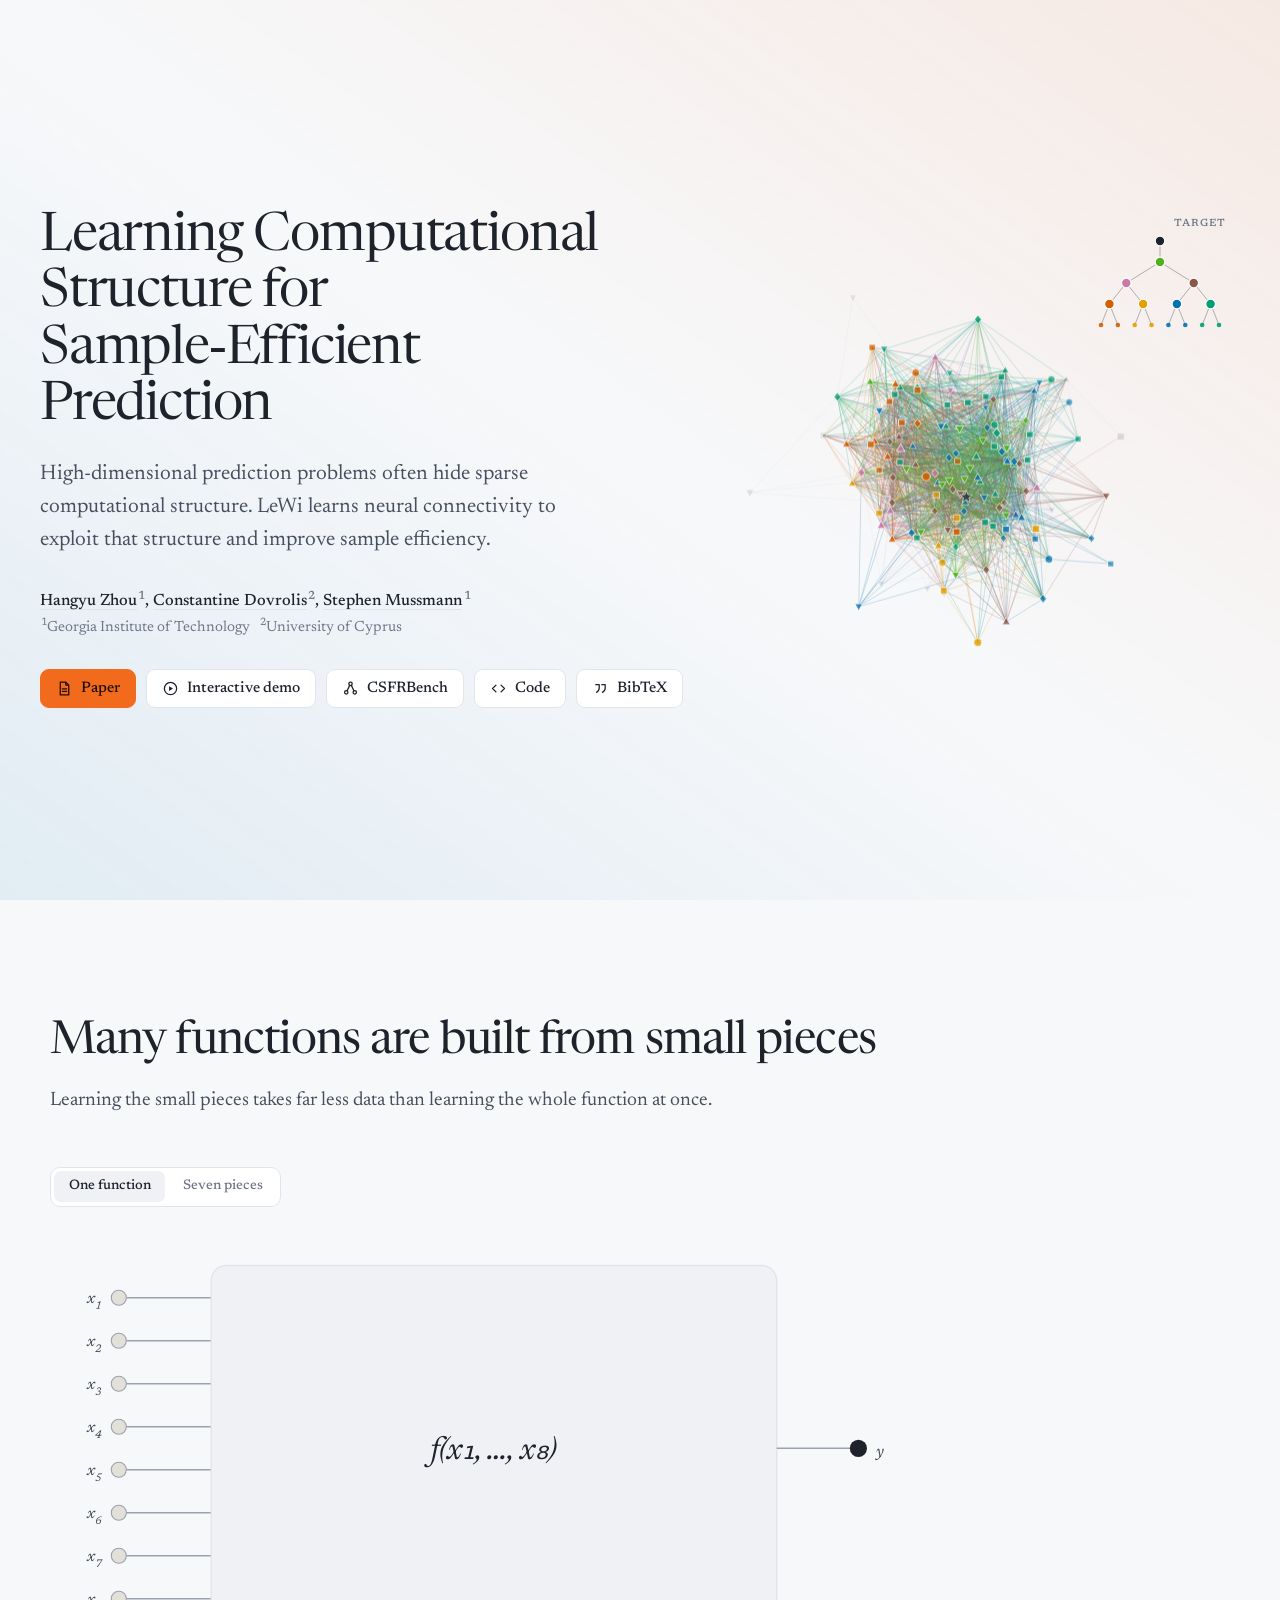
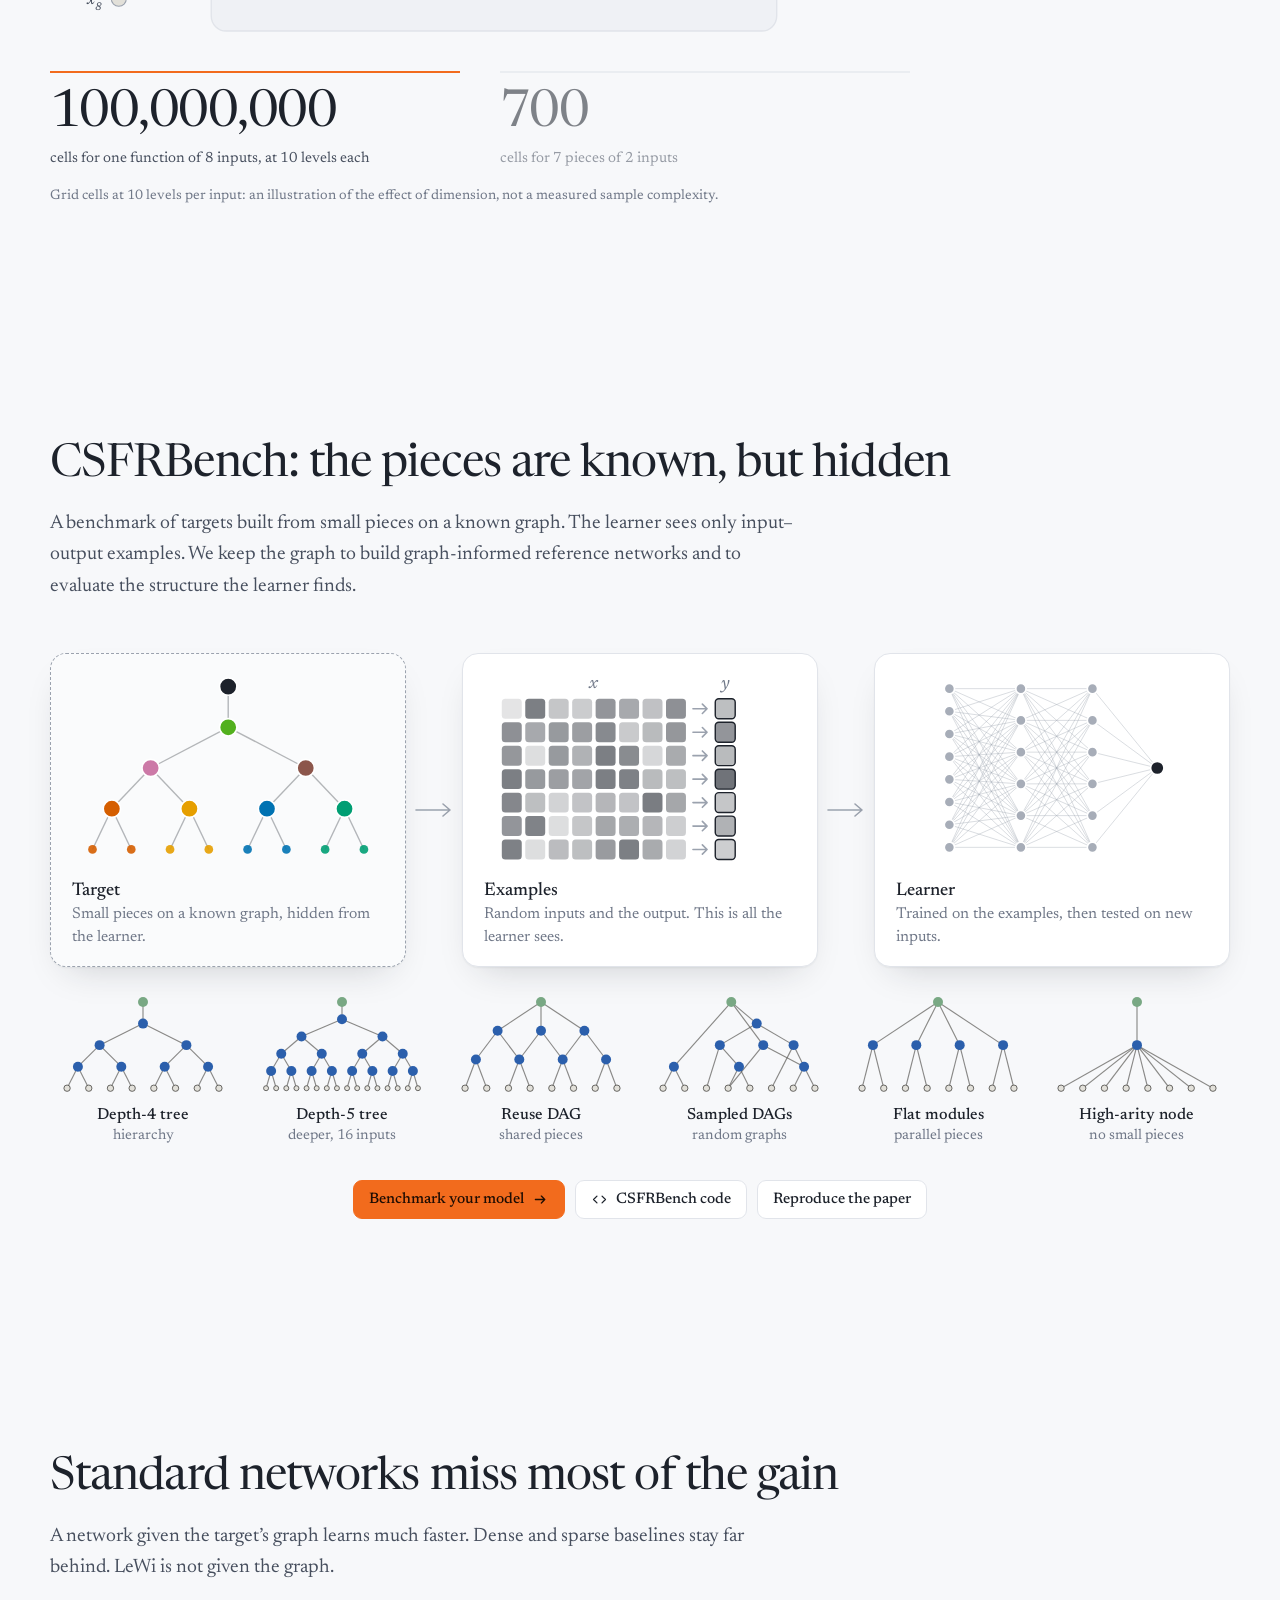
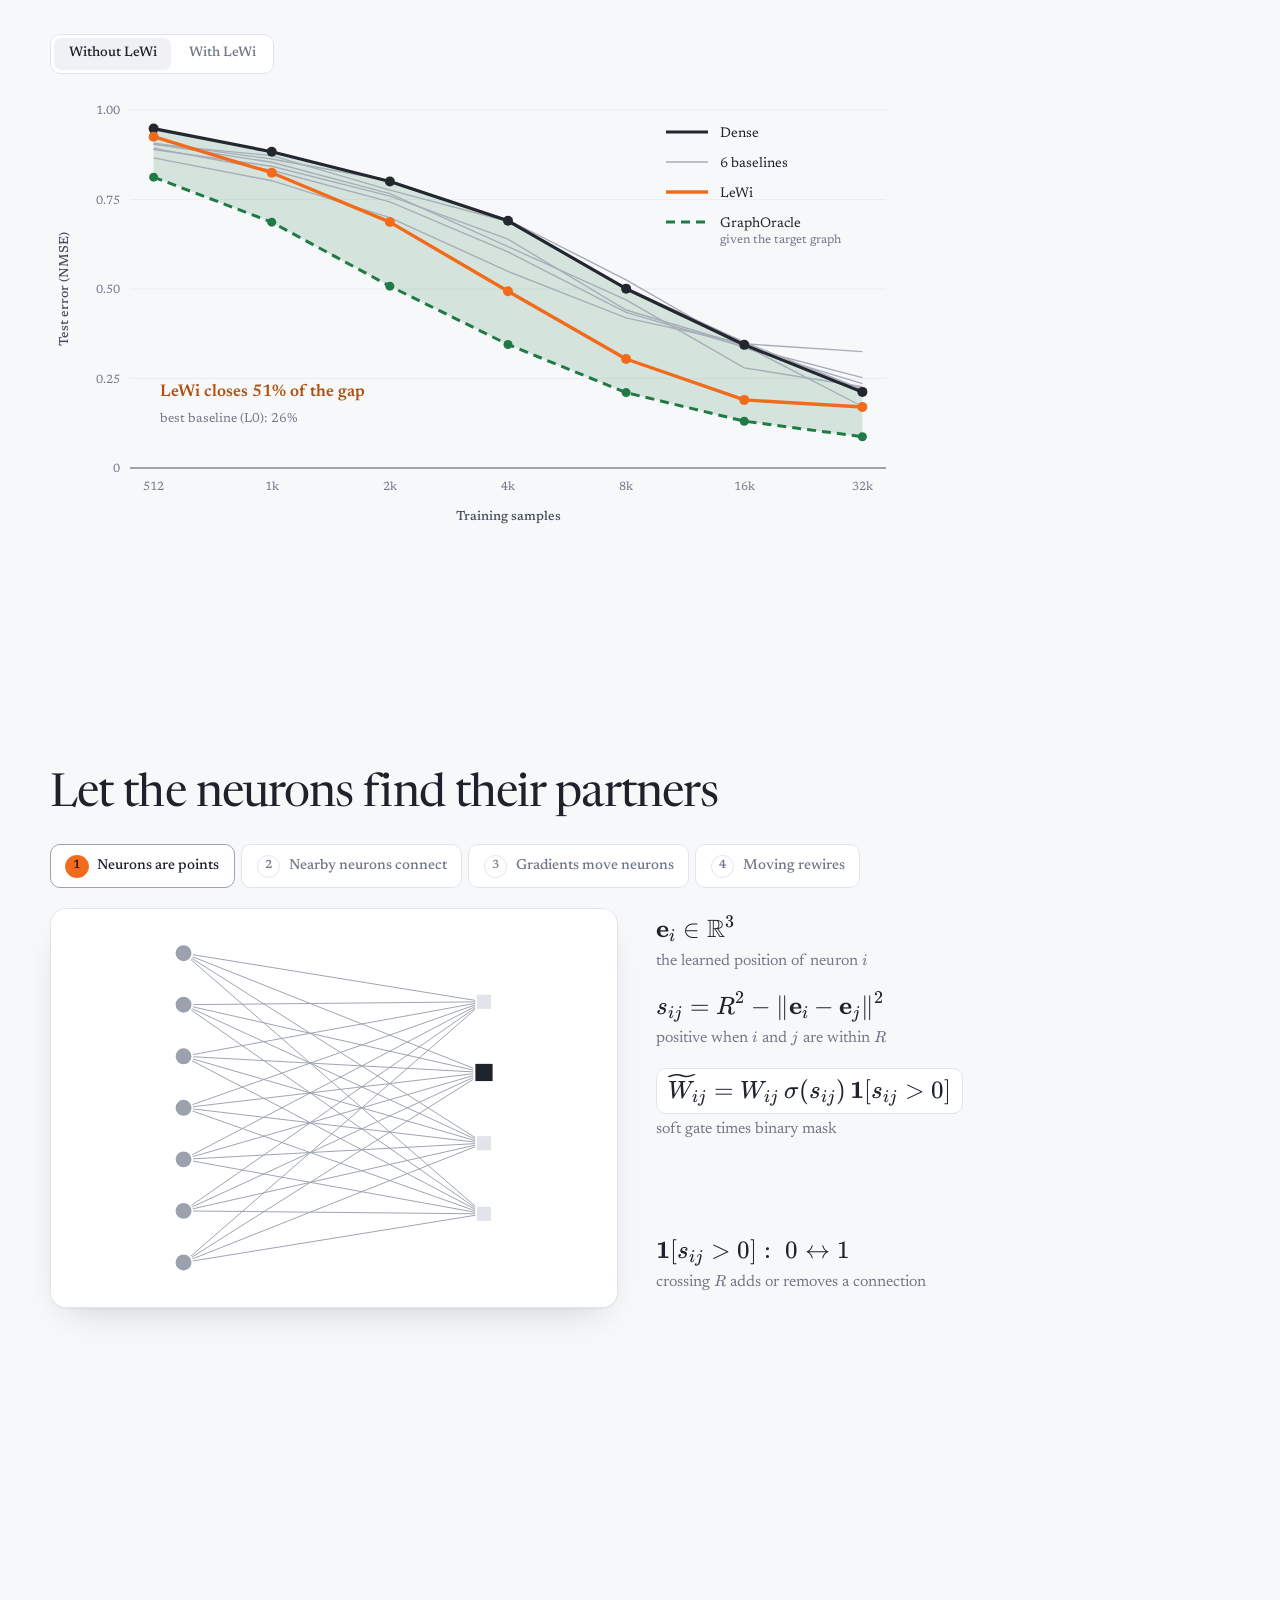
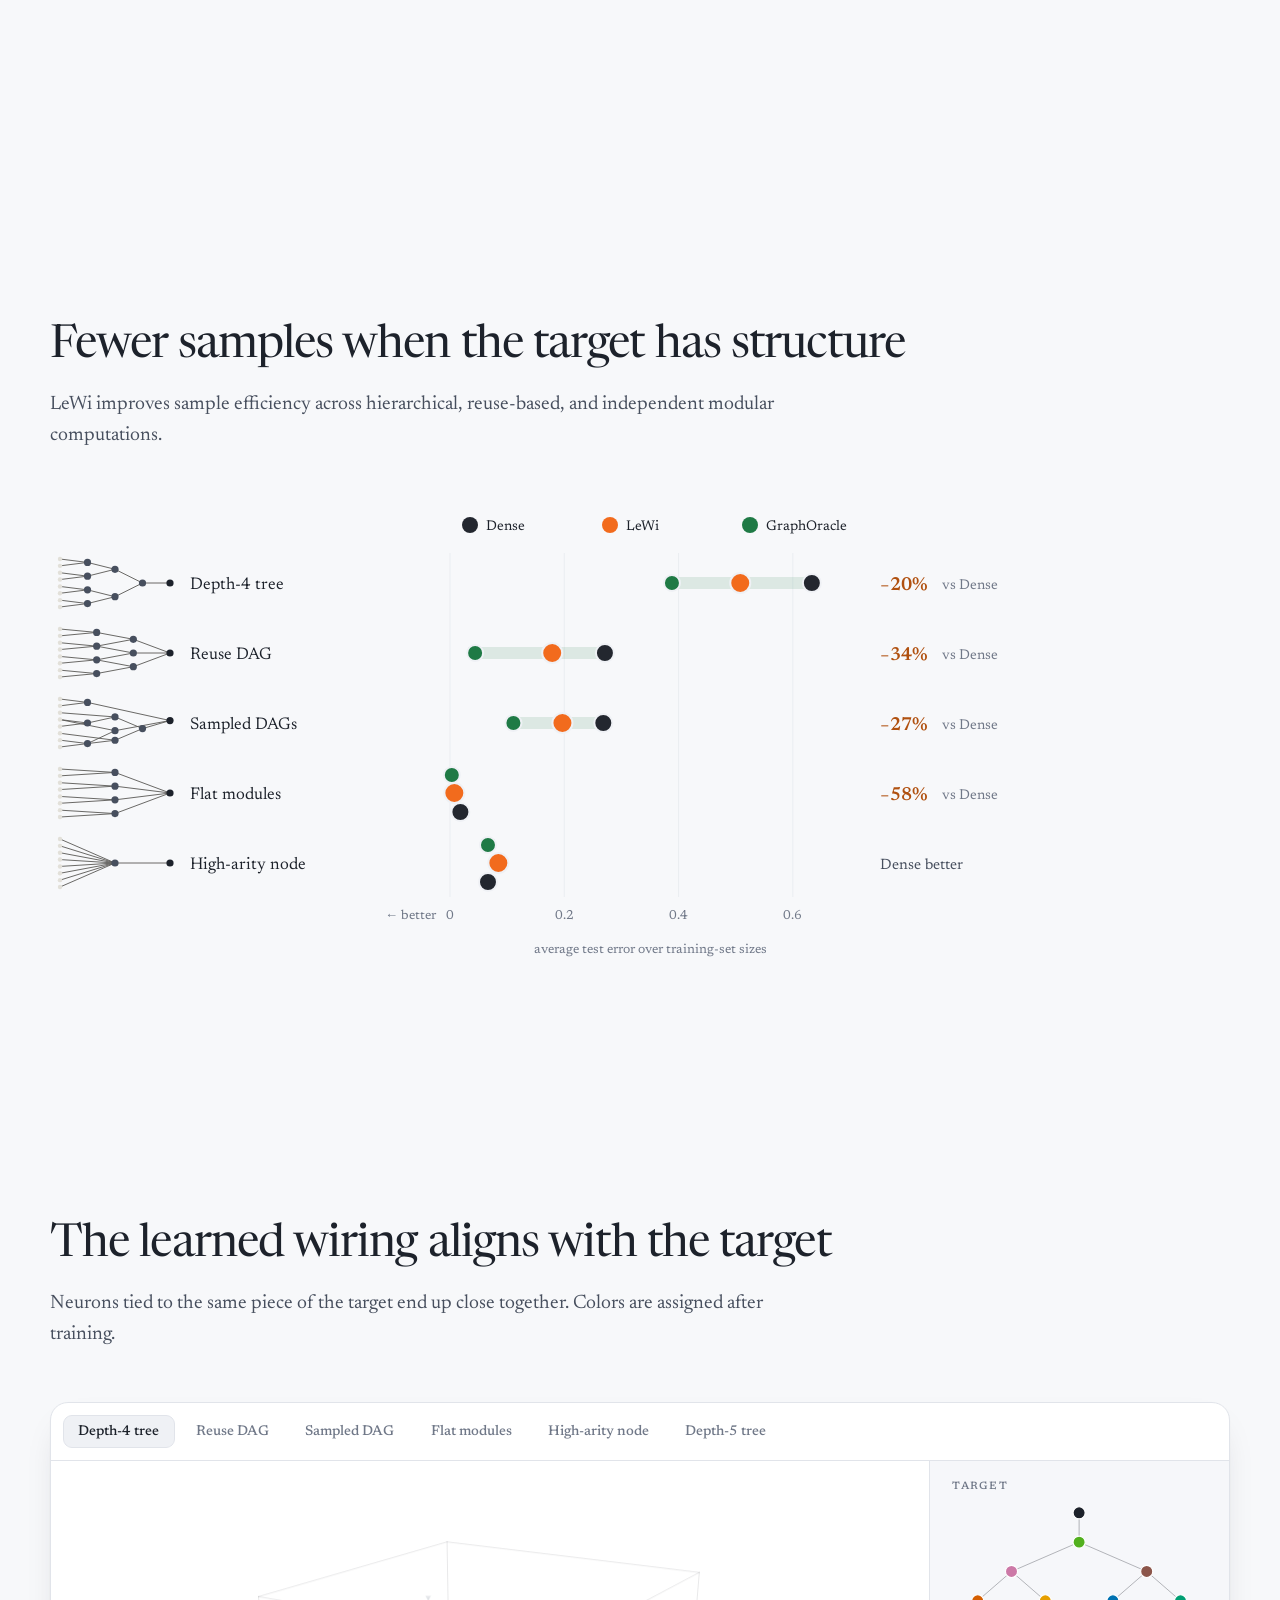
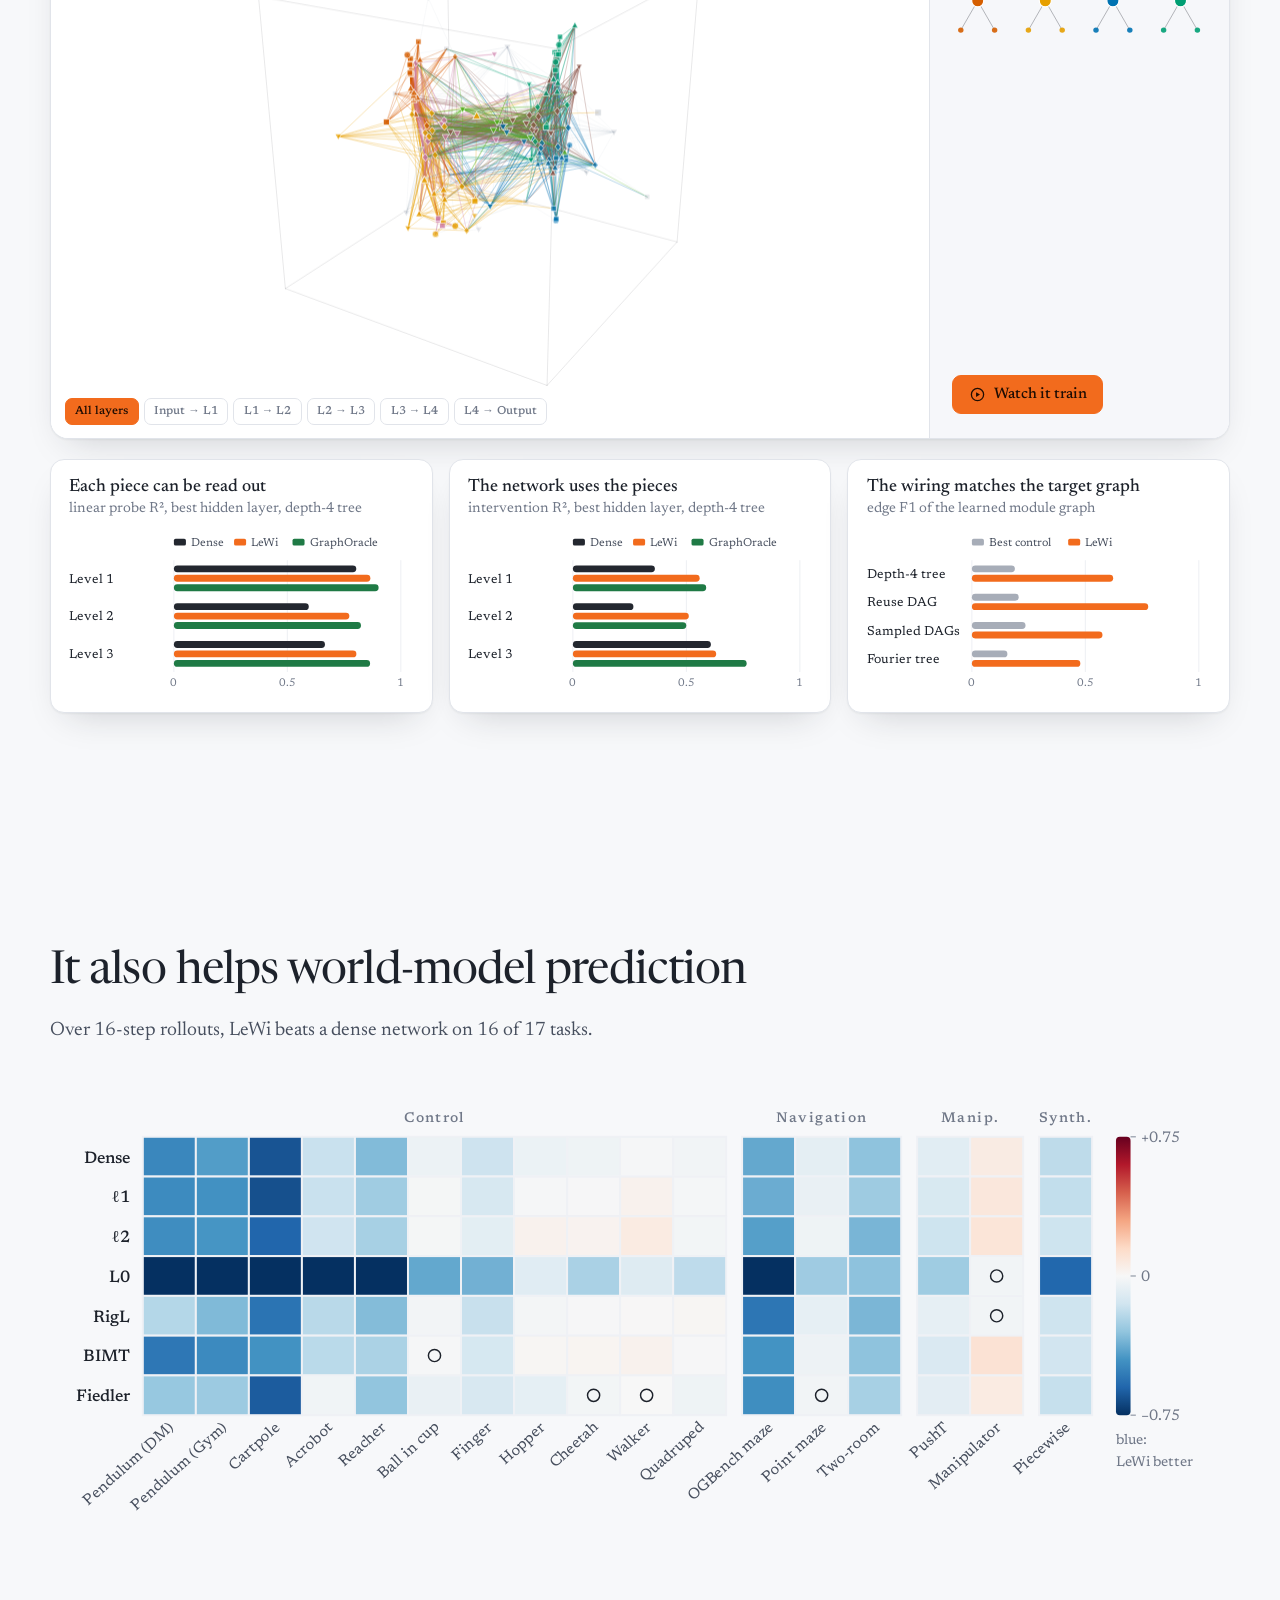
==== commit de116a3d: "LeWi page: the paper on arXiv (2610.28555): Paper links and BibTeX point to the arXiv version; new s" ====
--- a/index.html
+++ b/index.html
@@ -21,9 +21,9 @@
 <link rel="icon" href="assets/img/favicon.svg" type="image/svg+xml">
 <link rel="apple-touch-icon" href="assets/img/apple-touch-icon.png">
 <link rel="preload" href="assets/fonts/newsreader-normal-latin.woff2" as="font" type="font/woff2" crossorigin>
-<link rel="stylesheet" href="assets/css/fonts.css?v=202610201739">
-<link rel="stylesheet" href="assets/katex/katex.min.css?v=202610201739">
-<link rel="stylesheet" href="assets/css/site.css?v=202610201739">
+<link rel="stylesheet" href="assets/css/fonts.css?v=202610211133">
+<link rel="stylesheet" href="assets/katex/katex.min.css?v=202610211133">
+<link rel="stylesheet" href="assets/css/site.css?v=202610211133">
 <noscript><style>#hero-net, .hv-target, .pieces .seg, #pieces-svg, .bench-graphs > :not(noscript), #gap .seg, #gap-svg, #pattern-svg, .align-row, #wm { display: none; } .bench-graphs { display: block; }</style></noscript>
 </head>
 <body>
@@ -34,13 +34,13 @@
   <div class="hero-grid">
     <div class="hero-copy">
       <h1 class="title">Learning Computational Structure for Sample&#8209;Efficient Prediction</h1>
-      <p class="tldr">Neurons get learned positions and connect only when close, so the network learns its own wiring.</p>
+      <p class="tldr">High-dimensional prediction problems often hide sparse computational structure. LeWi learns neural connectivity to exploit that structure and improve sample efficiency.</p>
       <div class="byline">
         <p class="authors"><a href="https://zhou-hangyu.github.io/">Hangyu Zhou</a><sup>1</sup>, <a href="https://sites.cc.gatech.edu/fac/constantinos.dovrolis/">Constantine Dovrolis</a><sup>2</sup>, <a href="https://steve.mussmann.us/">Stephen Mussmann</a><sup>1</sup></p>
         <p class="affils"><sup>1</sup>Georgia Institute of Technology &nbsp; <sup>2</sup>University of Cyprus</p>
       </div>
       <div class="actions">
-        <a class="btn btn-primary" href="paper/lewi.pdf"><svg viewBox="0 0 20 20" aria-hidden="true"><path d="M5 2.5h6.5L15 6v11.5H5z" fill="none" stroke="currentColor" stroke-width="1.5" stroke-linejoin="round"/><path d="M11.5 2.5V6H15" fill="none" stroke="currentColor" stroke-width="1.5" stroke-linejoin="round"/><path d="M7.5 10.5h5M7.5 13.5h5" stroke="currentColor" stroke-width="1.5" stroke-linecap="round"/></svg>Paper</a>
+        <a class="btn btn-primary" href="https://arxiv.org/abs/2610.28555"><svg viewBox="0 0 20 20" aria-hidden="true"><path d="M5 2.5h6.5L15 6v11.5H5z" fill="none" stroke="currentColor" stroke-width="1.5" stroke-linejoin="round"/><path d="M11.5 2.5V6H15" fill="none" stroke="currentColor" stroke-width="1.5" stroke-linejoin="round"/><path d="M7.5 10.5h5M7.5 13.5h5" stroke="currentColor" stroke-width="1.5" stroke-linecap="round"/></svg>Paper</a>
         <a class="btn" href="demo/index.html"><svg viewBox="0 0 20 20" aria-hidden="true"><circle cx="10" cy="10" r="7.2" fill="none" stroke="currentColor" stroke-width="1.5"/><path d="M8.3 7.2v5.6l4.6-2.8z" fill="currentColor"/></svg>Interactive demo</a>
         <a class="btn" href="csfrbench/"><svg viewBox="0 0 20 20" aria-hidden="true"><circle cx="10" cy="4.5" r="2" fill="none" stroke="currentColor" stroke-width="1.5"/><circle cx="5" cy="14.5" r="2" fill="none" stroke="currentColor" stroke-width="1.5"/><circle cx="15" cy="14.5" r="2" fill="none" stroke="currentColor" stroke-width="1.5"/><path d="M9 6.3 6 12.7M11 6.3l3 6.4" fill="none" stroke="currentColor" stroke-width="1.5" stroke-linecap="round"/></svg>CSFRBench</a>
         <a class="btn" href="https://github.com/Zhou-Hangyu/lewi-code"><svg viewBox="0 0 20 20" aria-hidden="true"><path d="M7 6 3 10l4 4M13 6l4 4-4 4" fill="none" stroke="currentColor" stroke-width="1.5" stroke-linecap="round" stroke-linejoin="round"/></svg>Code</a>
@@ -57,7 +57,7 @@
 </header>
 
 <main>
-<noscript><p class="nojs-note">The figures of this page are drawn by JavaScript. Static versions of the main figures appear below; the <a href="paper/lewi.pdf">paper</a> has all of them.</p></noscript>
+<noscript><p class="nojs-note">The figures of this page are drawn by JavaScript. Static versions of the main figures appear below; the <a href="https://arxiv.org/abs/2610.28555">paper</a> has all of them.</p></noscript>
 
 <section class="band" id="motivation" aria-labelledby="motivation-h">
   <div class="wrap">
@@ -210,22 +210,25 @@
     <button class="bib-x" id="bib-close" type="button" aria-label="Close"><svg viewBox="0 0 20 20" aria-hidden="true"><path d="M5.5 5.5l9 9M14.5 5.5l-9 9" stroke="currentColor" stroke-width="1.6" stroke-linecap="round"/></svg></button>
   </div>
   <pre id="bibtex">@misc{zhou2026lewi,
-  title  = {Learning Computational Structure for Sample-Efficient Prediction},
+  title = {Learning Computational Structure for Sample-Efficient Prediction},
   author = {Zhou, Hangyu and Dovrolis, Constantine and Mussmann, Stephen},
-  year   = {2026},
-  url    = {https://zhou-hangyu.github.io/lewi/}
+  year = {2026},
+  eprint = {2610.28555},
+  archivePrefix = {arXiv},
+  primaryClass = {cs.LG},
+  url = {https://arxiv.org/abs/2610.28555}
 }</pre>
 </dialog>
 
 <div class="tip" id="tip" role="tooltip"></div>
 
-<script src="assets/data/hero.js?v=202610201739"></script>
-<script src="assets/data/pieces.js?v=202610201739" defer></script>
-<script src="assets/data/curves.js?v=202610201739" defer></script>
-<script src="assets/data/graphs.js?v=202610201739" defer></script>
-<script src="assets/data/gallery.js?v=202610201739" defer></script>
-<script src="assets/data/alignment.js?v=202610201739" defer></script>
-<script src="assets/data/worldmodel.js?v=202610201739" defer></script>
-<script src="assets/js/site.js?v=202610201739" defer></script>
+<script src="assets/data/hero.js?v=202610211133"></script>
+<script src="assets/data/pieces.js?v=202610211133" defer></script>
+<script src="assets/data/curves.js?v=202610211133" defer></script>
+<script src="assets/data/graphs.js?v=202610211133" defer></script>
+<script src="assets/data/gallery.js?v=202610211133" defer></script>
+<script src="assets/data/alignment.js?v=202610211133" defer></script>
+<script src="assets/data/worldmodel.js?v=202610211133" defer></script>
+<script src="assets/js/site.js?v=202610211133" defer></script>
 </body>
 </html>
--- a/assets/css/site.css
+++ b/assets/css/site.css
@@ -143,7 +143,7 @@
   min-height: min(100svh, 920px);
 }
 .title { font: 380 clamp(2.3rem, 1.25rem + 2.6vw, 3.6rem)/1.06 var(--serif); font-variation-settings: "opsz" 72; letter-spacing: -0.022em; margin: 0 0 1.4rem; text-wrap: balance; color: var(--ink); }
-.tldr { font: 400 clamp(1.14rem, 1rem + 0.4vw, 1.32rem)/1.55 var(--serif); color: var(--ink-2); max-width: 33rem; margin: 0 0 2rem; }
+.tldr { font: 400 clamp(1.14rem, 1rem + 0.4vw, 1.32rem)/1.55 var(--serif); color: var(--ink-2); max-width: 33rem; margin: 0 0 2rem; text-wrap: pretty; }
 .byline { margin: 0 0 1.9rem; font-family: var(--sans); }
 .authors { font: 500 1.02rem/1.6 var(--sans); margin: 0 0 0.15rem; color: var(--ink); }
 .authors a { color: var(--ink); text-decoration: none; border-bottom: 1px solid var(--hair); }
